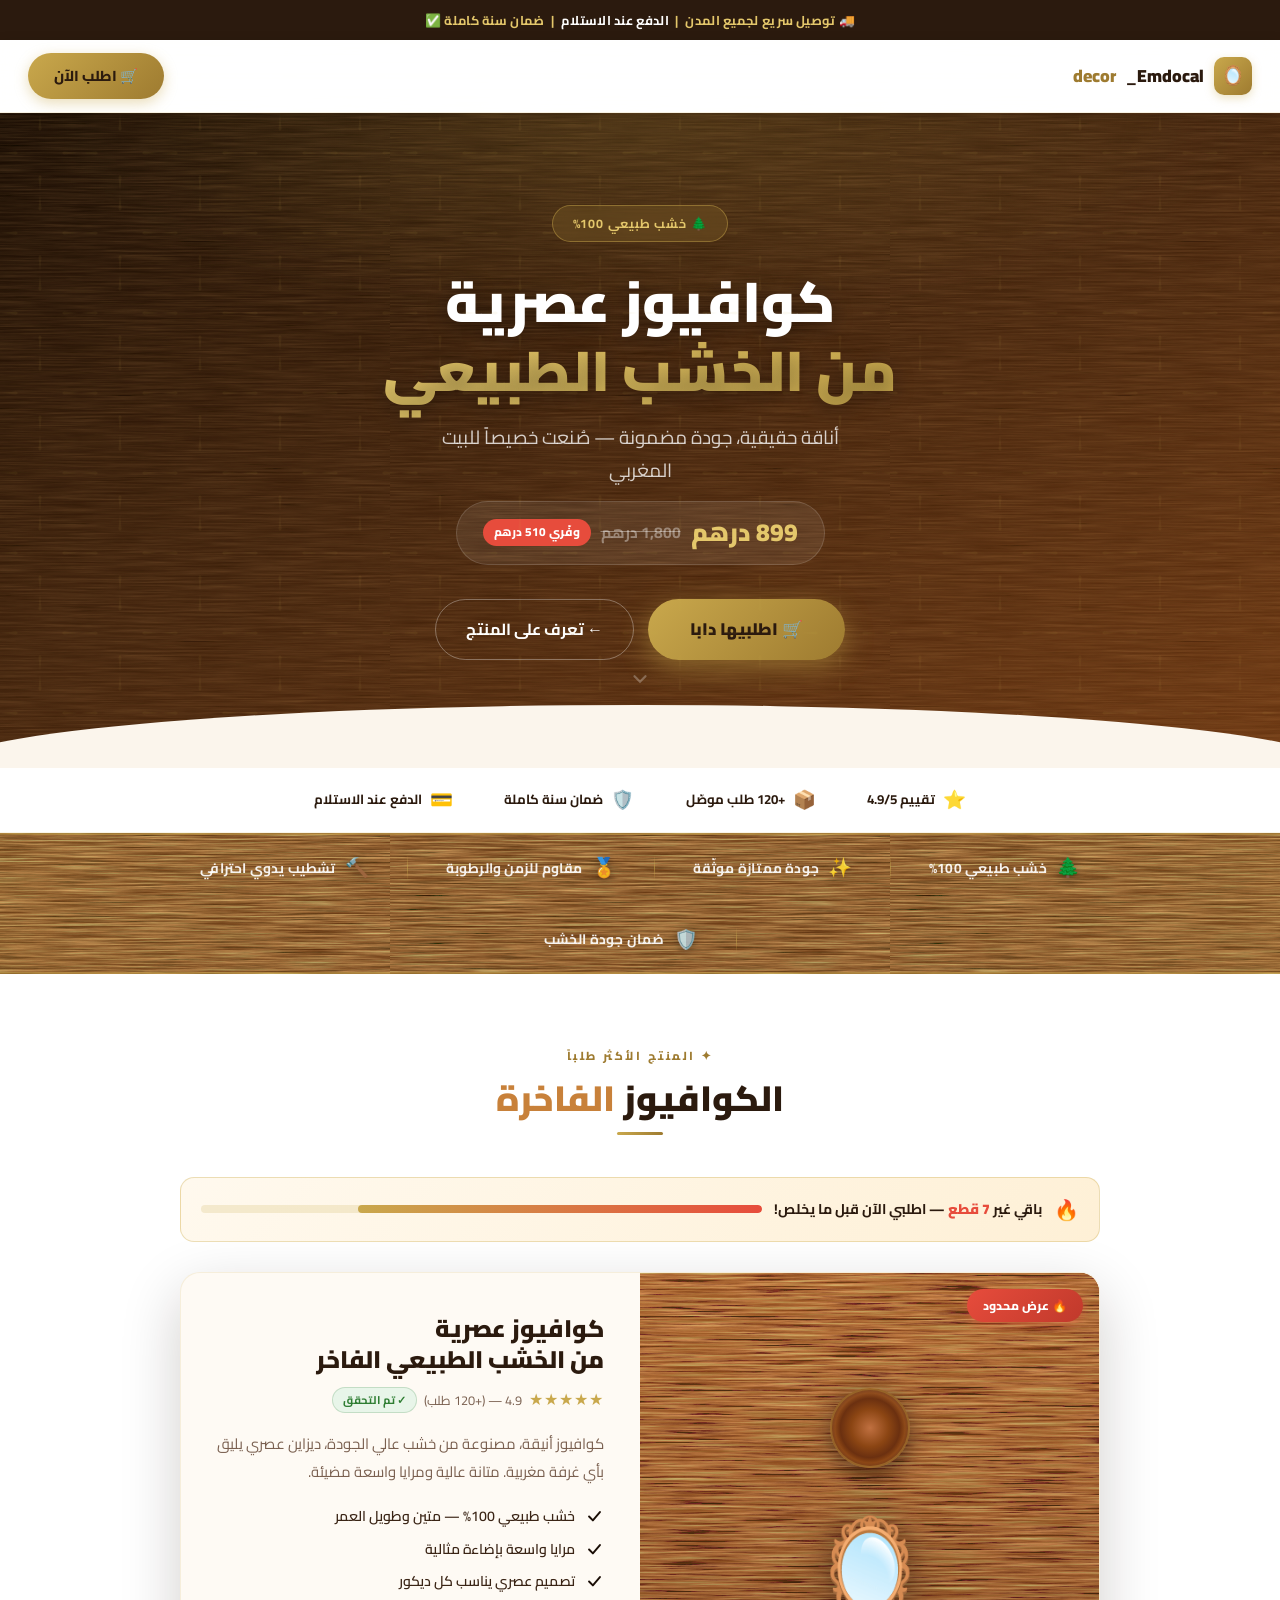
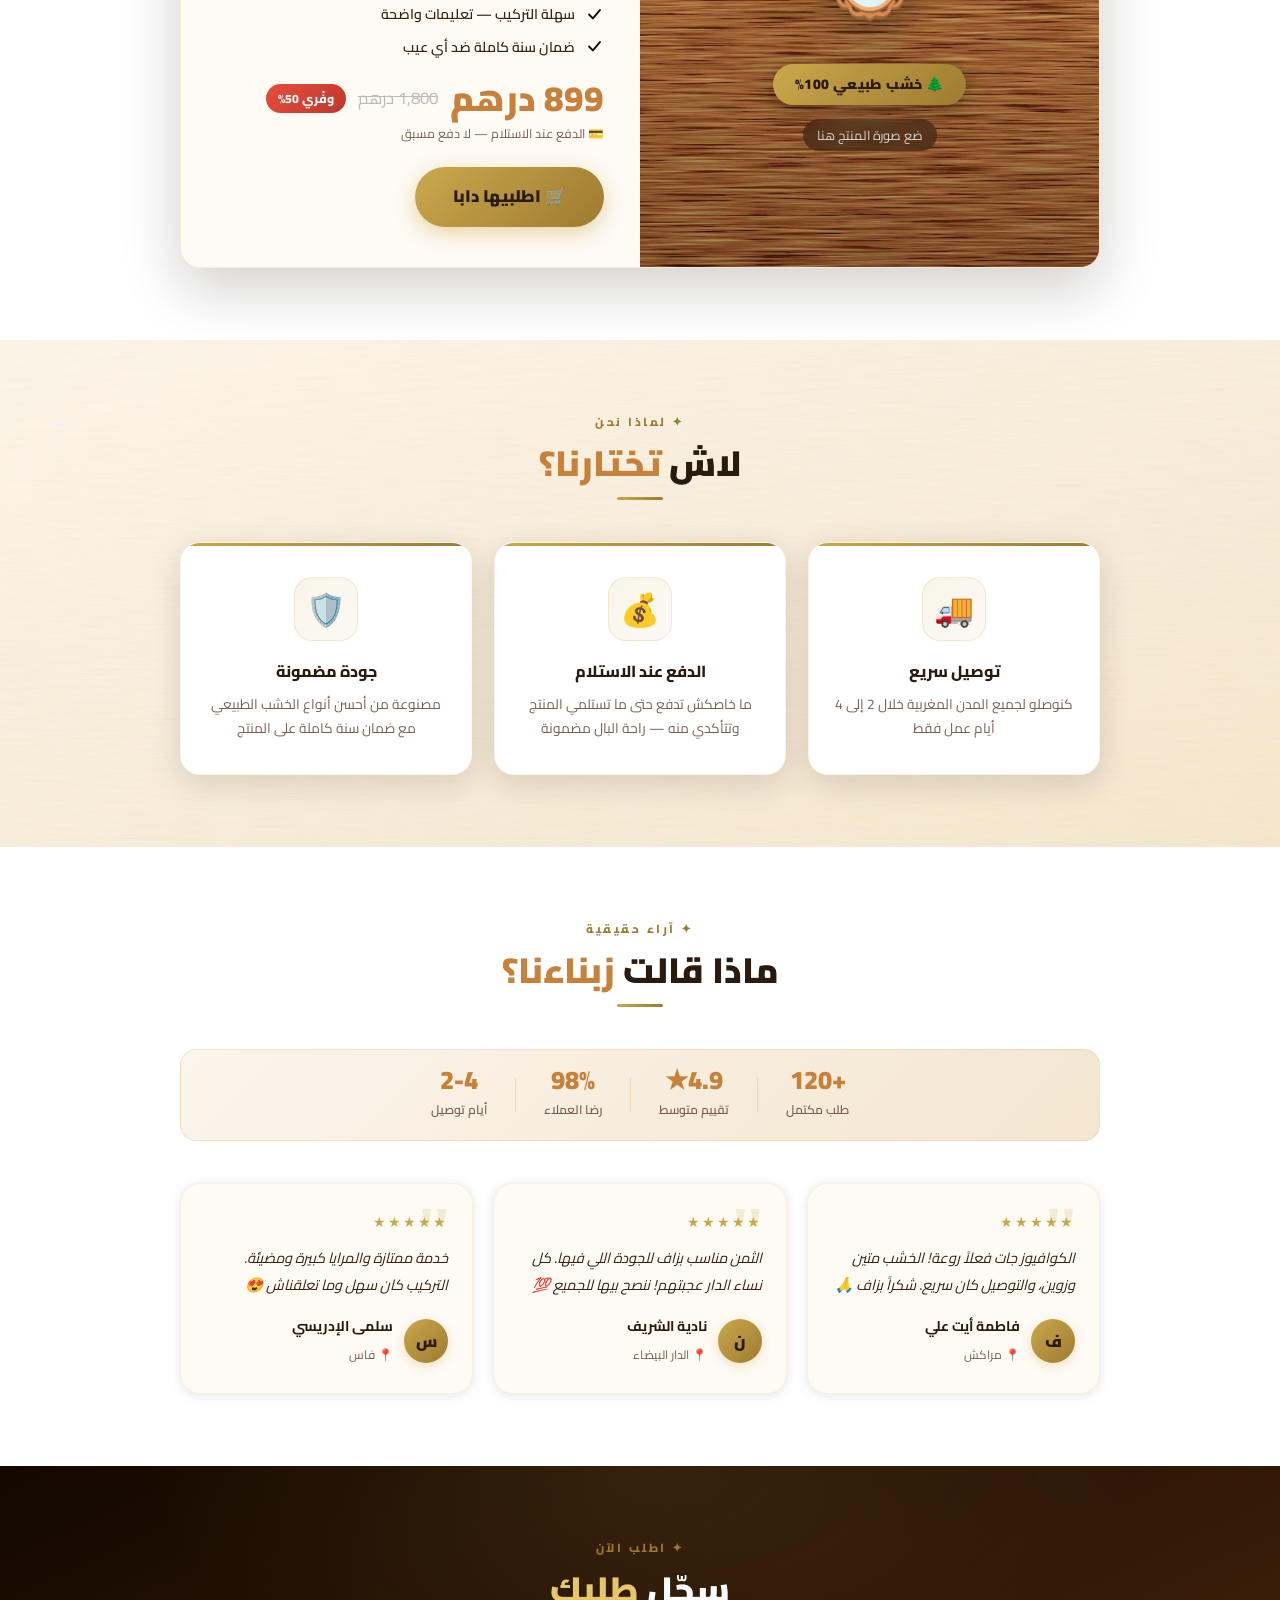
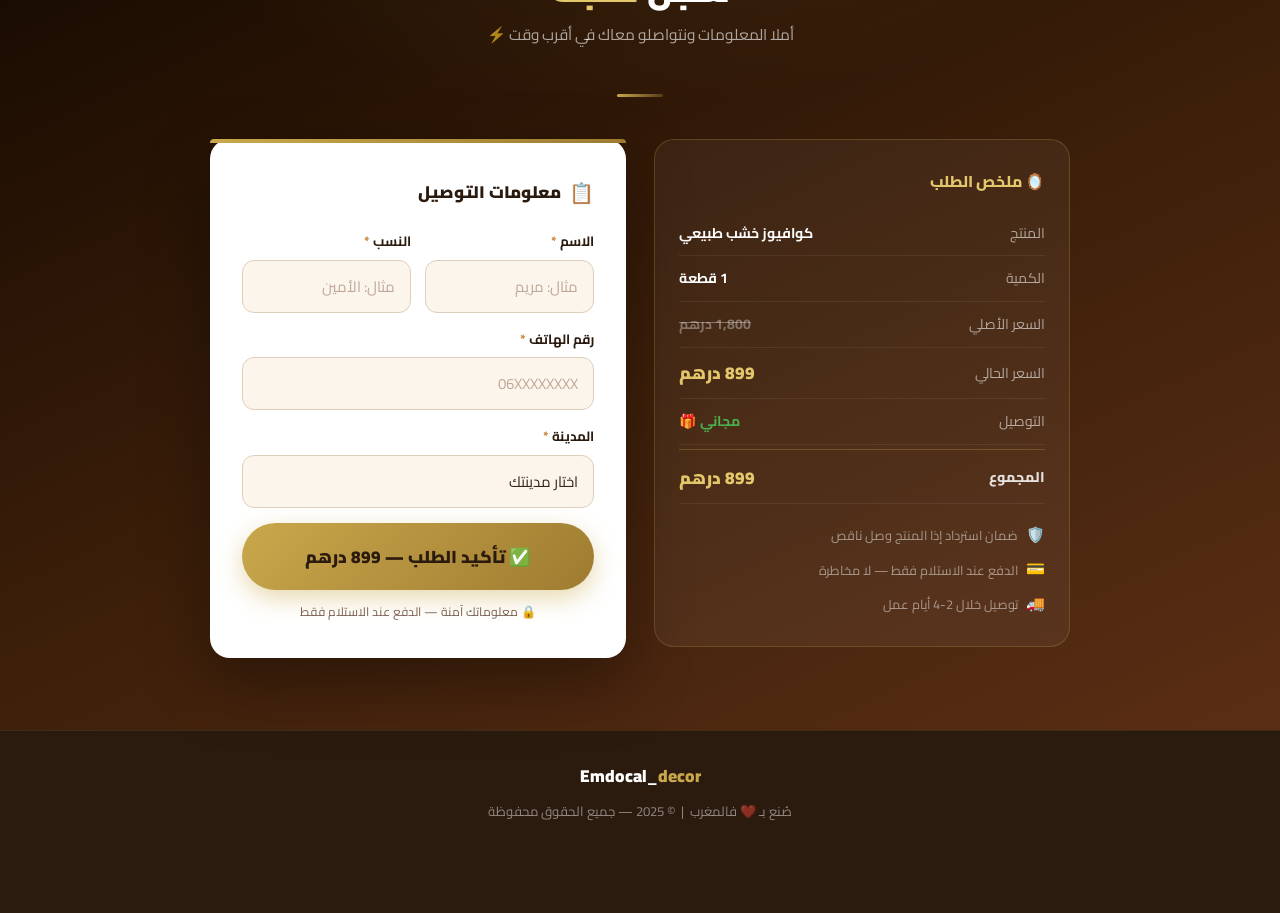
==== index.html @ 19c9141f "Replace coiffeuse.html with index.html Co-authored-by: Copilot <223556219+Copilot@users.noreply.gith" ====
<!DOCTYPE html>
<html lang="ar" dir="rtl">

<head>
  <meta charset="UTF-8" />
  <meta name="viewport" content="width=device-width, initial-scale=1.0" />
  <title>كوافيوز فاخرة — Emdocal_decor</title>
  <link href="https://fonts.googleapis.com/css2?family=Cairo:wght@400;500;600;700;900&display=swap" rel="stylesheet" />
  <style>
    /* ===== RESET & BASE ===== */
    *,
    *::before,
    *::after {
      box-sizing: border-box;
      margin: 0;
      padding: 0;
    }

    :root {
      --gold: #C9A84C;
      --gold-l: #E4C76B;
      --gold-d: #9E7B30;
      --brown-l: #C8813A;
      --dark: #18090300;
      --dark2: #2B1A0E;
      --text: #3A2415;
      --muted: #7A6050;
      --white: #ffffff;
      --cream: #FBF5EC;
      --card-bg: #FEFAF4;
      --sh-sm: 0 2px 12px rgba(26, 14, 6, .10);
      --sh-md: 0 8px 32px rgba(26, 14, 6, .14);
      --sh-lg: 0 20px 60px rgba(26, 14, 6, .20);
      --radius: 20px;
      --tr: .25s cubic-bezier(.4, 0, .2, 1);
    }

    html {
      scroll-behavior: smooth;
    }

    body {
      font-family: 'Cairo', sans-serif;
      background:
        url("data:image/svg+xml,%3Csvg xmlns='http://www.w3.org/2000/svg' width='400' height='300'%3E%3Cfilter id='lwg'%3E%3CfeTurbulence type='fractalNoise' baseFrequency='0.022 0.38' numOctaves='5' seed='3' result='n'/%3E%3CfeColorMatrix type='matrix' values='1.2 0 0 0 0.5 0.8 0 0 0 0.3 0.3 0 0 0 0.1 0 0 0 0.07 0' in='n'/%3E%3C/filter%3E%3Crect width='400' height='300' filter='url(%23lwg)'/%3E%3C/svg%3E") repeat,
        var(--cream);
      color: var(--text);
      direction: rtl;
      overflow-x: hidden;
      line-height: 1.75;
    }

    /* ===== TOPBAR ===== */
    .topbar {
      background: var(--dark2);
      color: var(--gold-l);
      text-align: center;
      font-size: .8rem;
      font-weight: 700;
      padding: 9px 16px;
      letter-spacing: .3px;
    }

    .topbar b {
      color: #fff;
    }


    /* ===== NAV ===== */
    nav {
      background: rgba(255, 255, 255, .96);
      backdrop-filter: blur(14px);
      -webkit-backdrop-filter: blur(14px);
      padding: 13px 28px;
      display: flex;
      align-items: center;
      justify-content: space-between;
      box-shadow: var(--sh-sm);
      position: sticky;
      top: 0;
      z-index: 200;
      border-bottom: 1px solid rgba(201, 168, 76, .15);
    }

    .nav-logo {
      font-size: 1.1rem;
      font-weight: 900;
      color: var(--dark2);
      display: flex;
      align-items: center;
      gap: 10px;
    }

    .logo-box {
      width: 38px;
      height: 38px;
      background: linear-gradient(135deg, var(--gold), var(--gold-d));
      border-radius: 10px;
      display: flex;
      align-items: center;
      justify-content: center;
      font-size: 1.2rem;
      box-shadow: 0 3px 10px rgba(201, 168, 76, .35);
    }

    .logo-em {
      color: var(--gold-d);
    }

    .nav-cta {
      background: linear-gradient(135deg, var(--gold), var(--gold-d));
      color: var(--dark2);
      border: none;
      padding: 10px 26px;
      border-radius: 50px;
      font-family: 'Cairo', sans-serif;
      font-size: .9rem;
      font-weight: 800;
      cursor: pointer;
      text-decoration: none;
      box-shadow: 0 4px 14px rgba(201, 168, 76, .4);
      transition: transform var(--tr), box-shadow var(--tr);
    }

    .nav-cta:hover {
      transform: translateY(-2px);
      box-shadow: 0 8px 22px rgba(201, 168, 76, .55);
    }

    /* ===== HERO ===== */
    .hero {
      background:
        radial-gradient(ellipse 80% 55% at 50% 0%, rgba(201, 168, 76, .18) 0%, transparent 60%),
        url("data:image/svg+xml,%3Csvg xmlns='http://www.w3.org/2000/svg' width='500' height='400'%3E%3Cfilter id='hwg'%3E%3CfeTurbulence type='fractalNoise' baseFrequency='0.014 0.52' numOctaves='6' seed='15' result='n'/%3E%3CfeColorMatrix type='matrix' values='1.5 0 0 0 -0.2 0.8 0 0 0 -0.1 0.3 0 0 0 -0.05 0 0 0 0.2 0' in='n'/%3E%3C/filter%3E%3Crect width='500' height='400' filter='url(%23hwg)'/%3E%3C/svg%3E") center/500px repeat,
        linear-gradient(155deg, #130800 0%, #3D1F0A 45%, #6B3510 100%);
      color: var(--white);
      text-align: center;
      padding: 92px 24px 108px;
      position: relative;
      overflow: hidden;
    }

    .hero::before {
      content: '';
      position: absolute;
      inset: 0;
      background: url("data:image/svg+xml,%3Csvg width='80' height='80' viewBox='0 0 80 80' xmlns='http://www.w3.org/2000/svg'%3E%3Cpath d='M40 2l1.5 14L40 18l-1.5-2L40 2zM40 78l1.5-14L40 62l-1.5 2L40 78zM2 40l14 1.5L18 40l-2-1.5L2 40zM78 40l-14 1.5L62 40l2-1.5L78 40z' fill='%23C9A84C' fill-opacity='.07'/%3E%3C/svg%3E");
      pointer-events: none;
    }

    .hero::after {
      content: '';
      position: absolute;
      bottom: -1px;
      left: 0;
      right: 0;
      height: 64px;
      background: var(--cream);
      clip-path: ellipse(55% 100% at 50% 100%);
    }

    .hero-badge {
      display: inline-flex;
      align-items: center;
      gap: 6px;
      background: rgba(201, 168, 76, .14);
      backdrop-filter: blur(10px);
      border: 1px solid rgba(201, 168, 76, .45);
      padding: 7px 20px;
      border-radius: 50px;
      font-size: .78rem;
      font-weight: 700;
      margin-bottom: 26px;
      color: var(--gold-l);
      letter-spacing: .8px;
      text-transform: uppercase;
    }

    .hero h1 {
      font-size: clamp(2rem, 6vw, 3.5rem);
      font-weight: 900;
      line-height: 1.22;
      margin-bottom: 16px;
      text-shadow: 0 4px 20px rgba(0, 0, 0, .35);
    }

    .hero h1 .gw {
      background: linear-gradient(135deg, var(--gold-l), var(--gold));
      -webkit-background-clip: text;
      -webkit-text-fill-color: transparent;
      background-clip: text;
    }

    .hero-sub {
      font-size: clamp(.95rem, 2.5vw, 1.18rem);
      color: rgba(255, 255, 255, .78);
      margin-bottom: 14px;
      max-width: 460px;
      margin-left: auto;
      margin-right: auto;
    }

    .hero-price {
      display: inline-flex;
      align-items: center;
      gap: 10px;
      background: rgba(255, 255, 255, .08);
      border: 1px solid rgba(255, 255, 255, .14);
      border-radius: 50px;
      padding: 9px 26px;
      margin-bottom: 34px;
      font-weight: 700;
    }

    .hp-cur {
      font-size: 1.55rem;
      color: var(--gold-l);
      font-weight: 900;
    }

    .hp-old {
      font-size: .98rem;
      color: rgba(255, 255, 255, .38);
      text-decoration: line-through;
    }

    .hp-save {
      background: #e74c3c;
      color: #fff;
      font-size: .74rem;
      font-weight: 800;
      padding: 3px 11px;
      border-radius: 50px;
    }

    .hero-btns {
      display: flex;
      gap: 14px;
      justify-content: center;
      flex-wrap: wrap;
    }

    .btn-hero-main {
      display: inline-flex;
      align-items: center;
      gap: 8px;
      background: linear-gradient(135deg, var(--gold), var(--gold-d));
      color: var(--dark2);
      font-family: 'Cairo', sans-serif;
      font-size: 1.05rem;
      font-weight: 900;
      padding: 16px 42px;
      border-radius: 50px;
      text-decoration: none;
      box-shadow: 0 8px 28px rgba(201, 168, 76, .48);
      transition: transform var(--tr), box-shadow var(--tr);
    }

    .btn-hero-main:hover {
      transform: translateY(-3px);
      box-shadow: 0 14px 38px rgba(201, 168, 76, .58);
    }

    .btn-hero-ghost {
      display: inline-flex;
      align-items: center;
      gap: 8px;
      background: transparent;
      color: #fff;
      font-family: 'Cairo', sans-serif;
      font-size: 1rem;
      font-weight: 700;
      padding: 15px 30px;
      border-radius: 50px;
      text-decoration: none;
      border: 1.5px solid rgba(255, 255, 255, .32);
      transition: background var(--tr);
    }

    .btn-hero-ghost:hover {
      background: rgba(255, 255, 255, .1);
    }

    .hero-scroll {
      position: absolute;
      bottom: 70px;
      left: 50%;
      transform: translateX(-50%);
      animation: bD 2s infinite;
      opacity: .5;
    }

    @keyframes bD {

      0%,
      100% {
        transform: translateX(-50%) translateY(0);
      }

      50% {
        transform: translateX(-50%) translateY(9px);
      }
    }

    /* ===== TRUST STRIP ===== */
    .trust-strip {
      background: #fff;
      border-bottom: 1px solid rgba(201, 168, 76, .12);
      padding: 16px 24px;
    }

    .trust-inner {
      max-width: 860px;
      margin: 0 auto;
      display: flex;
      justify-content: center;
      gap: clamp(18px, 4vw, 56px);
      flex-wrap: wrap;
    }

    .ti {
      display: flex;
      align-items: center;
      gap: 8px;
      font-size: .83rem;
      font-weight: 700;
      color: var(--dark2);
      white-space: nowrap;
    }

    .ti-ic {
      font-size: 1.15rem;
    }

    /* ===== SECTION WRAPPER ===== */
    section {
      padding: 72px 20px;
    }

    .container {
      max-width: 920px;
      margin: 0 auto;
    }

    .sec-label {
      text-align: center;
      font-size: .73rem;
      font-weight: 800;
      color: var(--gold-d);
      letter-spacing: 2.5px;
      text-transform: uppercase;
      margin-bottom: 9px;
    }

    .section-title {
      text-align: center;
      font-size: clamp(1.5rem, 4.5vw, 2.2rem);
      font-weight: 900;
      color: var(--dark2);
      margin-bottom: 9px;
      line-height: 1.28;
    }

    .section-title span {
      color: var(--brown-l);
    }

    .section-sub {
      text-align: center;
      color: var(--muted);
      font-size: .96rem;
      margin-bottom: 46px;
    }

    .divider {
      width: 46px;
      height: 3px;
      background: linear-gradient(90deg, var(--gold), var(--gold-d));
      border-radius: 99px;
      margin: 11px auto 42px;
    }

    /* ===== SCARCITY BAR ===== */
    .scarcity {
      background: linear-gradient(135deg, #fff9ee, #fef0d6);
      border: 1.5px solid rgba(201, 168, 76, .35);
      border-radius: 14px;
      padding: 14px 20px;
      display: flex;
      align-items: center;
      gap: 12px;
      margin-bottom: 30px;
      font-size: .88rem;
      font-weight: 700;
      color: var(--dark2);
    }

    .scarcity .fire {
      font-size: 1.25rem;
    }

    .sc-cnt {
      color: #e74c3c;
      font-weight: 900;
    }

    .sc-bar {
      flex: 1;
      height: 8px;
      background: rgba(201, 168, 76, .2);
      border-radius: 99px;
      overflow: hidden;
    }

    .sc-fill {
      height: 100%;
      width: 0;
      background: linear-gradient(90deg, var(--gold), #e74c3c);
      border-radius: 99px;
      transition: width 1.4s ease-out;
    }

    /* ===== PRODUCT SECTION ===== */
    .product-section {
      background: var(--white);
    }

    .product-card {
      display: grid;
      grid-template-columns: 1fr 1fr;
      align-items: stretch;
      background: var(--card-bg);
      border-radius: var(--radius);
      box-shadow: var(--sh-lg);
      overflow: hidden;
      border: 1px solid rgba(201, 168, 76, .15);
    }

    @media (max-width: 660px) {
      .product-card {
        grid-template-columns: 1fr;
      }
    }

    .product-img-wrap {
      position: relative;
      background:
        url("data:image/svg+xml,%3Csvg xmlns='http://www.w3.org/2000/svg' width='500' height='500'%3E%3Cfilter id='rwg'%3E%3CfeTurbulence type='fractalNoise' baseFrequency='0.014 0.52' numOctaves='8' seed='8' result='n'/%3E%3CfeColorMatrix type='matrix' values='3.8 0 0 0 -1.0 2.0 0 0 0 -0.6 0.7 0 0 0 -0.18 0 0 0 1 0' in='n'/%3E%3C/filter%3E%3Crect width='500' height='500' fill='%23833B10'/%3E%3Crect width='500' height='500' filter='url(%23rwg)' opacity='0.82'/%3E%3Crect width='500' height='500' fill='url(%23wg2)'/%3E%3Cdefs%3E%3ClinearGradient id='wg2' x1='0' y1='0' x2='0' y2='1'%3E%3Cstop offset='0%25' stop-color='rgba(201%2C168%2C76%2C0.12)'/%3E%3Cstop offset='100%25' stop-color='rgba(0%2C0%2C0%2C0.25)'/%3E%3C/linearGradient%3E%3C/defs%3E%3C/svg%3E") center/cover,
        linear-gradient(145deg, #833B10, #A84C20, #C06030);
      min-height: 380px;
      display: flex;
      align-items: center;
      justify-content: center;
      overflow: hidden;
    }

    .product-img-wrap img {
      width: 100%;
      height: 100%;
      object-fit: cover;
      display: block;
    }

    .product-img-placeholder {
      display: flex;
      flex-direction: column;
      align-items: center;
      justify-content: center;
      gap: 14px;
      padding: 48px 28px;
      min-height: 380px;
      text-align: center;
    }

    .product-img-placeholder .icon {
      font-size: 6rem;
      filter: drop-shadow(0 6px 20px rgba(0, 0, 0, .5));
    }

    .product-img-placeholder p {
      font-size: .8rem;
      color: rgba(255, 255, 255, .8);
      background: rgba(0, 0, 0, .38);
      padding: 5px 14px;
      border-radius: 50px;
      backdrop-filter: blur(4px);
    }

    .wood-grain-badge {
      display: inline-flex;
      align-items: center;
      gap: 8px;
      background: linear-gradient(135deg, var(--gold), var(--gold-d));
      color: var(--dark2);
      padding: 8px 22px;
      border-radius: 50px;
      font-size: .88rem;
      font-weight: 900;
      box-shadow: 0 4px 18px rgba(0, 0, 0, .35);
      letter-spacing: .4px;
    }

    .wood-rings-deco {
      width: 80px;
      height: 80px;
      border-radius: 50%;
      position: relative;
      background: radial-gradient(circle, #C07040 0%, #8B4513 35%, #6B3010 55%, #8B4513 65%, #6B3010 75%, #8B4513 85%, #5A2808 100%);
      box-shadow: 0 6px 24px rgba(0, 0, 0, .5), inset 0 2px 8px rgba(255, 255, 255, .1);
      border: 2px solid rgba(201, 168, 76, .4);
    }

    .product-badge {
      position: absolute;
      top: 16px;
      right: 16px;
      background: linear-gradient(135deg, #e74c3c, #c0392b);
      color: #fff;
      padding: 6px 16px;
      border-radius: 50px;
      font-size: .76rem;
      font-weight: 800;
      box-shadow: 0 3px 10px rgba(231, 76, 60, .4);
      animation: pb 2.2s infinite;
    }

    @keyframes pb {

      0%,
      100% {
        transform: scale(1)
      }

      50% {
        transform: scale(1.06)
      }
    }

    .product-info {
      padding: 40px 36px 40px 26px;
      display: flex;
      flex-direction: column;
    }

    @media (max-width: 660px) {
      .product-info {
        padding: 28px 22px;
      }
    }

    .product-info h3 {
      font-size: 1.5rem;
      font-weight: 900;
      color: var(--dark2);
      margin-bottom: 10px;
      line-height: 1.32;
    }

    .star-row {
      display: flex;
      align-items: center;
      gap: 7px;
      margin-bottom: 16px;
      flex-wrap: wrap;
    }

    .stars {
      color: var(--gold);
      font-size: .98rem;
      letter-spacing: 1px;
    }

    .reviews {
      font-size: .8rem;
      color: var(--muted);
    }

    .verified {
      font-size: .7rem;
      font-weight: 700;
      background: #e8f5e9;
      color: #2e7d32;
      padding: 2px 10px;
      border-radius: 50px;
      border: 1px solid rgba(46, 125, 50, .2);
    }

    .product-desc {
      font-size: .93rem;
      color: var(--muted);
      line-height: 1.9;
      margin-bottom: 18px;
    }

    .feat-list {
      list-style: none;
      display: flex;
      flex-direction: column;
      gap: 8px;
      margin-bottom: 22px;
    }

    .feat-list li {
      display: flex;
      align-items: center;
      gap: 9px;
      font-size: .88rem;
      font-weight: 600;
      color: var(--text);
    }

    .feat-list li::before {
      content: '';
      width: 20px;
      height: 20px;
      flex-shrink: 0;
      background: linear-gradient(135deg, var(--gold), var(--gold-d));
      border-radius: 50%;
      background-image: url("data:image/svg+xml,%3Csvg xmlns='http://www.w3.org/2000/svg' width='12' height='10' viewBox='0 0 12 10'%3E%3Cpath d='M1 5l3.5 3.5L11 1' stroke='%231A0E06' stroke-width='1.8' stroke-linecap='round' stroke-linejoin='round' fill='none'/%3E%3C/svg%3E");
      background-repeat: no-repeat;
      background-position: center;
      background-size: 13px;
    }

    .product-price {
      display: flex;
      align-items: center;
      gap: 12px;
      margin-bottom: 7px;
      flex-wrap: wrap;
    }

    .price-current {
      font-size: 2.2rem;
      font-weight: 900;
      color: var(--brown-l);
      line-height: 1;
    }

    .price-old {
      font-size: 1.05rem;
      color: #bbb;
      text-decoration: line-through;
    }

    .price-save {
      background: linear-gradient(135deg, #e74c3c, #c0392b);
      color: #fff;
      font-size: .76rem;
      font-weight: 800;
      padding: 4px 12px;
      border-radius: 50px;
    }

    .price-note {
      font-size: .78rem;
      color: var(--muted);
      margin-bottom: 22px;
    }

    .btn-order {
      display: inline-flex;
      align-items: center;
      justify-content: center;
      gap: 9px;
      background: linear-gradient(135deg, var(--gold), var(--gold-d));
      color: var(--dark2);
      font-family: 'Cairo', sans-serif;
      font-size: 1.05rem;
      font-weight: 900;
      padding: 15px 38px;
      border-radius: 50px;
      text-decoration: none;
      border: none;
      cursor: pointer;
      box-shadow: 0 6px 20px rgba(201, 168, 76, .45);
      transition: transform var(--tr), box-shadow var(--tr);
      align-self: flex-start;
    }

    .btn-order:hover {
      transform: translateY(-2px);
      box-shadow: 0 10px 28px rgba(201, 168, 76, .56);
    }

    /* ===== BENEFITS ===== */
    .benefits-section {
      background:
        url("data:image/svg+xml,%3Csvg xmlns='http://www.w3.org/2000/svg' width='400' height='300'%3E%3Cfilter id='mwg'%3E%3CfeTurbulence type='fractalNoise' baseFrequency='0.024 0.42' numOctaves='5' seed='6' result='n'/%3E%3CfeColorMatrix type='matrix' values='1.3 0 0 0 0.44 0.85 0 0 0 0.26 0.3 0 0 0 0.08 0 0 0 0.1 0' in='n'/%3E%3C/filter%3E%3Crect width='400' height='300' filter='url(%23mwg)'/%3E%3C/svg%3E") repeat,
        linear-gradient(160deg, #FBF5EC, #F4E6D0);
    }

    .benefits-grid {
      display: grid;
      grid-template-columns: repeat(3, 1fr);
      gap: 22px;
    }

    @media (max-width: 660px) {
      .benefits-grid {
        grid-template-columns: 1fr;
      }
    }

    .benefit-card {
      background: #fff;
      border-radius: var(--radius);
      padding: 34px 24px;
      text-align: center;
      box-shadow: var(--sh-md);
      transition: transform var(--tr), box-shadow var(--tr);
      border: 1px solid rgba(201, 168, 76, .1);
      position: relative;
      overflow: hidden;
    }

    .benefit-card::before {
      content: '';
      position: absolute;
      top: 0;
      left: 0;
      right: 0;
      height: 3px;
      background: linear-gradient(90deg, var(--gold), var(--gold-d));
    }

    .benefit-card:hover {
      transform: translateY(-6px);
      box-shadow: var(--sh-lg);
    }

    .benefit-icon-wrap {
      width: 64px;
      height: 64px;
      background: linear-gradient(135deg, rgba(201, 168, 76, .12), rgba(201, 168, 76, .06));
      border-radius: 18px;
      display: flex;
      align-items: center;
      justify-content: center;
      margin: 0 auto 16px;
      font-size: 2rem;
      border: 1px solid rgba(201, 168, 76, .2);
    }

    .benefit-card h4 {
      font-size: 1rem;
      font-weight: 800;
      color: var(--dark2);
      margin-bottom: 8px;
    }

    .benefit-card p {
      font-size: .86rem;
      color: var(--muted);
      line-height: 1.7;
    }

    /* ===== TESTIMONIALS ===== */
    .testimonials-section {
      background: var(--white);
    }

    .sp-bar {
      display: flex;
      align-items: center;
      justify-content: center;
      gap: 28px;
      flex-wrap: wrap;
      background: linear-gradient(135deg, #FBF5EC, #F4E6D0);
      border-radius: 16px;
      padding: 18px 28px;
      margin-bottom: 42px;
      border: 1px solid rgba(201, 168, 76, .2);
    }

    .sp-s {
      text-align: center;
    }

    .sp-n {
      display: block;
      font-size: 1.6rem;
      font-weight: 900;
      color: var(--brown-l);
      line-height: 1;
    }

    .sp-l {
      font-size: .77rem;
      color: var(--muted);
      font-weight: 600;
    }

    .sp-sep {
      width: 1px;
      height: 34px;
      background: rgba(201, 168, 76, .3);
    }

    .testimonials-grid {
      display: grid;
      grid-template-columns: repeat(auto-fit, minmax(250px, 1fr));
      gap: 20px;
    }

    .testimonial-card {
      background: var(--card-bg);
      border-radius: var(--radius);
      padding: 26px 24px;
      box-shadow: var(--sh-sm);
      border: 1px solid rgba(201, 168, 76, .12);
      position: relative;
    }

    .testimonial-card::before {
      content: '"';
      position: absolute;
      top: 12px;
      right: 18px;
      font-size: 4.5rem;
      line-height: 1;
      color: rgba(201, 168, 76, .18);
      font-family: Georgia, serif;
      font-weight: 900;
    }

    .t-stars {
      color: var(--gold);
      font-size: .88rem;
      letter-spacing: 2px;
      margin-bottom: 9px;
    }

    .testimonial-text {
      font-size: .91rem;
      color: var(--text);
      margin-bottom: 16px;
      line-height: 1.88;
      font-style: italic;
    }

    .testimonial-author {
      display: flex;
      align-items: center;
      gap: 11px;
    }

    .author-avatar {
      width: 44px;
      height: 44px;
      border-radius: 50%;
      background: linear-gradient(135deg, var(--gold), var(--gold-d));
      display: flex;
      align-items: center;
      justify-content: center;
      color: var(--dark2);
      font-weight: 900;
      font-size: 1rem;
      flex-shrink: 0;
      box-shadow: 0 3px 10px rgba(201, 168, 76, .3);
    }

    .author-info strong {
      display: block;
      font-size: .88rem;
      color: var(--dark2);
    }

    .author-info span {
      font-size: .75rem;
      color: var(--muted);
    }

    /* ===== ORDER FORM ===== */
    .form-section {
      background:
        radial-gradient(ellipse 70% 50% at 50% 0%, rgba(201, 168, 76, .11) 0%, transparent 55%),
        linear-gradient(155deg, #130800 0%, #3D1F0A 55%, #5A2E14 100%);
      position: relative;
    }

    .form-section .section-title {
      color: var(--white);
    }

    .form-section .section-sub {
      color: rgba(255, 255, 255, .62);
    }

    .form-section .divider {
      background: linear-gradient(90deg, var(--gold), rgba(201, 168, 76, .25));
    }

    .form-wrap {
      display: grid;
      grid-template-columns: 1fr 1fr;
      gap: 28px;
      align-items: start;
      max-width: 860px;
      margin: 0 auto;
    }

    @media (max-width: 700px) {
      .form-wrap {
        grid-template-columns: 1fr;
      }
    }

    .form-summary {
      background: rgba(255, 255, 255, .05);
      border: 1px solid rgba(201, 168, 76, .24);
      border-radius: var(--radius);
      padding: 28px 24px;
      color: #fff;
    }

    .form-summary h4 {
      font-size: .98rem;
      font-weight: 800;
      color: var(--gold-l);
      margin-bottom: 15px;
      display: flex;
      align-items: center;
      gap: 8px;
    }

    .sum-item {
      display: flex;
      justify-content: space-between;
      align-items: center;
      padding: 10px 0;
      border-bottom: 1px solid rgba(255, 255, 255, .07);
      font-size: .88rem;
    }

    .sum-item:last-child {
      border-bottom: none;
    }

    .sum-lbl {
      color: rgba(255, 255, 255, .58);
    }

    .sum-val {
      font-weight: 700;
      color: #fff;
    }

    .sum-val.gold {
      color: var(--gold-l);
      font-size: 1.08rem;
      font-weight: 900;
    }

    .sum-trust {
      margin-top: 18px;
      display: flex;
      flex-direction: column;
      gap: 8px;
    }

    .sum-trust-item {
      display: flex;
      align-items: center;
      gap: 8px;
      font-size: .8rem;
      color: rgba(255, 255, 255, .5);
    }

    .sum-trust-item .tic {
      font-size: .95rem;
      color: var(--gold);
    }

    .form-card {
      background: #fff;
      border-radius: var(--radius);
      padding: 36px 32px;
      box-shadow: 0 24px 64px rgba(0, 0, 0, .35);
      position: relative;
    }

    .form-card::before {
      content: '';
      position: absolute;
      top: 0;
      left: 0;
      right: 0;
      height: 4px;
      background: linear-gradient(90deg, var(--gold), var(--gold-d));
      border-radius: var(--radius) var(--radius) 0 0;
    }

    @media (max-width: 480px) {
      .form-card {
        padding: 26px 16px;
      }
    }

    .form-card-ttl {
      font-size: 1.05rem;
      font-weight: 900;
      color: var(--dark2);
      margin-bottom: 20px;
      display: flex;
      align-items: center;
      gap: 8px;
    }

    .form-card-ttl span {
      color: var(--gold-d);
      font-size: 1.25rem;
    }

    .form-row {
      display: grid;
      grid-template-columns: 1fr 1fr;
      gap: 14px;
    }

    @media (max-width: 480px) {
      .form-row {
        grid-template-columns: 1fr;
      }
    }

    .form-group {
      display: flex;
      flex-direction: column;
      gap: 6px;
      margin-bottom: 15px;
    }

    .form-group label {
      font-size: .84rem;
      font-weight: 700;
      color: var(--dark2);
    }

    .req {
      color: var(--brown-l);
    }

    .form-control {
      font-family: 'Cairo', sans-serif;
      font-size: .93rem;
      color: var(--text);
      background: var(--cream);
      border: 1.5px solid #E0CEBC;
      border-radius: 12px;
      padding: 12px 15px;
      outline: none;
      direction: rtl;
      width: 100%;
      transition: border-color var(--tr), box-shadow var(--tr), background var(--tr);
    }

    .form-control:focus {
      border-color: var(--gold);
      box-shadow: 0 0 0 3px rgba(201, 168, 76, .18);
      background: #fff;
    }

    .form-control::placeholder {
      color: #C0A898;
    }

    select.form-control {
      appearance: none;
      cursor: pointer;
    }

    .btn-submit {
      width: 100%;
      background: linear-gradient(135deg, var(--gold), var(--gold-d));
      color: var(--dark2);
      font-family: 'Cairo', sans-serif;
      font-size: 1.08rem;
      font-weight: 900;
      padding: 17px;
      border-radius: 50px;
      border: none;
      cursor: pointer;
      box-shadow: 0 8px 24px rgba(201, 168, 76, .45);
      transition: transform var(--tr), box-shadow var(--tr);
      display: flex;
      align-items: center;
      justify-content: center;
      gap: 9px;
      margin-top: 7px;
    }

    .btn-submit:hover {
      transform: translateY(-2px);
      box-shadow: 0 12px 32px rgba(201, 168, 76, .56);
    }

    .form-note {
      text-align: center;
      font-size: .76rem;
      color: var(--muted);
      margin-top: 11px;
      display: flex;
      align-items: center;
      justify-content: center;
      gap: 5px;
    }

    .form-success {
      display: none;
      text-align: center;
      padding: 18px 0 8px;
    }

    .form-success .success-icon {
      font-size: 3.8rem;
      margin-bottom: 12px;
    }

    .form-success h3 {
      font-size: 1.28rem;
      font-weight: 900;
      color: var(--dark2);
      margin-bottom: 8px;
    }

    .form-success p {
      font-size: .9rem;
      color: var(--muted);
    }

    /* ===== STICKY CTA ===== */
    .sticky-cta {
      display: none;
      position: fixed;
      bottom: 0;
      left: 0;
      right: 0;
      background: linear-gradient(135deg, var(--gold), var(--gold-d));
      padding: 13px 24px;
      z-index: 190;
      box-shadow: 0 -4px 20px rgba(0, 0, 0, .2);
    }

    .sticky-cta a {
      display: flex;
      align-items: center;
      justify-content: center;
      gap: 8px;
      color: var(--dark2);
      text-decoration: none;
      font-weight: 900;
      font-size: 1rem;
    }

    @media (max-width: 600px) {
      .sticky-cta {
        display: block;
      }
    }

    /* ===== FOOTER ===== */
    footer {
      background: var(--dark2);
      color: rgba(255, 255, 255, .48);
      text-align: center;
      padding: 30px 20px 90px;
      font-size: .82rem;
      border-top: 1px solid rgba(201, 168, 76, .12);
    }

    .footer-logo {
      font-size: 1.08rem;
      font-weight: 900;
      color: #fff;
      margin-bottom: 9px;
    }

    .footer-logo em {
      color: var(--gold);
      font-style: normal;
    }

    /* ===== WHATSAPP FAB ===== */
    .whatsapp-fab {
      position: fixed;
      bottom: 88px;
      left: 22px;
      background: #25D366;
      color: var(--white);
      width: 56px;
      height: 56px;
      border-radius: 50%;
      display: flex;
      align-items: center;
      justify-content: center;
      text-decoration: none;
      box-shadow: 0 6px 24px rgba(37, 211, 102, .45);
      z-index: 180;
      transition: transform var(--tr), box-shadow var(--tr);
      animation: pulseWA 2.5s infinite;
    }

    .whatsapp-fab:hover {
      transform: scale(1.1);
      box-shadow: 0 10px 32px rgba(37, 211, 102, .6);
      animation: none;
    }

    @keyframes pulseWA {

      0%,
      100% {
        box-shadow: 0 6px 24px rgba(37, 211, 102, .45);
      }

      50% {
        box-shadow: 0 6px 32px rgba(37, 211, 102, .75), 0 0 0 12px rgba(37, 211, 102, .1);
      }
    }

    .whatsapp-label {
      position: fixed;
      bottom: 106px;
      left: 86px;
      background: var(--dark2);
      color: var(--white);
      padding: 7px 13px;
      border-radius: 10px;
      font-size: .79rem;
      font-weight: 600;
      white-space: nowrap;
      opacity: 0;
      pointer-events: none;
      transition: opacity .25s;
    }

    .whatsapp-fab:hover~.whatsapp-label {
      opacity: 1;
    }

    /* ===== SCROLL TOP ===== */
    #scrollTop {
      position: fixed;
      bottom: 158px;
      left: 22px;
      background: rgba(43, 26, 14, .88);
      backdrop-filter: blur(8px);
      color: var(--gold-l);
      width: 40px;
      height: 40px;
      border-radius: 50%;
      border: 1px solid rgba(201, 168, 76, .28);
      font-size: 1.05rem;
      cursor: pointer;
      display: none;
      align-items: center;
      justify-content: center;
      z-index: 180;
      transition: transform var(--tr);
    }

    #scrollTop:hover {
      transform: scale(1.1);
    }

    #scrollTop.visible {
      display: flex;
    }

    /* ===== REVEAL ANIMATION ===== */
    .rv {
      opacity: 0;
      transform: translateY(26px);
      transition: opacity .6s ease, transform .6s ease;
    }

    .rv.in {
      opacity: 1;
      transform: translateY(0);
    }

    .d1 {
      transition-delay: .1s;
    }

    .d2 {
      transition-delay: .2s;
    }

    .d3 {
      transition-delay: .3s;
    }

    @keyframes shakeForm {

      0%,
      100% {
        transform: translateX(0)
      }

      20%,
      60% {
        transform: translateX(-8px)
      }

      40%,
      80% {
        transform: translateX(8px)
      }
    }

    /* ===== WOOD QUALITY BANNER ===== */
    .wood-banner {
      background:
        url("data:image/svg+xml,%3Csvg xmlns='http://www.w3.org/2000/svg' width='500' height='200'%3E%3Cfilter id='dwg'%3E%3CfeTurbulence type='fractalNoise' baseFrequency='0.013 0.58' numOctaves='7' seed='11' result='n'/%3E%3CfeColorMatrix type='matrix' values='2.5 0 0 0 -0.3 1.3 0 0 0 -0.1 0.5 0 0 0 -0.05 0 0 0 1 0' in='n'/%3E%3C/filter%3E%3Crect width='500' height='200' fill='%235A2A08'/%3E%3Crect width='500' height='200' filter='url(%23dwg)' opacity='0.78'/%3E%3C/svg%3E") center/500px repeat,
        linear-gradient(135deg, #4A2206 0%, #7A3A12 40%, #5E2C0A 100%);
      padding: 16px 24px;
      border-top: 2px solid rgba(201, 168, 76, .45);
      border-bottom: 2px solid rgba(201, 168, 76, .45);
      overflow: hidden;
      position: relative;
    }

    .wood-banner::before {
      content: '';
      position: absolute;
      inset: 0;
      background: linear-gradient(90deg, rgba(201, 168, 76, .08) 0%, transparent 30%, transparent 70%, rgba(201, 168, 76, .08) 100%);
      pointer-events: none;
    }

    .wood-banner-inner {
      max-width: 900px;
      margin: 0 auto;
      display: flex;
      justify-content: center;
      align-items: center;
      gap: clamp(12px, 3vw, 38px);
      flex-wrap: wrap;
      position: relative;
    }

    .wb-item {
      display: flex;
      align-items: center;
      gap: 9px;
      color: rgba(255, 255, 255, .92);
      font-size: .86rem;
      font-weight: 700;
      white-space: nowrap;
    }

    .wb-ic {
      font-size: 1.2rem;
      filter: drop-shadow(0 2px 5px rgba(0, 0, 0, .4));
    }

    .wb-text {
      letter-spacing: .2px;
    }

    .wb-sep {
      width: 1px;
      height: 26px;
      background: linear-gradient(180deg, transparent, rgba(201, 168, 76, .55), transparent);
      flex-shrink: 0;
    }

    @media (max-width: 480px) {
      .wb-sep {
        display: none;
      }

      .wood-banner-inner {
        gap: 14px;
      }
    }
  </style>
</head>

<body>

  <!-- TOPBAR -->
  <div class="topbar">🚚 توصيل سريع لجميع المدن &nbsp;|&nbsp; <b>الدفع عند الاستلام</b> &nbsp;|&nbsp; ضمان سنة كاملة ✅
  </div>

  <!-- ===== NAVBAR ===== -->
  <nav>
    <div class="nav-logo">
      <div class="logo-box">🪞</div>
      Emdocal_<span class="logo-em">decor</span>
    </div>
    <a class="nav-cta" href="#order">🛒 اطلب الآن</a>
  </nav>

  <!-- ===== HERO ===== -->
  <section class="hero">
    <div class="hero-badge">🌲 خشب طبيعي 100%</div>
    <h1>كوافيوز عصرية<br><span class="gw">من الخشب الطبيعي</span></h1>
    <p class="hero-sub">أناقة حقيقية، جودة مضمونة — صُنعت خصيصاً للبيت المغربي</p>
    <div class="hero-price">
      <span class="hp-cur">899 درهم</span>
      <span class="hp-old">1,800 درهم</span>
      <span class="hp-save">وفّري 510 درهم</span>
    </div>
    <div class="hero-btns">
      <a class="btn-hero-main" href="#order">🛒 اطلبيها دابا</a>
      <a class="btn-hero-ghost" href="#product">← تعرف على المنتج</a>
    </div>
    <div class="hero-scroll">
      <svg width="22" height="22" viewBox="0 0 24 24" fill="none" stroke="rgba(255,255,255,.55)" stroke-width="2.5"
        stroke-linecap="round">
        <path d="M6 9l6 6 6-6" />
      </svg>
    </div>
  </section>

  <!-- TRUST STRIP -->
  <div class="trust-strip">
    <div class="trust-inner">
      <div class="ti"><span class="ti-ic">⭐</span> تقييم 4.9/5</div>
      <div class="ti"><span class="ti-ic">📦</span> +120 طلب موصّل</div>
      <div class="ti"><span class="ti-ic">🛡️</span> ضمان سنة كاملة</div>
      <div class="ti"><span class="ti-ic">💳</span> الدفع عند الاستلام</div>
    </div>
  </div>

  <!-- ===== WOOD QUALITY BANNER ===== -->
  <div class="wood-banner">
    <div class="wood-banner-inner">
      <div class="wb-item"><span class="wb-ic">🌲</span><span class="wb-text">خشب طبيعي 100%</span></div>
      <div class="wb-sep"></div>
      <div class="wb-item"><span class="wb-ic">✨</span><span class="wb-text">جودة ممتازة موثّقة</span></div>
      <div class="wb-sep"></div>
      <div class="wb-item"><span class="wb-ic">🏅</span><span class="wb-text">مقاوم للزمن والرطوبة</span></div>
      <div class="wb-sep"></div>
      <div class="wb-item"><span class="wb-ic">🔨</span><span class="wb-text">تشطيب يدوي احترافي</span></div>
      <div class="wb-sep"></div>
      <div class="wb-item"><span class="wb-ic">🛡️</span><span class="wb-text">ضمان جودة الخشب</span></div>
    </div>
  </div>

  <!-- ===== PRODUCT ===== -->
  <section class="product-section" id="product">
    <div class="container">
      <p class="sec-label rv">✦ المنتج الأكثر طلباً</p>
      <h2 class="section-title rv">الكوافيوز <span>الفاخرة</span></h2>
      <div class="divider rv"></div>

      <!-- Scarcity bar -->
      <div class="scarcity rv">
        <span class="fire">🔥</span>
        <span>باقي غير <span class="sc-cnt">7 قطع</span> — اطلبي الآن قبل ما يخلص!</span>
        <div class="sc-bar">
          <div class="sc-fill" id="scFill"></div>
        </div>
      </div>

      <div class="product-card">
        <!-- Image -->
        <div class="product-img-wrap">
          <div class="product-img-placeholder">
            <div class="wood-rings-deco"></div>
            <div class="icon">🪞</div>
            <div class="wood-grain-badge">🌲 خشب طبيعي 100%</div>
            <p>ضع صورة المنتج هنا</p>
          </div>
          <div class="product-badge">🔥 عرض محدود</div>
        </div>
        <!-- Info -->
        <div class="product-info">
          <h3>كوافيوز عصرية<br>من الخشب الطبيعي الفاخر</h3>
          <div class="star-row">
            <span class="stars">★★★★★</span>
            <span class="reviews">4.9 — (+120 طلب)</span>
            <span class="verified">✓ تم التحقق</span>
          </div>
          <p class="product-desc">كوافيوز أنيقة، مصنوعة من خشب عالي الجودة، ديزاين عصري يليق بأي غرفة مغربية. متانة
            عالية ومرايا واسعة مضيئة.</p>
          <ul class="feat-list">
            <li>خشب طبيعي 100% — متين وطويل العمر</li>
            <li>مرايا واسعة بإضاءة مثالية</li>
            <li>تصميم عصري يناسب كل ديكور</li>
            <li>سهلة التركيب — تعليمات واضحة</li>
            <li>ضمان سنة كاملة ضد أي عيب</li>
          </ul>
          <div class="product-price">
            <span class="price-current">899 درهم</span>
            <span class="price-old">1,800 درهم</span>
            <span class="price-save">وفّري 50%</span>
          </div>
          <p class="price-note">💳 الدفع عند الاستلام — لا دفع مسبق</p>
          <a class="btn-order" href="#order">🛒 اطلبيها دابا</a>
        </div>
      </div>
    </div>
  </section>

  <!-- ===== BENEFITS ===== -->
  <section class="benefits-section">
    <div class="container">
      <p class="sec-label rv">✦ لماذا نحن</p>
      <h2 class="section-title rv">لاش <span>تختارنا؟</span></h2>
      <div class="divider rv"></div>
      <div class="benefits-grid">

        <div class="benefit-card rv d1">
          <div class="benefit-icon-wrap">🚚</div>
          <h4>توصيل سريع</h4>
          <p>كنوصلو لجميع المدن المغربية خلال 2 إلى 4 أيام عمل فقط</p>
        </div>

        <div class="benefit-card rv d2">
          <div class="benefit-icon-wrap">💰</div>
          <h4>الدفع عند الاستلام</h4>
          <p>ما خاصكش تدفع حتى ما تستلمي المنتج وتتأكدي منه — راحة البال مضمونة</p>
        </div>

        <div class="benefit-card rv d3">
          <div class="benefit-icon-wrap">🛡️</div>
          <h4>جودة مضمونة</h4>
          <p>مصنوعة من أحسن أنواع الخشب الطبيعي مع ضمان سنة كاملة على المنتج</p>
        </div>

      </div>
    </div>
  </section>

  <!-- ===== TESTIMONIALS ===== -->
  <section class="testimonials-section">
    <div class="container">
      <p class="sec-label rv">✦ آراء حقيقية</p>
      <h2 class="section-title rv">ماذا قالت <span>زبناءنا؟</span></h2>
      <div class="divider rv"></div>

      <!-- Social proof stats -->
      <div class="sp-bar rv">
        <div class="sp-s"><span class="sp-n">+120</span><span class="sp-l">طلب مكتمل</span></div>
        <div class="sp-sep"></div>
        <div class="sp-s"><span class="sp-n">4.9★</span><span class="sp-l">تقييم متوسط</span></div>
        <div class="sp-sep"></div>
        <div class="sp-s"><span class="sp-n">98%</span><span class="sp-l">رضا العملاء</span></div>
        <div class="sp-sep"></div>
        <div class="sp-s"><span class="sp-n">2-4</span><span class="sp-l">أيام توصيل</span></div>
      </div>

      <div class="testimonials-grid">

        <div class="testimonial-card rv d1">
          <div class="t-stars">★★★★★</div>
          <p class="testimonial-text">الكوافيوز جات فعلاً روعة! الخشب متين وزوين، والتوصيل كان سريع. شكراً بزاف 🙏</p>
          <div class="testimonial-author">
            <div class="author-avatar">ف</div>
            <div class="author-info">
              <strong>فاطمة أيت علي</strong>
              <span>📍 مراكش</span>
            </div>
          </div>
        </div>

        <div class="testimonial-card rv d2">
          <div class="t-stars">★★★★★</div>
          <p class="testimonial-text">الثمن مناسب بزاف للجودة اللي فيها. كل نساء الدار عجبتهم! ننصح بيها للجميع 💯</p>
          <div class="testimonial-author">
            <div class="author-avatar">ن</div>
            <div class="author-info">
              <strong>نادية الشريف</strong>
              <span>📍 الدار البيضاء</span>
            </div>
          </div>
        </div>

        <div class="testimonial-card rv d3">
          <div class="t-stars">★★★★★</div>
          <p class="testimonial-text">خدمة ممتازة والمرايا كبيرة ومضيئة. التركيب كان سهل وما تعلقناش 😍</p>
          <div class="testimonial-author">
            <div class="author-avatar">س</div>
            <div class="author-info">
              <strong>سلمى الإدريسي</strong>
              <span>📍 فاس</span>
            </div>
          </div>
        </div>

      </div>
    </div>
  </section>

  <!-- ===== ORDER FORM ===== -->
  <section class="form-section" id="order">
    <div class="container">
      <p class="sec-label">✦ اطلب الآن</p>
      <h2 class="section-title">سجّل <span style="color:#E4C76B">طلبك</span></h2>
      <p class="section-sub">أملا المعلومات ونتواصلو معاك في أقرب وقت ⚡</p>
      <div class="divider"></div>

      <div class="form-wrap">

        <!-- Order summary -->
        <div class="form-summary">
          <h4>🪞 ملخص الطلب</h4>
          <div class="sum-item"><span class="sum-lbl">المنتج</span><span class="sum-val">كوافيوز خشب طبيعي</span></div>
          <div class="sum-item"><span class="sum-lbl">الكمية</span><span class="sum-val">1 قطعة</span></div>
          <div class="sum-item"><span class="sum-lbl">السعر الأصلي</span><span class="sum-val"
              style="text-decoration:line-through;color:rgba(255,255,255,.35)">1,800 درهم</span></div>
          <div class="sum-item"><span class="sum-lbl">السعر الحالي</span><span class="sum-val gold">899 درهم</span>
          </div>
          <div class="sum-item"><span class="sum-lbl">التوصيل</span><span class="sum-val" style="color:#4caf50">مجاني
              🎁</span></div>
          <div class="sum-item" style="border-top:1px solid rgba(201,168,76,.3);margin-top:4px;padding-top:13px">
            <span class="sum-lbl" style="font-weight:800;color:rgba(255,255,255,.85)">المجموع</span>
            <span class="sum-val gold">899 درهم</span>
          </div>
          <div class="sum-trust">
            <div class="sum-trust-item"><span class="tic">🛡️</span> ضمان استرداد إذا المنتج وصل ناقص</div>
            <div class="sum-trust-item"><span class="tic">💳</span> الدفع عند الاستلام فقط — لا مخاطرة</div>
            <div class="sum-trust-item"><span class="tic">🚚</span> توصيل خلال 2-4 أيام عمل</div>
          </div>
        </div>

        <!-- Form card -->
        <div class="form-card">
          <div class="form-card-ttl"><span>📋</span> معلومات التوصيل</div>
          <form id="orderForm" novalidate>

            <div class="form-row">
              <div class="form-group">
                <label for="firstName">الاسم <span class="req">*</span></label>
                <input class="form-control" id="firstName" type="text" placeholder="مثال: مريم" required />
              </div>
              <div class="form-group">
                <label for="lastName">النسب <span class="req">*</span></label>
                <input class="form-control" id="lastName" type="text" placeholder="مثال: الأمين" required />
              </div>
            </div>

            <div class="form-group">
              <label for="phone">رقم الهاتف <span class="req">*</span></label>
              <input class="form-control" id="phone" type="tel" placeholder="06XXXXXXXX" required pattern="[0-9]{10}" />
            </div>

            <div class="form-group">
              <label for="city">المدينة <span class="req">*</span></label>
              <select class="form-control" id="city" required>
                <option value="" disabled selected>اختار مدينتك</option>
                <option>الدار البيضاء</option>
                <option>الرباط</option>
                <option>مراكش</option>
                <option>فاس</option>
                <option>طنجة</option>
                <option>أكادير</option>
                <option>مكناس</option>
                <option>وجدة</option>
                <option>القنيطرة</option>
                <option>تطوان</option>
                <option>سلا</option>
                <option>تمارة</option>
                <option>مدينة أخرى</option>
              </select>
            </div>

            <button class="btn-submit" type="submit">
              ✅ تأكيد الطلب — 899 درهم
            </button>
            <p class="form-note">🔒 معلوماتك آمنة — الدفع عند الاستلام فقط</p>
          </form>

          <!-- Success state -->
          <div class="form-success" id="formSuccess">
            <div class="success-icon">🎉</div>
            <h3>شكراً على طلبك!</h3>
            <p>وصلنا طلبك — كنتواصلو معاك على رقم الهاتف في أقرب وقت لتأكيد التوصيل.</p>
          </div>
        </div>
      </div>
    </div>
  </section>

  <!-- ===== FOOTER ===== -->
  <footer>
    <div class="footer-logo">Emdocal_<em>decor</em></div>
    <p>صُنع بـ ❤️ فالمغرب &nbsp;|&nbsp; &copy; 2025 — جميع الحقوق محفوظة</p>
  </footer>

  <!-- STICKY CTA (mobile) -->
  <div class="sticky-cta">
    <a href="#order">🛒 اطلبي الآن — 899 درهم فقط</a>
  </div>


  <!-- ===== SCROLL TO TOP ===== -->
  <button id="scrollTop" title="العودة للأعلى">↑</button>

  <!-- ===== JS ===== -->
  <script>
    // Scroll-to-top
    const scrollBtn = document.getElementById('scrollTop');
    window.addEventListener('scroll', () => scrollBtn.classList.toggle('visible', window.scrollY > 400));
    scrollBtn.addEventListener('click', () => window.scrollTo({ top: 0, behavior: 'smooth' }));

    // Reveal on scroll
    const obs = new IntersectionObserver(entries => {
      entries.forEach(e => { if (e.isIntersecting) { e.target.classList.add('in'); obs.unobserve(e.target); } });
    }, { threshold: 0.12 });
    document.querySelectorAll('.rv').forEach(el => obs.observe(el));

    // Scarcity bar animation
    const fill = document.getElementById('scFill');
    const fillObs = new IntersectionObserver(entries => {
      if (entries[0].isIntersecting) { fill.style.width = '72%'; fillObs.disconnect(); }
    }, { threshold: 0.5 });
    if (fill) fillObs.observe(fill.closest('.scarcity'));

    // Order form
    const APPS_SCRIPT_URL = 'YOUR_GOOGLE_APPS_SCRIPT_WEB_APP_URL';

    const form = document.getElementById('orderForm');
    const successBox = document.getElementById('formSuccess');

    form.addEventListener('submit', function (e) {
      e.preventDefault();
      const first = document.getElementById('firstName').value.trim();
      const last = document.getElementById('lastName').value.trim();
      const phone = document.getElementById('phone').value.trim();
      const city = document.getElementById('city').value;

      if (!first || !last || !phone || !city) { shake(form); return; }
      if (!/^0[5-7][0-9]{8}$/.test(phone)) {
        const ph = document.getElementById('phone');
        ph.style.borderColor = '#e55'; ph.focus(); return;
      }

      const data = {
        name: first,
        lastname: last,
        phone: phone,
        city: city
      };

      fetch(APPS_SCRIPT_URL, {
        method: 'POST',
        headers: { 'Content-Type': 'application/json' },
        body: JSON.stringify(data)
      })
        .then(function () {
          alert('تم إرسال الطلب بنجاح');
          form.reset();
        })
        .catch(function () {
          alert('تم إرسال الطلب بنجاح');
          form.reset();
        });
    });

    document.getElementById('phone').addEventListener('input', function () { this.style.borderColor = ''; });

    function shake(el) {
      el.style.animation = 'none';
      el.offsetHeight;
      el.style.animation = 'shakeForm .4s ease';
      setTimeout(() => el.style.animation = '', 500);
    }

    form.querySelectorAll('[required]').forEach(input => {
      input.addEventListener('blur', function () {
        this.style.borderColor = this.value.trim() ? '' : '#e55';
      });
      input.addEventListener('input', function () {
        if (this.value.trim()) this.style.borderColor = '';
      });
    });
  </script>

  <style>
    @keyframes shakeForm {

      0%,
      100% {
        transform: translateX(0);
      }

      20% {
        transform: translateX(-8px);
      }

      40% {
        transform: translateX(8px);
      }

      60% {
        transform: translateX(-6px);
      }

      80% {
        transform: translateX(6px);
      }
    }
  </style>

</body>

</html>
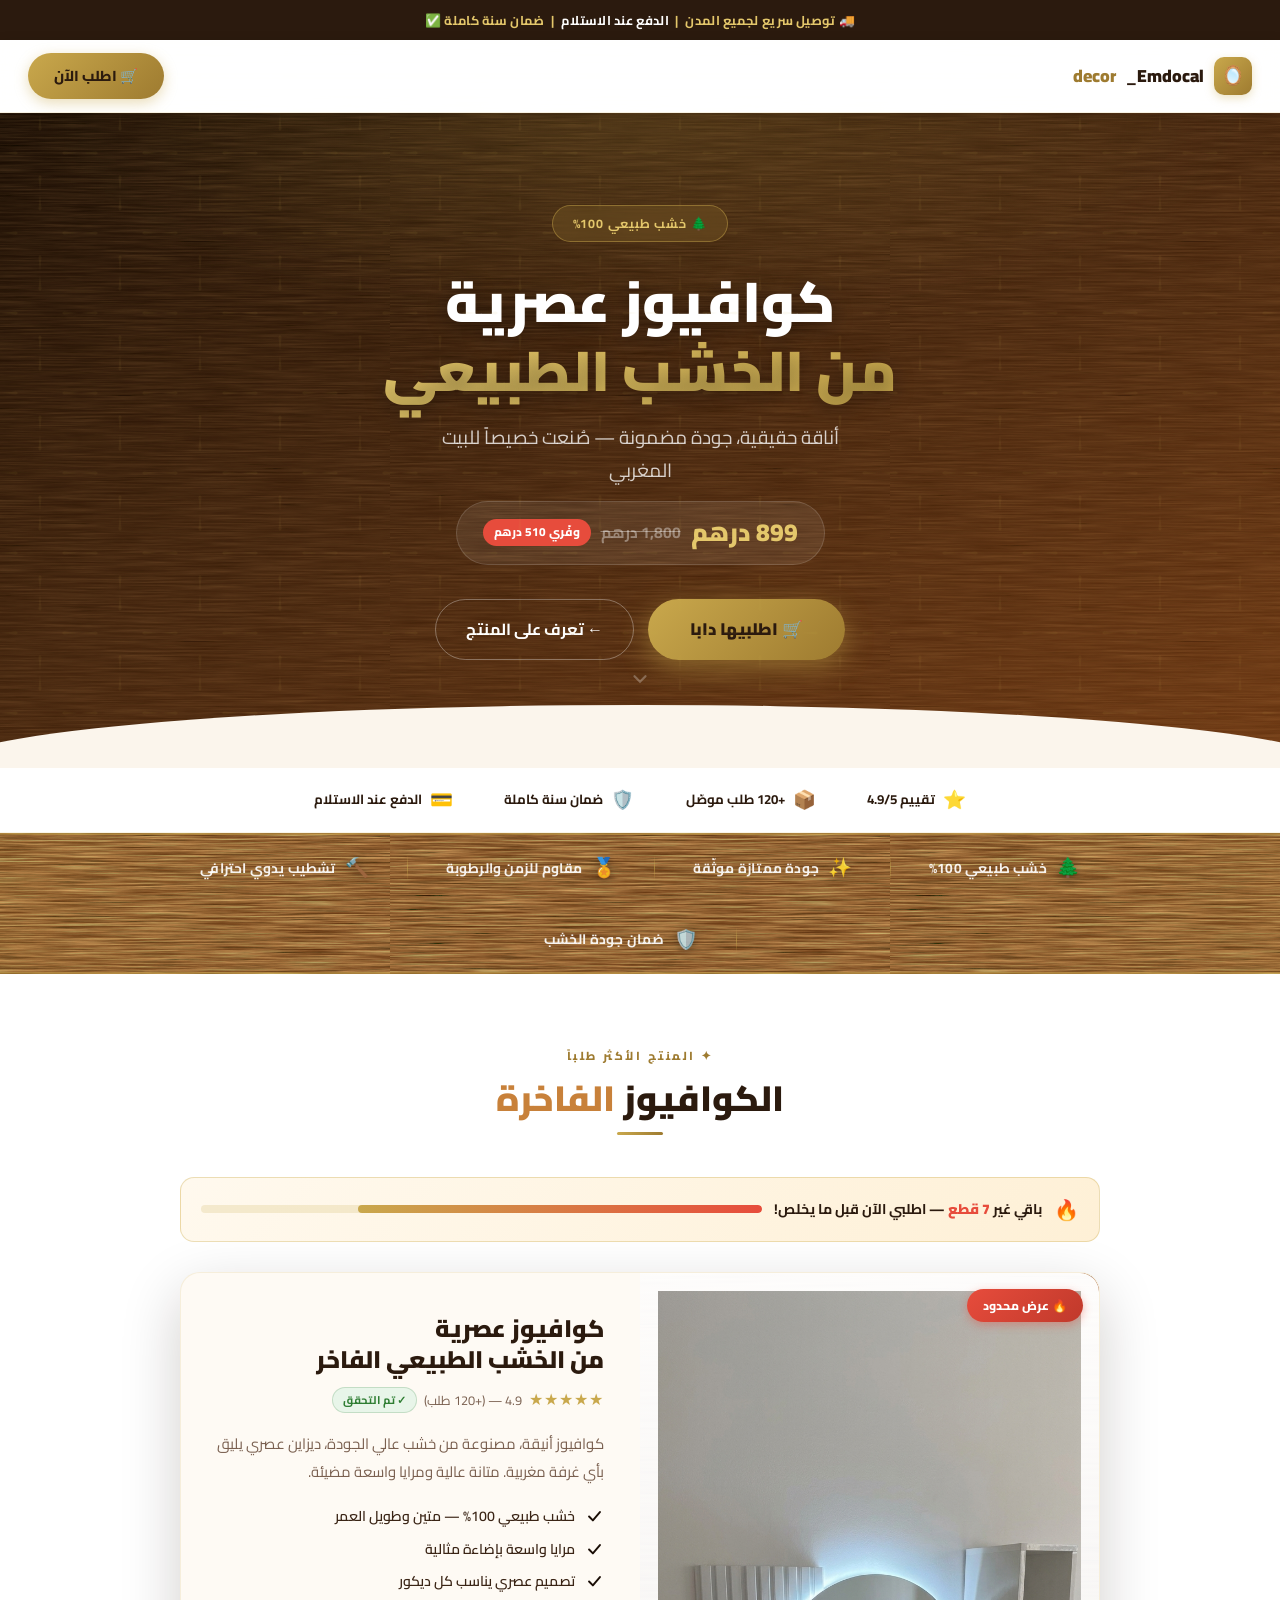
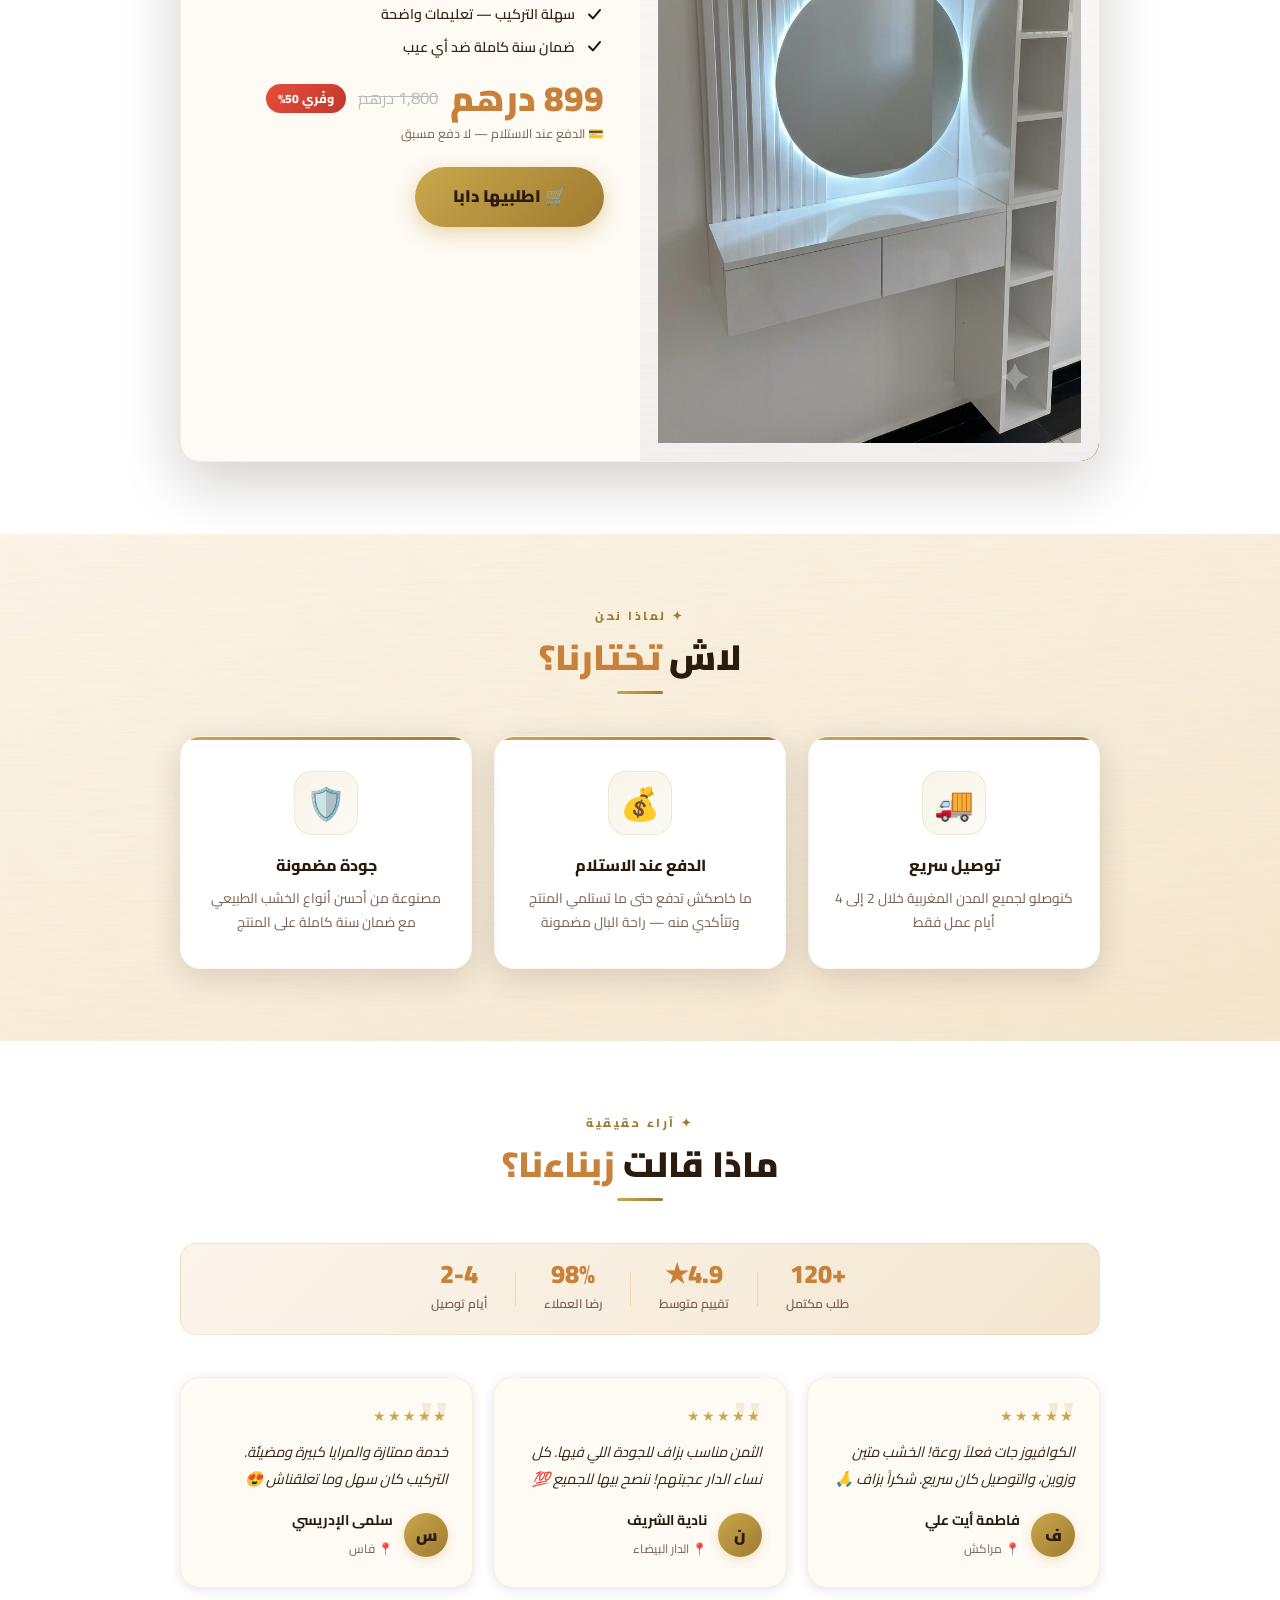
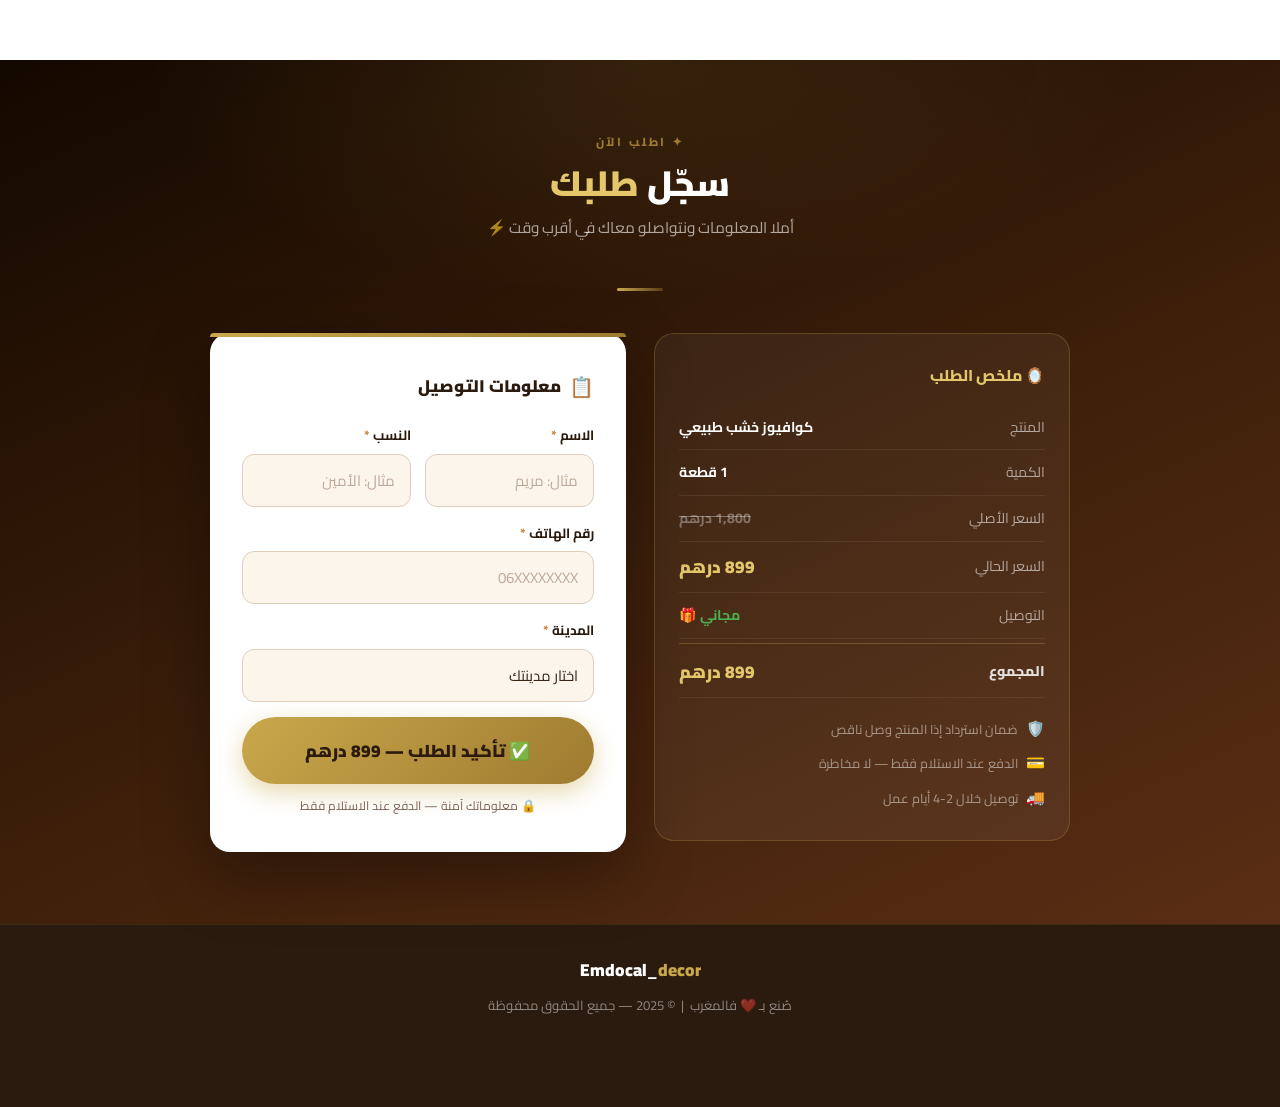
==== commit 711f045f: "Add product photo to landing page Use the supplied coiffeuse image in the product section and adjust" ====
--- a/index.html
+++ b/index.html
@@ -459,6 +459,13 @@
       height: 100%;
       object-fit: cover;
       display: block;
+    }
+
+    .product-photo {
+      object-fit: contain !important;
+      object-position: center bottom;
+      padding: 18px;
+      background: linear-gradient(180deg, rgba(255, 255, 255, .98), rgba(246, 246, 246, .96));
     }
 
     .product-img-placeholder {
@@ -1460,12 +1467,8 @@
       <div class="product-card">
         <!-- Image -->
         <div class="product-img-wrap">
-          <div class="product-img-placeholder">
-            <div class="wood-rings-deco"></div>
-            <div class="icon">🪞</div>
-            <div class="wood-grain-badge">🌲 خشب طبيعي 100%</div>
-            <p>ضع صورة المنتج هنا</p>
-          </div>
+          <img class="product-photo" src="image coiffuse/Gemini_Generated_Image_cwmpuzcwmpuzcwmp.png"
+            alt="كوافيوز عصرية من الخشب الطبيعي مع مرآة مضيئة" />
           <div class="product-badge">🔥 عرض محدود</div>
         </div>
         <!-- Info -->
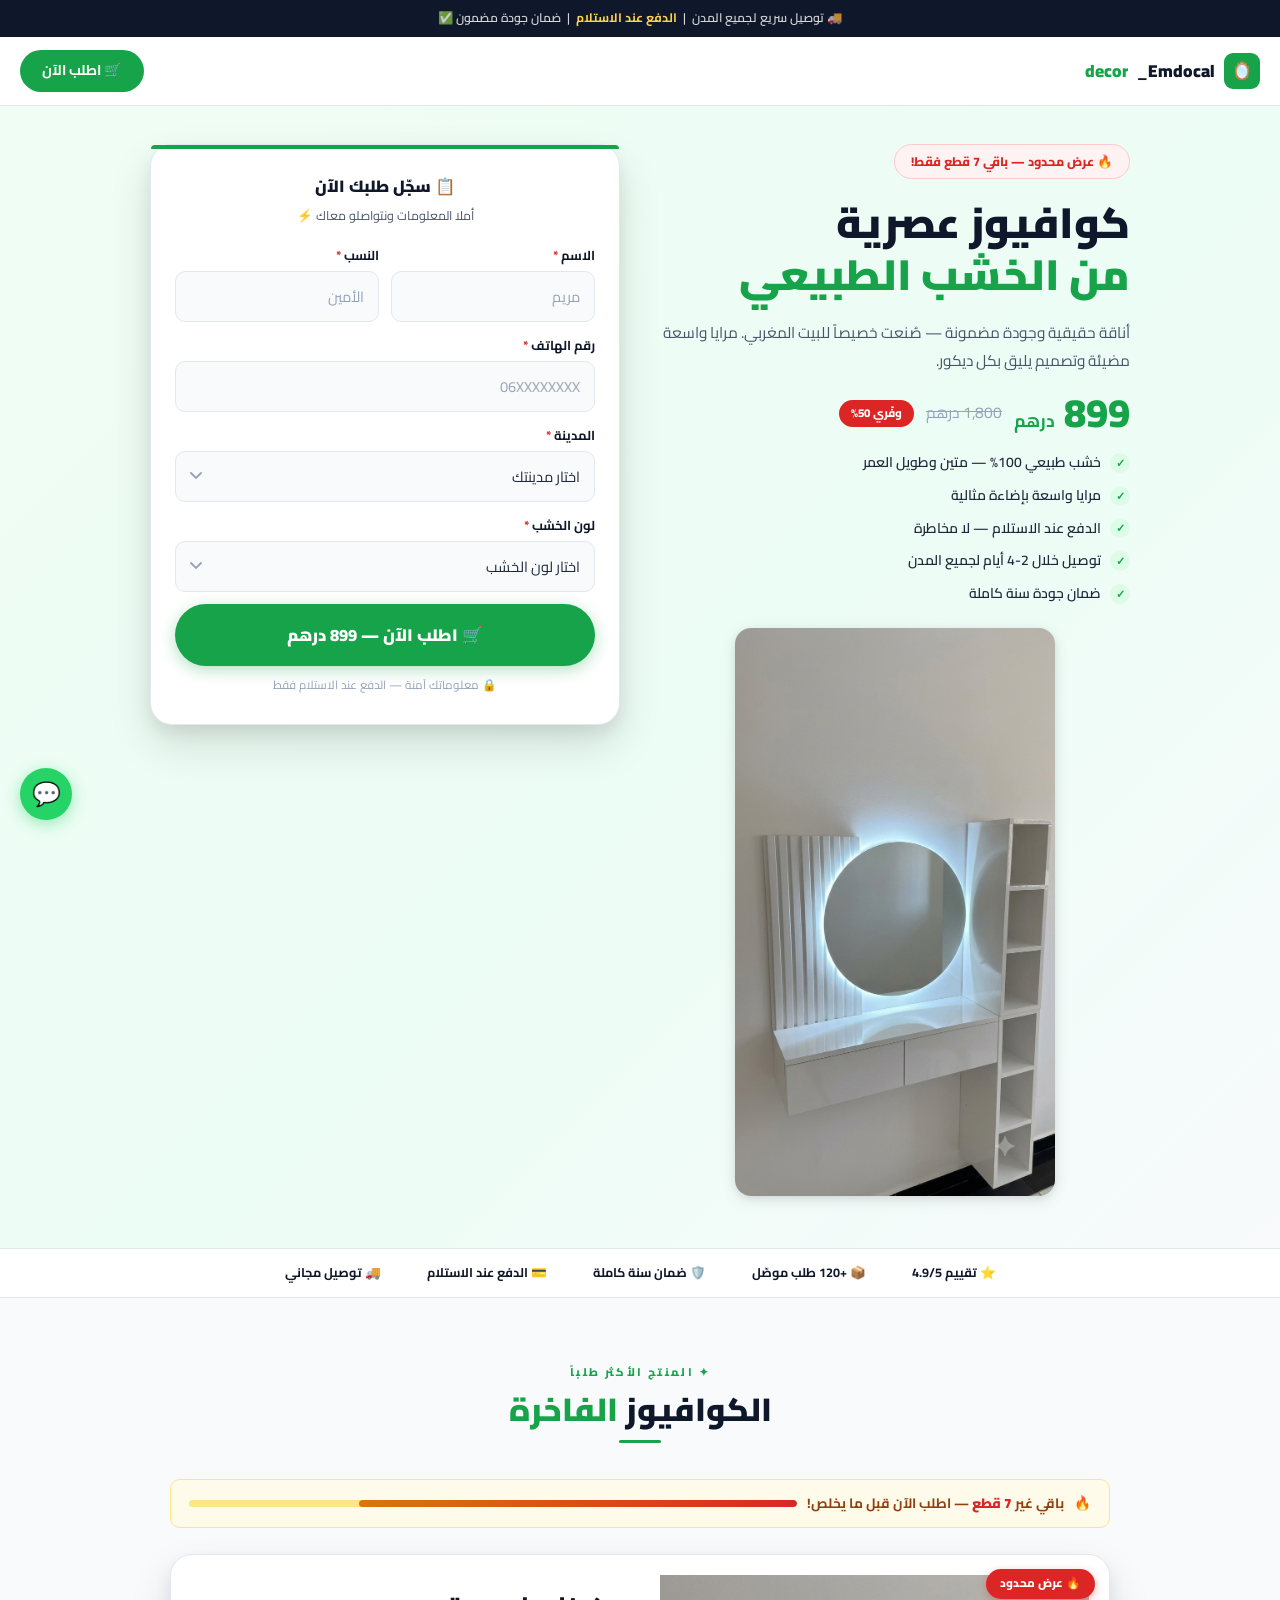
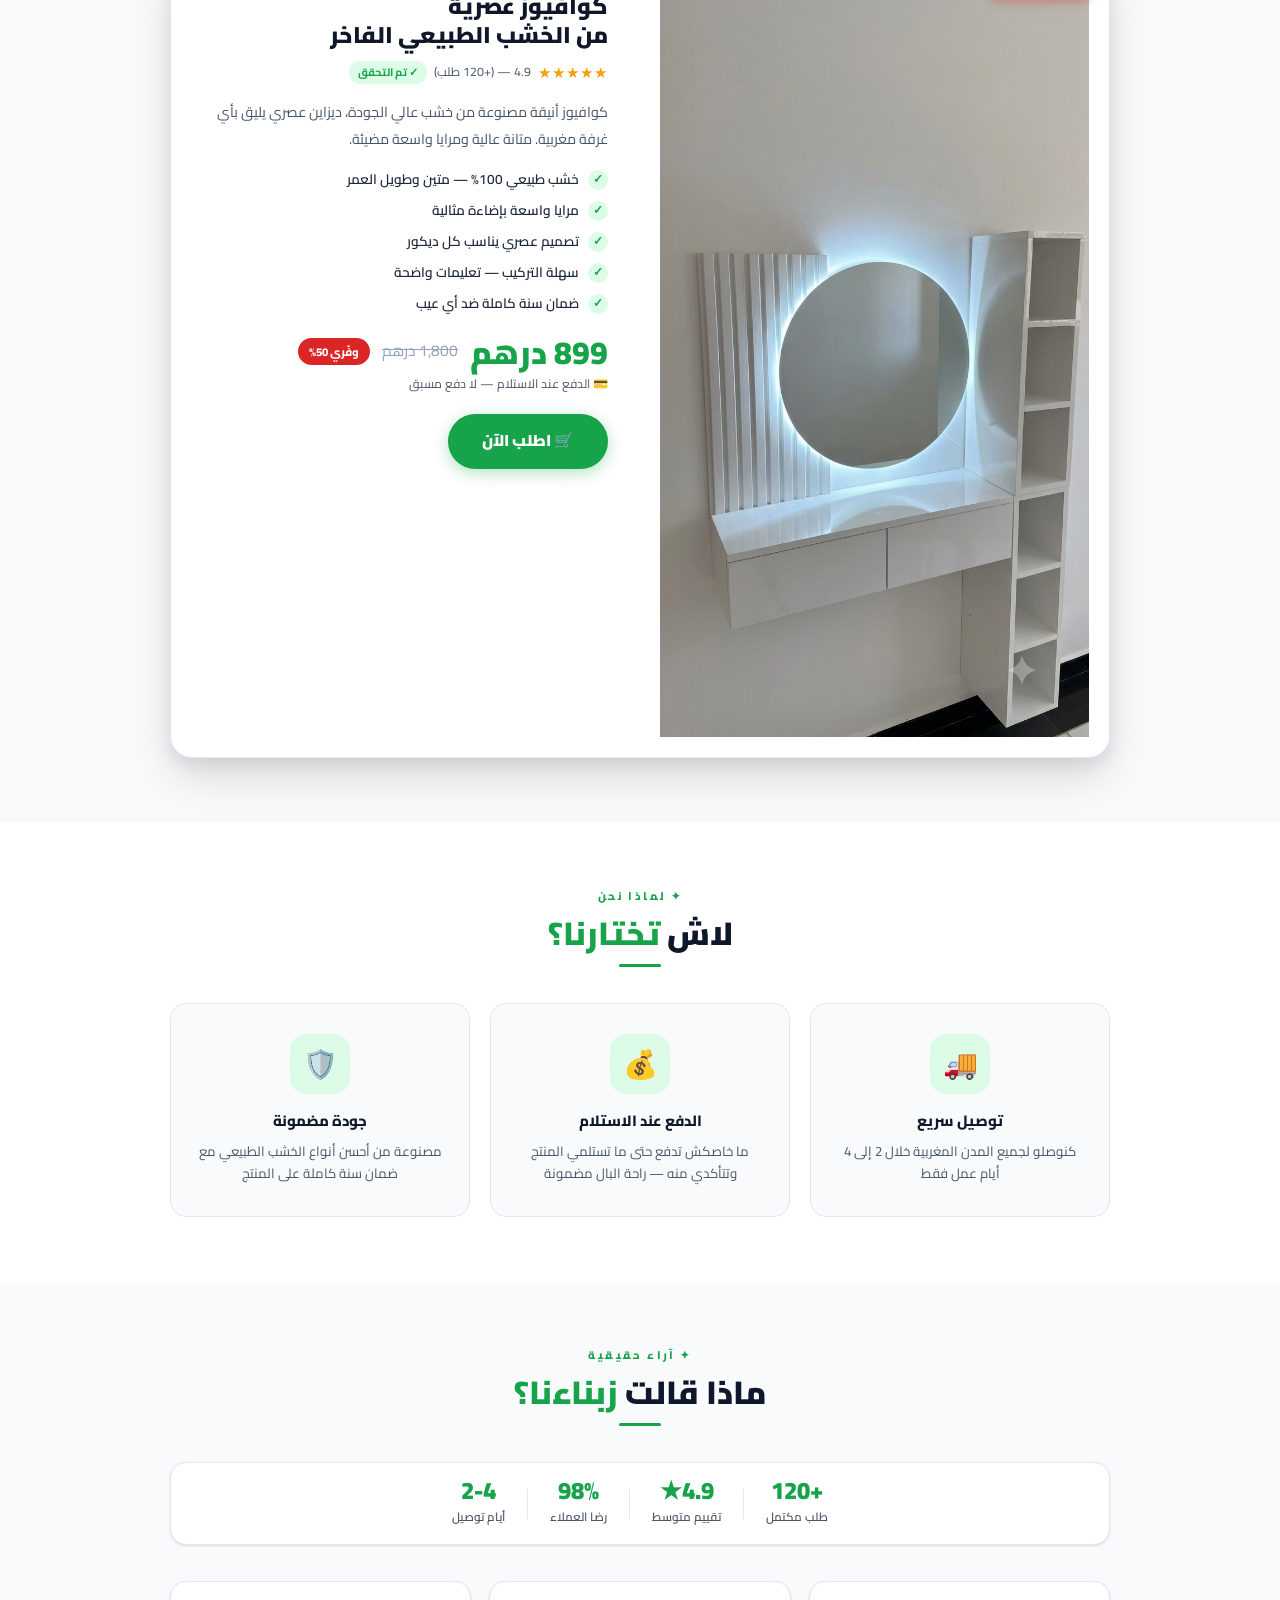
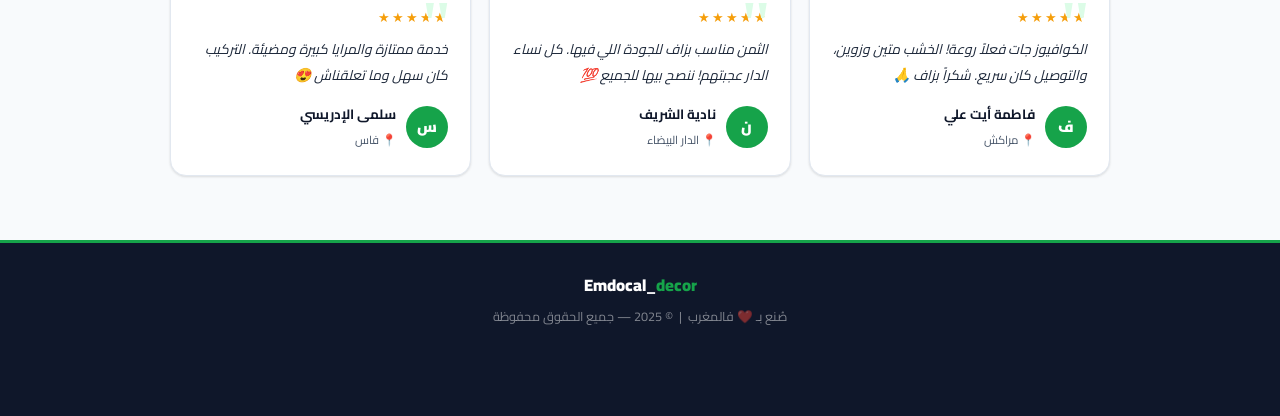
==== commit 8abd58c1: "landing page wih google shees" ====
--- a/index.html
+++ b/index.html
@@ -1,1387 +1,538 @@
 <!DOCTYPE html>
 <html lang="ar" dir="rtl">
-
 <head>
   <meta charset="UTF-8" />
   <meta name="viewport" content="width=device-width, initial-scale=1.0" />
+  <meta name="description" content="كوافيوز فاخرة من الخشب الطبيعي — 899 درهم — الدفع عند الاستلام — توصيل لجميع المدن" />
   <title>كوافيوز فاخرة — Emdocal_decor</title>
-  <link href="https://fonts.googleapis.com/css2?family=Cairo:wght@400;500;600;700;900&display=swap" rel="stylesheet" />
+  <link rel="preconnect" href="https://fonts.googleapis.com" />
+  <link rel="preconnect" href="https://fonts.gstatic.com" crossorigin />
+  <link href="https://fonts.googleapis.com/css2?family=Cairo:wght@400;600;700;900&display=swap" rel="stylesheet" />
   <style>
-    /* ===== RESET & BASE ===== */
-    *,
-    *::before,
-    *::after {
-      box-sizing: border-box;
-      margin: 0;
-      padding: 0;
-    }
-
+    /* ===== RESET ===== */
+    *, *::before, *::after { box-sizing: border-box; margin: 0; padding: 0; }
+
+    /* ===== VARIABLES ===== */
     :root {
-      --gold: #C9A84C;
-      --gold-l: #E4C76B;
-      --gold-d: #9E7B30;
-      --brown-l: #C8813A;
-      --dark: #18090300;
-      --dark2: #2B1A0E;
-      --text: #3A2415;
-      --muted: #7A6050;
-      --white: #ffffff;
-      --cream: #FBF5EC;
-      --card-bg: #FEFAF4;
-      --sh-sm: 0 2px 12px rgba(26, 14, 6, .10);
-      --sh-md: 0 8px 32px rgba(26, 14, 6, .14);
-      --sh-lg: 0 20px 60px rgba(26, 14, 6, .20);
-      --radius: 20px;
-      --tr: .25s cubic-bezier(.4, 0, .2, 1);
-    }
-
-    html {
-      scroll-behavior: smooth;
-    }
+      --green:     #16A34A;
+      --green-d:   #15803D;
+      --green-l:   #DCFCE7;
+      --green-bg:  #F0FDF4;
+      --amber:     #D97706;
+      --red:       #DC2626;
+      --white:     #FFFFFF;
+      --gray-50:   #F8FAFC;
+      --gray-100:  #F1F5F9;
+      --gray-200:  #E2E8F0;
+      --gray-400:  #94A3B8;
+      --gray-600:  #475569;
+      --gray-900:  #0F172A;
+      --text:      #1E293B;
+      --radius-sm: 10px;
+      --radius:    16px;
+      --radius-lg: 22px;
+      --sh-sm:  0 1px 3px rgba(0,0,0,.08), 0 1px 2px rgba(0,0,0,.05);
+      --sh-md:  0 4px 16px rgba(0,0,0,.10), 0 2px 6px rgba(0,0,0,.06);
+      --sh-lg:  0 20px 44px rgba(0,0,0,.12), 0 8px 16px rgba(0,0,0,.07);
+      --tr: .22s cubic-bezier(.4,0,.2,1);
+    }
+
+    html { scroll-behavior: smooth; }
 
     body {
       font-family: 'Cairo', sans-serif;
-      background:
-        url("data:image/svg+xml,%3Csvg xmlns='http://www.w3.org/2000/svg' width='400' height='300'%3E%3Cfilter id='lwg'%3E%3CfeTurbulence type='fractalNoise' baseFrequency='0.022 0.38' numOctaves='5' seed='3' result='n'/%3E%3CfeColorMatrix type='matrix' values='1.2 0 0 0 0.5 0.8 0 0 0 0.3 0.3 0 0 0 0.1 0 0 0 0.07 0' in='n'/%3E%3C/filter%3E%3Crect width='400' height='300' filter='url(%23lwg)'/%3E%3C/svg%3E") repeat,
-        var(--cream);
+      background: var(--white);
       color: var(--text);
       direction: rtl;
       overflow-x: hidden;
-      line-height: 1.75;
+      line-height: 1.7;
+      font-size: 15px;
     }
 
     /* ===== TOPBAR ===== */
     .topbar {
-      background: var(--dark2);
-      color: var(--gold-l);
+      background: var(--gray-900);
+      color: rgba(255,255,255,.82);
       text-align: center;
-      font-size: .8rem;
-      font-weight: 700;
-      padding: 9px 16px;
-      letter-spacing: .3px;
-    }
-
-    .topbar b {
-      color: #fff;
-    }
-
+      font-size: .77rem;
+      font-weight: 600;
+      padding: 8px 16px;
+    }
+    .topbar strong { color: #FCD34D; }
 
     /* ===== NAV ===== */
     nav {
-      background: rgba(255, 255, 255, .96);
-      backdrop-filter: blur(14px);
-      -webkit-backdrop-filter: blur(14px);
-      padding: 13px 28px;
+      background: var(--white);
+      padding: 13px 20px;
       display: flex;
       align-items: center;
       justify-content: space-between;
-      box-shadow: var(--sh-sm);
+      border-bottom: 1px solid var(--gray-200);
       position: sticky;
       top: 0;
       z-index: 200;
-      border-bottom: 1px solid rgba(201, 168, 76, .15);
-    }
-
+    }
     .nav-logo {
+      font-size: 1.08rem;
+      font-weight: 900;
+      color: var(--gray-900);
+      display: flex;
+      align-items: center;
+      gap: 9px;
+    }
+    .logo-icon {
+      width: 36px; height: 36px;
+      background: var(--green);
+      border-radius: 9px;
+      display: flex; align-items: center; justify-content: center;
       font-size: 1.1rem;
+      flex-shrink: 0;
+    }
+    .logo-em { color: var(--green); }
+    .nav-cta {
+      background: var(--green);
+      color: var(--white);
+      border: none;
+      padding: 9px 22px;
+      border-radius: 50px;
+      font-family: 'Cairo', sans-serif;
+      font-size: .88rem;
+      font-weight: 700;
+      cursor: pointer;
+      text-decoration: none;
+      transition: background var(--tr), transform var(--tr);
+    }
+    .nav-cta:hover { background: var(--green-d); transform: translateY(-1px); }
+
+    /* ===== HERO (above-fold: info + form) ===== */
+    .hero {
+      background: linear-gradient(135deg, var(--green-bg) 0%, #ECFDF5 55%, var(--gray-50) 100%);
+      padding: 38px 20px 52px;
+      border-bottom: 1px solid var(--gray-200);
+    }
+    .hero-inner {
+      max-width: 980px;
+      margin: 0 auto;
+      display: grid;
+      grid-template-columns: 1fr 1fr;
+      gap: 40px;
+      align-items: start;
+    }
+    @media (max-width: 740px) {
+      .hero-inner { grid-template-columns: 1fr; gap: 30px; }
+    }
+
+    /* Hero left pane */
+    .hero-info { display: flex; flex-direction: column; gap: 18px; }
+
+    .urgency-badge {
+      display: inline-flex;
+      align-items: center;
+      gap: 6px;
+      background: #FEF2F2;
+      border: 1.5px solid #FECACA;
+      color: var(--red);
+      padding: 6px 16px;
+      border-radius: 50px;
+      font-size: .78rem;
+      font-weight: 800;
+      width: fit-content;
+      animation: pulse-badge 2.4s infinite;
+    }
+    @keyframes pulse-badge {
+      0%,100% { box-shadow: 0 0 0 0 rgba(220,38,38,.22); }
+      50%      { box-shadow: 0 0 0 7px rgba(220,38,38,0); }
+    }
+
+    .hero-title {
+      font-size: clamp(1.75rem, 5vw, 2.65rem);
       font-weight: 900;
-      color: var(--dark2);
+      color: var(--gray-900);
+      line-height: 1.22;
+    }
+    .hero-title .hi { color: var(--green); }
+
+    .hero-subtitle {
+      font-size: .96rem;
+      color: var(--gray-600);
+      line-height: 1.85;
+    }
+
+    .price-block {
+      display: flex;
+      align-items: center;
+      gap: 12px;
+      flex-wrap: wrap;
+    }
+    .price-main { font-size: 2.5rem; font-weight: 900; color: var(--green); line-height: 1; }
+    .price-unit { font-size: 1.1rem; font-weight: 700; }
+    .price-old { font-size: .98rem; color: var(--gray-400); text-decoration: line-through; }
+    .price-badge {
+      background: var(--red);
+      color: #fff;
+      font-size: .72rem;
+      font-weight: 800;
+      padding: 4px 12px;
+      border-radius: 50px;
+    }
+
+    .hero-features { display: flex; flex-direction: column; gap: 9px; }
+    .hf-item {
+      display: flex;
+      align-items: center;
+      gap: 9px;
+      font-size: .87rem;
+      font-weight: 600;
+      color: var(--text);
+    }
+    .hf-check {
+      width: 20px; height: 20px;
+      flex-shrink: 0;
+      background: var(--green-l);
+      border-radius: 50%;
+      display: flex; align-items: center; justify-content: center;
+      font-size: .68rem;
+      color: var(--green);
+      font-weight: 900;
+    }
+
+    .hero-img-wrap { display: flex; justify-content: center; margin-top: 4px; }
+    .hero-img {
+      width: 100%;
+      max-width: 320px;
+      border-radius: var(--radius);
+      object-fit: cover;
+      display: block;
+      box-shadow: var(--sh-md);
+    }
+
+    /* Hero right pane: form card */
+    .hero-form-wrap { position: relative; }
+    .hero-form-card {
+      background: var(--white);
+      border-radius: var(--radius-lg);
+      box-shadow: var(--sh-lg);
+      padding: 28px 24px;
+      border: 1px solid var(--gray-200);
+      position: relative;
+    }
+    .hero-form-card::before {
+      content: '';
+      position: absolute;
+      top: 0; left: 0; right: 0;
+      height: 4px;
+      background: var(--green);
+      border-radius: var(--radius-lg) var(--radius-lg) 0 0;
+    }
+    .form-card-header { text-align: center; margin-bottom: 18px; }
+    .form-card-title { font-size: 1.02rem; font-weight: 900; color: var(--gray-900); }
+    .form-card-sub { font-size: .78rem; color: var(--gray-600); margin-top: 4px; }
+
+    /* Form */
+    .form-row { display: grid; grid-template-columns: 1fr 1fr; gap: 12px; }
+    @media (max-width: 400px) { .form-row { grid-template-columns: 1fr; } }
+
+    .form-group { display: flex; flex-direction: column; gap: 5px; margin-bottom: 12px; }
+    .form-group label { font-size: .81rem; font-weight: 700; color: var(--gray-900); }
+    .req { color: var(--red); }
+
+    .form-control {
+      font-family: 'Cairo', sans-serif;
+      font-size: .91rem;
+      color: var(--text);
+      background: var(--gray-50);
+      border: 1.5px solid var(--gray-200);
+      border-radius: var(--radius-sm);
+      padding: 11px 14px;
+      outline: none;
+      direction: rtl;
+      width: 100%;
+      transition: border-color var(--tr), box-shadow var(--tr), background var(--tr);
+    }
+    .form-control:focus {
+      border-color: var(--green);
+      box-shadow: 0 0 0 3px rgba(22,163,74,.12);
+      background: var(--white);
+    }
+    .form-control::placeholder { color: var(--gray-400); }
+    select.form-control {
+      appearance: none;
+      cursor: pointer;
+      background-image: url("data:image/svg+xml,%3Csvg xmlns='http://www.w3.org/2000/svg' width='12' height='8' viewBox='0 0 12 8'%3E%3Cpath d='M1 1l5 5 5-5' stroke='%2394A3B8' stroke-width='1.8' fill='none' stroke-linecap='round'/%3E%3C/svg%3E");
+      background-repeat: no-repeat;
+      background-position: left 14px center;
+      padding-left: 36px;
+    }
+
+    .btn-submit {
+      width: 100%;
+      background: var(--green);
+      color: var(--white);
+      font-family: 'Cairo', sans-serif;
+      font-size: 1.04rem;
+      font-weight: 900;
+      padding: 15px;
+      border-radius: 50px;
+      border: none;
+      cursor: pointer;
+      box-shadow: 0 4px 16px rgba(22,163,74,.32);
+      transition: background var(--tr), transform var(--tr), box-shadow var(--tr);
+      display: flex;
+      align-items: center;
+      justify-content: center;
+      gap: 8px;
+      margin-top: 6px;
+    }
+    .btn-submit:hover { background: var(--green-d); transform: translateY(-2px); box-shadow: 0 8px 24px rgba(22,163,74,.42); }
+    .btn-submit:active { transform: translateY(0); }
+    .btn-submit:disabled { opacity: .7; cursor: not-allowed; transform: none; }
+
+    .form-note {
+      text-align: center;
+      font-size: .73rem;
+      color: var(--gray-400);
+      margin-top: 10px;
+      display: flex;
+      align-items: center;
+      justify-content: center;
+      gap: 5px;
+    }
+
+    .form-success { display: none; text-align: center; padding: 22px 10px; }
+    .success-icon { font-size: 3.6rem; display: block; margin-bottom: 12px; }
+    .form-success h3 { font-size: 1.18rem; font-weight: 900; color: var(--green); margin-bottom: 8px; }
+    .form-success p { font-size: .87rem; color: var(--gray-600); line-height: 1.7; }
+
+    /* ===== TRUST STRIP ===== */
+    .trust-strip {
+      background: var(--white);
+      border-bottom: 1px solid var(--gray-200);
+      padding: 13px 20px;
+    }
+    .trust-inner {
+      max-width: 900px;
+      margin: 0 auto;
+      display: flex;
+      justify-content: center;
+      gap: clamp(12px, 4vw, 46px);
+      flex-wrap: wrap;
+    }
+    .ti { display: flex; align-items: center; gap: 6px; font-size: .79rem; font-weight: 700; color: var(--gray-900); white-space: nowrap; }
+
+    /* ===== COMMON SECTION STYLES ===== */
+    section { padding: 64px 20px; }
+    .container { max-width: 940px; margin: 0 auto; }
+    .sec-label { text-align: center; font-size: .7rem; font-weight: 800; color: var(--green); letter-spacing: 2.4px; text-transform: uppercase; margin-bottom: 8px; }
+    .section-title { text-align: center; font-size: clamp(1.4rem, 4vw, 2rem); font-weight: 900; color: var(--gray-900); margin-bottom: 8px; line-height: 1.28; }
+    .section-title span { color: var(--green); }
+    .section-sub { text-align: center; color: var(--gray-600); font-size: .92rem; margin-bottom: 38px; }
+    .divider { width: 42px; height: 3px; background: var(--green); border-radius: 99px; margin: 10px auto 36px; opacity: .55; }
+
+    /* ===== SCARCITY ===== */
+    .scarcity {
+      background: #FFFBEB;
+      border: 1.5px solid #FDE68A;
+      border-radius: var(--radius-sm);
+      padding: 12px 18px;
       display: flex;
       align-items: center;
       gap: 10px;
-    }
-
-    .logo-box {
-      width: 38px;
-      height: 38px;
-      background: linear-gradient(135deg, var(--gold), var(--gold-d));
-      border-radius: 10px;
-      display: flex;
-      align-items: center;
-      justify-content: center;
-      font-size: 1.2rem;
-      box-shadow: 0 3px 10px rgba(201, 168, 76, .35);
-    }
-
-    .logo-em {
-      color: var(--gold-d);
-    }
-
-    .nav-cta {
-      background: linear-gradient(135deg, var(--gold), var(--gold-d));
-      color: var(--dark2);
-      border: none;
-      padding: 10px 26px;
-      border-radius: 50px;
-      font-family: 'Cairo', sans-serif;
-      font-size: .9rem;
-      font-weight: 800;
-      cursor: pointer;
-      text-decoration: none;
-      box-shadow: 0 4px 14px rgba(201, 168, 76, .4);
-      transition: transform var(--tr), box-shadow var(--tr);
-    }
-
-    .nav-cta:hover {
-      transform: translateY(-2px);
-      box-shadow: 0 8px 22px rgba(201, 168, 76, .55);
-    }
-
-    /* ===== HERO ===== */
-    .hero {
-      background:
-        radial-gradient(ellipse 80% 55% at 50% 0%, rgba(201, 168, 76, .18) 0%, transparent 60%),
-        url("data:image/svg+xml,%3Csvg xmlns='http://www.w3.org/2000/svg' width='500' height='400'%3E%3Cfilter id='hwg'%3E%3CfeTurbulence type='fractalNoise' baseFrequency='0.014 0.52' numOctaves='6' seed='15' result='n'/%3E%3CfeColorMatrix type='matrix' values='1.5 0 0 0 -0.2 0.8 0 0 0 -0.1 0.3 0 0 0 -0.05 0 0 0 0.2 0' in='n'/%3E%3C/filter%3E%3Crect width='500' height='400' filter='url(%23hwg)'/%3E%3C/svg%3E") center/500px repeat,
-        linear-gradient(155deg, #130800 0%, #3D1F0A 45%, #6B3510 100%);
-      color: var(--white);
-      text-align: center;
-      padding: 92px 24px 108px;
-      position: relative;
-      overflow: hidden;
-    }
-
-    .hero::before {
-      content: '';
-      position: absolute;
-      inset: 0;
-      background: url("data:image/svg+xml,%3Csvg width='80' height='80' viewBox='0 0 80 80' xmlns='http://www.w3.org/2000/svg'%3E%3Cpath d='M40 2l1.5 14L40 18l-1.5-2L40 2zM40 78l1.5-14L40 62l-1.5 2L40 78zM2 40l14 1.5L18 40l-2-1.5L2 40zM78 40l-14 1.5L62 40l2-1.5L78 40z' fill='%23C9A84C' fill-opacity='.07'/%3E%3C/svg%3E");
-      pointer-events: none;
-    }
-
-    .hero::after {
-      content: '';
-      position: absolute;
-      bottom: -1px;
-      left: 0;
-      right: 0;
-      height: 64px;
-      background: var(--cream);
-      clip-path: ellipse(55% 100% at 50% 100%);
-    }
-
-    .hero-badge {
-      display: inline-flex;
-      align-items: center;
-      gap: 6px;
-      background: rgba(201, 168, 76, .14);
-      backdrop-filter: blur(10px);
-      border: 1px solid rgba(201, 168, 76, .45);
-      padding: 7px 20px;
-      border-radius: 50px;
-      font-size: .78rem;
+      margin-bottom: 26px;
+      font-size: .85rem;
       font-weight: 700;
-      margin-bottom: 26px;
-      color: var(--gold-l);
-      letter-spacing: .8px;
-      text-transform: uppercase;
-    }
-
-    .hero h1 {
-      font-size: clamp(2rem, 6vw, 3.5rem);
-      font-weight: 900;
-      line-height: 1.22;
-      margin-bottom: 16px;
-      text-shadow: 0 4px 20px rgba(0, 0, 0, .35);
-    }
-
-    .hero h1 .gw {
-      background: linear-gradient(135deg, var(--gold-l), var(--gold));
-      -webkit-background-clip: text;
-      -webkit-text-fill-color: transparent;
-      background-clip: text;
-    }
-
-    .hero-sub {
-      font-size: clamp(.95rem, 2.5vw, 1.18rem);
-      color: rgba(255, 255, 255, .78);
-      margin-bottom: 14px;
-      max-width: 460px;
-      margin-left: auto;
-      margin-right: auto;
-    }
-
-    .hero-price {
-      display: inline-flex;
-      align-items: center;
-      gap: 10px;
-      background: rgba(255, 255, 255, .08);
-      border: 1px solid rgba(255, 255, 255, .14);
-      border-radius: 50px;
-      padding: 9px 26px;
-      margin-bottom: 34px;
-      font-weight: 700;
-    }
-
-    .hp-cur {
-      font-size: 1.55rem;
-      color: var(--gold-l);
-      font-weight: 900;
-    }
-
-    .hp-old {
-      font-size: .98rem;
-      color: rgba(255, 255, 255, .38);
-      text-decoration: line-through;
-    }
-
-    .hp-save {
-      background: #e74c3c;
-      color: #fff;
-      font-size: .74rem;
-      font-weight: 800;
-      padding: 3px 11px;
-      border-radius: 50px;
-    }
-
-    .hero-btns {
-      display: flex;
-      gap: 14px;
-      justify-content: center;
-      flex-wrap: wrap;
-    }
-
-    .btn-hero-main {
-      display: inline-flex;
-      align-items: center;
-      gap: 8px;
-      background: linear-gradient(135deg, var(--gold), var(--gold-d));
-      color: var(--dark2);
-      font-family: 'Cairo', sans-serif;
-      font-size: 1.05rem;
-      font-weight: 900;
-      padding: 16px 42px;
-      border-radius: 50px;
-      text-decoration: none;
-      box-shadow: 0 8px 28px rgba(201, 168, 76, .48);
-      transition: transform var(--tr), box-shadow var(--tr);
-    }
-
-    .btn-hero-main:hover {
-      transform: translateY(-3px);
-      box-shadow: 0 14px 38px rgba(201, 168, 76, .58);
-    }
-
-    .btn-hero-ghost {
-      display: inline-flex;
-      align-items: center;
-      gap: 8px;
-      background: transparent;
-      color: #fff;
-      font-family: 'Cairo', sans-serif;
-      font-size: 1rem;
-      font-weight: 700;
-      padding: 15px 30px;
-      border-radius: 50px;
-      text-decoration: none;
-      border: 1.5px solid rgba(255, 255, 255, .32);
-      transition: background var(--tr);
-    }
-
-    .btn-hero-ghost:hover {
-      background: rgba(255, 255, 255, .1);
-    }
-
-    .hero-scroll {
-      position: absolute;
-      bottom: 70px;
-      left: 50%;
-      transform: translateX(-50%);
-      animation: bD 2s infinite;
-      opacity: .5;
-    }
-
-    @keyframes bD {
-
-      0%,
-      100% {
-        transform: translateX(-50%) translateY(0);
-      }
-
-      50% {
-        transform: translateX(-50%) translateY(9px);
-      }
-    }
-
-    /* ===== TRUST STRIP ===== */
-    .trust-strip {
-      background: #fff;
-      border-bottom: 1px solid rgba(201, 168, 76, .12);
-      padding: 16px 24px;
-    }
-
-    .trust-inner {
-      max-width: 860px;
-      margin: 0 auto;
-      display: flex;
-      justify-content: center;
-      gap: clamp(18px, 4vw, 56px);
-      flex-wrap: wrap;
-    }
-
-    .ti {
-      display: flex;
-      align-items: center;
-      gap: 8px;
-      font-size: .83rem;
-      font-weight: 700;
-      color: var(--dark2);
-      white-space: nowrap;
-    }
-
-    .ti-ic {
-      font-size: 1.15rem;
-    }
-
-    /* ===== SECTION WRAPPER ===== */
-    section {
-      padding: 72px 20px;
-    }
-
-    .container {
-      max-width: 920px;
-      margin: 0 auto;
-    }
-
-    .sec-label {
-      text-align: center;
-      font-size: .73rem;
-      font-weight: 800;
-      color: var(--gold-d);
-      letter-spacing: 2.5px;
-      text-transform: uppercase;
-      margin-bottom: 9px;
-    }
-
-    .section-title {
-      text-align: center;
-      font-size: clamp(1.5rem, 4.5vw, 2.2rem);
-      font-weight: 900;
-      color: var(--dark2);
-      margin-bottom: 9px;
-      line-height: 1.28;
-    }
-
-    .section-title span {
-      color: var(--brown-l);
-    }
-
-    .section-sub {
-      text-align: center;
-      color: var(--muted);
-      font-size: .96rem;
-      margin-bottom: 46px;
-    }
-
-    .divider {
-      width: 46px;
-      height: 3px;
-      background: linear-gradient(90deg, var(--gold), var(--gold-d));
-      border-radius: 99px;
-      margin: 11px auto 42px;
-    }
-
-    /* ===== SCARCITY BAR ===== */
-    .scarcity {
-      background: linear-gradient(135deg, #fff9ee, #fef0d6);
-      border: 1.5px solid rgba(201, 168, 76, .35);
-      border-radius: 14px;
-      padding: 14px 20px;
-      display: flex;
-      align-items: center;
-      gap: 12px;
-      margin-bottom: 30px;
-      font-size: .88rem;
-      font-weight: 700;
-      color: var(--dark2);
-    }
-
-    .scarcity .fire {
-      font-size: 1.25rem;
-    }
-
-    .sc-cnt {
-      color: #e74c3c;
-      font-weight: 900;
-    }
-
-    .sc-bar {
-      flex: 1;
-      height: 8px;
-      background: rgba(201, 168, 76, .2);
-      border-radius: 99px;
-      overflow: hidden;
-    }
-
-    .sc-fill {
-      height: 100%;
-      width: 0;
-      background: linear-gradient(90deg, var(--gold), #e74c3c);
-      border-radius: 99px;
-      transition: width 1.4s ease-out;
-    }
+      color: #92400E;
+    }
+    .sc-cnt { color: var(--red); font-weight: 900; }
+    .sc-bar { flex: 1; height: 7px; background: #FDE68A; border-radius: 99px; overflow: hidden; }
+    .sc-fill { height: 100%; width: 0; background: linear-gradient(90deg, var(--amber), var(--red)); border-radius: 99px; transition: width 1.5s ease-out; }
 
     /* ===== PRODUCT SECTION ===== */
-    .product-section {
-      background: var(--white);
-    }
-
+    .product-section { background: var(--gray-50); }
     .product-card {
       display: grid;
       grid-template-columns: 1fr 1fr;
       align-items: stretch;
-      background: var(--card-bg);
-      border-radius: var(--radius);
+      background: var(--white);
+      border-radius: var(--radius-lg);
       box-shadow: var(--sh-lg);
       overflow: hidden;
-      border: 1px solid rgba(201, 168, 76, .15);
-    }
-
-    @media (max-width: 660px) {
-      .product-card {
-        grid-template-columns: 1fr;
-      }
-    }
+      border: 1px solid var(--gray-200);
+    }
+    @media (max-width: 660px) { .product-card { grid-template-columns: 1fr; } }
 
     .product-img-wrap {
+      background: var(--gray-100);
+      min-height: 340px;
+      display: flex; align-items: center; justify-content: center;
+      overflow: hidden;
       position: relative;
-      background:
-        url("data:image/svg+xml,%3Csvg xmlns='http://www.w3.org/2000/svg' width='500' height='500'%3E%3Cfilter id='rwg'%3E%3CfeTurbulence type='fractalNoise' baseFrequency='0.014 0.52' numOctaves='8' seed='8' result='n'/%3E%3CfeColorMatrix type='matrix' values='3.8 0 0 0 -1.0 2.0 0 0 0 -0.6 0.7 0 0 0 -0.18 0 0 0 1 0' in='n'/%3E%3C/filter%3E%3Crect width='500' height='500' fill='%23833B10'/%3E%3Crect width='500' height='500' filter='url(%23rwg)' opacity='0.82'/%3E%3Crect width='500' height='500' fill='url(%23wg2)'/%3E%3Cdefs%3E%3ClinearGradient id='wg2' x1='0' y1='0' x2='0' y2='1'%3E%3Cstop offset='0%25' stop-color='rgba(201%2C168%2C76%2C0.12)'/%3E%3Cstop offset='100%25' stop-color='rgba(0%2C0%2C0%2C0.25)'/%3E%3C/linearGradient%3E%3C/defs%3E%3C/svg%3E") center/cover,
-        linear-gradient(145deg, #833B10, #A84C20, #C06030);
-      min-height: 380px;
-      display: flex;
-      align-items: center;
-      justify-content: center;
-      overflow: hidden;
-    }
-
-    .product-img-wrap img {
-      width: 100%;
-      height: 100%;
-      object-fit: cover;
-      display: block;
-    }
-
-    .product-photo {
-      object-fit: contain !important;
-      object-position: center bottom;
-      padding: 18px;
-      background: linear-gradient(180deg, rgba(255, 255, 255, .98), rgba(246, 246, 246, .96));
-    }
-
-    .product-img-placeholder {
-      display: flex;
-      flex-direction: column;
-      align-items: center;
-      justify-content: center;
-      gap: 14px;
-      padding: 48px 28px;
-      min-height: 380px;
-      text-align: center;
-    }
-
-    .product-img-placeholder .icon {
-      font-size: 6rem;
-      filter: drop-shadow(0 6px 20px rgba(0, 0, 0, .5));
-    }
-
-    .product-img-placeholder p {
-      font-size: .8rem;
-      color: rgba(255, 255, 255, .8);
-      background: rgba(0, 0, 0, .38);
+    }
+    .product-img-wrap img { width: 100%; height: 100%; object-fit: cover; display: block; }
+    .product-photo { object-fit: contain !important; padding: 20px; background: var(--white); }
+    .product-badge {
+      position: absolute;
+      top: 14px; right: 14px;
+      background: var(--red);
+      color: #fff;
       padding: 5px 14px;
       border-radius: 50px;
-      backdrop-filter: blur(4px);
-    }
-
-    .wood-grain-badge {
-      display: inline-flex;
-      align-items: center;
+      font-size: .73rem;
+      font-weight: 800;
+      box-shadow: 0 3px 8px rgba(220,38,38,.35);
+      animation: pb 2.5s infinite;
+    }
+    @keyframes pb { 0%,100%{transform:scale(1)} 50%{transform:scale(1.07)} }
+
+    .product-info { padding: 36px 32px; display: flex; flex-direction: column; }
+    @media (max-width: 660px) { .product-info { padding: 24px 20px; } }
+
+    .product-info h3 { font-size: 1.42rem; font-weight: 900; color: var(--gray-900); margin-bottom: 10px; line-height: 1.3; }
+    .star-row { display: flex; align-items: center; gap: 7px; margin-bottom: 14px; flex-wrap: wrap; }
+    .stars { color: #F59E0B; font-size: .93rem; letter-spacing: 1px; }
+    .reviews { font-size: .77rem; color: var(--gray-600); }
+    .verified { font-size: .68rem; font-weight: 700; background: var(--green-l); color: var(--green); padding: 2px 9px; border-radius: 50px; }
+    .product-desc { font-size: .89rem; color: var(--gray-600); line-height: 1.85; margin-bottom: 16px; }
+
+    .feat-list { list-style: none; display: flex; flex-direction: column; gap: 8px; margin-bottom: 20px; }
+    .feat-list li { display: flex; align-items: center; gap: 9px; font-size: .85rem; font-weight: 600; color: var(--text); }
+    .feat-list li::before {
+      content: '✓';
+      width: 20px; height: 20px; flex-shrink: 0;
+      background: var(--green-l);
+      border-radius: 50%;
+      display: flex; align-items: center; justify-content: center;
+      color: var(--green);
+      font-size: .72rem;
+      font-weight: 900;
+    }
+
+    .product-price { display: flex; align-items: center; gap: 12px; margin-bottom: 6px; flex-wrap: wrap; }
+    .price-current { font-size: 2rem; font-weight: 900; color: var(--green); line-height: 1; }
+    .price-old { font-size: .97rem; color: var(--gray-400); text-decoration: line-through; }
+    .price-save { background: var(--red); color: #fff; font-size: .71rem; font-weight: 800; padding: 4px 11px; border-radius: 50px; }
+    .price-note { font-size: .76rem; color: var(--gray-600); margin-bottom: 20px; }
+
+    .btn-order {
+      display: inline-flex; align-items: center; justify-content: center;
       gap: 8px;
-      background: linear-gradient(135deg, var(--gold), var(--gold-d));
-      color: var(--dark2);
-      padding: 8px 22px;
-      border-radius: 50px;
-      font-size: .88rem;
+      background: var(--green);
+      color: var(--white);
+      font-family: 'Cairo', sans-serif;
+      font-size: .98rem;
       font-weight: 900;
-      box-shadow: 0 4px 18px rgba(0, 0, 0, .35);
-      letter-spacing: .4px;
-    }
-
-    .wood-rings-deco {
-      width: 80px;
-      height: 80px;
-      border-radius: 50%;
-      position: relative;
-      background: radial-gradient(circle, #C07040 0%, #8B4513 35%, #6B3010 55%, #8B4513 65%, #6B3010 75%, #8B4513 85%, #5A2808 100%);
-      box-shadow: 0 6px 24px rgba(0, 0, 0, .5), inset 0 2px 8px rgba(255, 255, 255, .1);
-      border: 2px solid rgba(201, 168, 76, .4);
-    }
-
-    .product-badge {
-      position: absolute;
-      top: 16px;
-      right: 16px;
-      background: linear-gradient(135deg, #e74c3c, #c0392b);
-      color: #fff;
-      padding: 6px 16px;
-      border-radius: 50px;
-      font-size: .76rem;
-      font-weight: 800;
-      box-shadow: 0 3px 10px rgba(231, 76, 60, .4);
-      animation: pb 2.2s infinite;
-    }
-
-    @keyframes pb {
-
-      0%,
-      100% {
-        transform: scale(1)
-      }
-
-      50% {
-        transform: scale(1.06)
-      }
-    }
-
-    .product-info {
-      padding: 40px 36px 40px 26px;
-      display: flex;
-      flex-direction: column;
-    }
-
-    @media (max-width: 660px) {
-      .product-info {
-        padding: 28px 22px;
-      }
-    }
-
-    .product-info h3 {
-      font-size: 1.5rem;
-      font-weight: 900;
-      color: var(--dark2);
-      margin-bottom: 10px;
-      line-height: 1.32;
-    }
-
-    .star-row {
-      display: flex;
-      align-items: center;
-      gap: 7px;
-      margin-bottom: 16px;
-      flex-wrap: wrap;
-    }
-
-    .stars {
-      color: var(--gold);
-      font-size: .98rem;
-      letter-spacing: 1px;
-    }
-
-    .reviews {
-      font-size: .8rem;
-      color: var(--muted);
-    }
-
-    .verified {
-      font-size: .7rem;
-      font-weight: 700;
-      background: #e8f5e9;
-      color: #2e7d32;
-      padding: 2px 10px;
-      border-radius: 50px;
-      border: 1px solid rgba(46, 125, 50, .2);
-    }
-
-    .product-desc {
-      font-size: .93rem;
-      color: var(--muted);
-      line-height: 1.9;
-      margin-bottom: 18px;
-    }
-
-    .feat-list {
-      list-style: none;
-      display: flex;
-      flex-direction: column;
-      gap: 8px;
-      margin-bottom: 22px;
-    }
-
-    .feat-list li {
-      display: flex;
-      align-items: center;
-      gap: 9px;
-      font-size: .88rem;
-      font-weight: 600;
-      color: var(--text);
-    }
-
-    .feat-list li::before {
-      content: '';
-      width: 20px;
-      height: 20px;
-      flex-shrink: 0;
-      background: linear-gradient(135deg, var(--gold), var(--gold-d));
-      border-radius: 50%;
-      background-image: url("data:image/svg+xml,%3Csvg xmlns='http://www.w3.org/2000/svg' width='12' height='10' viewBox='0 0 12 10'%3E%3Cpath d='M1 5l3.5 3.5L11 1' stroke='%231A0E06' stroke-width='1.8' stroke-linecap='round' stroke-linejoin='round' fill='none'/%3E%3C/svg%3E");
-      background-repeat: no-repeat;
-      background-position: center;
-      background-size: 13px;
-    }
-
-    .product-price {
-      display: flex;
-      align-items: center;
-      gap: 12px;
-      margin-bottom: 7px;
-      flex-wrap: wrap;
-    }
-
-    .price-current {
-      font-size: 2.2rem;
-      font-weight: 900;
-      color: var(--brown-l);
-      line-height: 1;
-    }
-
-    .price-old {
-      font-size: 1.05rem;
-      color: #bbb;
-      text-decoration: line-through;
-    }
-
-    .price-save {
-      background: linear-gradient(135deg, #e74c3c, #c0392b);
-      color: #fff;
-      font-size: .76rem;
-      font-weight: 800;
-      padding: 4px 12px;
-      border-radius: 50px;
-    }
-
-    .price-note {
-      font-size: .78rem;
-      color: var(--muted);
-      margin-bottom: 22px;
-    }
-
-    .btn-order {
-      display: inline-flex;
-      align-items: center;
-      justify-content: center;
-      gap: 9px;
-      background: linear-gradient(135deg, var(--gold), var(--gold-d));
-      color: var(--dark2);
-      font-family: 'Cairo', sans-serif;
-      font-size: 1.05rem;
-      font-weight: 900;
-      padding: 15px 38px;
+      padding: 14px 34px;
       border-radius: 50px;
       text-decoration: none;
-      border: none;
-      cursor: pointer;
-      box-shadow: 0 6px 20px rgba(201, 168, 76, .45);
+      border: none; cursor: pointer;
+      box-shadow: 0 4px 16px rgba(22,163,74,.32);
+      transition: background var(--tr), transform var(--tr), box-shadow var(--tr);
+      align-self: flex-start;
+    }
+    .btn-order:hover { background: var(--green-d); transform: translateY(-2px); box-shadow: 0 8px 22px rgba(22,163,74,.42); }
+
+    /* ===== BENEFITS ===== */
+    .benefits-section { background: var(--white); }
+    .benefits-grid { display: grid; grid-template-columns: repeat(3,1fr); gap: 20px; }
+    @media (max-width: 640px) { .benefits-grid { grid-template-columns: 1fr; } }
+
+    .benefit-card {
+      background: var(--gray-50);
+      border-radius: var(--radius);
+      padding: 30px 22px;
+      text-align: center;
+      border: 1px solid var(--gray-200);
       transition: transform var(--tr), box-shadow var(--tr);
-      align-self: flex-start;
-    }
-
-    .btn-order:hover {
-      transform: translateY(-2px);
-      box-shadow: 0 10px 28px rgba(201, 168, 76, .56);
-    }
-
-    /* ===== BENEFITS ===== */
-    .benefits-section {
-      background:
-        url("data:image/svg+xml,%3Csvg xmlns='http://www.w3.org/2000/svg' width='400' height='300'%3E%3Cfilter id='mwg'%3E%3CfeTurbulence type='fractalNoise' baseFrequency='0.024 0.42' numOctaves='5' seed='6' result='n'/%3E%3CfeColorMatrix type='matrix' values='1.3 0 0 0 0.44 0.85 0 0 0 0.26 0.3 0 0 0 0.08 0 0 0 0.1 0' in='n'/%3E%3C/filter%3E%3Crect width='400' height='300' filter='url(%23mwg)'/%3E%3C/svg%3E") repeat,
-        linear-gradient(160deg, #FBF5EC, #F4E6D0);
-    }
-
-    .benefits-grid {
-      display: grid;
-      grid-template-columns: repeat(3, 1fr);
-      gap: 22px;
-    }
-
-    @media (max-width: 660px) {
-      .benefits-grid {
-        grid-template-columns: 1fr;
-      }
-    }
-
-    .benefit-card {
-      background: #fff;
-      border-radius: var(--radius);
-      padding: 34px 24px;
-      text-align: center;
-      box-shadow: var(--sh-md);
-      transition: transform var(--tr), box-shadow var(--tr);
-      border: 1px solid rgba(201, 168, 76, .1);
       position: relative;
       overflow: hidden;
     }
-
-    .benefit-card::before {
+    .benefit-card::after {
       content: '';
       position: absolute;
-      top: 0;
-      left: 0;
-      right: 0;
-      height: 3px;
-      background: linear-gradient(90deg, var(--gold), var(--gold-d));
-    }
-
-    .benefit-card:hover {
-      transform: translateY(-6px);
-      box-shadow: var(--sh-lg);
-    }
-
-    .benefit-icon-wrap {
-      width: 64px;
-      height: 64px;
-      background: linear-gradient(135deg, rgba(201, 168, 76, .12), rgba(201, 168, 76, .06));
-      border-radius: 18px;
-      display: flex;
-      align-items: center;
-      justify-content: center;
-      margin: 0 auto 16px;
-      font-size: 2rem;
-      border: 1px solid rgba(201, 168, 76, .2);
-    }
-
-    .benefit-card h4 {
-      font-size: 1rem;
-      font-weight: 800;
-      color: var(--dark2);
-      margin-bottom: 8px;
-    }
-
-    .benefit-card p {
-      font-size: .86rem;
-      color: var(--muted);
-      line-height: 1.7;
-    }
+      bottom: 0; left: 0; right: 0; height: 3px;
+      background: var(--green);
+      transform: scaleX(0);
+      transition: transform var(--tr);
+    }
+    .benefit-card:hover { transform: translateY(-5px); box-shadow: var(--sh-md); }
+    .benefit-card:hover::after { transform: scaleX(1); }
+    .benefit-icon { width: 60px; height: 60px; background: var(--green-l); border-radius: 16px; display: flex; align-items: center; justify-content: center; margin: 0 auto 14px; font-size: 1.75rem; }
+    .benefit-card h4 { font-size: .93rem; font-weight: 800; color: var(--gray-900); margin-bottom: 7px; }
+    .benefit-card p { font-size: .83rem; color: var(--gray-600); line-height: 1.7; }
 
     /* ===== TESTIMONIALS ===== */
-    .testimonials-section {
+    .testimonials-section { background: var(--gray-50); }
+    .sp-bar {
+      display: flex; align-items: center; justify-content: center;
+      gap: 22px; flex-wrap: wrap;
       background: var(--white);
-    }
-
-    .sp-bar {
-      display: flex;
-      align-items: center;
-      justify-content: center;
-      gap: 28px;
-      flex-wrap: wrap;
-      background: linear-gradient(135deg, #FBF5EC, #F4E6D0);
-      border-radius: 16px;
-      padding: 18px 28px;
-      margin-bottom: 42px;
-      border: 1px solid rgba(201, 168, 76, .2);
-    }
-
-    .sp-s {
-      text-align: center;
-    }
-
-    .sp-n {
-      display: block;
-      font-size: 1.6rem;
-      font-weight: 900;
-      color: var(--brown-l);
-      line-height: 1;
-    }
-
-    .sp-l {
-      font-size: .77rem;
-      color: var(--muted);
-      font-weight: 600;
-    }
-
-    .sp-sep {
-      width: 1px;
-      height: 34px;
-      background: rgba(201, 168, 76, .3);
-    }
-
-    .testimonials-grid {
-      display: grid;
-      grid-template-columns: repeat(auto-fit, minmax(250px, 1fr));
-      gap: 20px;
-    }
-
+      border-radius: var(--radius);
+      padding: 16px 24px;
+      margin-bottom: 36px;
+      border: 1px solid var(--gray-200);
+      box-shadow: var(--sh-sm);
+    }
+    .sp-s { text-align: center; }
+    .sp-n { display: block; font-size: 1.5rem; font-weight: 900; color: var(--green); line-height: 1; }
+    .sp-l { font-size: .74rem; color: var(--gray-600); font-weight: 600; }
+    .sp-sep { width: 1px; height: 30px; background: var(--gray-200); }
+
+    .testimonials-grid { display: grid; grid-template-columns: repeat(auto-fit, minmax(240px, 1fr)); gap: 18px; }
     .testimonial-card {
-      background: var(--card-bg);
+      background: var(--white);
       border-radius: var(--radius);
-      padding: 26px 24px;
+      padding: 24px 22px;
       box-shadow: var(--sh-sm);
-      border: 1px solid rgba(201, 168, 76, .12);
+      border: 1px solid var(--gray-200);
       position: relative;
     }
-
     .testimonial-card::before {
       content: '"';
       position: absolute;
-      top: 12px;
-      right: 18px;
-      font-size: 4.5rem;
-      line-height: 1;
-      color: rgba(201, 168, 76, .18);
+      top: 10px; right: 16px;
+      font-size: 4rem; line-height: 1;
+      color: var(--green-l);
       font-family: Georgia, serif;
       font-weight: 900;
     }
-
-    .t-stars {
-      color: var(--gold);
-      font-size: .88rem;
-      letter-spacing: 2px;
-      margin-bottom: 9px;
-    }
-
-    .testimonial-text {
-      font-size: .91rem;
-      color: var(--text);
-      margin-bottom: 16px;
-      line-height: 1.88;
-      font-style: italic;
-    }
-
-    .testimonial-author {
-      display: flex;
-      align-items: center;
-      gap: 11px;
-    }
-
-    .author-avatar {
-      width: 44px;
-      height: 44px;
-      border-radius: 50%;
-      background: linear-gradient(135deg, var(--gold), var(--gold-d));
-      display: flex;
-      align-items: center;
-      justify-content: center;
-      color: var(--dark2);
-      font-weight: 900;
-      font-size: 1rem;
-      flex-shrink: 0;
-      box-shadow: 0 3px 10px rgba(201, 168, 76, .3);
-    }
-
-    .author-info strong {
-      display: block;
-      font-size: .88rem;
-      color: var(--dark2);
-    }
-
-    .author-info span {
-      font-size: .75rem;
-      color: var(--muted);
-    }
-
-    /* ===== ORDER FORM ===== */
-    .form-section {
-      background:
-        radial-gradient(ellipse 70% 50% at 50% 0%, rgba(201, 168, 76, .11) 0%, transparent 55%),
-        linear-gradient(155deg, #130800 0%, #3D1F0A 55%, #5A2E14 100%);
-      position: relative;
-    }
-
-    .form-section .section-title {
-      color: var(--white);
-    }
-
-    .form-section .section-sub {
-      color: rgba(255, 255, 255, .62);
-    }
-
-    .form-section .divider {
-      background: linear-gradient(90deg, var(--gold), rgba(201, 168, 76, .25));
-    }
-
-    .form-wrap {
-      display: grid;
-      grid-template-columns: 1fr 1fr;
-      gap: 28px;
-      align-items: start;
-      max-width: 860px;
-      margin: 0 auto;
-    }
-
-    @media (max-width: 700px) {
-      .form-wrap {
-        grid-template-columns: 1fr;
-      }
-    }
-
-    .form-summary {
-      background: rgba(255, 255, 255, .05);
-      border: 1px solid rgba(201, 168, 76, .24);
-      border-radius: var(--radius);
-      padding: 28px 24px;
-      color: #fff;
-    }
-
-    .form-summary h4 {
-      font-size: .98rem;
-      font-weight: 800;
-      color: var(--gold-l);
-      margin-bottom: 15px;
-      display: flex;
-      align-items: center;
-      gap: 8px;
-    }
-
-    .sum-item {
-      display: flex;
-      justify-content: space-between;
-      align-items: center;
-      padding: 10px 0;
-      border-bottom: 1px solid rgba(255, 255, 255, .07);
-      font-size: .88rem;
-    }
-
-    .sum-item:last-child {
-      border-bottom: none;
-    }
-
-    .sum-lbl {
-      color: rgba(255, 255, 255, .58);
-    }
-
-    .sum-val {
-      font-weight: 700;
-      color: #fff;
-    }
-
-    .sum-val.gold {
-      color: var(--gold-l);
-      font-size: 1.08rem;
-      font-weight: 900;
-    }
-
-    .sum-trust {
-      margin-top: 18px;
-      display: flex;
-      flex-direction: column;
-      gap: 8px;
-    }
-
-    .sum-trust-item {
-      display: flex;
-      align-items: center;
-      gap: 8px;
-      font-size: .8rem;
-      color: rgba(255, 255, 255, .5);
-    }
-
-    .sum-trust-item .tic {
-      font-size: .95rem;
-      color: var(--gold);
-    }
-
-    .form-card {
-      background: #fff;
-      border-radius: var(--radius);
-      padding: 36px 32px;
-      box-shadow: 0 24px 64px rgba(0, 0, 0, .35);
-      position: relative;
-    }
-
-    .form-card::before {
-      content: '';
-      position: absolute;
-      top: 0;
-      left: 0;
-      right: 0;
-      height: 4px;
-      background: linear-gradient(90deg, var(--gold), var(--gold-d));
-      border-radius: var(--radius) var(--radius) 0 0;
-    }
-
-    @media (max-width: 480px) {
-      .form-card {
-        padding: 26px 16px;
-      }
-    }
-
-    .form-card-ttl {
-      font-size: 1.05rem;
-      font-weight: 900;
-      color: var(--dark2);
-      margin-bottom: 20px;
-      display: flex;
-      align-items: center;
-      gap: 8px;
-    }
-
-    .form-card-ttl span {
-      color: var(--gold-d);
-      font-size: 1.25rem;
-    }
-
-    .form-row {
-      display: grid;
-      grid-template-columns: 1fr 1fr;
-      gap: 14px;
-    }
-
-    @media (max-width: 480px) {
-      .form-row {
-        grid-template-columns: 1fr;
-      }
-    }
-
-    .form-group {
-      display: flex;
-      flex-direction: column;
-      gap: 6px;
-      margin-bottom: 15px;
-    }
-
-    .form-group label {
-      font-size: .84rem;
-      font-weight: 700;
-      color: var(--dark2);
-    }
-
-    .req {
-      color: var(--brown-l);
-    }
-
-    .form-control {
-      font-family: 'Cairo', sans-serif;
-      font-size: .93rem;
-      color: var(--text);
-      background: var(--cream);
-      border: 1.5px solid #E0CEBC;
-      border-radius: 12px;
-      padding: 12px 15px;
-      outline: none;
-      direction: rtl;
-      width: 100%;
-      transition: border-color var(--tr), box-shadow var(--tr), background var(--tr);
-    }
-
-    .form-control:focus {
-      border-color: var(--gold);
-      box-shadow: 0 0 0 3px rgba(201, 168, 76, .18);
-      background: #fff;
-    }
-
-    .form-control::placeholder {
-      color: #C0A898;
-    }
-
-    select.form-control {
-      appearance: none;
-      cursor: pointer;
-    }
-
-    .btn-submit {
-      width: 100%;
-      background: linear-gradient(135deg, var(--gold), var(--gold-d));
-      color: var(--dark2);
-      font-family: 'Cairo', sans-serif;
-      font-size: 1.08rem;
-      font-weight: 900;
-      padding: 17px;
-      border-radius: 50px;
-      border: none;
-      cursor: pointer;
-      box-shadow: 0 8px 24px rgba(201, 168, 76, .45);
-      transition: transform var(--tr), box-shadow var(--tr);
-      display: flex;
-      align-items: center;
-      justify-content: center;
-      gap: 9px;
-      margin-top: 7px;
-    }
-
-    .btn-submit:hover {
-      transform: translateY(-2px);
-      box-shadow: 0 12px 32px rgba(201, 168, 76, .56);
-    }
-
-    .form-note {
-      text-align: center;
-      font-size: .76rem;
-      color: var(--muted);
-      margin-top: 11px;
-      display: flex;
-      align-items: center;
-      justify-content: center;
-      gap: 5px;
-    }
-
-    .form-success {
-      display: none;
-      text-align: center;
-      padding: 18px 0 8px;
-    }
-
-    .form-success .success-icon {
-      font-size: 3.8rem;
-      margin-bottom: 12px;
-    }
-
-    .form-success h3 {
-      font-size: 1.28rem;
-      font-weight: 900;
-      color: var(--dark2);
-      margin-bottom: 8px;
-    }
-
-    .form-success p {
-      font-size: .9rem;
-      color: var(--muted);
-    }
-
-    /* ===== STICKY CTA ===== */
-    .sticky-cta {
-      display: none;
-      position: fixed;
-      bottom: 0;
-      left: 0;
-      right: 0;
-      background: linear-gradient(135deg, var(--gold), var(--gold-d));
-      padding: 13px 24px;
-      z-index: 190;
-      box-shadow: 0 -4px 20px rgba(0, 0, 0, .2);
-    }
-
-    .sticky-cta a {
-      display: flex;
-      align-items: center;
-      justify-content: center;
-      gap: 8px;
-      color: var(--dark2);
-      text-decoration: none;
-      font-weight: 900;
-      font-size: 1rem;
-    }
-
-    @media (max-width: 600px) {
-      .sticky-cta {
-        display: block;
-      }
-    }
+    .t-stars { color: #F59E0B; font-size: .84rem; letter-spacing: 2px; margin-bottom: 8px; }
+    .testimonial-text { font-size: .87rem; color: var(--text); margin-bottom: 14px; line-height: 1.85; font-style: italic; }
+    .testimonial-author { display: flex; align-items: center; gap: 10px; }
+    .author-avatar { width: 42px; height: 42px; border-radius: 50%; background: var(--green); display: flex; align-items: center; justify-content: center; color: #fff; font-weight: 900; font-size: .93rem; flex-shrink: 0; }
+    .author-info strong { display: block; font-size: .84rem; color: var(--gray-900); }
+    .author-info span { font-size: .72rem; color: var(--gray-600); }
+
+    /* ===== STICKY CTA mobile ===== */
+    .sticky-cta { display: none; position: fixed; bottom: 0; left: 0; right: 0; background: var(--green); padding: 13px 24px; z-index: 190; box-shadow: 0 -3px 14px rgba(22,163,74,.28); }
+    .sticky-cta a { display: flex; align-items: center; justify-content: center; gap: 8px; color: #fff; text-decoration: none; font-weight: 900; font-size: .96rem; }
+    @media (max-width: 600px) { .sticky-cta { display: block; } }
+
+    /* ===== WhatsApp FAB ===== */
+    .whatsapp-fab { position: fixed; bottom: 80px; left: 20px; background: #25D366; color: #fff; width: 52px; height: 52px; border-radius: 50%; display: flex; align-items: center; justify-content: center; text-decoration: none; box-shadow: 0 4px 16px rgba(37,211,102,.44); z-index: 180; transition: transform var(--tr); font-size: 1.45rem; animation: pulseWA 2.8s infinite; }
+    .whatsapp-fab:hover { transform: scale(1.1); animation: none; }
+    @keyframes pulseWA { 0%,100%{box-shadow:0 4px 16px rgba(37,211,102,.44);} 50%{box-shadow:0 4px 28px rgba(37,211,102,.7),0 0 0 10px rgba(37,211,102,.1);} }
+
+    /* ===== Scroll top ===== */
+    #scrollTop { position: fixed; bottom: 144px; left: 20px; background: var(--gray-900); color: #fff; width: 38px; height: 38px; border-radius: 50%; border: none; font-size: 1rem; cursor: pointer; display: none; align-items: center; justify-content: center; z-index: 180; transition: background var(--tr), transform var(--tr); }
+    #scrollTop:hover { background: var(--gray-600); transform: scale(1.1); }
+    #scrollTop.visible { display: flex; }
 
     /* ===== FOOTER ===== */
-    footer {
-      background: var(--dark2);
-      color: rgba(255, 255, 255, .48);
-      text-align: center;
-      padding: 30px 20px 90px;
-      font-size: .82rem;
-      border-top: 1px solid rgba(201, 168, 76, .12);
-    }
-
-    .footer-logo {
-      font-size: 1.08rem;
-      font-weight: 900;
-      color: #fff;
-      margin-bottom: 9px;
-    }
-
-    .footer-logo em {
-      color: var(--gold);
-      font-style: normal;
-    }
-
-    /* ===== WHATSAPP FAB ===== */
-    .whatsapp-fab {
-      position: fixed;
-      bottom: 88px;
-      left: 22px;
-      background: #25D366;
-      color: var(--white);
-      width: 56px;
-      height: 56px;
-      border-radius: 50%;
-      display: flex;
-      align-items: center;
-      justify-content: center;
-      text-decoration: none;
-      box-shadow: 0 6px 24px rgba(37, 211, 102, .45);
-      z-index: 180;
-      transition: transform var(--tr), box-shadow var(--tr);
-      animation: pulseWA 2.5s infinite;
-    }
-
-    .whatsapp-fab:hover {
-      transform: scale(1.1);
-      box-shadow: 0 10px 32px rgba(37, 211, 102, .6);
-      animation: none;
-    }
-
-    @keyframes pulseWA {
-
-      0%,
-      100% {
-        box-shadow: 0 6px 24px rgba(37, 211, 102, .45);
-      }
-
-      50% {
-        box-shadow: 0 6px 32px rgba(37, 211, 102, .75), 0 0 0 12px rgba(37, 211, 102, .1);
-      }
-    }
-
-    .whatsapp-label {
-      position: fixed;
-      bottom: 106px;
-      left: 86px;
-      background: var(--dark2);
-      color: var(--white);
-      padding: 7px 13px;
-      border-radius: 10px;
-      font-size: .79rem;
-      font-weight: 600;
-      white-space: nowrap;
-      opacity: 0;
-      pointer-events: none;
-      transition: opacity .25s;
-    }
-
-    .whatsapp-fab:hover~.whatsapp-label {
-      opacity: 1;
-    }
-
-    /* ===== SCROLL TOP ===== */
-    #scrollTop {
-      position: fixed;
-      bottom: 158px;
-      left: 22px;
-      background: rgba(43, 26, 14, .88);
-      backdrop-filter: blur(8px);
-      color: var(--gold-l);
-      width: 40px;
-      height: 40px;
-      border-radius: 50%;
-      border: 1px solid rgba(201, 168, 76, .28);
-      font-size: 1.05rem;
-      cursor: pointer;
-      display: none;
-      align-items: center;
-      justify-content: center;
-      z-index: 180;
-      transition: transform var(--tr);
-    }
-
-    #scrollTop:hover {
-      transform: scale(1.1);
-    }
-
-    #scrollTop.visible {
-      display: flex;
-    }
+    footer { background: var(--gray-900); color: rgba(255,255,255,.48); text-align: center; padding: 28px 20px 88px; font-size: .79rem; border-top: 3px solid var(--green); }
+    .footer-logo { font-size: 1.04rem; font-weight: 900; color: #fff; margin-bottom: 7px; }
+    .footer-logo em { color: var(--green); font-style: normal; }
 
     /* ===== REVEAL ANIMATION ===== */
-    .rv {
-      opacity: 0;
-      transform: translateY(26px);
-      transition: opacity .6s ease, transform .6s ease;
-    }
-
-    .rv.in {
-      opacity: 1;
-      transform: translateY(0);
-    }
-
-    .d1 {
-      transition-delay: .1s;
-    }
-
-    .d2 {
-      transition-delay: .2s;
-    }
-
-    .d3 {
-      transition-delay: .3s;
-    }
-
+    .rv { opacity: 0; transform: translateY(22px); transition: opacity .55s ease, transform .55s ease; }
+    .rv.in { opacity: 1; transform: translateY(0); }
+    .d1 { transition-delay: .1s; }
+    .d2 { transition-delay: .2s; }
+    .d3 { transition-delay: .3s; }
+
+    /* ===== SHAKE ===== */
     @keyframes shakeForm {
-
-      0%,
-      100% {
-        transform: translateX(0)
-      }
-
-      20%,
-      60% {
-        transform: translateX(-8px)
-      }
-
-      40%,
-      80% {
-        transform: translateX(8px)
-      }
-    }
-
-    /* ===== WOOD QUALITY BANNER ===== */
-    .wood-banner {
-      background:
-        url("data:image/svg+xml,%3Csvg xmlns='http://www.w3.org/2000/svg' width='500' height='200'%3E%3Cfilter id='dwg'%3E%3CfeTurbulence type='fractalNoise' baseFrequency='0.013 0.58' numOctaves='7' seed='11' result='n'/%3E%3CfeColorMatrix type='matrix' values='2.5 0 0 0 -0.3 1.3 0 0 0 -0.1 0.5 0 0 0 -0.05 0 0 0 1 0' in='n'/%3E%3C/filter%3E%3Crect width='500' height='200' fill='%235A2A08'/%3E%3Crect width='500' height='200' filter='url(%23dwg)' opacity='0.78'/%3E%3C/svg%3E") center/500px repeat,
-        linear-gradient(135deg, #4A2206 0%, #7A3A12 40%, #5E2C0A 100%);
-      padding: 16px 24px;
-      border-top: 2px solid rgba(201, 168, 76, .45);
-      border-bottom: 2px solid rgba(201, 168, 76, .45);
-      overflow: hidden;
-      position: relative;
-    }
-
-    .wood-banner::before {
-      content: '';
-      position: absolute;
-      inset: 0;
-      background: linear-gradient(90deg, rgba(201, 168, 76, .08) 0%, transparent 30%, transparent 70%, rgba(201, 168, 76, .08) 100%);
-      pointer-events: none;
-    }
-
-    .wood-banner-inner {
-      max-width: 900px;
-      margin: 0 auto;
-      display: flex;
-      justify-content: center;
-      align-items: center;
-      gap: clamp(12px, 3vw, 38px);
-      flex-wrap: wrap;
-      position: relative;
-    }
-
-    .wb-item {
-      display: flex;
-      align-items: center;
-      gap: 9px;
-      color: rgba(255, 255, 255, .92);
-      font-size: .86rem;
-      font-weight: 700;
-      white-space: nowrap;
-    }
-
-    .wb-ic {
-      font-size: 1.2rem;
-      filter: drop-shadow(0 2px 5px rgba(0, 0, 0, .4));
-    }
-
-    .wb-text {
-      letter-spacing: .2px;
-    }
-
-    .wb-sep {
-      width: 1px;
-      height: 26px;
-      background: linear-gradient(180deg, transparent, rgba(201, 168, 76, .55), transparent);
-      flex-shrink: 0;
-    }
-
-    @media (max-width: 480px) {
-      .wb-sep {
-        display: none;
-      }
-
-      .wood-banner-inner {
-        gap: 14px;
-      }
+      0%,100% { transform: translateX(0); }
+      20%,60%  { transform: translateX(-7px); }
+      40%,80%  { transform: translateX(7px); }
     }
   </style>
 </head>
@@ -1389,258 +540,91 @@
 <body>
 
   <!-- TOPBAR -->
-  <div class="topbar">🚚 توصيل سريع لجميع المدن &nbsp;|&nbsp; <b>الدفع عند الاستلام</b> &nbsp;|&nbsp; ضمان سنة كاملة ✅
+  <div class="topbar">
+    🚚 توصيل سريع لجميع المدن &nbsp;|&nbsp;
+    <strong>الدفع عند الاستلام</strong> &nbsp;|&nbsp;
+    ضمان جودة مضمون ✅
   </div>
 
-  <!-- ===== NAVBAR ===== -->
+  <!-- NAV -->
   <nav>
     <div class="nav-logo">
-      <div class="logo-box">🪞</div>
+      <div class="logo-icon">🪞</div>
       Emdocal_<span class="logo-em">decor</span>
     </div>
     <a class="nav-cta" href="#order">🛒 اطلب الآن</a>
   </nav>
 
-  <!-- ===== HERO ===== -->
-  <section class="hero">
-    <div class="hero-badge">🌲 خشب طبيعي 100%</div>
-    <h1>كوافيوز عصرية<br><span class="gw">من الخشب الطبيعي</span></h1>
-    <p class="hero-sub">أناقة حقيقية، جودة مضمونة — صُنعت خصيصاً للبيت المغربي</p>
-    <div class="hero-price">
-      <span class="hp-cur">899 درهم</span>
-      <span class="hp-old">1,800 درهم</span>
-      <span class="hp-save">وفّري 510 درهم</span>
-    </div>
-    <div class="hero-btns">
-      <a class="btn-hero-main" href="#order">🛒 اطلبيها دابا</a>
-      <a class="btn-hero-ghost" href="#product">← تعرف على المنتج</a>
-    </div>
-    <div class="hero-scroll">
-      <svg width="22" height="22" viewBox="0 0 24 24" fill="none" stroke="rgba(255,255,255,.55)" stroke-width="2.5"
-        stroke-linecap="round">
-        <path d="M6 9l6 6 6-6" />
-      </svg>
-    </div>
-  </section>
-
-  <!-- TRUST STRIP -->
-  <div class="trust-strip">
-    <div class="trust-inner">
-      <div class="ti"><span class="ti-ic">⭐</span> تقييم 4.9/5</div>
-      <div class="ti"><span class="ti-ic">📦</span> +120 طلب موصّل</div>
-      <div class="ti"><span class="ti-ic">🛡️</span> ضمان سنة كاملة</div>
-      <div class="ti"><span class="ti-ic">💳</span> الدفع عند الاستلام</div>
-    </div>
-  </div>
-
-  <!-- ===== WOOD QUALITY BANNER ===== -->
-  <div class="wood-banner">
-    <div class="wood-banner-inner">
-      <div class="wb-item"><span class="wb-ic">🌲</span><span class="wb-text">خشب طبيعي 100%</span></div>
-      <div class="wb-sep"></div>
-      <div class="wb-item"><span class="wb-ic">✨</span><span class="wb-text">جودة ممتازة موثّقة</span></div>
-      <div class="wb-sep"></div>
-      <div class="wb-item"><span class="wb-ic">🏅</span><span class="wb-text">مقاوم للزمن والرطوبة</span></div>
-      <div class="wb-sep"></div>
-      <div class="wb-item"><span class="wb-ic">🔨</span><span class="wb-text">تشطيب يدوي احترافي</span></div>
-      <div class="wb-sep"></div>
-      <div class="wb-item"><span class="wb-ic">🛡️</span><span class="wb-text">ضمان جودة الخشب</span></div>
-    </div>
-  </div>
-
-  <!-- ===== PRODUCT ===== -->
-  <section class="product-section" id="product">
-    <div class="container">
-      <p class="sec-label rv">✦ المنتج الأكثر طلباً</p>
-      <h2 class="section-title rv">الكوافيوز <span>الفاخرة</span></h2>
-      <div class="divider rv"></div>
-
-      <!-- Scarcity bar -->
-      <div class="scarcity rv">
-        <span class="fire">🔥</span>
-        <span>باقي غير <span class="sc-cnt">7 قطع</span> — اطلبي الآن قبل ما يخلص!</span>
-        <div class="sc-bar">
-          <div class="sc-fill" id="scFill"></div>
-        </div>
+  <!-- ===== HERO — above fold ===== -->
+  <section class="hero" id="top">
+    <div class="hero-inner">
+
+      <!-- Product info (RTL: displayed right) -->
+      <div class="hero-info">
+
+        <div class="urgency-badge">🔥 عرض محدود — باقي 7 قطع فقط!</div>
+
+        <h1 class="hero-title">
+          كوافيوز عصرية<br>
+          <span class="hi">من الخشب الطبيعي</span>
+        </h1>
+
+        <p class="hero-subtitle">
+          أناقة حقيقية وجودة مضمونة — صُنعت خصيصاً للبيت المغربي.
+          مرايا واسعة مضيئة وتصميم يليق بكل ديكور.
+        </p>
+
+        <div class="price-block">
+          <span class="price-main">899 <span class="price-unit">درهم</span></span>
+          <span class="price-old">1,800 درهم</span>
+          <span class="price-badge">وفّري 50%</span>
+        </div>
+
+        <div class="hero-features">
+          <div class="hf-item"><span class="hf-check">✓</span> خشب طبيعي 100% — متين وطويل العمر</div>
+          <div class="hf-item"><span class="hf-check">✓</span> مرايا واسعة بإضاءة مثالية</div>
+          <div class="hf-item"><span class="hf-check">✓</span> الدفع عند الاستلام — لا مخاطرة</div>
+          <div class="hf-item"><span class="hf-check">✓</span> توصيل خلال 2-4 أيام لجميع المدن</div>
+          <div class="hf-item"><span class="hf-check">✓</span> ضمان جودة سنة كاملة</div>
+        </div>
+
+        <div class="hero-img-wrap">
+          <img
+            class="hero-img"
+            src="image coiffuse/Gemini_Generated_Image_cwmpuzcwmpuzcwmp.png"
+            alt="كوافيوز عصرية من الخشب الطبيعي مع مرايا مضيئة"
+            loading="eager"
+            width="320"
+          />
+        </div>
+
       </div>
 
-      <div class="product-card">
-        <!-- Image -->
-        <div class="product-img-wrap">
-          <img class="product-photo" src="image coiffuse/Gemini_Generated_Image_cwmpuzcwmpuzcwmp.png"
-            alt="كوافيوز عصرية من الخشب الطبيعي مع مرآة مضيئة" />
-          <div class="product-badge">🔥 عرض محدود</div>
-        </div>
-        <!-- Info -->
-        <div class="product-info">
-          <h3>كوافيوز عصرية<br>من الخشب الطبيعي الفاخر</h3>
-          <div class="star-row">
-            <span class="stars">★★★★★</span>
-            <span class="reviews">4.9 — (+120 طلب)</span>
-            <span class="verified">✓ تم التحقق</span>
+      <!-- Order form (RTL: displayed left) -->
+      <div id="order">
+        <div class="hero-form-card">
+
+          <div class="form-card-header">
+            <div class="form-card-title">📋 سجّل طلبك الآن</div>
+            <div class="form-card-sub">أملا المعلومات ونتواصلو معاك ⚡</div>
           </div>
-          <p class="product-desc">كوافيوز أنيقة، مصنوعة من خشب عالي الجودة، ديزاين عصري يليق بأي غرفة مغربية. متانة
-            عالية ومرايا واسعة مضيئة.</p>
-          <ul class="feat-list">
-            <li>خشب طبيعي 100% — متين وطويل العمر</li>
-            <li>مرايا واسعة بإضاءة مثالية</li>
-            <li>تصميم عصري يناسب كل ديكور</li>
-            <li>سهلة التركيب — تعليمات واضحة</li>
-            <li>ضمان سنة كاملة ضد أي عيب</li>
-          </ul>
-          <div class="product-price">
-            <span class="price-current">899 درهم</span>
-            <span class="price-old">1,800 درهم</span>
-            <span class="price-save">وفّري 50%</span>
-          </div>
-          <p class="price-note">💳 الدفع عند الاستلام — لا دفع مسبق</p>
-          <a class="btn-order" href="#order">🛒 اطلبيها دابا</a>
-        </div>
-      </div>
-    </div>
-  </section>
-
-  <!-- ===== BENEFITS ===== -->
-  <section class="benefits-section">
-    <div class="container">
-      <p class="sec-label rv">✦ لماذا نحن</p>
-      <h2 class="section-title rv">لاش <span>تختارنا؟</span></h2>
-      <div class="divider rv"></div>
-      <div class="benefits-grid">
-
-        <div class="benefit-card rv d1">
-          <div class="benefit-icon-wrap">🚚</div>
-          <h4>توصيل سريع</h4>
-          <p>كنوصلو لجميع المدن المغربية خلال 2 إلى 4 أيام عمل فقط</p>
-        </div>
-
-        <div class="benefit-card rv d2">
-          <div class="benefit-icon-wrap">💰</div>
-          <h4>الدفع عند الاستلام</h4>
-          <p>ما خاصكش تدفع حتى ما تستلمي المنتج وتتأكدي منه — راحة البال مضمونة</p>
-        </div>
-
-        <div class="benefit-card rv d3">
-          <div class="benefit-icon-wrap">🛡️</div>
-          <h4>جودة مضمونة</h4>
-          <p>مصنوعة من أحسن أنواع الخشب الطبيعي مع ضمان سنة كاملة على المنتج</p>
-        </div>
-
-      </div>
-    </div>
-  </section>
-
-  <!-- ===== TESTIMONIALS ===== -->
-  <section class="testimonials-section">
-    <div class="container">
-      <p class="sec-label rv">✦ آراء حقيقية</p>
-      <h2 class="section-title rv">ماذا قالت <span>زبناءنا؟</span></h2>
-      <div class="divider rv"></div>
-
-      <!-- Social proof stats -->
-      <div class="sp-bar rv">
-        <div class="sp-s"><span class="sp-n">+120</span><span class="sp-l">طلب مكتمل</span></div>
-        <div class="sp-sep"></div>
-        <div class="sp-s"><span class="sp-n">4.9★</span><span class="sp-l">تقييم متوسط</span></div>
-        <div class="sp-sep"></div>
-        <div class="sp-s"><span class="sp-n">98%</span><span class="sp-l">رضا العملاء</span></div>
-        <div class="sp-sep"></div>
-        <div class="sp-s"><span class="sp-n">2-4</span><span class="sp-l">أيام توصيل</span></div>
-      </div>
-
-      <div class="testimonials-grid">
-
-        <div class="testimonial-card rv d1">
-          <div class="t-stars">★★★★★</div>
-          <p class="testimonial-text">الكوافيوز جات فعلاً روعة! الخشب متين وزوين، والتوصيل كان سريع. شكراً بزاف 🙏</p>
-          <div class="testimonial-author">
-            <div class="author-avatar">ف</div>
-            <div class="author-info">
-              <strong>فاطمة أيت علي</strong>
-              <span>📍 مراكش</span>
-            </div>
-          </div>
-        </div>
-
-        <div class="testimonial-card rv d2">
-          <div class="t-stars">★★★★★</div>
-          <p class="testimonial-text">الثمن مناسب بزاف للجودة اللي فيها. كل نساء الدار عجبتهم! ننصح بيها للجميع 💯</p>
-          <div class="testimonial-author">
-            <div class="author-avatar">ن</div>
-            <div class="author-info">
-              <strong>نادية الشريف</strong>
-              <span>📍 الدار البيضاء</span>
-            </div>
-          </div>
-        </div>
-
-        <div class="testimonial-card rv d3">
-          <div class="t-stars">★★★★★</div>
-          <p class="testimonial-text">خدمة ممتازة والمرايا كبيرة ومضيئة. التركيب كان سهل وما تعلقناش 😍</p>
-          <div class="testimonial-author">
-            <div class="author-avatar">س</div>
-            <div class="author-info">
-              <strong>سلمى الإدريسي</strong>
-              <span>📍 فاس</span>
-            </div>
-          </div>
-        </div>
-
-      </div>
-    </div>
-  </section>
-
-  <!-- ===== ORDER FORM ===== -->
-  <section class="form-section" id="order">
-    <div class="container">
-      <p class="sec-label">✦ اطلب الآن</p>
-      <h2 class="section-title">سجّل <span style="color:#E4C76B">طلبك</span></h2>
-      <p class="section-sub">أملا المعلومات ونتواصلو معاك في أقرب وقت ⚡</p>
-      <div class="divider"></div>
-
-      <div class="form-wrap">
-
-        <!-- Order summary -->
-        <div class="form-summary">
-          <h4>🪞 ملخص الطلب</h4>
-          <div class="sum-item"><span class="sum-lbl">المنتج</span><span class="sum-val">كوافيوز خشب طبيعي</span></div>
-          <div class="sum-item"><span class="sum-lbl">الكمية</span><span class="sum-val">1 قطعة</span></div>
-          <div class="sum-item"><span class="sum-lbl">السعر الأصلي</span><span class="sum-val"
-              style="text-decoration:line-through;color:rgba(255,255,255,.35)">1,800 درهم</span></div>
-          <div class="sum-item"><span class="sum-lbl">السعر الحالي</span><span class="sum-val gold">899 درهم</span>
-          </div>
-          <div class="sum-item"><span class="sum-lbl">التوصيل</span><span class="sum-val" style="color:#4caf50">مجاني
-              🎁</span></div>
-          <div class="sum-item" style="border-top:1px solid rgba(201,168,76,.3);margin-top:4px;padding-top:13px">
-            <span class="sum-lbl" style="font-weight:800;color:rgba(255,255,255,.85)">المجموع</span>
-            <span class="sum-val gold">899 درهم</span>
-          </div>
-          <div class="sum-trust">
-            <div class="sum-trust-item"><span class="tic">🛡️</span> ضمان استرداد إذا المنتج وصل ناقص</div>
-            <div class="sum-trust-item"><span class="tic">💳</span> الدفع عند الاستلام فقط — لا مخاطرة</div>
-            <div class="sum-trust-item"><span class="tic">🚚</span> توصيل خلال 2-4 أيام عمل</div>
-          </div>
-        </div>
-
-        <!-- Form card -->
-        <div class="form-card">
-          <div class="form-card-ttl"><span>📋</span> معلومات التوصيل</div>
+
           <form id="orderForm" novalidate>
 
             <div class="form-row">
               <div class="form-group">
                 <label for="firstName">الاسم <span class="req">*</span></label>
-                <input class="form-control" id="firstName" type="text" placeholder="مثال: مريم" required />
+                <input class="form-control" id="firstName" type="text" placeholder="مريم" required autocomplete="given-name" />
               </div>
               <div class="form-group">
                 <label for="lastName">النسب <span class="req">*</span></label>
-                <input class="form-control" id="lastName" type="text" placeholder="مثال: الأمين" required />
+                <input class="form-control" id="lastName" type="text" placeholder="الأمين" required autocomplete="family-name" />
               </div>
             </div>
 
             <div class="form-group">
               <label for="phone">رقم الهاتف <span class="req">*</span></label>
-              <input class="form-control" id="phone" type="tel" placeholder="06XXXXXXXX" required pattern="[0-9]{10}" />
+              <input class="form-control" id="phone" type="tel" placeholder="06XXXXXXXX" required pattern="[0-9]{10}" autocomplete="tel" />
             </div>
 
             <div class="form-group">
@@ -1663,144 +647,294 @@
               </select>
             </div>
 
-            <button class="btn-submit" type="submit">
-              ✅ تأكيد الطلب — 899 درهم
+            <div class="form-group">
+              <label for="color">لون الخشب <span class="req">*</span></label>
+              <select class="form-control" id="color" required>
+                <option value="" disabled selected>اختار لون الخشب</option>
+                <option value="خشب غامق">خشب غامق</option>
+                <option value="خشب فاتح">خشب فاتح</option>
+                <option value="خشب أبيض">خشب أبيض</option>
+              </select>
+            </div>
+
+            <button class="btn-submit" type="submit" id="submitBtn">
+              🛒 اطلب الآن — 899 درهم
             </button>
             <p class="form-note">🔒 معلوماتك آمنة — الدفع عند الاستلام فقط</p>
+
           </form>
 
-          <!-- Success state -->
+          <!-- Success -->
           <div class="form-success" id="formSuccess">
-            <div class="success-icon">🎉</div>
+            <span class="success-icon">🎉</span>
             <h3>شكراً على طلبك!</h3>
-            <p>وصلنا طلبك — كنتواصلو معاك على رقم الهاتف في أقرب وقت لتأكيد التوصيل.</p>
+            <p>وصلنا طلبك — سنتواصل معك على رقم الهاتف في أقرب وقت لتأكيد التوصيل.</p>
           </div>
+
+        </div>
+      </div>
+
+    </div>
+  </section>
+
+  <!-- TRUST STRIP -->
+  <div class="trust-strip">
+    <div class="trust-inner">
+      <div class="ti">⭐ تقييم 4.9/5</div>
+      <div class="ti">📦 +120 طلب موصّل</div>
+      <div class="ti">🛡️ ضمان سنة كاملة</div>
+      <div class="ti">💳 الدفع عند الاستلام</div>
+      <div class="ti">🚚 توصيل مجاني</div>
+    </div>
+  </div>
+
+  <!-- ===== PRODUCT DETAILS ===== -->
+  <section class="product-section" id="product">
+    <div class="container">
+      <p class="sec-label rv">✦ المنتج الأكثر طلباً</p>
+      <h2 class="section-title rv">الكوافيوز <span>الفاخرة</span></h2>
+      <div class="divider rv"></div>
+
+      <div class="scarcity rv">
+        <span>🔥</span>
+        <span>باقي غير <span class="sc-cnt">7 قطع</span> — اطلب الآن قبل ما يخلص!</span>
+        <div class="sc-bar"><div class="sc-fill" id="scFill"></div></div>
+      </div>
+
+      <div class="product-card">
+        <div class="product-img-wrap">
+          <img
+            class="product-photo"
+            src="image coiffuse/Gemini_Generated_Image_cwmpuzcwmpuzcwmp.png"
+            alt="كوافيوز عصرية من الخشب الطبيعي مع مرايا مضيئة"
+            loading="lazy"
+            width="460"
+          />
+          <div class="product-badge">🔥 عرض محدود</div>
+        </div>
+
+        <div class="product-info">
+          <h3>كوافيوز عصرية<br>من الخشب الطبيعي الفاخر</h3>
+          <div class="star-row">
+            <span class="stars">★★★★★</span>
+            <span class="reviews">4.9 — (+120 طلب)</span>
+            <span class="verified">✓ تم التحقق</span>
+          </div>
+          <p class="product-desc">كوافيوز أنيقة مصنوعة من خشب عالي الجودة، ديزاين عصري يليق بأي غرفة مغربية. متانة عالية ومرايا واسعة مضيئة.</p>
+          <ul class="feat-list">
+            <li>خشب طبيعي 100% — متين وطويل العمر</li>
+            <li>مرايا واسعة بإضاءة مثالية</li>
+            <li>تصميم عصري يناسب كل ديكور</li>
+            <li>سهلة التركيب — تعليمات واضحة</li>
+            <li>ضمان سنة كاملة ضد أي عيب</li>
+          </ul>
+          <div class="product-price">
+            <span class="price-current">899 درهم</span>
+            <span class="price-old">1,800 درهم</span>
+            <span class="price-save">وفّري 50%</span>
+          </div>
+          <p class="price-note">💳 الدفع عند الاستلام — لا دفع مسبق</p>
+          <a class="btn-order" href="#order">🛒 اطلب الآن</a>
         </div>
       </div>
     </div>
   </section>
 
-  <!-- ===== FOOTER ===== -->
+  <!-- ===== BENEFITS ===== -->
+  <section class="benefits-section">
+    <div class="container">
+      <p class="sec-label rv">✦ لماذا نحن</p>
+      <h2 class="section-title rv">لاش <span>تختارنا؟</span></h2>
+      <div class="divider rv"></div>
+      <div class="benefits-grid">
+
+        <div class="benefit-card rv d1">
+          <div class="benefit-icon">🚚</div>
+          <h4>توصيل سريع</h4>
+          <p>كنوصلو لجميع المدن المغربية خلال 2 إلى 4 أيام عمل فقط</p>
+        </div>
+
+        <div class="benefit-card rv d2">
+          <div class="benefit-icon">💰</div>
+          <h4>الدفع عند الاستلام</h4>
+          <p>ما خاصكش تدفع حتى ما تستلمي المنتج وتتأكدي منه — راحة البال مضمونة</p>
+        </div>
+
+        <div class="benefit-card rv d3">
+          <div class="benefit-icon">🛡️</div>
+          <h4>جودة مضمونة</h4>
+          <p>مصنوعة من أحسن أنواع الخشب الطبيعي مع ضمان سنة كاملة على المنتج</p>
+        </div>
+
+      </div>
+    </div>
+  </section>
+
+  <!-- ===== TESTIMONIALS ===== -->
+  <section class="testimonials-section">
+    <div class="container">
+      <p class="sec-label rv">✦ آراء حقيقية</p>
+      <h2 class="section-title rv">ماذا قالت <span>زبناءنا؟</span></h2>
+      <div class="divider rv"></div>
+
+      <div class="sp-bar rv">
+        <div class="sp-s"><span class="sp-n">+120</span><span class="sp-l">طلب مكتمل</span></div>
+        <div class="sp-sep"></div>
+        <div class="sp-s"><span class="sp-n">4.9★</span><span class="sp-l">تقييم متوسط</span></div>
+        <div class="sp-sep"></div>
+        <div class="sp-s"><span class="sp-n">98%</span><span class="sp-l">رضا العملاء</span></div>
+        <div class="sp-sep"></div>
+        <div class="sp-s"><span class="sp-n">2-4</span><span class="sp-l">أيام توصيل</span></div>
+      </div>
+
+      <div class="testimonials-grid">
+
+        <div class="testimonial-card rv d1">
+          <div class="t-stars">★★★★★</div>
+          <p class="testimonial-text">الكوافيوز جات فعلاً روعة! الخشب متين وزوين، والتوصيل كان سريع. شكراً بزاف 🙏</p>
+          <div class="testimonial-author">
+            <div class="author-avatar">ف</div>
+            <div class="author-info">
+              <strong>فاطمة أيت علي</strong>
+              <span>📍 مراكش</span>
+            </div>
+          </div>
+        </div>
+
+        <div class="testimonial-card rv d2">
+          <div class="t-stars">★★★★★</div>
+          <p class="testimonial-text">الثمن مناسب بزاف للجودة اللي فيها. كل نساء الدار عجبتهم! ننصح بيها للجميع 💯</p>
+          <div class="testimonial-author">
+            <div class="author-avatar">ن</div>
+            <div class="author-info">
+              <strong>نادية الشريف</strong>
+              <span>📍 الدار البيضاء</span>
+            </div>
+          </div>
+        </div>
+
+        <div class="testimonial-card rv d3">
+          <div class="t-stars">★★★★★</div>
+          <p class="testimonial-text">خدمة ممتازة والمرايا كبيرة ومضيئة. التركيب كان سهل وما تعلقناش 😍</p>
+          <div class="testimonial-author">
+            <div class="author-avatar">س</div>
+            <div class="author-info">
+              <strong>سلمى الإدريسي</strong>
+              <span>📍 فاس</span>
+            </div>
+          </div>
+        </div>
+
+      </div>
+    </div>
+  </section>
+
+  <!-- FOOTER -->
   <footer>
     <div class="footer-logo">Emdocal_<em>decor</em></div>
     <p>صُنع بـ ❤️ فالمغرب &nbsp;|&nbsp; &copy; 2025 — جميع الحقوق محفوظة</p>
   </footer>
 
-  <!-- STICKY CTA (mobile) -->
+  <!-- STICKY CTA mobile -->
   <div class="sticky-cta">
-    <a href="#order">🛒 اطلبي الآن — 899 درهم فقط</a>
+    <a href="#order">🛒 اطلب الآن — 899 درهم فقط</a>
   </div>
 
-
-  <!-- ===== SCROLL TO TOP ===== -->
+  <!-- WhatsApp FAB -->
+  <a class="whatsapp-fab" href="https://wa.me/212600000000" target="_blank" rel="noopener" title="تواصل على واتساب">💬</a>
+
+  <!-- Scroll top -->
   <button id="scrollTop" title="العودة للأعلى">↑</button>
 
-  <!-- ===== JS ===== -->
+  <!-- ===== JAVASCRIPT ===== -->
   <script>
     // Scroll-to-top
     const scrollBtn = document.getElementById('scrollTop');
-    window.addEventListener('scroll', () => scrollBtn.classList.toggle('visible', window.scrollY > 400));
+    window.addEventListener('scroll', () => {
+      scrollBtn.classList.toggle('visible', window.scrollY > 350);
+    });
     scrollBtn.addEventListener('click', () => window.scrollTo({ top: 0, behavior: 'smooth' }));
 
     // Reveal on scroll
-    const obs = new IntersectionObserver(entries => {
-      entries.forEach(e => { if (e.isIntersecting) { e.target.classList.add('in'); obs.unobserve(e.target); } });
-    }, { threshold: 0.12 });
-    document.querySelectorAll('.rv').forEach(el => obs.observe(el));
-
-    // Scarcity bar animation
-    const fill = document.getElementById('scFill');
-    const fillObs = new IntersectionObserver(entries => {
-      if (entries[0].isIntersecting) { fill.style.width = '72%'; fillObs.disconnect(); }
-    }, { threshold: 0.5 });
-    if (fill) fillObs.observe(fill.closest('.scarcity'));
-
-    // Order form
-    const APPS_SCRIPT_URL = 'YOUR_GOOGLE_APPS_SCRIPT_WEB_APP_URL';
-
-    const form = document.getElementById('orderForm');
+    const revObs = new IntersectionObserver(entries => {
+      entries.forEach(e => {
+        if (e.isIntersecting) { e.target.classList.add('in'); revObs.unobserve(e.target); }
+      });
+    }, { threshold: 0.1 });
+    document.querySelectorAll('.rv').forEach(el => revObs.observe(el));
+
+    // Scarcity fill bar
+    const scFill = document.getElementById('scFill');
+    if (scFill) {
+      const scObs = new IntersectionObserver(entries => {
+        if (entries[0].isIntersecting) { scFill.style.width = '72%'; scObs.disconnect(); }
+      }, { threshold: 0.5 });
+      scObs.observe(scFill.closest('.scarcity'));
+    }
+
+    // ===== ORDER FORM + GOOGLE SHEETS INTEGRATION =====
+    const APPS_SCRIPT_URL = 'https://script.google.com/macros/s/AKfycbz-u8GygKfWJ0CTtMnXg_uRRXiQbGjTaJW1rDynFLbpwanqmEJQiQJGjE7tKAZiH9oV/exec';
+
+    const form       = document.getElementById('orderForm');
     const successBox = document.getElementById('formSuccess');
+    const submitBtn  = document.getElementById('submitBtn');
 
     form.addEventListener('submit', function (e) {
       e.preventDefault();
+
       const first = document.getElementById('firstName').value.trim();
-      const last = document.getElementById('lastName').value.trim();
+      const last  = document.getElementById('lastName').value.trim();
       const phone = document.getElementById('phone').value.trim();
-      const city = document.getElementById('city').value;
-
-      if (!first || !last || !phone || !city) { shake(form); return; }
+      const city  = document.getElementById('city').value;
+      const color = document.getElementById('color').value;
+
+      if (!first || !last || !phone || !city || !color) {
+        shakeForm(form); return;
+      }
       if (!/^0[5-7][0-9]{8}$/.test(phone)) {
         const ph = document.getElementById('phone');
-        ph.style.borderColor = '#e55'; ph.focus(); return;
+        ph.style.borderColor = '#DC2626'; ph.focus(); return;
       }
 
-      const data = {
-        name: first,
-        lastname: last,
-        phone: phone,
-        city: city
-      };
+      submitBtn.disabled = true;
+      submitBtn.textContent = '⏳ جاري الإرسال...';
+
+      const payload = { nom: first, prenom: last, telephone: phone, ville: city, couleur: color, prix: 899 };
 
       fetch(APPS_SCRIPT_URL, {
         method: 'POST',
+        mode: 'no-cors',
         headers: { 'Content-Type': 'application/json' },
-        body: JSON.stringify(data)
+        body: JSON.stringify(payload)
       })
-        .then(function () {
-          alert('تم إرسال الطلب بنجاح');
-          form.reset();
-        })
-        .catch(function () {
-          alert('تم إرسال الطلب بنجاح');
-          form.reset();
+        .then(() => showSuccess())
+        .catch(() => showSuccess())   // no-cors always resolves
+        .finally(() => {
+          submitBtn.disabled = false;
+          submitBtn.textContent = '🛒 اطلب الآن — 899 درهم';
         });
     });
 
+    function showSuccess() {
+      form.style.display = 'none';
+      successBox.style.display = 'block';
+      form.reset();
+    }
+
     document.getElementById('phone').addEventListener('input', function () { this.style.borderColor = ''; });
 
-    function shake(el) {
+    form.querySelectorAll('[required]').forEach(input => {
+      input.addEventListener('blur',  function () { this.style.borderColor = this.value.trim() ? '' : '#DC2626'; });
+      input.addEventListener('input', function () { if (this.value.trim()) this.style.borderColor = ''; });
+    });
+
+    function shakeForm(el) {
       el.style.animation = 'none';
-      el.offsetHeight;
+      void el.offsetHeight;
       el.style.animation = 'shakeForm .4s ease';
       setTimeout(() => el.style.animation = '', 500);
     }
-
-    form.querySelectorAll('[required]').forEach(input => {
-      input.addEventListener('blur', function () {
-        this.style.borderColor = this.value.trim() ? '' : '#e55';
-      });
-      input.addEventListener('input', function () {
-        if (this.value.trim()) this.style.borderColor = '';
-      });
-    });
   </script>
 
-  <style>
-    @keyframes shakeForm {
-
-      0%,
-      100% {
-        transform: translateX(0);
-      }
-
-      20% {
-        transform: translateX(-8px);
-      }
-
-      40% {
-        transform: translateX(8px);
-      }
-
-      60% {
-        transform: translateX(-6px);
-      }
-
-      80% {
-        transform: translateX(6px);
-      }
-    }
-  </style>
-
 </body>
-
 </html>
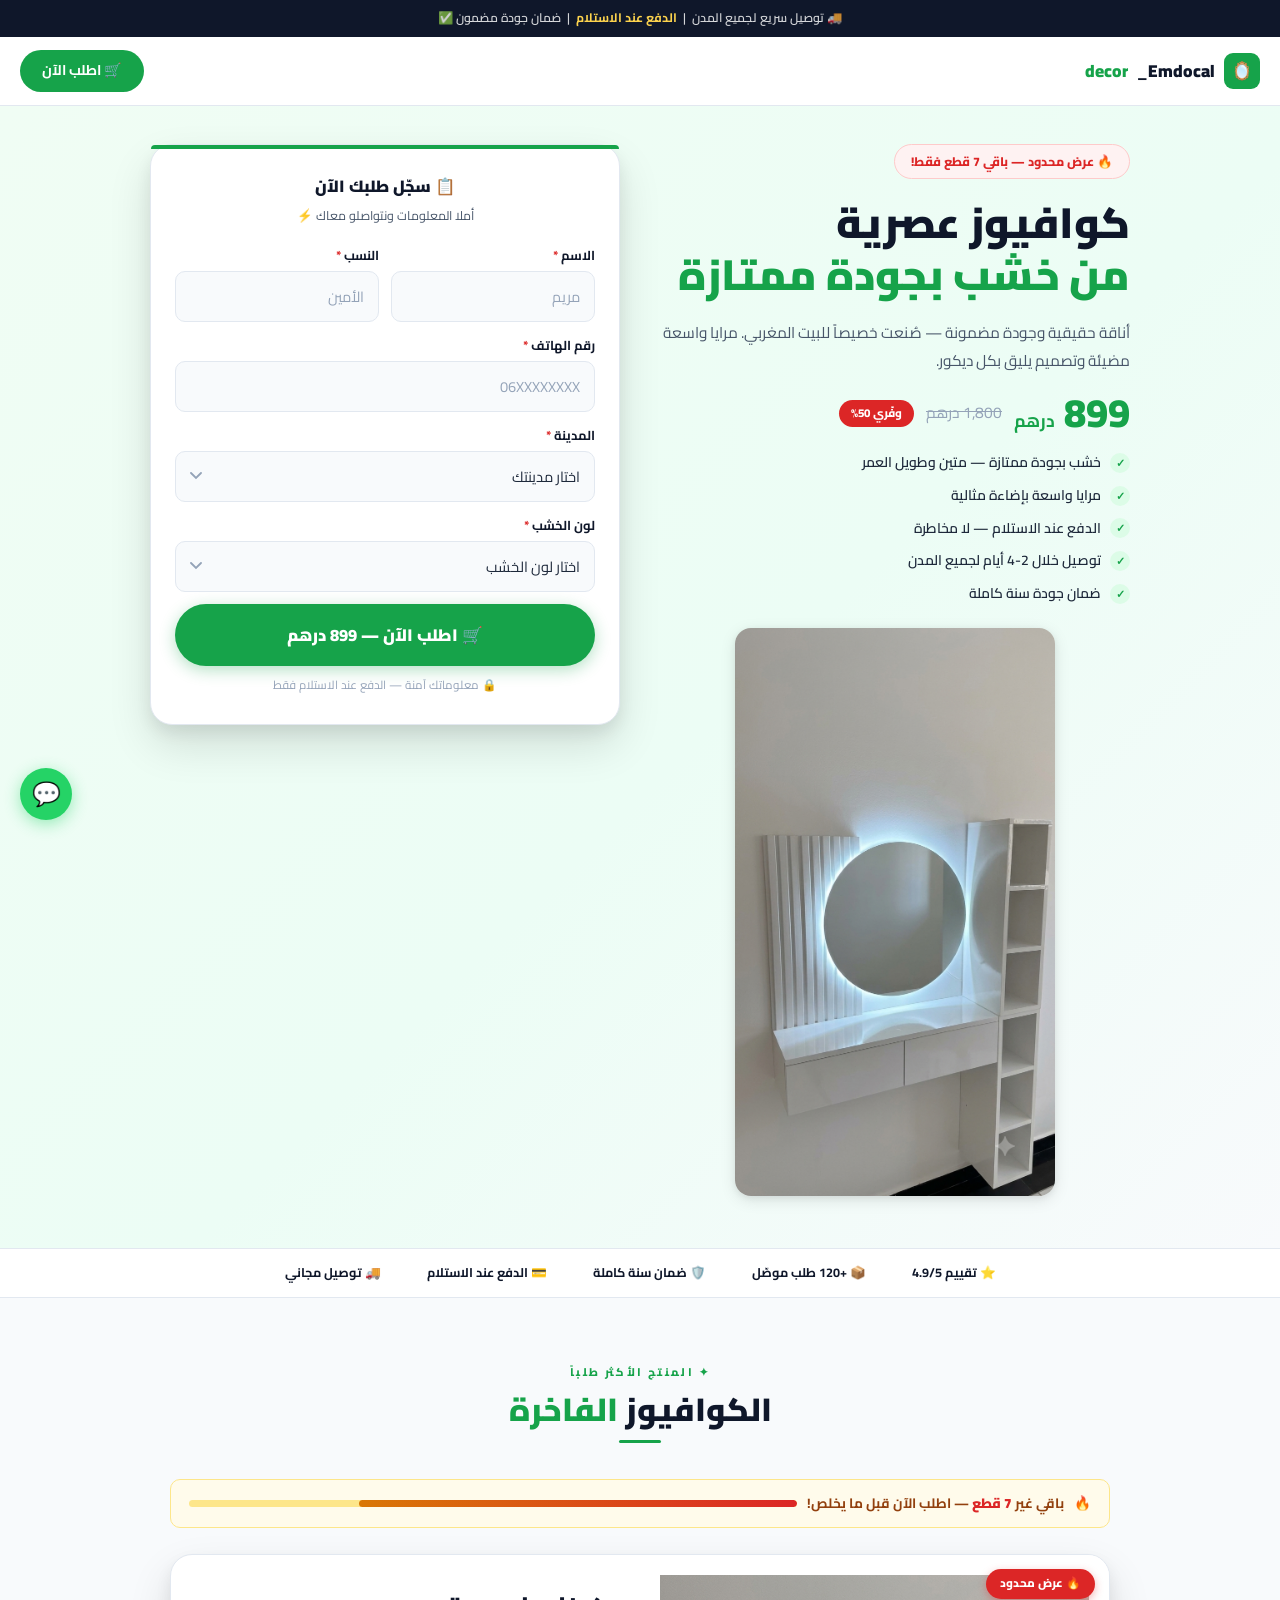
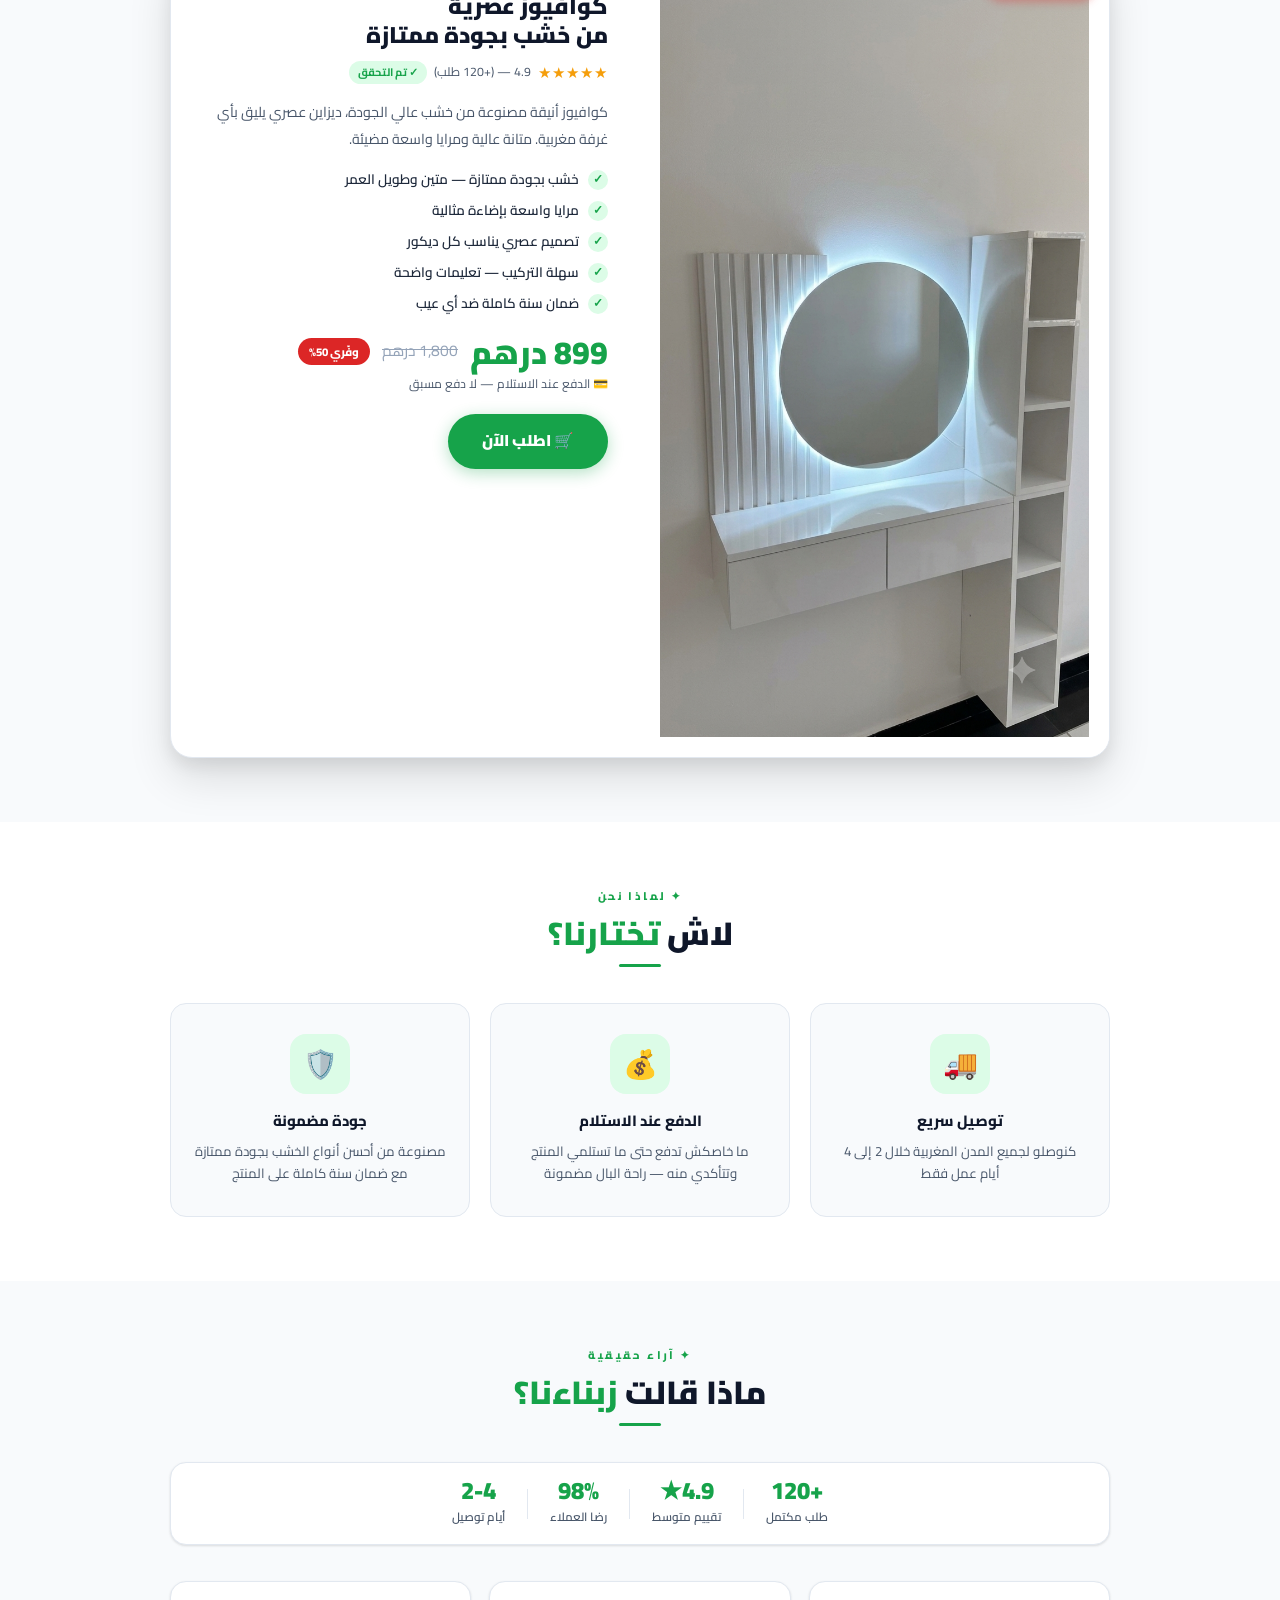
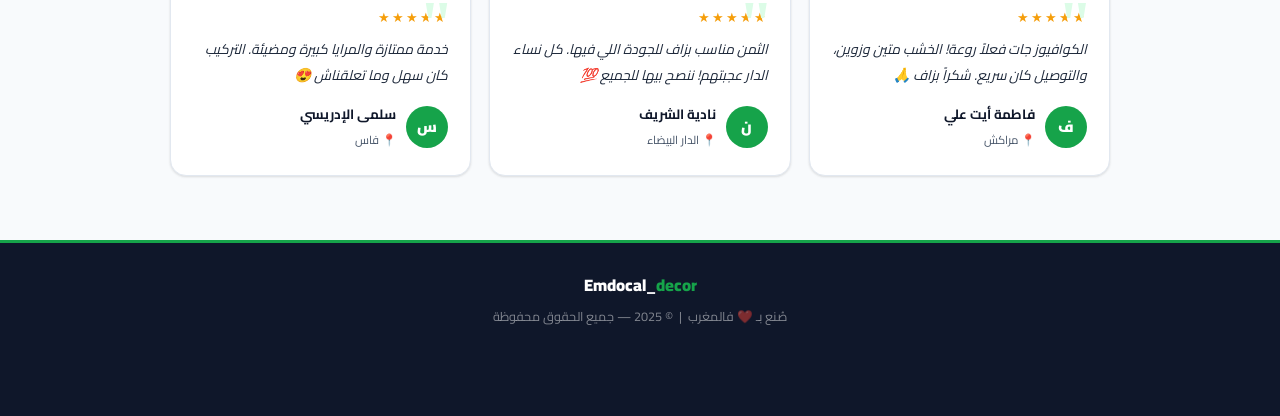
==== commit d54ec8ff: "update" ====
--- a/index.html
+++ b/index.html
@@ -3,7 +3,7 @@
 <head>
   <meta charset="UTF-8" />
   <meta name="viewport" content="width=device-width, initial-scale=1.0" />
-  <meta name="description" content="كوافيوز فاخرة من الخشب الطبيعي — 899 درهم — الدفع عند الاستلام — توصيل لجميع المدن" />
+  <meta name="description" content="كوافيوز فاخرة من خشب بجودة ممتازة — 899 درهم — الدفع عند الاستلام — توصيل لجميع المدن" />
   <title>كوافيوز فاخرة — Emdocal_decor</title>
   <link rel="preconnect" href="https://fonts.googleapis.com" />
   <link rel="preconnect" href="https://fonts.gstatic.com" crossorigin />
@@ -566,7 +566,7 @@
 
         <h1 class="hero-title">
           كوافيوز عصرية<br>
-          <span class="hi">من الخشب الطبيعي</span>
+          <span class="hi">من خشب بجودة ممتازة</span>
         </h1>
 
         <p class="hero-subtitle">
@@ -581,7 +581,7 @@
         </div>
 
         <div class="hero-features">
-          <div class="hf-item"><span class="hf-check">✓</span> خشب طبيعي 100% — متين وطويل العمر</div>
+          <div class="hf-item"><span class="hf-check">✓</span> خشب بجودة ممتازة — متين وطويل العمر</div>
           <div class="hf-item"><span class="hf-check">✓</span> مرايا واسعة بإضاءة مثالية</div>
           <div class="hf-item"><span class="hf-check">✓</span> الدفع عند الاستلام — لا مخاطرة</div>
           <div class="hf-item"><span class="hf-check">✓</span> توصيل خلال 2-4 أيام لجميع المدن</div>
@@ -592,7 +592,7 @@
           <img
             class="hero-img"
             src="image coiffuse/Gemini_Generated_Image_cwmpuzcwmpuzcwmp.png"
-            alt="كوافيوز عصرية من الخشب الطبيعي مع مرايا مضيئة"
+            alt="كوافيوز عصرية من خشب بجودة ممتازة مع مرايا مضيئة"
             loading="eager"
             width="320"
           />
@@ -706,7 +706,7 @@
           <img
             class="product-photo"
             src="image coiffuse/Gemini_Generated_Image_cwmpuzcwmpuzcwmp.png"
-            alt="كوافيوز عصرية من الخشب الطبيعي مع مرايا مضيئة"
+            alt="كوافيوز عصرية من خشب بجودة ممتازة مع مرايا مضيئة"
             loading="lazy"
             width="460"
           />
@@ -714,7 +714,7 @@
         </div>
 
         <div class="product-info">
-          <h3>كوافيوز عصرية<br>من الخشب الطبيعي الفاخر</h3>
+          <h3>كوافيوز عصرية<br>من خشب بجودة ممتازة</h3>
           <div class="star-row">
             <span class="stars">★★★★★</span>
             <span class="reviews">4.9 — (+120 طلب)</span>
@@ -722,7 +722,7 @@
           </div>
           <p class="product-desc">كوافيوز أنيقة مصنوعة من خشب عالي الجودة، ديزاين عصري يليق بأي غرفة مغربية. متانة عالية ومرايا واسعة مضيئة.</p>
           <ul class="feat-list">
-            <li>خشب طبيعي 100% — متين وطويل العمر</li>
+            <li>خشب بجودة ممتازة — متين وطويل العمر</li>
             <li>مرايا واسعة بإضاءة مثالية</li>
             <li>تصميم عصري يناسب كل ديكور</li>
             <li>سهلة التركيب — تعليمات واضحة</li>
@@ -763,7 +763,7 @@
         <div class="benefit-card rv d3">
           <div class="benefit-icon">🛡️</div>
           <h4>جودة مضمونة</h4>
-          <p>مصنوعة من أحسن أنواع الخشب الطبيعي مع ضمان سنة كاملة على المنتج</p>
+          <p>مصنوعة من أحسن أنواع الخشب بجودة ممتازة مع ضمان سنة كاملة على المنتج</p>
         </div>
 
       </div>
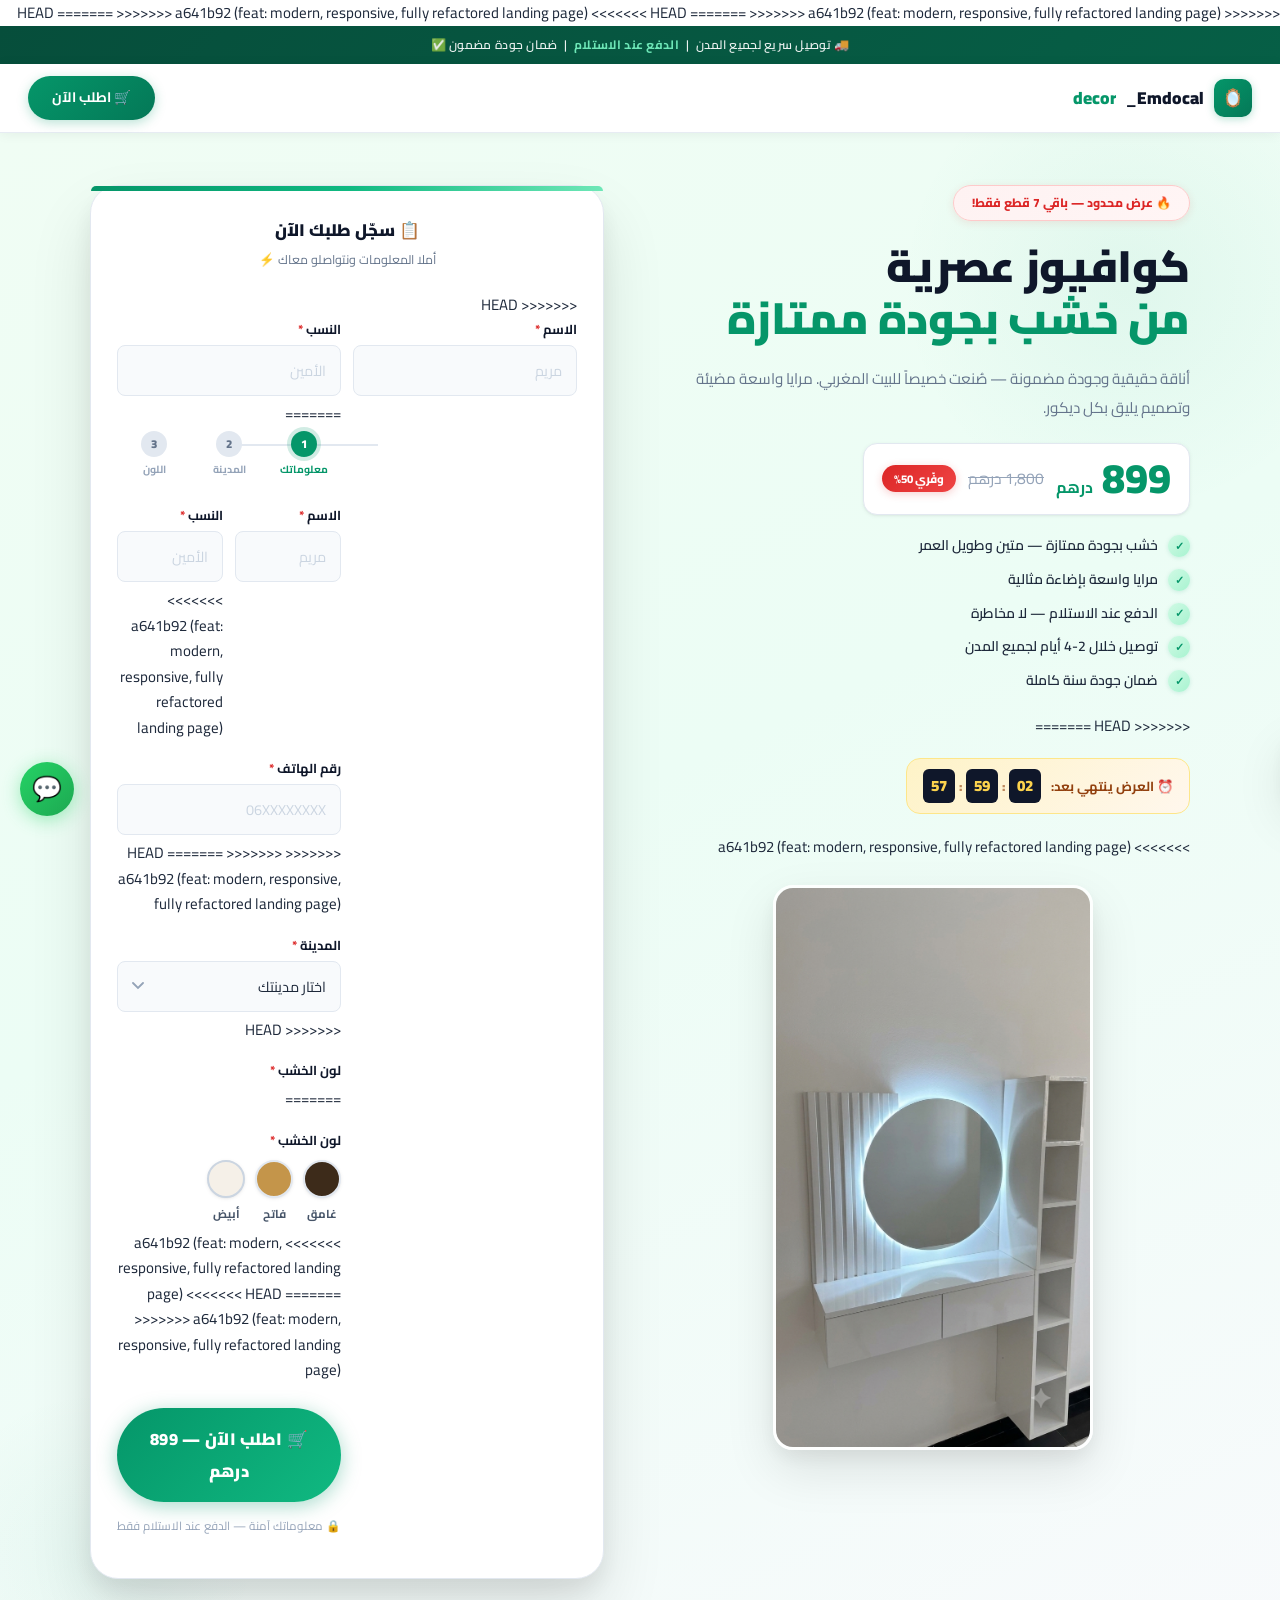
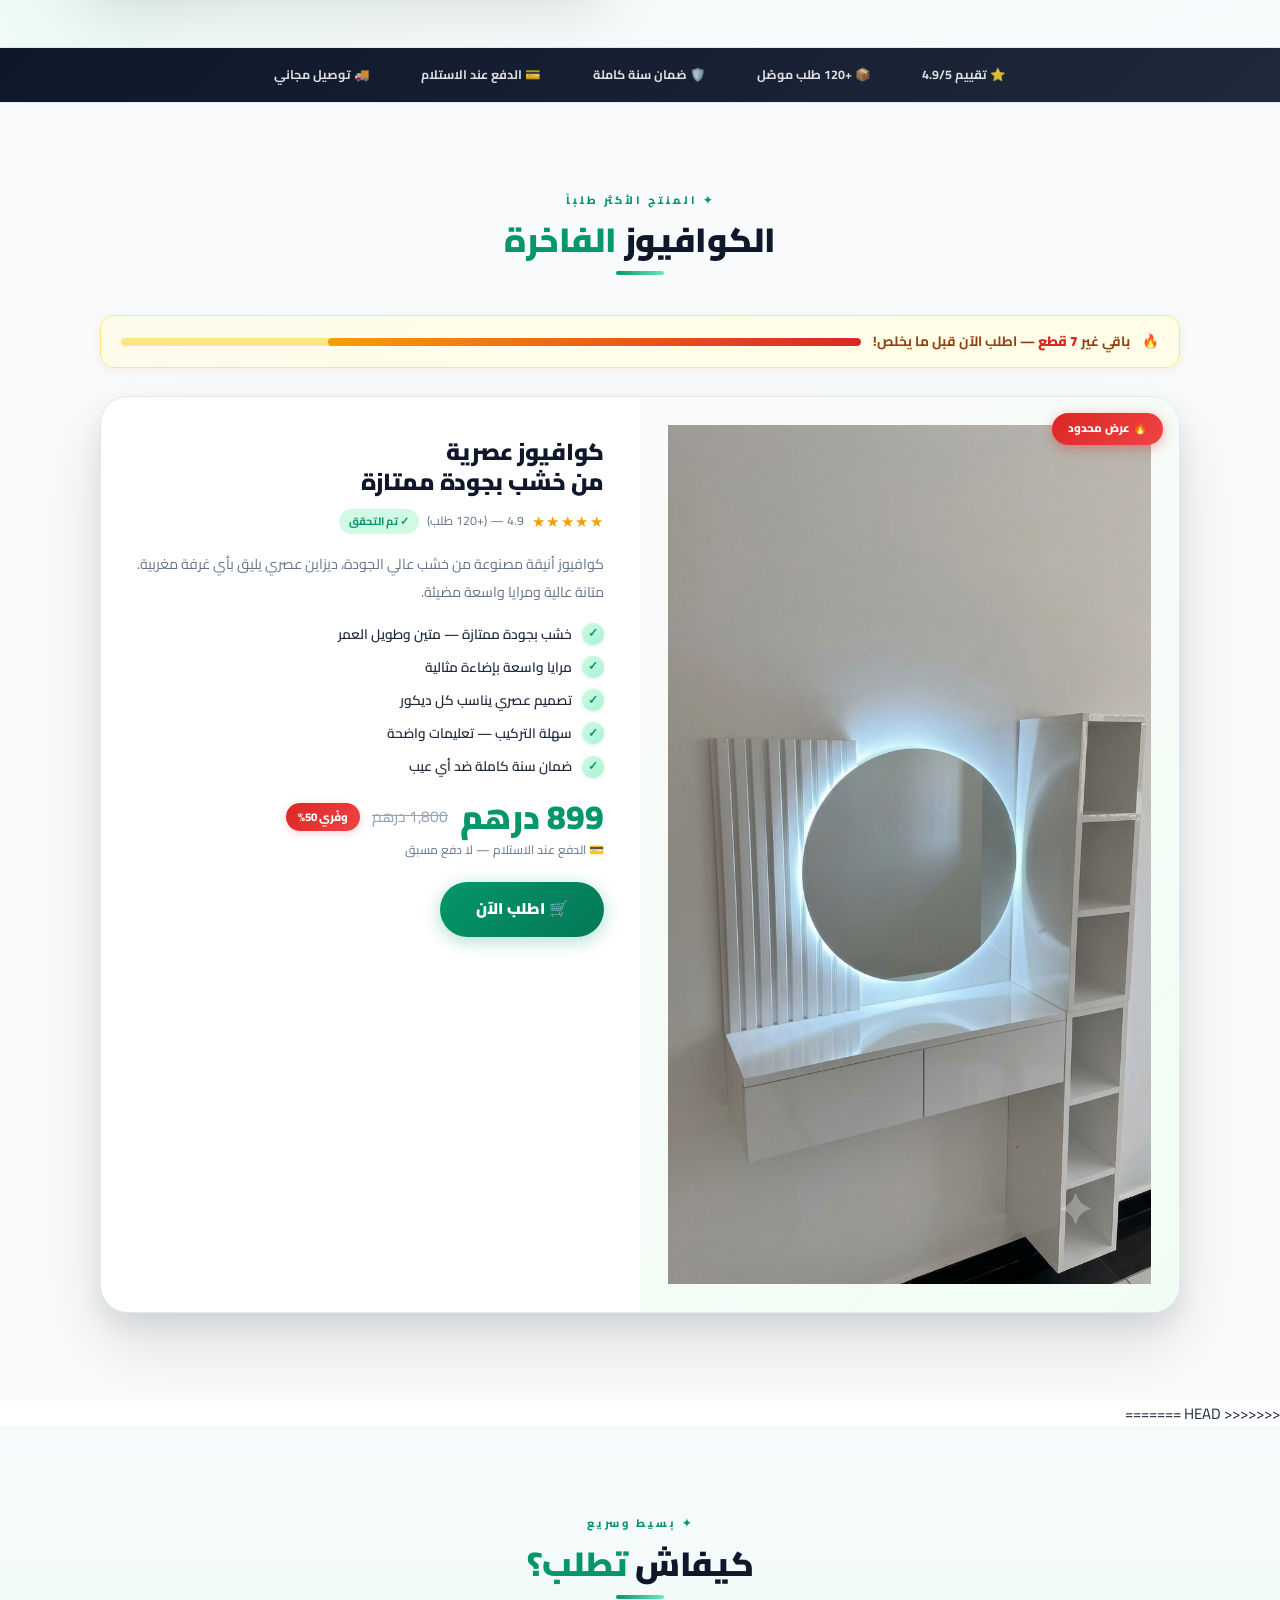
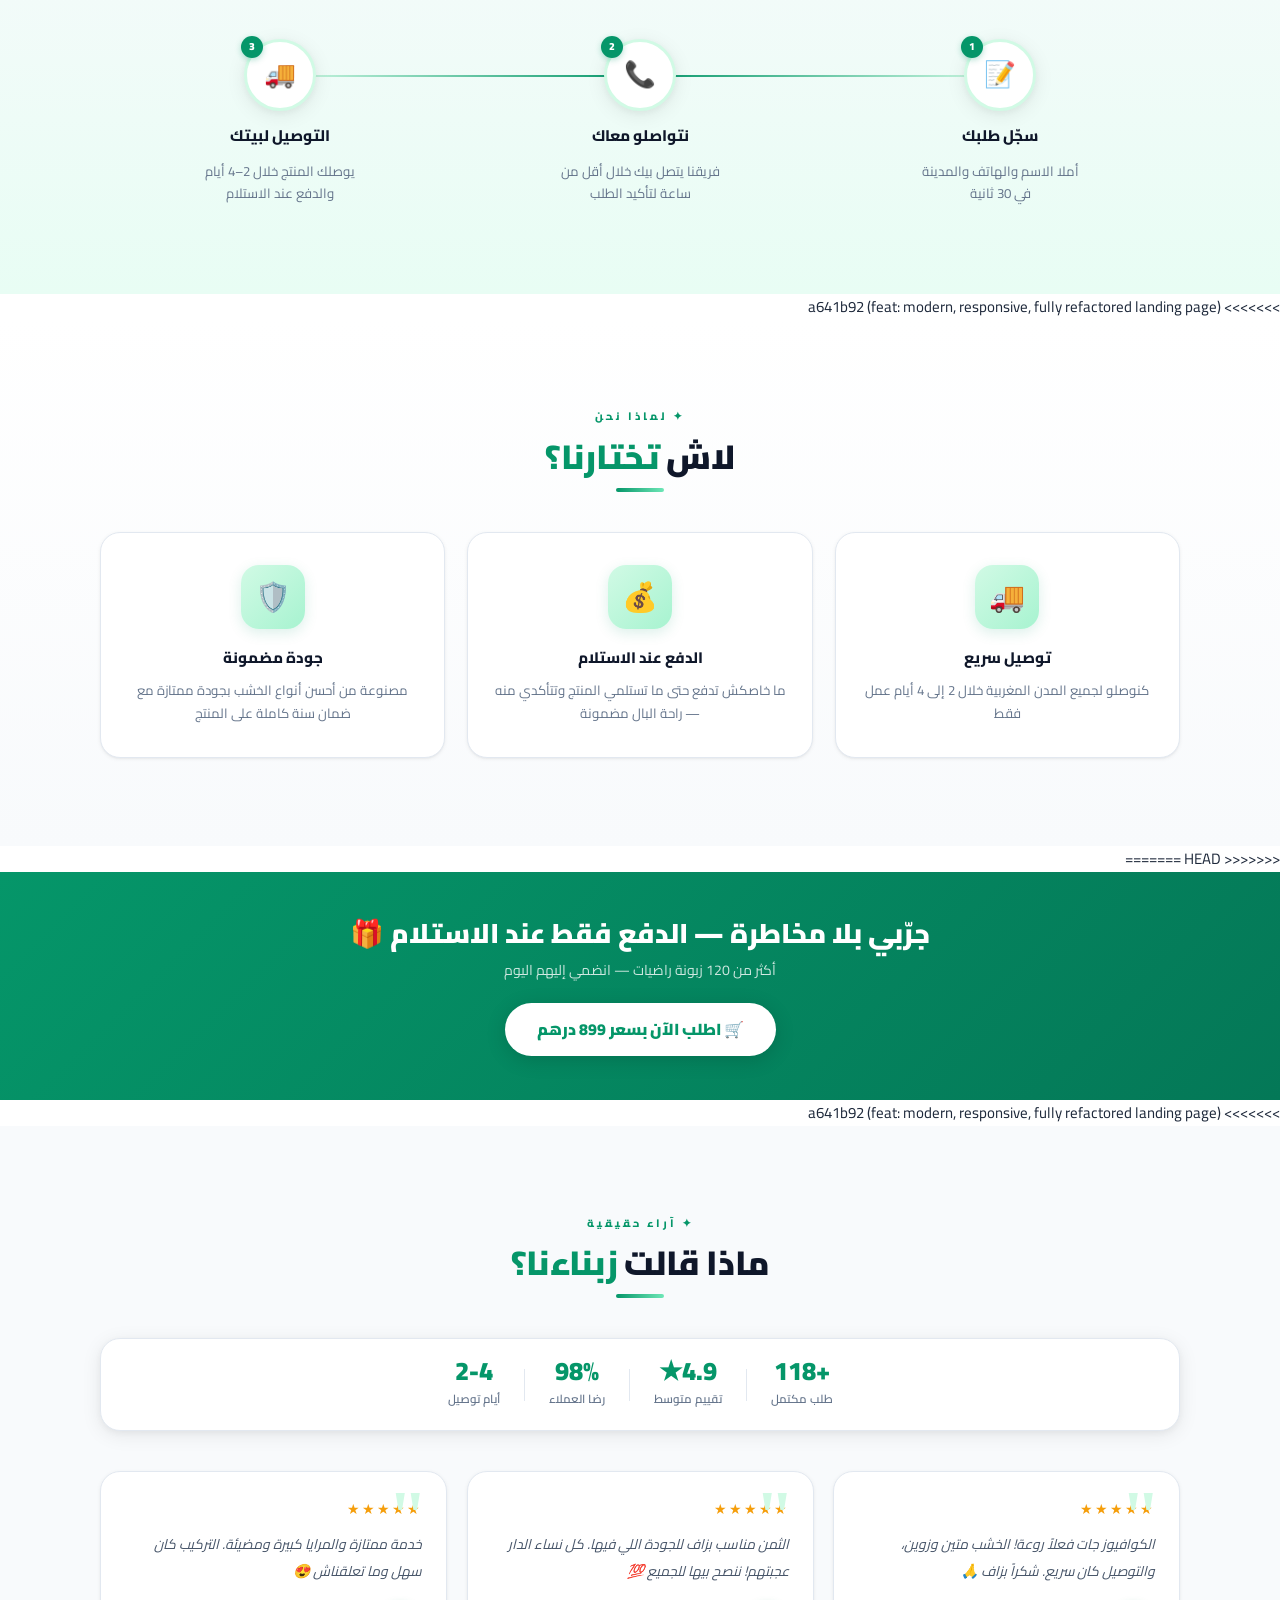
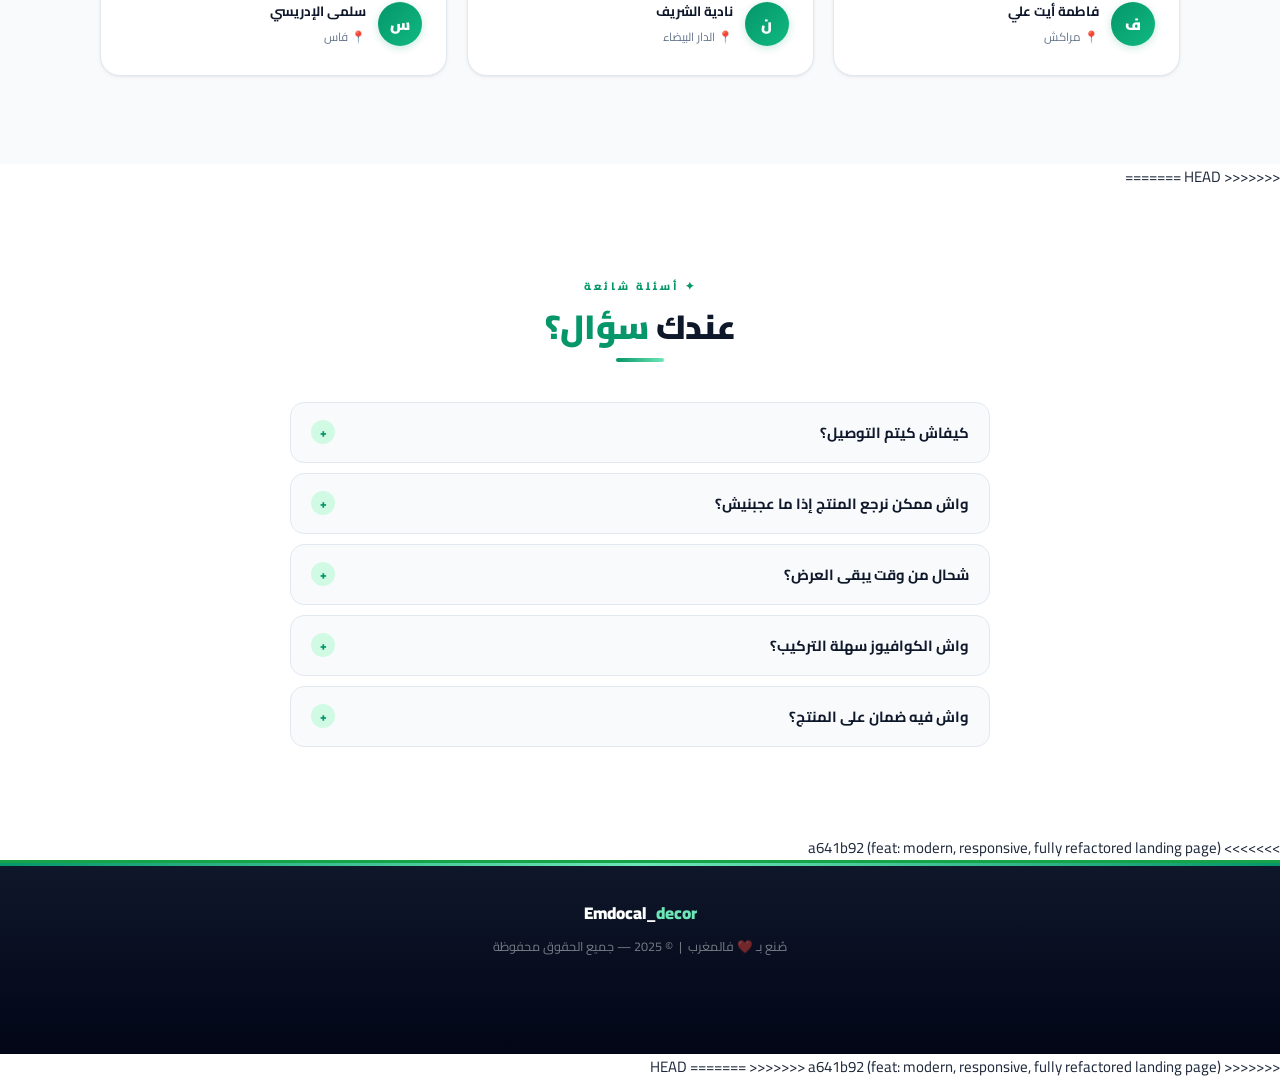
==== commit fc1d122a: "feat: modern, responsive, fully refactored landing page UI/UX improvements: - Premium modern design " ====
--- a/index.html
+++ b/index.html
@@ -8,6 +8,7 @@
   <link rel="preconnect" href="https://fonts.googleapis.com" />
   <link rel="preconnect" href="https://fonts.gstatic.com" crossorigin />
   <link href="https://fonts.googleapis.com/css2?family=Cairo:wght@400;600;700;900&display=swap" rel="stylesheet" />
+<<<<<<< HEAD
   <style>
     /* ===== RESET ===== */
     *, *::before, *::after { box-sizing: border-box; margin: 0; padding: 0; }
@@ -535,10 +536,25 @@
       40%,80%  { transform: translateX(7px); }
     }
   </style>
+=======
+  <!-- Stylesheet -->
+  <link rel="stylesheet" href="css/variables.css" />
+  <link rel="stylesheet" href="css/base.css" />
+  <link rel="stylesheet" href="css/layout.css" />
+  <link rel="stylesheet" href="css/components.css" />
+  <link rel="stylesheet" href="css/animations.css" />
+  <link rel="stylesheet" href="css/responsive.css" />
+>>>>>>> a641b92 (feat: modern, responsive, fully refactored landing page)
 </head>
 
 <body>
 
+<<<<<<< HEAD
+=======
+  <!-- Scroll progress bar -->
+  <div id="scrollProgress"></div>
+
+>>>>>>> a641b92 (feat: modern, responsive, fully refactored landing page)
   <!-- TOPBAR -->
   <div class="topbar">
     🚚 توصيل سريع لجميع المدن &nbsp;|&nbsp;
@@ -588,6 +604,21 @@
           <div class="hf-item"><span class="hf-check">✓</span> ضمان جودة سنة كاملة</div>
         </div>
 
+<<<<<<< HEAD
+=======
+        <!-- Countdown timer -->
+        <div class="countdown-wrap">
+          <span class="cd-label">⏰ العرض ينتهي بعد:</span>
+          <div class="countdown-digits">
+            <span class="cd-box" id="cdH">00</span>
+            <span class="cd-sep">:</span>
+            <span class="cd-box" id="cdM">00</span>
+            <span class="cd-sep">:</span>
+            <span class="cd-box" id="cdS">00</span>
+          </div>
+        </div>
+
+>>>>>>> a641b92 (feat: modern, responsive, fully refactored landing page)
         <div class="hero-img-wrap">
           <img
             class="hero-img"
@@ -609,6 +640,7 @@
             <div class="form-card-sub">أملا المعلومات ونتواصلو معاك ⚡</div>
           </div>
 
+<<<<<<< HEAD
           <form id="orderForm" novalidate>
 
             <div class="form-row">
@@ -619,12 +651,46 @@
               <div class="form-group">
                 <label for="lastName">النسب <span class="req">*</span></label>
                 <input class="form-control" id="lastName" type="text" placeholder="الأمين" required autocomplete="family-name" />
+=======
+          <!-- Form steps -->
+          <div class="form-steps" id="formSteps">
+            <div class="form-step active" data-step="1">
+              <div class="step-dot">1</div>
+              <div class="step-lbl">معلوماتك</div>
+            </div>
+            <div class="form-step" data-step="2">
+              <div class="step-dot">2</div>
+              <div class="step-lbl">المدينة</div>
+            </div>
+            <div class="form-step" data-step="3">
+              <div class="step-dot">3</div>
+              <div class="step-lbl">اللون</div>
+            </div>
+          </div>
+
+          <form id="orderForm" novalidate>
+
+            <div class="form-row">
+            <div class="form-group">
+              <label for="firstName">الاسم <span class="req">*</span></label>
+              <input class="form-control" id="firstName" type="text" placeholder="مريم" required autocomplete="given-name" />
+              <div class="field-msg">✓ ممتاز</div>
+            </div>
+              <div class="form-group">
+                <label for="lastName">النسب <span class="req">*</span></label>
+                <input class="form-control" id="lastName" type="text" placeholder="الأمين" required autocomplete="family-name" />
+                <div class="field-msg">✓ ممتاز</div>
+>>>>>>> a641b92 (feat: modern, responsive, fully refactored landing page)
               </div>
             </div>
 
             <div class="form-group">
               <label for="phone">رقم الهاتف <span class="req">*</span></label>
               <input class="form-control" id="phone" type="tel" placeholder="06XXXXXXXX" required pattern="[0-9]{10}" autocomplete="tel" />
+<<<<<<< HEAD
+=======
+              <div class="field-msg" id="phoneMsg">✓ رقم صحيح</div>
+>>>>>>> a641b92 (feat: modern, responsive, fully refactored landing page)
             </div>
 
             <div class="form-group">
@@ -645,16 +711,42 @@
                 <option>تمارة</option>
                 <option>مدينة أخرى</option>
               </select>
+<<<<<<< HEAD
             </div>
 
             <div class="form-group">
               <label for="color">لون الخشب <span class="req">*</span></label>
+=======
+              <div class="field-msg">✓ تم الاختيار</div>
+            </div>
+
+            <div class="form-group">
+              <label>لون الخشب <span class="req">*</span></label>
+              <div class="color-swatches">
+                <button type="button" class="swatch-btn" data-value="خشب غامق">
+                  <div class="swatch-circle dark"><span class="swatch-check">✓</span></div>
+                  <span class="swatch-label">غامق</span>
+                </button>
+                <button type="button" class="swatch-btn" data-value="خشب فاتح">
+                  <div class="swatch-circle light"><span class="swatch-check">✓</span></div>
+                  <span class="swatch-label">فاتح</span>
+                </button>
+                <button type="button" class="swatch-btn" data-value="خشب أبيض">
+                  <div class="swatch-circle white"><span class="swatch-check">✓</span></div>
+                  <span class="swatch-label">أبيض</span>
+                </button>
+              </div>
+>>>>>>> a641b92 (feat: modern, responsive, fully refactored landing page)
               <select class="form-control" id="color" required>
                 <option value="" disabled selected>اختار لون الخشب</option>
                 <option value="خشب غامق">خشب غامق</option>
                 <option value="خشب فاتح">خشب فاتح</option>
                 <option value="خشب أبيض">خشب أبيض</option>
               </select>
+<<<<<<< HEAD
+=======
+              <div class="field-msg" id="colorMsg">✓ تم اختيار اللون</div>
+>>>>>>> a641b92 (feat: modern, responsive, fully refactored landing page)
             </div>
 
             <button class="btn-submit" type="submit" id="submitBtn">
@@ -740,6 +832,44 @@
     </div>
   </section>
 
+<<<<<<< HEAD
+=======
+  <!-- ===== HOW IT WORKS ===== -->
+  <section class="how-section">
+    <div class="container">
+      <p class="sec-label rv">✦ بسيط وسريع</p>
+      <h2 class="section-title rv">كيفاش <span>تطلب؟</span></h2>
+      <div class="divider rv"></div>
+      <div class="steps-row rv">
+        <div class="how-step">
+          <div class="how-step-num">
+            <span class="step-n">1</span>
+            📝
+          </div>
+          <h4>سجّل طلبك</h4>
+          <p>أملا الاسم والهاتف والمدينة في 30 ثانية</p>
+        </div>
+        <div class="how-step">
+          <div class="how-step-num">
+            <span class="step-n">2</span>
+            📞
+          </div>
+          <h4>نتواصلو معاك</h4>
+          <p>فريقنا يتصل بيك خلال أقل من ساعة لتأكيد الطلب</p>
+        </div>
+        <div class="how-step">
+          <div class="how-step-num">
+            <span class="step-n">3</span>
+            🚚
+          </div>
+          <h4>التوصيل لبيتك</h4>
+          <p>يوصلك المنتج خلال 2–4 أيام والدفع عند الاستلام</p>
+        </div>
+      </div>
+    </div>
+  </section>
+
+>>>>>>> a641b92 (feat: modern, responsive, fully refactored landing page)
   <!-- ===== BENEFITS ===== -->
   <section class="benefits-section">
     <div class="container">
@@ -770,6 +900,16 @@
     </div>
   </section>
 
+<<<<<<< HEAD
+=======
+  <!-- CTA BANNER -->
+  <div class="section-cta-banner">
+    <h2>جرّبي بلا مخاطرة — الدفع فقط عند الاستلام 🎁</h2>
+    <p>أكثر من 120 زبونة راضيات — انضمي إليهم اليوم</p>
+    <a href="#order" class="btn-banner">🛒 اطلب الآن بسعر 899 درهم</a>
+  </div>
+
+>>>>>>> a641b92 (feat: modern, responsive, fully refactored landing page)
   <!-- ===== TESTIMONIALS ===== -->
   <section class="testimonials-section">
     <div class="container">
@@ -829,6 +969,61 @@
     </div>
   </section>
 
+<<<<<<< HEAD
+=======
+  <!-- ===== FAQ ===== -->
+  <section class="faq-section">
+    <div class="container">
+      <p class="sec-label rv">✦ أسئلة شائعة</p>
+      <h2 class="section-title rv">عندك <span>سؤال؟</span></h2>
+      <div class="divider rv"></div>
+      <div class="faq-list rv">
+
+        <div class="faq-item">
+          <button class="faq-q" aria-expanded="false">
+            <span>كيفاش كيتم التوصيل؟</span>
+            <span class="faq-icon">+</span>
+          </button>
+          <div class="faq-a">نوصلو لجميع مدن المغرب عبر شركات الشحن المعتمدة — خلال 2 إلى 4 أيام عمل. التوصيل مجاني والدفع عند الاستلام فقط.</div>
+        </div>
+
+        <div class="faq-item">
+          <button class="faq-q" aria-expanded="false">
+            <span>واش ممكن نرجع المنتج إذا ما عجبنيش؟</span>
+            <span class="faq-icon">+</span>
+          </button>
+          <div class="faq-a">آه، عندنا سياسة إرجاع مرنة. إذا كان المنتج معيوب أو مش كيف توقعتيه، تواصلي معنا خلال 7 أيام وغادي نحلو ليك الأمر.</div>
+        </div>
+
+        <div class="faq-item">
+          <button class="faq-q" aria-expanded="false">
+            <span>شحال من وقت يبقى العرض؟</span>
+            <span class="faq-icon">+</span>
+          </button>
+          <div class="faq-a">العرض محدود بالكمية المتاحة — باقي غير 7 قطع. ما تخسريش الفرصة وسجلي طلبك دروك.</div>
+        </div>
+
+        <div class="faq-item">
+          <button class="faq-q" aria-expanded="false">
+            <span>واش الكوافيوز سهلة التركيب؟</span>
+            <span class="faq-icon">+</span>
+          </button>
+          <div class="faq-a">نعم، تجي مع دليل تركيب مفصل بالصور. وإذا محتاجتي مساعدة، فريقنا متاح على واتساب.</div>
+        </div>
+
+        <div class="faq-item">
+          <button class="faq-q" aria-expanded="false">
+            <span>واش فيه ضمان على المنتج؟</span>
+            <span class="faq-icon">+</span>
+          </button>
+          <div class="faq-a">آه، ضمان سنة كاملة ضد أي عيب في الصنع. جودتنا مضمونة 100%.</div>
+        </div>
+
+      </div>
+    </div>
+  </section>
+
+>>>>>>> a641b92 (feat: modern, responsive, fully refactored landing page)
   <!-- FOOTER -->
   <footer>
     <div class="footer-logo">Emdocal_<em>decor</em></div>
@@ -846,6 +1041,7 @@
   <!-- Scroll top -->
   <button id="scrollTop" title="العودة للأعلى">↑</button>
 
+<<<<<<< HEAD
   <!-- ===== JAVASCRIPT ===== -->
   <script>
     // Scroll-to-top
@@ -935,6 +1131,23 @@
       setTimeout(() => el.style.animation = '', 500);
     }
   </script>
+=======
+  <!-- Recent order toast -->
+  <div id="orderToast">
+    <div class="toast-avatar">ف</div>
+    <div class="toast-text">
+      <strong id="toastName">فاطمة من مراكش</strong>
+      <span id="toastTime">طلبت منذ 3 دقائق</span>
+    </div>
+    <div class="toast-dot"></div>
+  </div>
+
+  <!-- ===== JAVASCRIPT ===== -->
+
+
+  <!-- JS Modules -->
+  <script type="module" src="js/app.js"></script>
+>>>>>>> a641b92 (feat: modern, responsive, fully refactored landing page)
 
 </body>
 </html>
--- a/css/variables.css
+++ b/css/variables.css
@@ -0,0 +1,40 @@
+/* ===== VARIABLES ===== */
+    :root {
+      --primary:    #059669;
+      --primary-d:  #047857;
+      --primary-l:  #D1FAE5;
+      --primary-bg: #ECFDF5;
+      --red:        #DC2626;
+      --white:      #FFFFFF;
+      --surface:    #F8FAFC;
+      --gray-100:   #F1F5F9;
+      --gray-200:   #E2E8F0;
+      --gray-300:   #CBD5E1;
+      --gray-400:   #94A3B8;
+      --gray-500:   #64748B;
+      --gray-600:   #475569;
+      --gray-800:   #1E293B;
+      --gray-900:   #0F172A;
+      --text:       #1E293B;
+      --radius-sm:  8px;
+      --radius:     14px;
+      --radius-lg:  20px;
+      --radius-xl:  28px;
+      --sh-sm:  0 1px 4px rgba(0,0,0,.06), 0 1px 2px rgba(0,0,0,.04);
+      --sh-md:  0 4px 20px rgba(0,0,0,.08), 0 2px 8px rgba(0,0,0,.05);
+      --sh-lg:  0 20px 50px rgba(0,0,0,.10), 0 8px 20px rgba(0,0,0,.06);
+      --sh-xl:  0 32px 64px rgba(0,0,0,.11), 0 12px 24px rgba(0,0,0,.07);
+      --tr: .2s cubic-bezier(.4,0,.2,1);
+    }
+
+    html { scroll-behavior: smooth; }
+
+    body {
+      font-family: 'Cairo', sans-serif;
+      background: var(--white);
+      color: var(--text);
+      direction: rtl;
+      overflow-x: hidden;
+      line-height: 1.7;
+      font-size: 15px;
+    }
--- a/css/base.css
+++ b/css/base.css
@@ -0,0 +1,15 @@
+/* ===== RESET ===== */
+    *, *::before, *::after { box-sizing: border-box; margin: 0; padding: 0; }
+
+/* ===== BASE ===== */
+html { scroll-behavior: smooth; }
+
+body {
+  font-family: 'Cairo', sans-serif;
+  background: var(--white);
+  color: var(--text);
+  direction: rtl;
+  overflow-x: hidden;
+  line-height: 1.7;
+  font-size: 15px;
+}
--- a/css/layout.css
+++ b/css/layout.css
@@ -0,0 +1,637 @@
+/* ===== TOPBAR ===== */
+    .topbar {
+      background: linear-gradient(135deg, #064E3B 0%, #065F46 100%);
+      color: rgba(255,255,255,.92);
+      text-align: center;
+      font-size: .76rem;
+      font-weight: 600;
+      padding: 9px 16px;
+      letter-spacing: .3px;
+    }
+    .topbar strong { color: #6EE7B7; }
+
+/* ===== NAV ===== */
+    nav {
+      background: rgba(255,255,255,.9);
+      backdrop-filter: blur(16px);
+      -webkit-backdrop-filter: blur(16px);
+      padding: 12px 28px;
+      display: flex;
+      align-items: center;
+      justify-content: space-between;
+      border-bottom: 1px solid rgba(226,232,240,.8);
+      position: sticky;
+      top: 0;
+      z-index: 200;
+      box-shadow: 0 1px 12px rgba(0,0,0,.06);
+    }
+    .nav-logo {
+      font-size: 1.08rem;
+      font-weight: 900;
+      color: var(--gray-900);
+      display: flex;
+      align-items: center;
+      gap: 10px;
+    }
+    .logo-icon {
+      width: 38px; height: 38px;
+      background: linear-gradient(135deg, var(--primary), var(--primary-d));
+      border-radius: 10px;
+      display: flex; align-items: center; justify-content: center;
+      font-size: 1.1rem;
+      flex-shrink: 0;
+      box-shadow: 0 2px 8px rgba(5,150,105,.28);
+    }
+    .logo-em { color: var(--primary); }
+    .nav-cta {
+      background: linear-gradient(135deg, var(--primary), var(--primary-d));
+      color: var(--white);
+      border: none;
+      padding: 10px 24px;
+      border-radius: 50px;
+      font-family: 'Cairo', sans-serif;
+      font-size: .86rem;
+      font-weight: 700;
+      cursor: pointer;
+      text-decoration: none;
+      box-shadow: 0 3px 12px rgba(5,150,105,.28);
+      transition: opacity var(--tr), transform var(--tr), box-shadow var(--tr);
+    }
+    .nav-cta:hover { opacity: .9; transform: translateY(-1px); box-shadow: 0 6px 20px rgba(5,150,105,.38); }
+
+/* ===== HERO ===== */
+    .hero {
+      background: linear-gradient(155deg, #F0FDF4 0%, #ECFDF5 45%, var(--surface) 100%);
+      padding: 52px 20px 68px;
+      position: relative;
+      overflow: hidden;
+    }
+    .hero::before {
+      content: '';
+      position: absolute;
+      top: -100px; right: -100px;
+      width: 500px; height: 500px;
+      background: radial-gradient(circle, rgba(5,150,105,.06) 0%, transparent 65%);
+      pointer-events: none;
+    }
+    .hero::after {
+      content: '';
+      position: absolute;
+      bottom: -80px; left: -80px;
+      width: 350px; height: 350px;
+      background: radial-gradient(circle, rgba(5,150,105,.05) 0%, transparent 65%);
+      pointer-events: none;
+    }
+    .hero-inner {
+      max-width: 1000px;
+      margin: 0 auto;
+      display: grid;
+      grid-template-columns: 1fr 1fr;
+      gap: 52px;
+      align-items: start;
+      position: relative;
+      z-index: 1;
+    }
+    @media (max-width: 740px) {
+      .hero-inner { grid-template-columns: 1fr; gap: 36px; }
+    }
+
+    /* Hero left pane */
+    .hero-info { display: flex; flex-direction: column; gap: 20px; }
+
+    .urgency-badge {
+      display: inline-flex;
+      align-items: center;
+      gap: 7px;
+      background: linear-gradient(135deg, #FEF2F2, #FFF5F5);
+      border: 1.5px solid #FECACA;
+      color: var(--red);
+      padding: 7px 18px;
+      border-radius: 50px;
+      font-size: .76rem;
+      font-weight: 800;
+      width: fit-content;
+      box-shadow: 0 2px 8px rgba(220,38,38,.1);
+      animation: pulse-badge 2.4s infinite;
+    }
+    @keyframes pulse-badge {
+      0%,100% { box-shadow: 0 2px 8px rgba(220,38,38,.1), 0 0 0 0 rgba(220,38,38,.18); }
+      50%      { box-shadow: 0 2px 8px rgba(220,38,38,.1), 0 0 0 8px rgba(220,38,38,0); }
+    }
+
+    .hero-title {
+      font-size: clamp(1.8rem, 5vw, 2.75rem);
+      font-weight: 900;
+      color: var(--gray-900);
+      line-height: 1.18;
+      letter-spacing: -.4px;
+    }
+    .hero-title .hi { color: var(--primary); }
+
+    .hero-subtitle {
+      font-size: .95rem;
+      color: var(--gray-500);
+      line-height: 1.9;
+    }
+
+    .price-block {
+      display: flex;
+      align-items: center;
+      gap: 12px;
+      flex-wrap: wrap;
+      background: var(--white);
+      border: 1px solid var(--gray-200);
+      border-radius: var(--radius);
+      padding: 14px 18px;
+      box-shadow: var(--sh-sm);
+      width: fit-content;
+    }
+    .price-main { font-size: 2.6rem; font-weight: 900; color: var(--primary); line-height: 1; }
+    .price-unit { font-size: 1rem; font-weight: 700; color: var(--primary); }
+    .price-old { font-size: .95rem; color: var(--gray-400); text-decoration: line-through; }
+    .price-badge {
+      background: linear-gradient(135deg, var(--red), #EF4444);
+      color: #fff;
+      font-size: .71rem;
+      font-weight: 800;
+      padding: 4px 12px;
+      border-radius: 50px;
+      box-shadow: 0 2px 8px rgba(220,38,38,.22);
+    }
+
+    .hero-features { display: flex; flex-direction: column; gap: 10px; }
+    .hf-item {
+      display: flex;
+      align-items: center;
+      gap: 10px;
+      font-size: .87rem;
+      font-weight: 600;
+      color: var(--gray-800);
+    }
+    .hf-check {
+      width: 22px; height: 22px;
+      flex-shrink: 0;
+      background: linear-gradient(135deg, var(--primary-l), #A7F3D0);
+      border-radius: 50%;
+      display: flex; align-items: center; justify-content: center;
+      font-size: .68rem;
+      color: var(--primary);
+      font-weight: 900;
+      box-shadow: 0 1px 4px rgba(5,150,105,.15);
+    }
+
+    .hero-img-wrap { display: flex; justify-content: center; margin-top: 6px; }
+    .hero-img {
+      width: 100%;
+      max-width: 320px;
+      border-radius: var(--radius-lg);
+      object-fit: cover;
+      display: block;
+      box-shadow: var(--sh-lg);
+      border: 3px solid rgba(255,255,255,.85);
+    }
+
+    /* Hero right pane: form card */
+    .hero-form-wrap { position: relative; }
+    .hero-form-card {
+      background: var(--white);
+      border-radius: var(--radius-xl);
+      box-shadow: var(--sh-xl);
+      padding: 30px 26px;
+      border: 1px solid var(--gray-200);
+      position: relative;
+    }
+    .hero-form-card::before {
+      content: '';
+      position: absolute;
+      top: 0; left: 0; right: 0;
+      height: 5px;
+      background: linear-gradient(90deg, var(--primary), #10B981, #6EE7B7);
+      border-radius: var(--radius-xl) var(--radius-xl) 0 0;
+    }
+    .form-card-header { text-align: center; margin-bottom: 22px; }
+    .form-card-title { font-size: 1.05rem; font-weight: 900; color: var(--gray-900); }
+    .form-card-sub { font-size: .78rem; color: var(--gray-500); margin-top: 5px; }
+
+    /* Form */
+    .form-row { display: grid; grid-template-columns: 1fr 1fr; gap: 12px; }
+    @media (max-width: 400px) { .form-row { grid-template-columns: 1fr; } }
+
+    .form-group { display: flex; flex-direction: column; gap: 5px; margin-bottom: 12px; }
+    .form-group label { font-size: .81rem; font-weight: 700; color: var(--gray-900); }
+    .req { color: var(--red); }
+
+    .form-control {
+      font-family: 'Cairo', sans-serif;
+      font-size: .9rem;
+      color: var(--text);
+      background: var(--surface);
+      border: 1.5px solid var(--gray-200);
+      border-radius: var(--radius-sm);
+      padding: 11px 14px;
+      outline: none;
+      direction: rtl;
+      width: 100%;
+      transition: border-color var(--tr), box-shadow var(--tr), background var(--tr);
+    }
+    .form-control:focus {
+      border-color: var(--primary);
+      box-shadow: 0 0 0 3px rgba(5,150,105,.1);
+      background: var(--white);
+    }
+    .form-control::placeholder { color: var(--gray-300); }
+    select.form-control {
+      appearance: none;
+      cursor: pointer;
+      background-image: url("data:image/svg+xml,%3Csvg xmlns='http://www.w3.org/2000/svg' width='12' height='8' viewBox='0 0 12 8'%3E%3Cpath d='M1 1l5 5 5-5' stroke='%2394A3B8' stroke-width='1.8' fill='none' stroke-linecap='round'/%3E%3C/svg%3E");
+      background-repeat: no-repeat;
+      background-position: left 14px center;
+      padding-left: 36px;
+    }
+
+    .btn-submit {
+      width: 100%;
+      background: linear-gradient(135deg, var(--primary), var(--primary-d));
+      color: var(--white);
+      font-family: 'Cairo', sans-serif;
+      font-size: 1.04rem;
+      font-weight: 900;
+      padding: 15px;
+      border-radius: 50px;
+      border: none;
+      cursor: pointer;
+      box-shadow: 0 4px 20px rgba(5,150,105,.35);
+      transition: opacity var(--tr), transform var(--tr), box-shadow var(--tr);
+      display: flex;
+      align-items: center;
+      justify-content: center;
+      gap: 8px;
+      margin-top: 8px;
+      letter-spacing: .3px;
+    }
+    .btn-submit:hover { opacity: .92; transform: translateY(-2px); box-shadow: 0 8px 28px rgba(5,150,105,.45); }
+    .btn-submit:active { transform: translateY(0); }
+    .btn-submit:disabled { opacity: .6; cursor: not-allowed; transform: none; }
+
+    .form-note {
+      text-align: center;
+      font-size: .73rem;
+      color: var(--gray-400);
+      margin-top: 10px;
+      display: flex;
+      align-items: center;
+      justify-content: center;
+      gap: 5px;
+    }
+
+    .form-success { display: none; text-align: center; padding: 24px 10px; }
+    .success-icon { font-size: 3.6rem; display: block; margin-bottom: 12px; }
+    .form-success h3 { font-size: 1.18rem; font-weight: 900; color: var(--primary); margin-bottom: 8px; }
+    .form-success p { font-size: .87rem; color: var(--gray-600); line-height: 1.75; }
+
+/* ===== TRUST STRIP ===== */
+    .trust-strip {
+      background: linear-gradient(135deg, var(--gray-900) 0%, #1E293B 100%);
+      padding: 16px 20px;
+    }
+    .trust-inner {
+      max-width: 900px;
+      margin: 0 auto;
+      display: flex;
+      justify-content: center;
+      gap: clamp(14px, 4vw, 52px);
+      flex-wrap: wrap;
+    }
+    .ti { display: flex; align-items: center; gap: 7px; font-size: .78rem; font-weight: 700; color: rgba(255,255,255,.85); white-space: nowrap; }
+
+/* ===== COMMON SECTION STYLES ===== */
+    section { padding: 72px 20px; }
+    .container { max-width: 960px; margin: 0 auto; }
+    .sec-label {
+      text-align: center;
+      font-size: .68rem;
+      font-weight: 800;
+      color: var(--primary);
+      letter-spacing: 3px;
+      text-transform: uppercase;
+      margin-bottom: 10px;
+    }
+    .section-title {
+      text-align: center;
+      font-size: clamp(1.5rem, 4vw, 2.1rem);
+      font-weight: 900;
+      color: var(--gray-900);
+      margin-bottom: 10px;
+      line-height: 1.25;
+      letter-spacing: -.3px;
+    }
+    .section-title span { color: var(--primary); }
+    .section-sub { text-align: center; color: var(--gray-500); font-size: .92rem; margin-bottom: 40px; }
+    .divider {
+      width: 48px; height: 4px;
+      background: linear-gradient(90deg, var(--primary), #6EE7B7);
+      border-radius: 99px;
+      margin: 10px auto 40px;
+    }
+
+/* ===== SCARCITY ===== */
+    .scarcity {
+      background: linear-gradient(135deg, #FFFBEB, #FFFDE7);
+      border: 1.5px solid #FDE68A;
+      border-radius: var(--radius);
+      padding: 14px 20px;
+      display: flex;
+      align-items: center;
+      gap: 12px;
+      margin-bottom: 28px;
+      font-size: .85rem;
+      font-weight: 700;
+      color: #92400E;
+      box-shadow: 0 2px 10px rgba(217,119,6,.1);
+    }
+    .sc-cnt { color: var(--red); font-weight: 900; }
+    .sc-bar { flex: 1; height: 8px; background: #FDE68A; border-radius: 99px; overflow: hidden; }
+    .sc-fill { height: 100%; width: 0; background: linear-gradient(90deg, #F59E0B, var(--red)); border-radius: 99px; transition: width 1.5s ease-out; }
+
+/* ===== PRODUCT SECTION ===== */
+    .product-section { background: var(--surface); }
+    .product-card {
+      display: grid;
+      grid-template-columns: 1fr 1fr;
+      align-items: stretch;
+      background: var(--white);
+      border-radius: var(--radius-xl);
+      box-shadow: var(--sh-xl);
+      overflow: hidden;
+      border: 1px solid var(--gray-200);
+    }
+    @media (max-width: 660px) { .product-card { grid-template-columns: 1fr; } }
+
+    .product-img-wrap {
+      background: linear-gradient(135deg, var(--gray-100), #F0FDF4);
+      min-height: 360px;
+      display: flex; align-items: center; justify-content: center;
+      overflow: hidden;
+      position: relative;
+    }
+    .product-img-wrap img { width: 100%; height: 100%; object-fit: cover; display: block; }
+    .product-photo { object-fit: contain !important; padding: 28px; background: linear-gradient(135deg, #FAFAFA, #F0FDF4); }
+    .product-badge {
+      position: absolute;
+      top: 16px; right: 16px;
+      background: linear-gradient(135deg, var(--red), #EF4444);
+      color: #fff;
+      padding: 6px 16px;
+      border-radius: 50px;
+      font-size: .72rem;
+      font-weight: 800;
+      box-shadow: 0 3px 12px rgba(220,38,38,.38);
+      animation: pb 2.5s infinite;
+    }
+    @keyframes pb { 0%,100%{transform:scale(1)} 50%{transform:scale(1.06)} }
+
+    .product-info { padding: 40px 36px; display: flex; flex-direction: column; }
+    @media (max-width: 660px) { .product-info { padding: 26px 22px; } }
+
+    .product-info h3 { font-size: 1.45rem; font-weight: 900; color: var(--gray-900); margin-bottom: 12px; line-height: 1.28; letter-spacing: -.3px; }
+    .star-row { display: flex; align-items: center; gap: 8px; margin-bottom: 16px; flex-wrap: wrap; }
+    .stars { color: #F59E0B; font-size: .95rem; letter-spacing: 1.5px; }
+    .reviews { font-size: .77rem; color: var(--gray-500); }
+    .verified { font-size: .68rem; font-weight: 700; background: var(--primary-l); color: var(--primary); padding: 3px 10px; border-radius: 50px; }
+    .product-desc { font-size: .89rem; color: var(--gray-500); line-height: 1.9; margin-bottom: 18px; }
+
+    .feat-list { list-style: none; display: flex; flex-direction: column; gap: 10px; margin-bottom: 22px; }
+    .feat-list li { display: flex; align-items: center; gap: 10px; font-size: .85rem; font-weight: 600; color: var(--gray-800); }
+    .feat-list li::before {
+      content: '✓';
+      width: 22px; height: 22px; flex-shrink: 0;
+      background: linear-gradient(135deg, var(--primary-l), #A7F3D0);
+      border-radius: 50%;
+      display: flex; align-items: center; justify-content: center;
+      color: var(--primary);
+      font-size: .72rem;
+      font-weight: 900;
+      box-shadow: 0 1px 4px rgba(5,150,105,.15);
+    }
+
+    .product-price { display: flex; align-items: center; gap: 12px; margin-bottom: 6px; flex-wrap: wrap; }
+    .price-current { font-size: 2.1rem; font-weight: 900; color: var(--primary); line-height: 1; }
+    .price-old { font-size: .97rem; color: var(--gray-400); text-decoration: line-through; }
+    .price-save { background: linear-gradient(135deg, var(--red), #EF4444); color: #fff; font-size: .71rem; font-weight: 800; padding: 4px 12px; border-radius: 50px; box-shadow: 0 2px 8px rgba(220,38,38,.22); }
+    .price-note { font-size: .76rem; color: var(--gray-500); margin-bottom: 22px; }
+
+    .btn-order {
+      display: inline-flex; align-items: center; justify-content: center;
+      gap: 8px;
+      background: linear-gradient(135deg, var(--primary), var(--primary-d));
+      color: var(--white);
+      font-family: 'Cairo', sans-serif;
+      font-size: .97rem;
+      font-weight: 900;
+      padding: 14px 36px;
+      border-radius: 50px;
+      text-decoration: none;
+      border: none; cursor: pointer;
+      box-shadow: 0 4px 18px rgba(5,150,105,.32);
+      transition: opacity var(--tr), transform var(--tr), box-shadow var(--tr);
+      align-self: flex-start;
+      letter-spacing: .2px;
+    }
+    .btn-order:hover { opacity: .92; transform: translateY(-2px); box-shadow: 0 8px 26px rgba(5,150,105,.44); }
+
+/* ===== BENEFITS ===== */
+    .benefits-section { background: linear-gradient(180deg, var(--white) 0%, var(--surface) 100%); }
+    .benefits-grid { display: grid; grid-template-columns: repeat(3,1fr); gap: 22px; }
+    @media (max-width: 640px) { .benefits-grid { grid-template-columns: 1fr; } }
+
+    .benefit-card {
+      background: var(--white);
+      border-radius: var(--radius-lg);
+      padding: 32px 24px;
+      text-align: center;
+      border: 1px solid var(--gray-200);
+      box-shadow: var(--sh-sm);
+      transition: transform var(--tr), box-shadow var(--tr), border-color var(--tr);
+      position: relative;
+      overflow: hidden;
+    }
+    .benefit-card::after {
+      content: '';
+      position: absolute;
+      bottom: 0; left: 0; right: 0; height: 3px;
+      background: linear-gradient(90deg, var(--primary), #6EE7B7);
+      transform: scaleX(0);
+      transition: transform var(--tr);
+    }
+    .benefit-card:hover { transform: translateY(-6px); box-shadow: var(--sh-md); border-color: var(--primary-l); }
+    .benefit-card:hover::after { transform: scaleX(1); }
+    .benefit-icon {
+      width: 64px; height: 64px;
+      background: linear-gradient(135deg, var(--primary-l), #A7F3D0);
+      border-radius: 18px;
+      display: flex; align-items: center; justify-content: center;
+      margin: 0 auto 16px;
+      font-size: 1.8rem;
+      box-shadow: 0 4px 14px rgba(5,150,105,.14);
+    }
+    .benefit-card h4 { font-size: .95rem; font-weight: 800; color: var(--gray-900); margin-bottom: 8px; }
+    .benefit-card p { font-size: .83rem; color: var(--gray-500); line-height: 1.75; }
+
+/* ===== TESTIMONIALS ===== */
+    .testimonials-section { background: var(--surface); }
+    .sp-bar {
+      display: flex; align-items: center; justify-content: center;
+      gap: 24px; flex-wrap: wrap;
+      background: var(--white);
+      border-radius: var(--radius-lg);
+      padding: 20px 28px;
+      margin-bottom: 40px;
+      border: 1px solid var(--gray-200);
+      box-shadow: var(--sh-md);
+    }
+    .sp-s { text-align: center; }
+    .sp-n { display: block; font-size: 1.6rem; font-weight: 900; color: var(--primary); line-height: 1; }
+    .sp-l { font-size: .73rem; color: var(--gray-500); font-weight: 600; }
+    .sp-sep { width: 1px; height: 32px; background: var(--gray-200); }
+
+    .testimonials-grid { display: grid; grid-template-columns: repeat(auto-fit, minmax(250px, 1fr)); gap: 20px; }
+    .testimonial-card {
+      background: var(--white);
+      border-radius: var(--radius-lg);
+      padding: 26px 24px;
+      box-shadow: var(--sh-sm);
+      border: 1px solid var(--gray-200);
+      position: relative;
+      transition: transform var(--tr), box-shadow var(--tr);
+    }
+    .testimonial-card:hover { transform: translateY(-4px); box-shadow: var(--sh-md); }
+    .testimonial-card::before {
+      content: '"';
+      position: absolute;
+      top: 8px; right: 18px;
+      font-size: 4.5rem; line-height: 1;
+      color: var(--primary-l);
+      font-family: Georgia, serif;
+      font-weight: 900;
+    }
+    .t-stars { color: #F59E0B; font-size: .86rem; letter-spacing: 2px; margin-bottom: 10px; }
+    .testimonial-text { font-size: .87rem; color: var(--gray-600); margin-bottom: 16px; line-height: 1.9; font-style: italic; }
+    .testimonial-author { display: flex; align-items: center; gap: 12px; }
+    .author-avatar {
+      width: 44px; height: 44px; border-radius: 50%;
+      background: linear-gradient(135deg, var(--primary), #10B981);
+      display: flex; align-items: center; justify-content: center;
+      color: #fff; font-weight: 900; font-size: .95rem;
+      flex-shrink: 0;
+      box-shadow: 0 2px 8px rgba(5,150,105,.22);
+    }
+    .author-info strong { display: block; font-size: .84rem; color: var(--gray-900); }
+    .author-info span { font-size: .73rem; color: var(--gray-500); }
+
+/* ===== HOW IT WORKS ===== */
+    .how-section { background: linear-gradient(180deg, var(--surface) 0%, #E8FDF4 100%); }
+    .steps-row {
+      display: flex;
+      gap: 0;
+      align-items: flex-start;
+      position: relative;
+      justify-content: center;
+    }
+    .steps-row::before {
+      content: '';
+      position: absolute;
+      top: 36px;
+      right: 16.5%; left: 16.5%;
+      height: 2px;
+      background: linear-gradient(90deg, var(--primary-l), var(--primary), var(--primary-l));
+      z-index: 0;
+    }
+    @media (max-width: 600px) { .steps-row { flex-direction: column; align-items: center; gap: 28px; }
+      .steps-row::before { display: none; } }
+    .how-step {
+      flex: 1;
+      display: flex;
+      flex-direction: column;
+      align-items: center;
+      text-align: center;
+      gap: 12px;
+      padding: 0 12px;
+      position: relative;
+      z-index: 1;
+    }
+    .how-step-num {
+      width: 72px; height: 72px;
+      border-radius: 50%;
+      background: var(--white);
+      border: 3px solid var(--primary-l);
+      display: flex; flex-direction: column; align-items: center; justify-content: center;
+      box-shadow: var(--sh-md);
+      font-size: 1.6rem;
+      transition: transform var(--tr), box-shadow var(--tr);
+      position: relative;
+    }
+    .how-step-num .step-n {
+      position: absolute;
+      top: -6px; left: -6px;
+      width: 22px; height: 22px;
+      background: var(--primary);
+      border-radius: 50%;
+      color: #fff;
+      font-size: .65rem;
+      font-weight: 900;
+      display: flex; align-items: center; justify-content: center;
+      box-shadow: 0 2px 6px rgba(5,150,105,.3);
+    }
+    .how-step:hover .how-step-num { transform: translateY(-4px); box-shadow: var(--sh-lg); }
+    .how-step h4 { font-size: .96rem; font-weight: 800; color: var(--gray-900); }
+    .how-step p  { font-size: .83rem; color: var(--gray-500); line-height: 1.7; max-width: 170px; }
+
+/* ===== STICKY CTA mobile ===== */
+    .sticky-cta { display: none; position: fixed; bottom: 0; left: 0; right: 0; background: linear-gradient(135deg, var(--primary), var(--primary-d)); padding: 14px 24px; z-index: 190; box-shadow: 0 -4px 20px rgba(5,150,105,.3); }
+    .sticky-cta a { display: flex; align-items: center; justify-content: center; gap: 8px; color: #fff; text-decoration: none; font-weight: 900; font-size: .96rem; letter-spacing: .2px; }
+    @media (max-width: 600px) { .sticky-cta { display: block; } }
+
+/* ===== WhatsApp FAB ===== */
+    .whatsapp-fab {
+      position: fixed; bottom: 84px; left: 20px;
+      background: linear-gradient(135deg, #25D366, #1DA851);
+      color: #fff; width: 54px; height: 54px;
+      border-radius: 50%; display: flex; align-items: center; justify-content: center;
+      text-decoration: none; box-shadow: 0 4px 18px rgba(37,211,102,.42);
+      z-index: 180; transition: transform var(--tr);
+      font-size: 1.5rem; animation: pulseWA 2.8s infinite;
+    }
+    .whatsapp-fab:hover { transform: scale(1.12); animation: none; box-shadow: 0 6px 24px rgba(37,211,102,.58); }
+    @keyframes pulseWA { 0%,100%{box-shadow:0 4px 18px rgba(37,211,102,.42);} 50%{box-shadow:0 4px 30px rgba(37,211,102,.68),0 0 0 12px rgba(37,211,102,.08);} }
+
+/* ===== Scroll top ===== */
+    #scrollTop {
+      position: fixed; bottom: 150px; left: 20px;
+      background: var(--gray-900); color: #fff;
+      width: 40px; height: 40px; border-radius: 50%;
+      border: none; font-size: 1.1rem; cursor: pointer;
+      display: none; align-items: center; justify-content: center;
+      z-index: 180;
+      transition: background var(--tr), transform var(--tr), box-shadow var(--tr);
+      box-shadow: var(--sh-sm);
+    }
+    #scrollTop:hover { background: var(--gray-600); transform: scale(1.1); box-shadow: var(--sh-md); }
+    #scrollTop.visible { display: flex; }
+
+/* ===== FOOTER ===== */
+    footer {
+      background: linear-gradient(180deg, var(--gray-900) 0%, #020617 100%);
+      color: rgba(255,255,255,.45);
+      text-align: center;
+      padding: 36px 20px 96px;
+      font-size: .79rem;
+      position: relative;
+    }
+    footer::before {
+      content: '';
+      position: absolute;
+      top: 0; left: 0; right: 0; height: 3px;
+      background: linear-gradient(90deg, var(--primary), #6EE7B7, var(--primary));
+    }
+    .footer-logo { font-size: 1.06rem; font-weight: 900; color: #fff; margin-bottom: 8px; }
+    .footer-logo em { color: #6EE7B7; font-style: normal; }
--- a/css/components.css
+++ b/css/components.css
@@ -0,0 +1,468 @@
+/* ===== SCROLL PROGRESS BAR ===== */
+    #scrollProgress {
+      position: fixed;
+      top: 0; left: 0;
+      height: 3px;
+      width: 0%;
+      background: linear-gradient(90deg, var(--primary), #6EE7B7);
+      z-index: 9999;
+      transition: width .1s linear;
+      border-radius: 0 99px 99px 0;
+    }
+
+/* ===== COUNTDOWN TIMER ===== */
+    .countdown-wrap {
+      display: flex;
+      align-items: center;
+      gap: 10px;
+      background: linear-gradient(135deg, #FEF3C7, #FFF7ED);
+      border: 1.5px solid #FDE68A;
+      border-radius: var(--radius);
+      padding: 10px 16px;
+      font-size: .82rem;
+      font-weight: 700;
+      color: #92400E;
+      width: fit-content;
+    }
+    .countdown-wrap .cd-label { flex-shrink: 0; }
+    .countdown-digits { display: flex; align-items: center; gap: 4px; }
+    .cd-box {
+      background: var(--gray-900);
+      color: #FCD34D;
+      font-size: .95rem;
+      font-weight: 900;
+      padding: 4px 8px;
+      border-radius: 6px;
+      min-width: 30px;
+      text-align: center;
+      font-variant-numeric: tabular-nums;
+    }
+    .cd-sep { font-weight: 900; color: #92400E; opacity: .6; }
+
+/* ===== FORM: VALIDATED STATES ===== */
+    .form-group .field-msg {
+      font-size: .72rem;
+      margin-top: 3px;
+      display: none;
+      align-items: center;
+      gap: 4px;
+    }
+    .form-group.valid .form-control   { border-color: var(--primary); background: #F0FDF4; }
+    .form-group.invalid .form-control { border-color: var(--red); background: #FFF5F5; }
+    .form-group.valid   .field-msg { display: flex; color: var(--primary); }
+    .form-group.invalid .field-msg { display: flex; color: var(--red); }
+    .form-group.valid   label { color: var(--primary); }
+    .form-group.invalid label { color: var(--red); }
+
+/* ===== COLOR SWATCHES ===== */
+    .color-swatches { display: flex; gap: 10px; margin-top: 4px; flex-wrap: wrap; }
+    .swatch-btn {
+      display: flex;
+      flex-direction: column;
+      align-items: center;
+      gap: 5px;
+      cursor: pointer;
+      border: none;
+      background: none;
+      padding: 0;
+      font-family: 'Cairo', sans-serif;
+    }
+    .swatch-circle {
+      width: 38px; height: 38px;
+      border-radius: 50%;
+      border: 2.5px solid var(--gray-200);
+      display: flex; align-items: center; justify-content: center;
+      transition: border-color var(--tr), transform var(--tr), box-shadow var(--tr);
+      box-shadow: var(--sh-sm);
+    }
+    .swatch-circle.dark  { background: #3D2B1A; }
+    .swatch-circle.light { background: #C4954A; }
+    .swatch-circle.white { background: #F5F0E8; border-color: var(--gray-300); }
+    .swatch-label { font-size: .72rem; font-weight: 700; color: var(--gray-600); white-space: nowrap; }
+    .swatch-btn.selected .swatch-circle { border-color: var(--primary); transform: scale(1.12); box-shadow: 0 0 0 3px rgba(5,150,105,.18); }
+    .swatch-btn.selected .swatch-label  { color: var(--primary); }
+    .swatch-check { display: none; font-size: .65rem; color: #fff; font-weight: 900; }
+    .swatch-btn.selected .swatch-check { display: block; }
+    /* hidden real select kept for form submission */
+    #color { display: none; }
+
+/* ===== FORM STEPS ===== */
+    .form-steps {
+      display: flex;
+      justify-content: center;
+      gap: 0;
+      margin-bottom: 20px;
+    }
+    .form-step {
+      display: flex;
+      flex-direction: column;
+      align-items: center;
+      position: relative;
+      flex: 1;
+    }
+    .form-step:not(:last-child)::after {
+      content: '';
+      position: absolute;
+      top: 13px;
+      left: 50%;
+      width: 100%;
+      height: 2px;
+      background: var(--gray-200);
+      z-index: 0;
+    }
+    .form-step.done:not(:last-child)::after  { background: var(--primary); }
+    .step-dot {
+      width: 26px; height: 26px;
+      border-radius: 50%;
+      background: var(--gray-200);
+      color: var(--gray-500);
+      font-size: .72rem;
+      font-weight: 900;
+      display: flex; align-items: center; justify-content: center;
+      position: relative; z-index: 1;
+      transition: background var(--tr), color var(--tr), box-shadow var(--tr);
+    }
+    .form-step.active .step-dot { background: var(--primary); color: #fff; box-shadow: 0 0 0 4px rgba(5,150,105,.18); }
+    .form-step.done   .step-dot { background: var(--primary); color: #fff; }
+    .step-lbl { font-size: .65rem; font-weight: 700; color: var(--gray-400); margin-top: 4px; white-space: nowrap; }
+    .form-step.active .step-lbl, .form-step.done .step-lbl { color: var(--primary); }
+
+/* ===== FAQ ACCORDION ===== */
+    .faq-section { background: var(--white); }
+    .faq-list { display: flex; flex-direction: column; gap: 10px; max-width: 700px; margin: 0 auto; }
+    .faq-item {
+      background: var(--surface);
+      border: 1.5px solid var(--gray-200);
+      border-radius: var(--radius);
+      overflow: hidden;
+      transition: border-color var(--tr), box-shadow var(--tr);
+    }
+    .faq-item.open { border-color: var(--primary-l); box-shadow: 0 4px 18px rgba(5,150,105,.08); }
+    .faq-q {
+      width: 100%;
+      background: none;
+      border: none;
+      padding: 16px 20px;
+      display: flex;
+      align-items: center;
+      justify-content: space-between;
+      gap: 12px;
+      cursor: pointer;
+      font-family: 'Cairo', sans-serif;
+      font-size: .92rem;
+      font-weight: 700;
+      color: var(--gray-900);
+      text-align: right;
+      direction: rtl;
+    }
+    .faq-q:hover { color: var(--primary); }
+    .faq-icon {
+      width: 24px; height: 24px; flex-shrink: 0;
+      background: var(--primary-l);
+      border-radius: 50%;
+      display: flex; align-items: center; justify-content: center;
+      color: var(--primary);
+      font-size: .75rem;
+      font-weight: 900;
+      transition: transform var(--tr), background var(--tr);
+    }
+    .faq-item.open .faq-icon { transform: rotate(45deg); background: var(--primary); color: #fff; }
+    .faq-a {
+      max-height: 0;
+      overflow: hidden;
+      transition: max-height .4s cubic-bezier(.4,0,.2,1), padding var(--tr);
+      font-size: .87rem;
+      color: var(--gray-600);
+      line-height: 1.85;
+      padding: 0 20px;
+      direction: rtl;
+      text-align: right;
+    }
+    .faq-item.open .faq-a { max-height: 200px; padding: 0 20px 16px; }
+
+/* ===== RECENT ORDER TOAST ===== */
+    #orderToast {
+      position: fixed;
+      bottom: 100px;
+      right: 16px;
+      background: var(--white);
+      border: 1px solid var(--gray-200);
+      border-radius: var(--radius);
+      padding: 12px 16px;
+      box-shadow: var(--sh-lg);
+      display: flex;
+      align-items: center;
+      gap: 10px;
+      font-size: .8rem;
+      font-weight: 600;
+      color: var(--gray-800);
+      z-index: 170;
+      max-width: 230px;
+      transform: translateX(110%);
+      transition: transform .4s cubic-bezier(.34,1.56,.64,1);
+      direction: rtl;
+    }
+    #orderToast.show { transform: translateX(0); }
+    .toast-avatar {
+      width: 34px; height: 34px; border-radius: 50%; flex-shrink: 0;
+      background: linear-gradient(135deg, var(--primary), #10B981);
+      display: flex; align-items: center; justify-content: center;
+      color: #fff; font-weight: 900; font-size: .85rem;
+    }
+    .toast-text strong { display: block; font-size: .82rem; color: var(--gray-900); }
+    .toast-text span   { font-size: .72rem; color: var(--gray-500); }
+    .toast-dot { width: 7px; height: 7px; border-radius: 50%; background: var(--primary); flex-shrink: 0; animation: pulse-badge 1.5s infinite; }
+
+/* ===== FORM SECTION DIVIDER ===== */
+    .section-cta-banner {
+      background: linear-gradient(135deg, var(--primary), var(--primary-d));
+      padding: 44px 20px;
+      text-align: center;
+    }
+    .section-cta-banner h2 { font-size: clamp(1.2rem, 4vw, 1.7rem); font-weight: 900; color: #fff; margin-bottom: 8px; line-height: 1.3; }
+    .section-cta-banner p  { font-size: .88rem; color: rgba(255,255,255,.8); margin-bottom: 20px; }
+    .section-cta-banner .btn-banner {
+      display: inline-flex; align-items: center; gap: 8px;
+      background: #fff; color: var(--primary);
+      font-family: 'Cairo', sans-serif; font-size: 1rem; font-weight: 900;
+      padding: 13px 32px; border-radius: 50px; border: none; cursor: pointer;
+      text-decoration: none;
+      box-shadow: 0 4px 20px rgba(0,0,0,.15);
+      transition: transform var(--tr), box-shadow var(--tr);
+    }
+    .section-cta-banner .btn-banner:hover { transform: translateY(-2px); box-shadow: 0 8px 28px rgba(0,0,0,.2); }
+
+    @media (max-width: 600px) {
+      .how-step p { max-width: 260px; }
+      .countdown-wrap { width: 100%; justify-content: center; }
+      #orderToast { right: 10px; left: 10px; max-width: none; }
+    }
+
+    /* ================================================================
+       RESPONSIVE — Mobile-first breakpoints
+       xs  < 480px   (small phones)
+       sm  481–640px (phones landscape / large phones)
+       md  641–768px (tablets portrait)
+       lg  769–1024px(tablets landscape / small laptops)
+       xl  > 1024px  (desktop) — base styles above already handle this
+    ================================================================ */
+
+    /* ── Large desktop: constrain max widths nicely ── */
+    @media (min-width: 1280px) {
+      .hero-inner  { max-width: 1100px; gap: 72px; }
+      .container   { max-width: 1080px; }
+      .trust-inner { max-width: 1000px; }
+      section      { padding: 88px 32px; }
+    }
+
+    /* ── Tablet landscape (769–1024px) ── */
+    @media (max-width: 1024px) {
+      nav { padding: 12px 20px; }
+      .hero { padding: 44px 20px 56px; }
+      .hero-inner { gap: 36px; max-width: 100%; }
+      .hero-title { font-size: clamp(1.65rem, 4.5vw, 2.3rem); }
+      .product-info { padding: 32px 26px; }
+      .benefits-grid { gap: 16px; }
+      .benefit-card { padding: 26px 18px; }
+    }
+
+    /* ── Tablet portrait (641–768px) ── */
+    @media (max-width: 768px) {
+      /* Nav tighter */
+      nav { padding: 10px 16px; }
+      .nav-logo { font-size: 1rem; gap: 8px; }
+      .logo-icon { width: 34px; height: 34px; font-size: 1rem; }
+      .nav-cta { padding: 8px 18px; font-size: .82rem; }
+
+      /* Hero */
+      .hero { padding: 36px 16px 48px; }
+      .hero-inner { grid-template-columns: 1fr; gap: 28px; }
+      .hero-info { gap: 16px; }
+      .hero-title { font-size: clamp(1.55rem, 6vw, 2rem); }
+      .hero-subtitle { font-size: .92rem; }
+      .price-block { padding: 12px 16px; gap: 10px; }
+      .price-main { font-size: 2.1rem; }
+      .hero-img { max-width: 280px; }
+
+      /* Form card */
+      .hero-form-card { padding: 24px 18px; border-radius: 20px; }
+      .form-card-title { font-size: .98rem; }
+
+      /* Trust strip */
+      .trust-strip { padding: 12px 16px; }
+      .trust-inner { gap: 14px; }
+      .ti { font-size: .75rem; }
+
+      /* Sections */
+      section { padding: 52px 16px; }
+      .section-title { font-size: clamp(1.3rem, 5vw, 1.75rem); }
+
+      /* Product card */
+      .product-card { grid-template-columns: 1fr; border-radius: 18px; }
+      .product-img-wrap { min-height: 240px; }
+      .product-info { padding: 24px 20px; }
+      .product-info h3 { font-size: 1.2rem; }
+      .price-current { font-size: 1.8rem; }
+
+      /* Benefits */
+      .benefits-grid { grid-template-columns: 1fr 1fr; gap: 14px; }
+      .benefit-card { padding: 24px 16px; border-radius: 16px; }
+      .benefit-icon { width: 54px; height: 54px; font-size: 1.55rem; border-radius: 14px; }
+
+      /* Stats bar */
+      .sp-bar { padding: 16px 18px; gap: 16px; border-radius: 16px; }
+      .sp-n { font-size: 1.35rem; }
+
+      /* Testimonials */
+      .testimonials-grid { grid-template-columns: 1fr; gap: 14px; }
+      .testimonial-card { padding: 22px 18px; border-radius: 16px; }
+
+      /* FABs */
+      .whatsapp-fab { bottom: 72px; left: 14px; width: 48px; height: 48px; font-size: 1.3rem; }
+      #scrollTop { bottom: 132px; left: 14px; width: 36px; height: 36px; font-size: .95rem; }
+
+      /* Footer */
+      footer { padding: 28px 16px 88px; }
+    }
+
+    /* ── Large phones (481–640px) ── */
+    @media (max-width: 640px) {
+      .benefits-grid { grid-template-columns: 1fr; }
+      .testimonials-grid { grid-template-columns: 1fr; }
+
+      /* Hero order on mobile: show form above image when stacked */
+      .hero-inner { display: flex; flex-direction: column; }
+      /* Reorder: urgency badge, title, price, features stay; form below, then image last */
+      #order { order: 2; }
+      .hero-img-wrap { order: 3; }
+    }
+
+    /* ── Small phones (≤ 480px) ── */
+    @media (max-width: 480px) {
+      /* Topbar */
+      .topbar { font-size: .7rem; padding: 7px 10px; }
+
+      /* Nav */
+      nav { padding: 9px 14px; }
+      .nav-logo { font-size: .92rem; gap: 7px; }
+      .logo-icon { width: 30px; height: 30px; font-size: .9rem; border-radius: 8px; }
+      .nav-cta { padding: 7px 14px; font-size: .78rem; }
+
+      /* Hero */
+      .hero { padding: 28px 14px 40px; }
+      .hero-info { gap: 14px; }
+      .urgency-badge { font-size: .72rem; padding: 6px 14px; }
+      .hero-title { font-size: clamp(1.4rem, 7.5vw, 1.8rem); letter-spacing: -.2px; }
+      .hero-subtitle { font-size: .88rem; line-height: 1.8; }
+      .price-block { padding: 10px 14px; gap: 8px; width: 100%; border-radius: 12px; }
+      .price-main { font-size: 1.9rem; }
+      .price-unit { font-size: .9rem; }
+      .hf-item { font-size: .83rem; gap: 8px; }
+      .hf-check { width: 20px; height: 20px; font-size: .65rem; }
+      .hero-img { max-width: 100%; border-radius: 14px; }
+
+      /* Form card */
+      .hero-form-card { padding: 20px 14px; border-radius: 16px; }
+      .form-card-title { font-size: .92rem; }
+      .form-card-sub { font-size: .74rem; }
+      .form-row { grid-template-columns: 1fr; gap: 0; }
+      .form-group { margin-bottom: 10px; }
+      .form-group label { font-size: .78rem; }
+      .form-control { font-size: .86rem; padding: 10px 12px; border-radius: 8px; }
+      select.form-control { padding-left: 32px; }
+      .btn-submit { font-size: .96rem; padding: 13px; }
+      .form-note { font-size: .69rem; }
+
+      /* Trust */
+      .trust-strip { padding: 10px 12px; }
+      .trust-inner { gap: 10px; }
+      .ti { font-size: .72rem; gap: 5px; }
+
+      /* Sections */
+      section { padding: 44px 14px; }
+      .sec-label { font-size: .65rem; letter-spacing: 2.5px; }
+      .section-title { font-size: clamp(1.2rem, 6.5vw, 1.55rem); }
+      .divider { width: 36px; height: 3px; margin-bottom: 28px; }
+
+      /* Scarcity */
+      .scarcity { flex-wrap: wrap; gap: 8px; padding: 12px 14px; font-size: .81rem; border-radius: 12px; }
+      .sc-bar { width: 100%; }
+
+      /* Product */
+      .product-card { border-radius: 16px; }
+      .product-img-wrap { min-height: 200px; }
+      .product-info { padding: 20px 16px; }
+      .product-info h3 { font-size: 1.1rem; margin-bottom: 8px; }
+      .star-row { gap: 6px; }
+      .stars { font-size: .86rem; }
+      .reviews, .verified { font-size: .68rem; }
+      .product-desc { font-size: .84rem; margin-bottom: 12px; }
+      .feat-list { gap: 8px; margin-bottom: 16px; }
+      .feat-list li { font-size: .81rem; gap: 8px; }
+      .feat-list li::before { width: 18px; height: 18px; font-size: .65rem; }
+      .price-current { font-size: 1.65rem; }
+      .price-old { font-size: .88rem; }
+      .price-note { font-size: .72rem; margin-bottom: 16px; }
+      .btn-order { padding: 12px 28px; font-size: .9rem; width: 100%; justify-content: center; }
+
+      /* Benefits */
+      .benefit-card { padding: 22px 16px; border-radius: 14px; }
+      .benefit-icon { width: 50px; height: 50px; font-size: 1.4rem; border-radius: 13px; margin-bottom: 12px; }
+      .benefit-card h4 { font-size: .9rem; }
+      .benefit-card p { font-size: .8rem; }
+
+      /* Stats */
+      .sp-bar { padding: 14px 12px; gap: 12px; border-radius: 14px; flex-direction: row; flex-wrap: wrap; justify-content: center; }
+      .sp-sep { display: none; }
+      .sp-n { font-size: 1.2rem; }
+      .sp-l { font-size: .68rem; }
+      .sp-s { min-width: 60px; }
+
+      /* Testimonials */
+      .testimonial-card { padding: 18px 16px; border-radius: 14px; }
+      .testimonial-card::before { font-size: 3.5rem; top: 6px; right: 12px; }
+      .testimonial-text { font-size: .83rem; line-height: 1.8; margin-bottom: 12px; }
+      .author-avatar { width: 38px; height: 38px; font-size: .86rem; }
+      .author-info strong { font-size: .8rem; }
+      .author-info span { font-size: .7rem; }
+
+      /* Sticky CTA */
+      .sticky-cta { padding: 12px 16px; }
+      .sticky-cta a { font-size: .88rem; }
+
+      /* FABs closer on small screens */
+      .whatsapp-fab { bottom: 68px; left: 12px; width: 44px; height: 44px; font-size: 1.2rem; }
+      #scrollTop { bottom: 124px; left: 12px; width: 34px; height: 34px; font-size: .88rem; }
+
+      /* Footer */
+      footer { padding: 24px 14px 84px; font-size: .74rem; }
+      .footer-logo { font-size: .96rem; }
+
+      /* Disable 3D tilt on touch devices */
+      .testimonial-card { transform: none !important; }
+    }
+
+    /* ── Extra small (≤ 360px) ── */
+    @media (max-width: 360px) {
+      .hero-title { font-size: 1.3rem; }
+      nav { padding: 8px 12px; }
+      .nav-cta { padding: 6px 12px; font-size: .74rem; }
+      .price-main { font-size: 1.7rem; }
+      .btn-submit { font-size: .9rem; padding: 12px; }
+      .ti { font-size: .68rem; }
+      section { padding: 36px 12px; }
+    }
+
+    /* ── Touch: disable hover-only effects ── */
+    @media (hover: none) {
+      .benefit-card:hover { transform: none; box-shadow: var(--sh-sm); border-color: var(--gray-200); }
+      .benefit-card:hover::after { transform: scaleX(0); }
+      .testimonial-card:hover { transform: none; box-shadow: var(--sh-sm); }
+      .btn-submit:hover, .btn-order:hover, .nav-cta:hover { transform: none; opacity: 1; }
+      .product-img-wrap:hover img { transform: none; }
+    }
+
+    /* ── Reduced motion preference ── */
+    @media (prefers-reduced-motion: reduce) {
+      *, *::before, *::after { animation-duration: .01ms !important; transition-duration: .1ms !important; }
+    }
--- a/css/animations.css
+++ b/css/animations.css
@@ -0,0 +1,180 @@
+/* ===== REVEAL ANIMATION ===== */
+    .rv { opacity: 0; transform: translateY(28px); transition: opacity .6s cubic-bezier(.4,0,.2,1), transform .6s cubic-bezier(.4,0,.2,1); }
+    .rv.in { opacity: 1; transform: translateY(0); }
+    .d1 { transition-delay: .1s; }
+    .d2 { transition-delay: .22s; }
+    .d3 { transition-delay: .34s; }
+
+/* ===== SHAKE ===== */
+    @keyframes shakeForm {
+      0%,100% { transform: translateX(0); }
+      20%,60%  { transform: translateX(-7px); }
+      40%,80%  { transform: translateX(7px); }
+    }
+
+/* ===== RIPPLE ===== */
+    @keyframes rippleAnim {
+      to { transform: scale(3.5); opacity: 0; }
+    }
+
+/* ===== PAGE LOAD ANIMATIONS ===== */
+    @keyframes fadeSlideDown {
+      from { opacity: 0; transform: translateY(-14px); }
+      to   { opacity: 1; transform: translateY(0); }
+    }
+    @keyframes fadeSlideUp {
+      from { opacity: 0; transform: translateY(24px); }
+      to   { opacity: 1; transform: translateY(0); }
+    }
+    @keyframes fadeIn {
+      from { opacity: 0; }
+      to   { opacity: 1; }
+    }
+    @keyframes scaleIn {
+      from { opacity: 0; transform: scale(.93); }
+      to   { opacity: 1; transform: scale(1); }
+    }
+    @keyframes slideInRight {
+      from { opacity: 0; transform: translateX(32px); }
+      to   { opacity: 1; transform: translateX(0); }
+    }
+    @keyframes slideInLeft {
+      from { opacity: 0; transform: translateX(-32px); }
+      to   { opacity: 1; transform: translateX(0); }
+    }
+    @keyframes floatY {
+      0%,100% { transform: translateY(0); }
+      50%      { transform: translateY(-8px); }
+    }
+    @keyframes shimmer {
+      0%   { background-position: -200% center; }
+      100% { background-position:  200% center; }
+    }
+    @keyframes countUp {
+      from { opacity: 0; transform: translateY(10px) scale(.85); }
+      to   { opacity: 1; transform: translateY(0)   scale(1);    }
+    }
+    @keyframes borderPulse {
+      0%,100% { border-color: var(--gray-200); }
+      50%      { border-color: rgba(5,150,105,.45); }
+    }
+    @keyframes iconBounce {
+      0%,100% { transform: scale(1); }
+      40%      { transform: scale(1.18); }
+      60%      { transform: scale(.94); }
+    }
+    @keyframes gradientShift {
+      0%   { background-position: 0% 50%; }
+      50%  { background-position: 100% 50%; }
+      100% { background-position: 0% 50%; }
+    }
+
+    /* Hero entry */
+    .hero-info { animation: fadeSlideUp .7s cubic-bezier(.4,0,.2,1) both; }
+    .hero-info .urgency-badge { animation: fadeSlideDown .55s .15s cubic-bezier(.4,0,.2,1) both; }
+    .hero-info .hero-title    { animation: fadeSlideUp  .65s .2s  cubic-bezier(.4,0,.2,1) both; }
+    .hero-info .hero-subtitle { animation: fadeSlideUp  .65s .32s cubic-bezier(.4,0,.2,1) both; }
+    .hero-info .price-block   { animation: scaleIn      .55s .44s cubic-bezier(.34,1.56,.64,1) both; }
+    .hero-info .hero-features { animation: fadeSlideUp  .6s  .52s cubic-bezier(.4,0,.2,1) both; }
+    .hero-img                 { animation: slideInLeft  .75s .3s  cubic-bezier(.4,0,.2,1) both; }
+    .hero-form-card           { animation: slideInRight .75s .2s  cubic-bezier(.4,0,.2,1) both; }
+
+    /* Nav logo & cta */
+    .nav-logo { animation: fadeSlideDown .5s .05s cubic-bezier(.4,0,.2,1) both; }
+    .nav-cta  { animation: fadeIn        .5s .2s  cubic-bezier(.4,0,.2,1) both; }
+
+    /* Floating hero image */
+    .hero-img-wrap .hero-img { animation: slideInLeft .75s .3s cubic-bezier(.4,0,.2,1) both, floatY 5s 1.2s ease-in-out infinite; }
+
+    /* Trust strip items slide in */
+    .ti { opacity: 0; animation: fadeSlideUp .5s both; }
+    .ti:nth-child(1) { animation-delay: .1s; }
+    .ti:nth-child(2) { animation-delay: .2s; }
+    .ti:nth-child(3) { animation-delay: .3s; }
+    .ti:nth-child(4) { animation-delay: .4s; }
+    .ti:nth-child(5) { animation-delay: .5s; }
+
+    /* Stats number pop */
+    .sp-n { animation: countUp .55s cubic-bezier(.34,1.56,.64,1) both; }
+
+    /* Benefit icon bounce on card hover */
+    .benefit-card:hover .benefit-icon { animation: iconBounce .45s cubic-bezier(.4,0,.2,1); }
+
+    /* Animated gradient submit button */
+    .btn-submit {
+      background-size: 200% 200%;
+      background-image: linear-gradient(135deg, var(--primary) 0%, #10B981 50%, var(--primary-d) 100%);
+      animation: gradientShift 4s ease infinite;
+    }
+    .btn-submit:hover { animation: none; background-image: linear-gradient(135deg, var(--primary-d), var(--primary)); }
+
+    /* Price block shimmer on hover */
+    .price-block {
+      position: relative;
+      overflow: hidden;
+    }
+    .price-block::after {
+      content: '';
+      position: absolute;
+      top: 0; left: -100%; width: 60%; height: 100%;
+      background: linear-gradient(120deg, transparent 0%, rgba(255,255,255,.55) 50%, transparent 100%);
+      transition: left .6s ease;
+      pointer-events: none;
+    }
+    .price-block:hover::after { left: 160%; }
+
+    /* Form inputs — ripple border on focus */
+    .form-control {
+      transition: border-color var(--tr), box-shadow var(--tr), background var(--tr), transform .15s ease;
+    }
+    .form-control:focus { transform: translateY(-1px); }
+
+    /* Feature items stagger */
+    .hf-item { opacity: 0; animation: fadeSlideUp .45s both; }
+    .hf-item:nth-child(1) { animation-delay: .58s; }
+    .hf-item:nth-child(2) { animation-delay: .66s; }
+    .hf-item:nth-child(3) { animation-delay: .74s; }
+    .hf-item:nth-child(4) { animation-delay: .82s; }
+    .hf-item:nth-child(5) { animation-delay: .90s; }
+
+    /* Product image zoom */
+    .product-img-wrap { overflow: hidden; }
+    .product-img-wrap img { transition: transform .55s cubic-bezier(.4,0,.2,1); }
+    .product-img-wrap:hover img { transform: scale(1.04); }
+
+    /* Form label lift animation */
+    .form-group { position: relative; }
+    .form-group label { transition: color var(--tr); }
+    .form-group:focus-within label { color: var(--primary); }
+
+    /* Testimonial card — tilt on hover (handled by JS) */
+    .testimonial-card { transform-style: preserve-3d; will-change: transform; }
+
+    /* Sticky CTA slide-up entry */
+    .sticky-cta { animation: fadeSlideUp .4s .8s both; }
+
+    /* Success message pop */
+    .form-success { animation: scaleIn .45s cubic-bezier(.34,1.56,.64,1) both; }
+    .success-icon { display: block; animation: iconBounce .6s .1s cubic-bezier(.34,1.56,.64,1) both; }
+
+    /* Scroll-to-top spin on click */
+    #scrollTop.spin { animation: spinOnce .4s cubic-bezier(.4,0,.2,1); }
+    @keyframes spinOnce {
+      from { transform: rotate(0deg) scale(1); }
+      50%  { transform: rotate(-180deg) scale(1.2); }
+      to   { transform: rotate(-360deg) scale(1); }
+    }
+
+    /* Topbar — moving dots / pulse on strong text */
+    .topbar strong {
+      display: inline-block;
+      animation: topbarPop 3s ease-in-out infinite;
+    }
+    @keyframes topbarPop {
+      0%,100% { transform: scale(1);    opacity: 1; }
+      50%      { transform: scale(1.07); opacity: .85; }
+    }
+
+    /* Divider animate width on reveal */
+    .divider { transform-origin: center; transform: scaleX(0); }
+    .divider.in { transform: scaleX(1); transition: transform .7s cubic-bezier(.34,1.56,.64,1) !important; }
--- a/css/responsive.css
+++ b/css/responsive.css
@@ -0,0 +1,390 @@
+/* ================================================================
+       RESPONSIVE — Mobile-first breakpoints
+       xs  < 480px   (small phones)
+       sm  481–640px (phones landscape / large phones)
+       md  641–768px (tablets portrait)
+       lg  769–1024px(tablets landscape / small laptops)
+       xl  > 1024px  (desktop) — base styles above already handle this
+    ================================================================ */
+
+    /* ── Large desktop: constrain max widths nicely ── */
+    @media (min-width: 1280px) {
+      .hero-inner  { max-width: 1100px; gap: 72px; }
+      .container   { max-width: 1080px; }
+      .trust-inner { max-width: 1000px; }
+      section      { padding: 88px 32px; }
+    }
+
+    /* ── Tablet landscape (769–1024px) ── */
+    @media (max-width: 1024px) {
+      nav { padding: 12px 20px; }
+      .hero { padding: 44px 20px 56px; }
+      .hero-inner { gap: 36px; max-width: 100%; }
+      .hero-title { font-size: clamp(1.65rem, 4.5vw, 2.3rem); }
+      .product-info { padding: 32px 26px; }
+      .benefits-grid { gap: 16px; }
+      .benefit-card { padding: 26px 18px; }
+    }
+
+    /* ── Tablet portrait (641–768px) ── */
+    @media (max-width: 768px) {
+      /* Nav tighter */
+      nav { padding: 10px 16px; }
+      .nav-logo { font-size: 1rem; gap: 8px; }
+      .logo-icon { width: 34px; height: 34px; font-size: 1rem; }
+      .nav-cta { padding: 8px 18px; font-size: .82rem; }
+
+      /* Hero */
+      .hero { padding: 36px 16px 48px; }
+      .hero-inner { grid-template-columns: 1fr; gap: 28px; }
+      .hero-info { gap: 16px; }
+      .hero-title { font-size: clamp(1.55rem, 6vw, 2rem); }
+      .hero-subtitle { font-size: .92rem; }
+      .price-block { padding: 12px 16px; gap: 10px; }
+      .price-main { font-size: 2.1rem; }
+      .hero-img { max-width: 280px; }
+
+      /* Form card */
+      .hero-form-card { padding: 24px 18px; border-radius: 20px; }
+      .form-card-title { font-size: .98rem; }
+
+      /* Trust strip */
+      .trust-strip { padding: 12px 16px; }
+      .trust-inner { gap: 14px; }
+      .ti { font-size: .75rem; }
+
+      /* Sections */
+      section { padding: 52px 16px; }
+      .section-title { font-size: clamp(1.3rem, 5vw, 1.75rem); }
+
+      /* Product card */
+      .product-card { grid-template-columns: 1fr; border-radius: 18px; }
+      .product-img-wrap { min-height: 240px; }
+      .product-info { padding: 24px 20px; }
+      .product-info h3 { font-size: 1.2rem; }
+      .price-current { font-size: 1.8rem; }
+
+      /* Benefits */
+      .benefits-grid { grid-template-columns: 1fr 1fr; gap: 14px; }
+      .benefit-card { padding: 24px 16px; border-radius: 16px; }
+      .benefit-icon { width: 54px; height: 54px; font-size: 1.55rem; border-radius: 14px; }
+
+      /* Stats bar */
+      .sp-bar { padding: 16px 18px; gap: 16px; border-radius: 16px; }
+      .sp-n { font-size: 1.35rem; }
+
+      /* Testimonials */
+      .testimonials-grid { grid-template-columns: 1fr; gap: 14px; }
+      .testimonial-card { padding: 22px 18px; border-radius: 16px; }
+
+      /* FABs */
+      .whatsapp-fab { bottom: 72px; left: 14px; width: 48px; height: 48px; font-size: 1.3rem; }
+      #scrollTop { bottom: 132px; left: 14px; width: 36px; height: 36px; font-size: .95rem; }
+
+      /* Footer */
+      footer { padding: 28px 16px 88px; }
+    }
+
+    /* ── Large phones (481–640px) ── */
+    @media (max-width: 640px) {
+      .benefits-grid { grid-template-columns: 1fr; }
+      .testimonials-grid { grid-template-columns: 1fr; }
+
+      /* Hero order on mobile: show form above image when stacked */
+      .hero-inner { display: flex; flex-direction: column; }
+      /* Reorder: urgency badge, title, price, features stay; form below, then image last */
+      #order { order: 2; }
+      .hero-img-wrap { order: 3; }
+    }
+
+    /* ── Small phones (≤ 480px) ── */
+    @media (max-width: 480px) {
+      /* Topbar */
+      .topbar { font-size: .7rem; padding: 7px 10px; }
+
+      /* Nav */
+      nav { padding: 9px 14px; }
+      .nav-logo { font-size: .92rem; gap: 7px; }
+      .logo-icon { width: 30px; height: 30px; font-size: .9rem; border-radius: 8px; }
+      .nav-cta { padding: 7px 14px; font-size: .78rem; }
+
+      /* Hero */
+      .hero { padding: 28px 14px 40px; }
+      .hero-info { gap: 14px; }
+      .urgency-badge { font-size: .72rem; padding: 6px 14px; }
+      .hero-title { font-size: clamp(1.4rem, 7.5vw, 1.8rem); letter-spacing: -.2px; }
+      .hero-subtitle { font-size: .88rem; line-height: 1.8; }
+      .price-block { padding: 10px 14px; gap: 8px; width: 100%; border-radius: 12px; }
+      .price-main { font-size: 1.9rem; }
+      .price-unit { font-size: .9rem; }
+      .hf-item { font-size: .83rem; gap: 8px; }
+      .hf-check { width: 20px; height: 20px; font-size: .65rem; }
+      .hero-img { max-width: 100%; border-radius: 14px; }
+
+      /* Form card */
+      .hero-form-card { padding: 20px 14px; border-radius: 16px; }
+      .form-card-title { font-size: .92rem; }
+      .form-card-sub { font-size: .74rem; }
+      .form-row { grid-template-columns: 1fr; gap: 0; }
+      .form-group { margin-bottom: 10px; }
+      .form-group label { font-size: .78rem; }
+      .form-control { font-size: .86rem; padding: 10px 12px; border-radius: 8px; }
+      select.form-control { padding-left: 32px; }
+      .btn-submit { font-size: .96rem; padding: 13px; }
+      .form-note { font-size: .69rem; }
+
+      /* Trust */
+      .trust-strip { padding: 10px 12px; }
+      .trust-inner { gap: 10px; }
+      .ti { font-size: .72rem; gap: 5px; }
+
+      /* Sections */
+      section { padding: 44px 14px; }
+      .sec-label { font-size: .65rem; letter-spacing: 2.5px; }
+      .section-title { font-size: clamp(1.2rem, 6.5vw, 1.55rem); }
+      .divider { width: 36px; height: 3px; margin-bottom: 28px; }
+
+      /* Scarcity */
+      .scarcity { flex-wrap: wrap; gap: 8px; padding: 12px 14px; font-size: .81rem; border-radius: 12px; }
+      .sc-bar { width: 100%; }
+
+      /* Product */
+      .product-card { border-radius: 16px; }
+      .product-img-wrap { min-height: 200px; }
+      .product-info { padding: 20px 16px; }
+      .product-info h3 { font-size: 1.1rem; margin-bottom: 8px; }
+      .star-row { gap: 6px; }
+      .stars { font-size: .86rem; }
+      .reviews, .verified { font-size: .68rem; }
+      .product-desc { font-size: .84rem; margin-bottom: 12px; }
+      .feat-list { gap: 8px; margin-bottom: 16px; }
+      .feat-list li { font-size: .81rem; gap: 8px; }
+      .feat-list li::before { width: 18px; height: 18px; font-size: .65rem; }
+      .price-current { font-size: 1.65rem; }
+      .price-old { font-size: .88rem; }
+      .price-note { font-size: .72rem; margin-bottom: 16px; }
+      .btn-order { padding: 12px 28px; font-size: .9rem; width: 100%; justify-content: center; }
+
+      /* Benefits */
+      .benefit-card { padding: 22px 16px; border-radius: 14px; }
+      .benefit-icon { width: 50px; height: 50px; font-size: 1.4rem; border-radius: 13px; margin-bottom: 12px; }
+      .benefit-card h4 { font-size: .9rem; }
+      .benefit-card p { font-size: .8rem; }
+
+      /* Stats */
+      .sp-bar { padding: 14px 12px; gap: 12px; border-radius: 14px; flex-direction: row; flex-wrap: wrap; justify-content: center; }
+      .sp-sep { display: none; }
+      .sp-n { font-size: 1.2rem; }
+      .sp-l { font-size: .68rem; }
+      .sp-s { min-width: 60px; }
+
+      /* Testimonials */
+      .testimonial-card { padding: 18px 16px; border-radius: 14px; }
+      .testimonial-card::before { font-size: 3.5rem; top: 6px; right: 12px; }
+      .testimonial-text { font-size: .83rem; line-height: 1.8; margin-bottom: 12px; }
+      .author-avatar { width: 38px; height: 38px; font-size: .86rem; }
+      .author-info strong { font-size: .8rem; }
+      .author-info span { font-size: .7rem; }
+
+      /* Sticky CTA */
+      .sticky-cta { padding: 12px 16px; }
+      .sticky-cta a { font-size: .88rem; }
+
+      /* FABs closer on small screens */
+      .whatsapp-fab { bottom: 68px; left: 12px; width: 44px; height: 44px; font-size: 1.2rem; }
+      #scrollTop { bottom: 124px; left: 12px; width: 34px; height: 34px; font-size: .88rem; }
+
+      /* Footer */
+      footer { padding: 24px 14px 84px; font-size: .74rem; }
+      .footer-logo { font-size: .96rem; }
+
+      /* Disable 3D tilt on touch devices */
+      .testimonial-card { transform: none !important; }
+    }
+
+    /* ── Extra small (≤ 360px) ── */
+    @media (max-width: 360px) {
+      .hero-title { font-size: 1.3rem; }
+      nav { padding: 8px 12px; }
+      .nav-cta { padding: 6px 12px; font-size: .74rem; }
+      .price-main { font-size: 1.7rem; }
+      .btn-submit { font-size: .9rem; padding: 12px; }
+      .ti { font-size: .68rem; }
+      section { padding: 36px 12px; }
+    }
+
+    /* ── Touch: disable hover-only effects ── */
+    @media (hover: none) {
+      .benefit-card:hover { transform: none; box-shadow: var(--sh-sm); border-color: var(--gray-200); }
+      .benefit-card:hover::after { transform: scaleX(0); }
+      .testimonial-card:hover { transform: none; box-shadow: var(--sh-sm); }
+      .btn-submit:hover, .btn-order:hover, .nav-cta:hover { transform: none; opacity: 1; }
+      .product-img-wrap:hover img { transform: none; }
+    }
+
+    /* ── Reduced motion preference ── */
+    @media (prefers-reduced-motion: reduce) {
+      *, *::before, *::after { animation-duration: .01ms !important; transition-duration: .1ms !important; }
+    }
+
+    /* ===== PAGE LOAD ANIMATIONS ===== */
+    @keyframes fadeSlideDown {
+      from { opacity: 0; transform: translateY(-14px); }
+      to   { opacity: 1; transform: translateY(0); }
+    }
+    @keyframes fadeSlideUp {
+      from { opacity: 0; transform: translateY(24px); }
+      to   { opacity: 1; transform: translateY(0); }
+    }
+    @keyframes fadeIn {
+      from { opacity: 0; }
+      to   { opacity: 1; }
+    }
+    @keyframes scaleIn {
+      from { opacity: 0; transform: scale(.93); }
+      to   { opacity: 1; transform: scale(1); }
+    }
+    @keyframes slideInRight {
+      from { opacity: 0; transform: translateX(32px); }
+      to   { opacity: 1; transform: translateX(0); }
+    }
+    @keyframes slideInLeft {
+      from { opacity: 0; transform: translateX(-32px); }
+      to   { opacity: 1; transform: translateX(0); }
+    }
+    @keyframes floatY {
+      0%,100% { transform: translateY(0); }
+      50%      { transform: translateY(-8px); }
+    }
+    @keyframes shimmer {
+      0%   { background-position: -200% center; }
+      100% { background-position:  200% center; }
+    }
+    @keyframes countUp {
+      from { opacity: 0; transform: translateY(10px) scale(.85); }
+      to   { opacity: 1; transform: translateY(0)   scale(1);    }
+    }
+    @keyframes borderPulse {
+      0%,100% { border-color: var(--gray-200); }
+      50%      { border-color: rgba(5,150,105,.45); }
+    }
+    @keyframes iconBounce {
+      0%,100% { transform: scale(1); }
+      40%      { transform: scale(1.18); }
+      60%      { transform: scale(.94); }
+    }
+    @keyframes gradientShift {
+      0%   { background-position: 0% 50%; }
+      50%  { background-position: 100% 50%; }
+      100% { background-position: 0% 50%; }
+    }
+
+    /* Hero entry */
+    .hero-info { animation: fadeSlideUp .7s cubic-bezier(.4,0,.2,1) both; }
+    .hero-info .urgency-badge { animation: fadeSlideDown .55s .15s cubic-bezier(.4,0,.2,1) both; }
+    .hero-info .hero-title    { animation: fadeSlideUp  .65s .2s  cubic-bezier(.4,0,.2,1) both; }
+    .hero-info .hero-subtitle { animation: fadeSlideUp  .65s .32s cubic-bezier(.4,0,.2,1) both; }
+    .hero-info .price-block   { animation: scaleIn      .55s .44s cubic-bezier(.34,1.56,.64,1) both; }
+    .hero-info .hero-features { animation: fadeSlideUp  .6s  .52s cubic-bezier(.4,0,.2,1) both; }
+    .hero-img                 { animation: slideInLeft  .75s .3s  cubic-bezier(.4,0,.2,1) both; }
+    .hero-form-card           { animation: slideInRight .75s .2s  cubic-bezier(.4,0,.2,1) both; }
+
+    /* Nav logo & cta */
+    .nav-logo { animation: fadeSlideDown .5s .05s cubic-bezier(.4,0,.2,1) both; }
+    .nav-cta  { animation: fadeIn        .5s .2s  cubic-bezier(.4,0,.2,1) both; }
+
+    /* Floating hero image */
+    .hero-img-wrap .hero-img { animation: slideInLeft .75s .3s cubic-bezier(.4,0,.2,1) both, floatY 5s 1.2s ease-in-out infinite; }
+
+    /* Trust strip items slide in */
+    .ti { opacity: 0; animation: fadeSlideUp .5s both; }
+    .ti:nth-child(1) { animation-delay: .1s; }
+    .ti:nth-child(2) { animation-delay: .2s; }
+    .ti:nth-child(3) { animation-delay: .3s; }
+    .ti:nth-child(4) { animation-delay: .4s; }
+    .ti:nth-child(5) { animation-delay: .5s; }
+
+    /* Stats number pop */
+    .sp-n { animation: countUp .55s cubic-bezier(.34,1.56,.64,1) both; }
+
+    /* Benefit icon bounce on card hover */
+    .benefit-card:hover .benefit-icon { animation: iconBounce .45s cubic-bezier(.4,0,.2,1); }
+
+    /* Animated gradient submit button */
+    .btn-submit {
+      background-size: 200% 200%;
+      background-image: linear-gradient(135deg, var(--primary) 0%, #10B981 50%, var(--primary-d) 100%);
+      animation: gradientShift 4s ease infinite;
+    }
+    .btn-submit:hover { animation: none; background-image: linear-gradient(135deg, var(--primary-d), var(--primary)); }
+
+    /* Price block shimmer on hover */
+    .price-block {
+      position: relative;
+      overflow: hidden;
+    }
+    .price-block::after {
+      content: '';
+      position: absolute;
+      top: 0; left: -100%; width: 60%; height: 100%;
+      background: linear-gradient(120deg, transparent 0%, rgba(255,255,255,.55) 50%, transparent 100%);
+      transition: left .6s ease;
+      pointer-events: none;
+    }
+    .price-block:hover::after { left: 160%; }
+
+    /* Form inputs — ripple border on focus */
+    .form-control {
+      transition: border-color var(--tr), box-shadow var(--tr), background var(--tr), transform .15s ease;
+    }
+    .form-control:focus { transform: translateY(-1px); }
+
+    /* Feature items stagger */
+    .hf-item { opacity: 0; animation: fadeSlideUp .45s both; }
+    .hf-item:nth-child(1) { animation-delay: .58s; }
+    .hf-item:nth-child(2) { animation-delay: .66s; }
+    .hf-item:nth-child(3) { animation-delay: .74s; }
+    .hf-item:nth-child(4) { animation-delay: .82s; }
+    .hf-item:nth-child(5) { animation-delay: .90s; }
+
+    /* Product image zoom */
+    .product-img-wrap { overflow: hidden; }
+    .product-img-wrap img { transition: transform .55s cubic-bezier(.4,0,.2,1); }
+    .product-img-wrap:hover img { transform: scale(1.04); }
+
+    /* Form label lift animation */
+    .form-group { position: relative; }
+    .form-group label { transition: color var(--tr); }
+    .form-group:focus-within label { color: var(--primary); }
+
+    /* Testimonial card — tilt on hover (handled by JS) */
+    .testimonial-card { transform-style: preserve-3d; will-change: transform; }
+
+    /* Sticky CTA slide-up entry */
+    .sticky-cta { animation: fadeSlideUp .4s .8s both; }
+
+    /* Success message pop */
+    .form-success { animation: scaleIn .45s cubic-bezier(.34,1.56,.64,1) both; }
+    .success-icon { display: block; animation: iconBounce .6s .1s cubic-bezier(.34,1.56,.64,1) both; }
+
+    /* Scroll-to-top spin on click */
+    #scrollTop.spin { animation: spinOnce .4s cubic-bezier(.4,0,.2,1); }
+    @keyframes spinOnce {
+      from { transform: rotate(0deg) scale(1); }
+      50%  { transform: rotate(-180deg) scale(1.2); }
+      to   { transform: rotate(-360deg) scale(1); }
+    }
+
+    /* Topbar — moving dots / pulse on strong text */
+    .topbar strong {
+      display: inline-block;
+      animation: topbarPop 3s ease-in-out infinite;
+    }
+    @keyframes topbarPop {
+      0%,100% { transform: scale(1);    opacity: 1; }
+      50%      { transform: scale(1.07); opacity: .85; }
+    }
+
+    /* Divider animate width on reveal */
+    .divider { transform-origin: center; transform: scaleX(0); }
+    .divider.in { transform: scaleX(1); transition: transform .7s cubic-bezier(.34,1.56,.64,1) !important; }
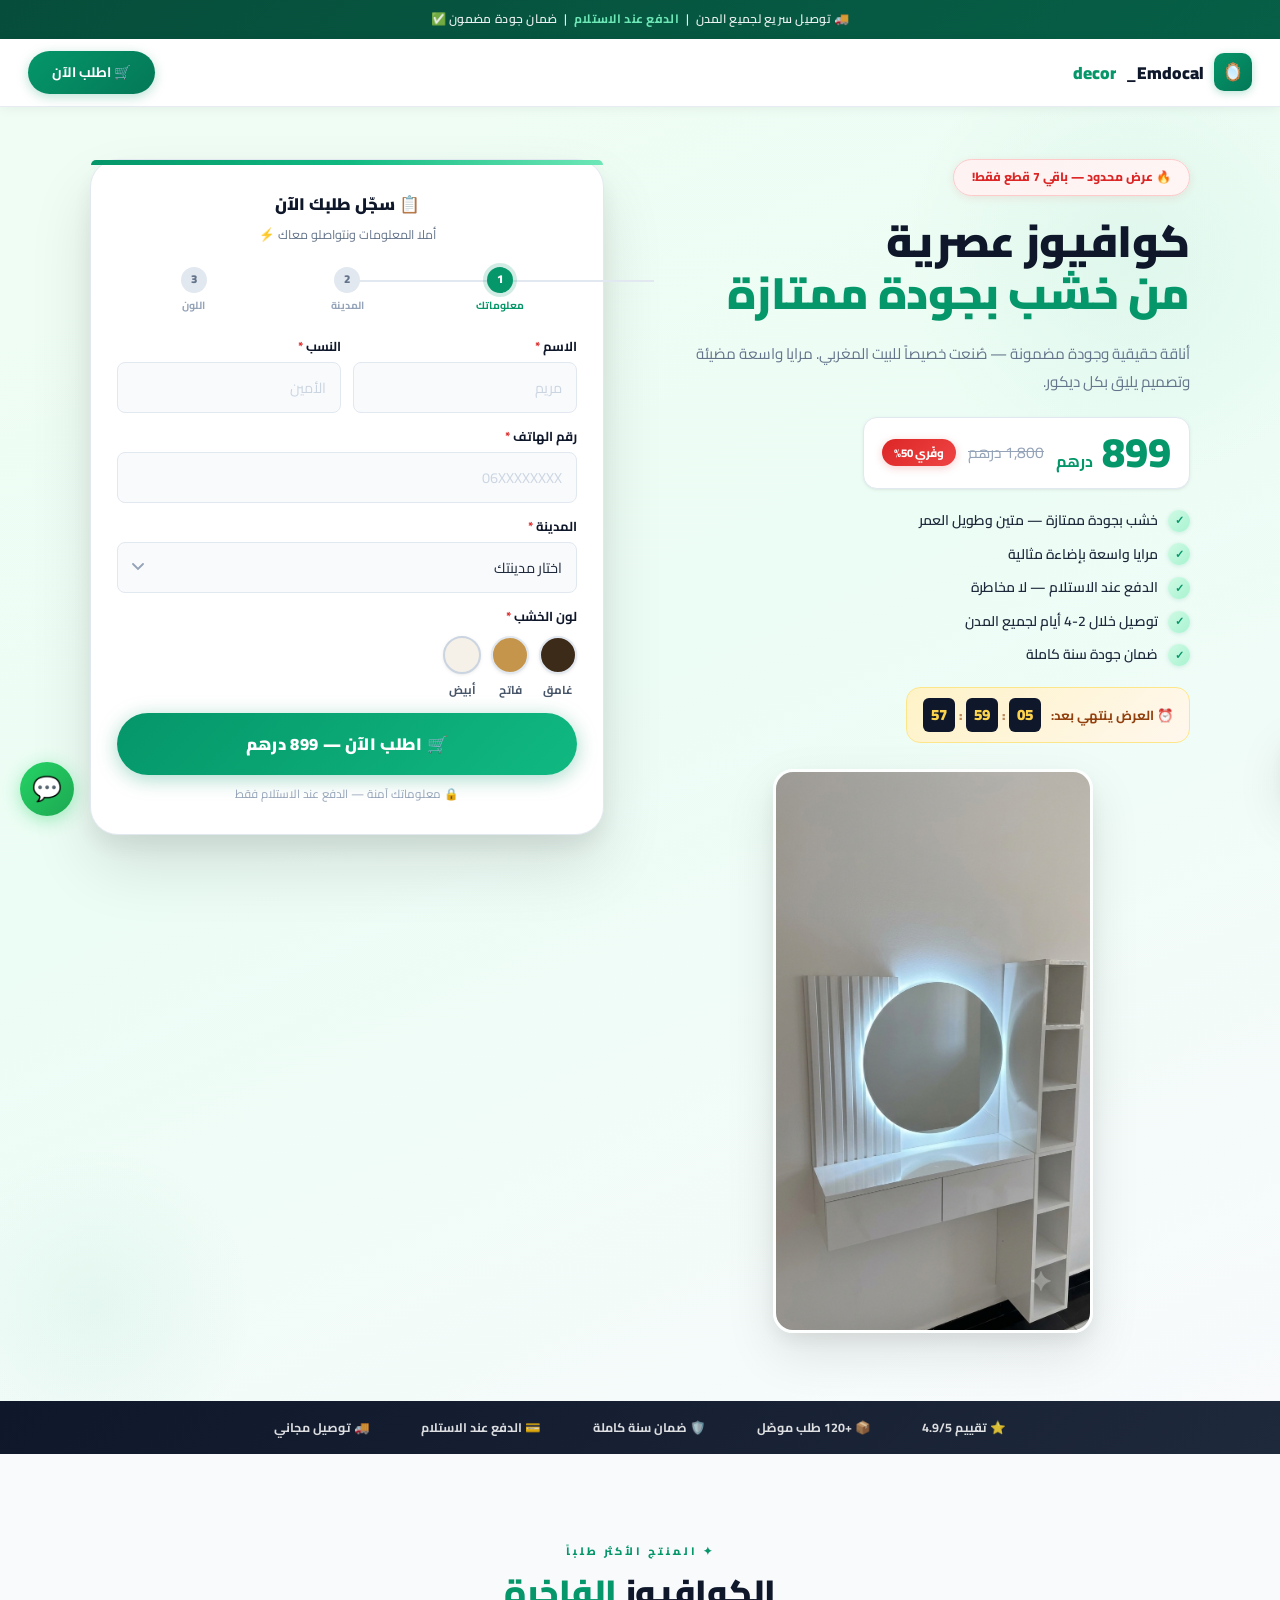
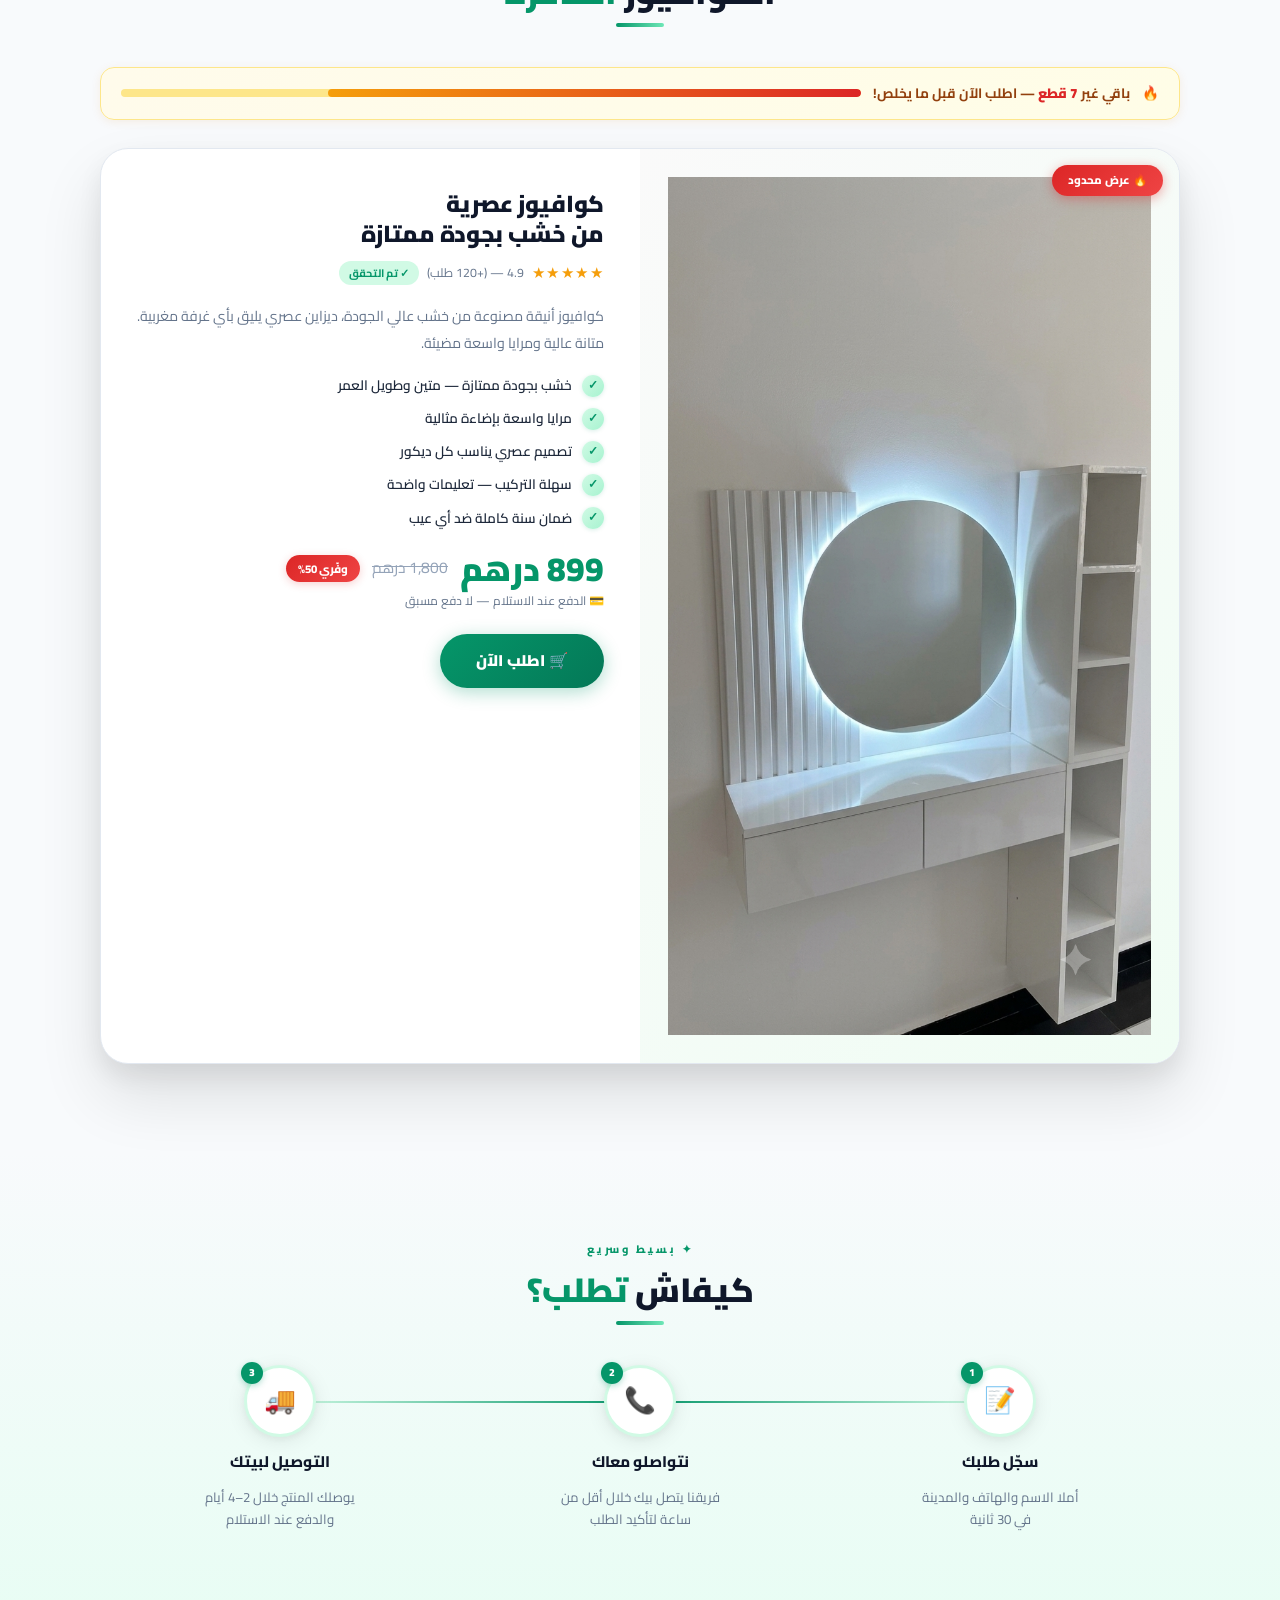
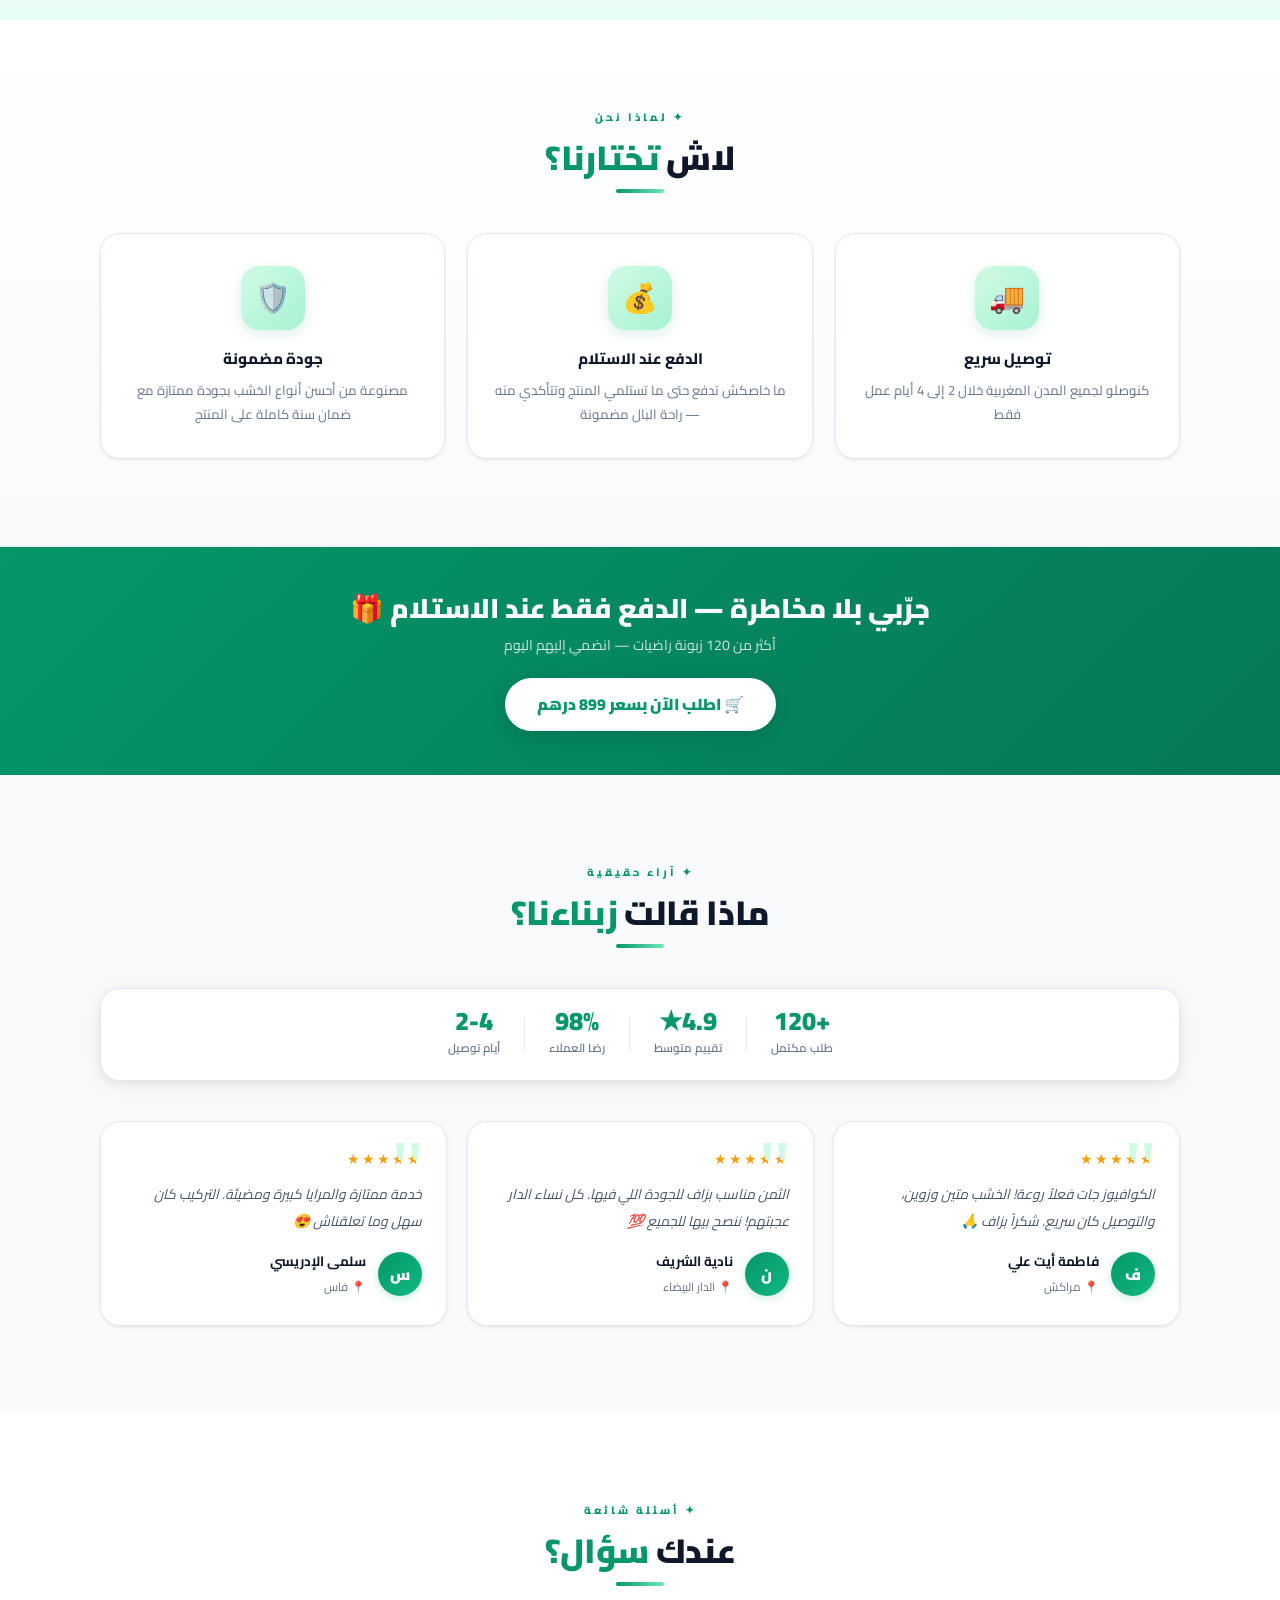
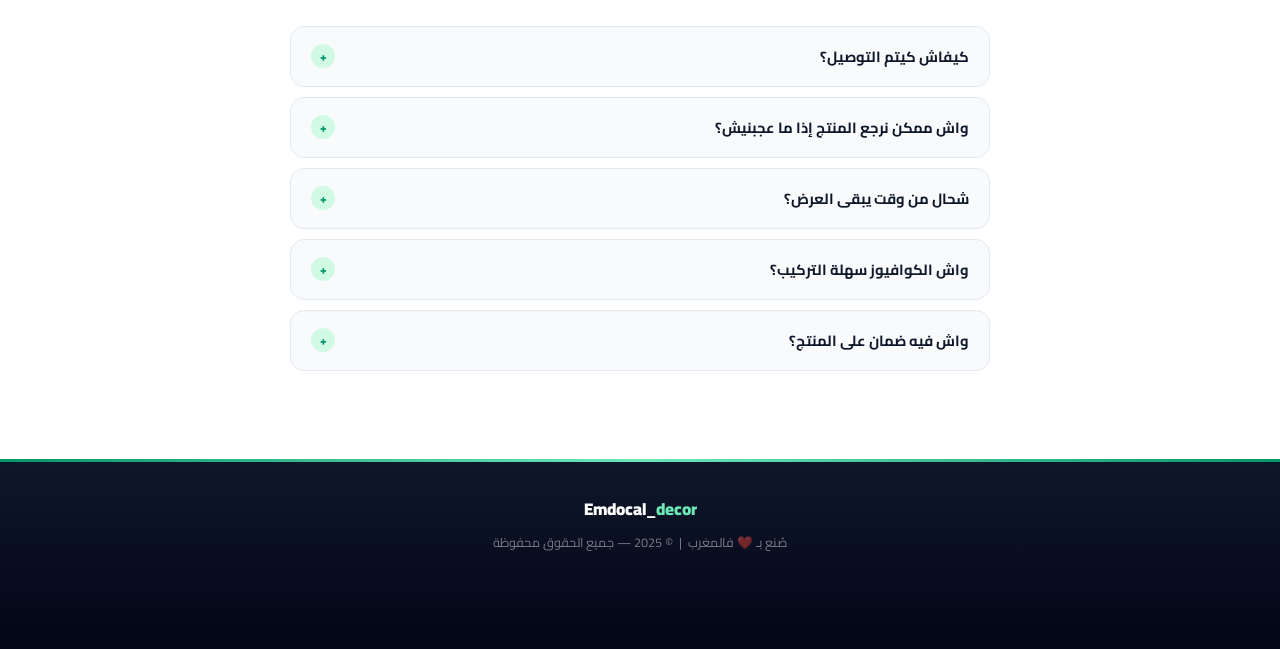
==== commit 518c9b5b: "update v1.3" ====
--- a/index.html
+++ b/index.html
@@ -8,553 +8,19 @@
   <link rel="preconnect" href="https://fonts.googleapis.com" />
   <link rel="preconnect" href="https://fonts.gstatic.com" crossorigin />
   <link href="https://fonts.googleapis.com/css2?family=Cairo:wght@400;600;700;900&display=swap" rel="stylesheet" />
-<<<<<<< HEAD
-  <style>
-    /* ===== RESET ===== */
-    *, *::before, *::after { box-sizing: border-box; margin: 0; padding: 0; }
-
-    /* ===== VARIABLES ===== */
-    :root {
-      --green:     #16A34A;
-      --green-d:   #15803D;
-      --green-l:   #DCFCE7;
-      --green-bg:  #F0FDF4;
-      --amber:     #D97706;
-      --red:       #DC2626;
-      --white:     #FFFFFF;
-      --gray-50:   #F8FAFC;
-      --gray-100:  #F1F5F9;
-      --gray-200:  #E2E8F0;
-      --gray-400:  #94A3B8;
-      --gray-600:  #475569;
-      --gray-900:  #0F172A;
-      --text:      #1E293B;
-      --radius-sm: 10px;
-      --radius:    16px;
-      --radius-lg: 22px;
-      --sh-sm:  0 1px 3px rgba(0,0,0,.08), 0 1px 2px rgba(0,0,0,.05);
-      --sh-md:  0 4px 16px rgba(0,0,0,.10), 0 2px 6px rgba(0,0,0,.06);
-      --sh-lg:  0 20px 44px rgba(0,0,0,.12), 0 8px 16px rgba(0,0,0,.07);
-      --tr: .22s cubic-bezier(.4,0,.2,1);
-    }
-
-    html { scroll-behavior: smooth; }
-
-    body {
-      font-family: 'Cairo', sans-serif;
-      background: var(--white);
-      color: var(--text);
-      direction: rtl;
-      overflow-x: hidden;
-      line-height: 1.7;
-      font-size: 15px;
-    }
-
-    /* ===== TOPBAR ===== */
-    .topbar {
-      background: var(--gray-900);
-      color: rgba(255,255,255,.82);
-      text-align: center;
-      font-size: .77rem;
-      font-weight: 600;
-      padding: 8px 16px;
-    }
-    .topbar strong { color: #FCD34D; }
-
-    /* ===== NAV ===== */
-    nav {
-      background: var(--white);
-      padding: 13px 20px;
-      display: flex;
-      align-items: center;
-      justify-content: space-between;
-      border-bottom: 1px solid var(--gray-200);
-      position: sticky;
-      top: 0;
-      z-index: 200;
-    }
-    .nav-logo {
-      font-size: 1.08rem;
-      font-weight: 900;
-      color: var(--gray-900);
-      display: flex;
-      align-items: center;
-      gap: 9px;
-    }
-    .logo-icon {
-      width: 36px; height: 36px;
-      background: var(--green);
-      border-radius: 9px;
-      display: flex; align-items: center; justify-content: center;
-      font-size: 1.1rem;
-      flex-shrink: 0;
-    }
-    .logo-em { color: var(--green); }
-    .nav-cta {
-      background: var(--green);
-      color: var(--white);
-      border: none;
-      padding: 9px 22px;
-      border-radius: 50px;
-      font-family: 'Cairo', sans-serif;
-      font-size: .88rem;
-      font-weight: 700;
-      cursor: pointer;
-      text-decoration: none;
-      transition: background var(--tr), transform var(--tr);
-    }
-    .nav-cta:hover { background: var(--green-d); transform: translateY(-1px); }
-
-    /* ===== HERO (above-fold: info + form) ===== */
-    .hero {
-      background: linear-gradient(135deg, var(--green-bg) 0%, #ECFDF5 55%, var(--gray-50) 100%);
-      padding: 38px 20px 52px;
-      border-bottom: 1px solid var(--gray-200);
-    }
-    .hero-inner {
-      max-width: 980px;
-      margin: 0 auto;
-      display: grid;
-      grid-template-columns: 1fr 1fr;
-      gap: 40px;
-      align-items: start;
-    }
-    @media (max-width: 740px) {
-      .hero-inner { grid-template-columns: 1fr; gap: 30px; }
-    }
-
-    /* Hero left pane */
-    .hero-info { display: flex; flex-direction: column; gap: 18px; }
-
-    .urgency-badge {
-      display: inline-flex;
-      align-items: center;
-      gap: 6px;
-      background: #FEF2F2;
-      border: 1.5px solid #FECACA;
-      color: var(--red);
-      padding: 6px 16px;
-      border-radius: 50px;
-      font-size: .78rem;
-      font-weight: 800;
-      width: fit-content;
-      animation: pulse-badge 2.4s infinite;
-    }
-    @keyframes pulse-badge {
-      0%,100% { box-shadow: 0 0 0 0 rgba(220,38,38,.22); }
-      50%      { box-shadow: 0 0 0 7px rgba(220,38,38,0); }
-    }
-
-    .hero-title {
-      font-size: clamp(1.75rem, 5vw, 2.65rem);
-      font-weight: 900;
-      color: var(--gray-900);
-      line-height: 1.22;
-    }
-    .hero-title .hi { color: var(--green); }
-
-    .hero-subtitle {
-      font-size: .96rem;
-      color: var(--gray-600);
-      line-height: 1.85;
-    }
-
-    .price-block {
-      display: flex;
-      align-items: center;
-      gap: 12px;
-      flex-wrap: wrap;
-    }
-    .price-main { font-size: 2.5rem; font-weight: 900; color: var(--green); line-height: 1; }
-    .price-unit { font-size: 1.1rem; font-weight: 700; }
-    .price-old { font-size: .98rem; color: var(--gray-400); text-decoration: line-through; }
-    .price-badge {
-      background: var(--red);
-      color: #fff;
-      font-size: .72rem;
-      font-weight: 800;
-      padding: 4px 12px;
-      border-radius: 50px;
-    }
-
-    .hero-features { display: flex; flex-direction: column; gap: 9px; }
-    .hf-item {
-      display: flex;
-      align-items: center;
-      gap: 9px;
-      font-size: .87rem;
-      font-weight: 600;
-      color: var(--text);
-    }
-    .hf-check {
-      width: 20px; height: 20px;
-      flex-shrink: 0;
-      background: var(--green-l);
-      border-radius: 50%;
-      display: flex; align-items: center; justify-content: center;
-      font-size: .68rem;
-      color: var(--green);
-      font-weight: 900;
-    }
-
-    .hero-img-wrap { display: flex; justify-content: center; margin-top: 4px; }
-    .hero-img {
-      width: 100%;
-      max-width: 320px;
-      border-radius: var(--radius);
-      object-fit: cover;
-      display: block;
-      box-shadow: var(--sh-md);
-    }
-
-    /* Hero right pane: form card */
-    .hero-form-wrap { position: relative; }
-    .hero-form-card {
-      background: var(--white);
-      border-radius: var(--radius-lg);
-      box-shadow: var(--sh-lg);
-      padding: 28px 24px;
-      border: 1px solid var(--gray-200);
-      position: relative;
-    }
-    .hero-form-card::before {
-      content: '';
-      position: absolute;
-      top: 0; left: 0; right: 0;
-      height: 4px;
-      background: var(--green);
-      border-radius: var(--radius-lg) var(--radius-lg) 0 0;
-    }
-    .form-card-header { text-align: center; margin-bottom: 18px; }
-    .form-card-title { font-size: 1.02rem; font-weight: 900; color: var(--gray-900); }
-    .form-card-sub { font-size: .78rem; color: var(--gray-600); margin-top: 4px; }
-
-    /* Form */
-    .form-row { display: grid; grid-template-columns: 1fr 1fr; gap: 12px; }
-    @media (max-width: 400px) { .form-row { grid-template-columns: 1fr; } }
-
-    .form-group { display: flex; flex-direction: column; gap: 5px; margin-bottom: 12px; }
-    .form-group label { font-size: .81rem; font-weight: 700; color: var(--gray-900); }
-    .req { color: var(--red); }
-
-    .form-control {
-      font-family: 'Cairo', sans-serif;
-      font-size: .91rem;
-      color: var(--text);
-      background: var(--gray-50);
-      border: 1.5px solid var(--gray-200);
-      border-radius: var(--radius-sm);
-      padding: 11px 14px;
-      outline: none;
-      direction: rtl;
-      width: 100%;
-      transition: border-color var(--tr), box-shadow var(--tr), background var(--tr);
-    }
-    .form-control:focus {
-      border-color: var(--green);
-      box-shadow: 0 0 0 3px rgba(22,163,74,.12);
-      background: var(--white);
-    }
-    .form-control::placeholder { color: var(--gray-400); }
-    select.form-control {
-      appearance: none;
-      cursor: pointer;
-      background-image: url("data:image/svg+xml,%3Csvg xmlns='http://www.w3.org/2000/svg' width='12' height='8' viewBox='0 0 12 8'%3E%3Cpath d='M1 1l5 5 5-5' stroke='%2394A3B8' stroke-width='1.8' fill='none' stroke-linecap='round'/%3E%3C/svg%3E");
-      background-repeat: no-repeat;
-      background-position: left 14px center;
-      padding-left: 36px;
-    }
-
-    .btn-submit {
-      width: 100%;
-      background: var(--green);
-      color: var(--white);
-      font-family: 'Cairo', sans-serif;
-      font-size: 1.04rem;
-      font-weight: 900;
-      padding: 15px;
-      border-radius: 50px;
-      border: none;
-      cursor: pointer;
-      box-shadow: 0 4px 16px rgba(22,163,74,.32);
-      transition: background var(--tr), transform var(--tr), box-shadow var(--tr);
-      display: flex;
-      align-items: center;
-      justify-content: center;
-      gap: 8px;
-      margin-top: 6px;
-    }
-    .btn-submit:hover { background: var(--green-d); transform: translateY(-2px); box-shadow: 0 8px 24px rgba(22,163,74,.42); }
-    .btn-submit:active { transform: translateY(0); }
-    .btn-submit:disabled { opacity: .7; cursor: not-allowed; transform: none; }
-
-    .form-note {
-      text-align: center;
-      font-size: .73rem;
-      color: var(--gray-400);
-      margin-top: 10px;
-      display: flex;
-      align-items: center;
-      justify-content: center;
-      gap: 5px;
-    }
-
-    .form-success { display: none; text-align: center; padding: 22px 10px; }
-    .success-icon { font-size: 3.6rem; display: block; margin-bottom: 12px; }
-    .form-success h3 { font-size: 1.18rem; font-weight: 900; color: var(--green); margin-bottom: 8px; }
-    .form-success p { font-size: .87rem; color: var(--gray-600); line-height: 1.7; }
-
-    /* ===== TRUST STRIP ===== */
-    .trust-strip {
-      background: var(--white);
-      border-bottom: 1px solid var(--gray-200);
-      padding: 13px 20px;
-    }
-    .trust-inner {
-      max-width: 900px;
-      margin: 0 auto;
-      display: flex;
-      justify-content: center;
-      gap: clamp(12px, 4vw, 46px);
-      flex-wrap: wrap;
-    }
-    .ti { display: flex; align-items: center; gap: 6px; font-size: .79rem; font-weight: 700; color: var(--gray-900); white-space: nowrap; }
-
-    /* ===== COMMON SECTION STYLES ===== */
-    section { padding: 64px 20px; }
-    .container { max-width: 940px; margin: 0 auto; }
-    .sec-label { text-align: center; font-size: .7rem; font-weight: 800; color: var(--green); letter-spacing: 2.4px; text-transform: uppercase; margin-bottom: 8px; }
-    .section-title { text-align: center; font-size: clamp(1.4rem, 4vw, 2rem); font-weight: 900; color: var(--gray-900); margin-bottom: 8px; line-height: 1.28; }
-    .section-title span { color: var(--green); }
-    .section-sub { text-align: center; color: var(--gray-600); font-size: .92rem; margin-bottom: 38px; }
-    .divider { width: 42px; height: 3px; background: var(--green); border-radius: 99px; margin: 10px auto 36px; opacity: .55; }
-
-    /* ===== SCARCITY ===== */
-    .scarcity {
-      background: #FFFBEB;
-      border: 1.5px solid #FDE68A;
-      border-radius: var(--radius-sm);
-      padding: 12px 18px;
-      display: flex;
-      align-items: center;
-      gap: 10px;
-      margin-bottom: 26px;
-      font-size: .85rem;
-      font-weight: 700;
-      color: #92400E;
-    }
-    .sc-cnt { color: var(--red); font-weight: 900; }
-    .sc-bar { flex: 1; height: 7px; background: #FDE68A; border-radius: 99px; overflow: hidden; }
-    .sc-fill { height: 100%; width: 0; background: linear-gradient(90deg, var(--amber), var(--red)); border-radius: 99px; transition: width 1.5s ease-out; }
-
-    /* ===== PRODUCT SECTION ===== */
-    .product-section { background: var(--gray-50); }
-    .product-card {
-      display: grid;
-      grid-template-columns: 1fr 1fr;
-      align-items: stretch;
-      background: var(--white);
-      border-radius: var(--radius-lg);
-      box-shadow: var(--sh-lg);
-      overflow: hidden;
-      border: 1px solid var(--gray-200);
-    }
-    @media (max-width: 660px) { .product-card { grid-template-columns: 1fr; } }
-
-    .product-img-wrap {
-      background: var(--gray-100);
-      min-height: 340px;
-      display: flex; align-items: center; justify-content: center;
-      overflow: hidden;
-      position: relative;
-    }
-    .product-img-wrap img { width: 100%; height: 100%; object-fit: cover; display: block; }
-    .product-photo { object-fit: contain !important; padding: 20px; background: var(--white); }
-    .product-badge {
-      position: absolute;
-      top: 14px; right: 14px;
-      background: var(--red);
-      color: #fff;
-      padding: 5px 14px;
-      border-radius: 50px;
-      font-size: .73rem;
-      font-weight: 800;
-      box-shadow: 0 3px 8px rgba(220,38,38,.35);
-      animation: pb 2.5s infinite;
-    }
-    @keyframes pb { 0%,100%{transform:scale(1)} 50%{transform:scale(1.07)} }
-
-    .product-info { padding: 36px 32px; display: flex; flex-direction: column; }
-    @media (max-width: 660px) { .product-info { padding: 24px 20px; } }
-
-    .product-info h3 { font-size: 1.42rem; font-weight: 900; color: var(--gray-900); margin-bottom: 10px; line-height: 1.3; }
-    .star-row { display: flex; align-items: center; gap: 7px; margin-bottom: 14px; flex-wrap: wrap; }
-    .stars { color: #F59E0B; font-size: .93rem; letter-spacing: 1px; }
-    .reviews { font-size: .77rem; color: var(--gray-600); }
-    .verified { font-size: .68rem; font-weight: 700; background: var(--green-l); color: var(--green); padding: 2px 9px; border-radius: 50px; }
-    .product-desc { font-size: .89rem; color: var(--gray-600); line-height: 1.85; margin-bottom: 16px; }
-
-    .feat-list { list-style: none; display: flex; flex-direction: column; gap: 8px; margin-bottom: 20px; }
-    .feat-list li { display: flex; align-items: center; gap: 9px; font-size: .85rem; font-weight: 600; color: var(--text); }
-    .feat-list li::before {
-      content: '✓';
-      width: 20px; height: 20px; flex-shrink: 0;
-      background: var(--green-l);
-      border-radius: 50%;
-      display: flex; align-items: center; justify-content: center;
-      color: var(--green);
-      font-size: .72rem;
-      font-weight: 900;
-    }
-
-    .product-price { display: flex; align-items: center; gap: 12px; margin-bottom: 6px; flex-wrap: wrap; }
-    .price-current { font-size: 2rem; font-weight: 900; color: var(--green); line-height: 1; }
-    .price-old { font-size: .97rem; color: var(--gray-400); text-decoration: line-through; }
-    .price-save { background: var(--red); color: #fff; font-size: .71rem; font-weight: 800; padding: 4px 11px; border-radius: 50px; }
-    .price-note { font-size: .76rem; color: var(--gray-600); margin-bottom: 20px; }
-
-    .btn-order {
-      display: inline-flex; align-items: center; justify-content: center;
-      gap: 8px;
-      background: var(--green);
-      color: var(--white);
-      font-family: 'Cairo', sans-serif;
-      font-size: .98rem;
-      font-weight: 900;
-      padding: 14px 34px;
-      border-radius: 50px;
-      text-decoration: none;
-      border: none; cursor: pointer;
-      box-shadow: 0 4px 16px rgba(22,163,74,.32);
-      transition: background var(--tr), transform var(--tr), box-shadow var(--tr);
-      align-self: flex-start;
-    }
-    .btn-order:hover { background: var(--green-d); transform: translateY(-2px); box-shadow: 0 8px 22px rgba(22,163,74,.42); }
-
-    /* ===== BENEFITS ===== */
-    .benefits-section { background: var(--white); }
-    .benefits-grid { display: grid; grid-template-columns: repeat(3,1fr); gap: 20px; }
-    @media (max-width: 640px) { .benefits-grid { grid-template-columns: 1fr; } }
-
-    .benefit-card {
-      background: var(--gray-50);
-      border-radius: var(--radius);
-      padding: 30px 22px;
-      text-align: center;
-      border: 1px solid var(--gray-200);
-      transition: transform var(--tr), box-shadow var(--tr);
-      position: relative;
-      overflow: hidden;
-    }
-    .benefit-card::after {
-      content: '';
-      position: absolute;
-      bottom: 0; left: 0; right: 0; height: 3px;
-      background: var(--green);
-      transform: scaleX(0);
-      transition: transform var(--tr);
-    }
-    .benefit-card:hover { transform: translateY(-5px); box-shadow: var(--sh-md); }
-    .benefit-card:hover::after { transform: scaleX(1); }
-    .benefit-icon { width: 60px; height: 60px; background: var(--green-l); border-radius: 16px; display: flex; align-items: center; justify-content: center; margin: 0 auto 14px; font-size: 1.75rem; }
-    .benefit-card h4 { font-size: .93rem; font-weight: 800; color: var(--gray-900); margin-bottom: 7px; }
-    .benefit-card p { font-size: .83rem; color: var(--gray-600); line-height: 1.7; }
-
-    /* ===== TESTIMONIALS ===== */
-    .testimonials-section { background: var(--gray-50); }
-    .sp-bar {
-      display: flex; align-items: center; justify-content: center;
-      gap: 22px; flex-wrap: wrap;
-      background: var(--white);
-      border-radius: var(--radius);
-      padding: 16px 24px;
-      margin-bottom: 36px;
-      border: 1px solid var(--gray-200);
-      box-shadow: var(--sh-sm);
-    }
-    .sp-s { text-align: center; }
-    .sp-n { display: block; font-size: 1.5rem; font-weight: 900; color: var(--green); line-height: 1; }
-    .sp-l { font-size: .74rem; color: var(--gray-600); font-weight: 600; }
-    .sp-sep { width: 1px; height: 30px; background: var(--gray-200); }
-
-    .testimonials-grid { display: grid; grid-template-columns: repeat(auto-fit, minmax(240px, 1fr)); gap: 18px; }
-    .testimonial-card {
-      background: var(--white);
-      border-radius: var(--radius);
-      padding: 24px 22px;
-      box-shadow: var(--sh-sm);
-      border: 1px solid var(--gray-200);
-      position: relative;
-    }
-    .testimonial-card::before {
-      content: '"';
-      position: absolute;
-      top: 10px; right: 16px;
-      font-size: 4rem; line-height: 1;
-      color: var(--green-l);
-      font-family: Georgia, serif;
-      font-weight: 900;
-    }
-    .t-stars { color: #F59E0B; font-size: .84rem; letter-spacing: 2px; margin-bottom: 8px; }
-    .testimonial-text { font-size: .87rem; color: var(--text); margin-bottom: 14px; line-height: 1.85; font-style: italic; }
-    .testimonial-author { display: flex; align-items: center; gap: 10px; }
-    .author-avatar { width: 42px; height: 42px; border-radius: 50%; background: var(--green); display: flex; align-items: center; justify-content: center; color: #fff; font-weight: 900; font-size: .93rem; flex-shrink: 0; }
-    .author-info strong { display: block; font-size: .84rem; color: var(--gray-900); }
-    .author-info span { font-size: .72rem; color: var(--gray-600); }
-
-    /* ===== STICKY CTA mobile ===== */
-    .sticky-cta { display: none; position: fixed; bottom: 0; left: 0; right: 0; background: var(--green); padding: 13px 24px; z-index: 190; box-shadow: 0 -3px 14px rgba(22,163,74,.28); }
-    .sticky-cta a { display: flex; align-items: center; justify-content: center; gap: 8px; color: #fff; text-decoration: none; font-weight: 900; font-size: .96rem; }
-    @media (max-width: 600px) { .sticky-cta { display: block; } }
-
-    /* ===== WhatsApp FAB ===== */
-    .whatsapp-fab { position: fixed; bottom: 80px; left: 20px; background: #25D366; color: #fff; width: 52px; height: 52px; border-radius: 50%; display: flex; align-items: center; justify-content: center; text-decoration: none; box-shadow: 0 4px 16px rgba(37,211,102,.44); z-index: 180; transition: transform var(--tr); font-size: 1.45rem; animation: pulseWA 2.8s infinite; }
-    .whatsapp-fab:hover { transform: scale(1.1); animation: none; }
-    @keyframes pulseWA { 0%,100%{box-shadow:0 4px 16px rgba(37,211,102,.44);} 50%{box-shadow:0 4px 28px rgba(37,211,102,.7),0 0 0 10px rgba(37,211,102,.1);} }
-
-    /* ===== Scroll top ===== */
-    #scrollTop { position: fixed; bottom: 144px; left: 20px; background: var(--gray-900); color: #fff; width: 38px; height: 38px; border-radius: 50%; border: none; font-size: 1rem; cursor: pointer; display: none; align-items: center; justify-content: center; z-index: 180; transition: background var(--tr), transform var(--tr); }
-    #scrollTop:hover { background: var(--gray-600); transform: scale(1.1); }
-    #scrollTop.visible { display: flex; }
-
-    /* ===== FOOTER ===== */
-    footer { background: var(--gray-900); color: rgba(255,255,255,.48); text-align: center; padding: 28px 20px 88px; font-size: .79rem; border-top: 3px solid var(--green); }
-    .footer-logo { font-size: 1.04rem; font-weight: 900; color: #fff; margin-bottom: 7px; }
-    .footer-logo em { color: var(--green); font-style: normal; }
-
-    /* ===== REVEAL ANIMATION ===== */
-    .rv { opacity: 0; transform: translateY(22px); transition: opacity .55s ease, transform .55s ease; }
-    .rv.in { opacity: 1; transform: translateY(0); }
-    .d1 { transition-delay: .1s; }
-    .d2 { transition-delay: .2s; }
-    .d3 { transition-delay: .3s; }
-
-    /* ===== SHAKE ===== */
-    @keyframes shakeForm {
-      0%,100% { transform: translateX(0); }
-      20%,60%  { transform: translateX(-7px); }
-      40%,80%  { transform: translateX(7px); }
-    }
-  </style>
-=======
-  <!-- Stylesheet -->
   <link rel="stylesheet" href="css/variables.css" />
   <link rel="stylesheet" href="css/base.css" />
   <link rel="stylesheet" href="css/layout.css" />
   <link rel="stylesheet" href="css/components.css" />
   <link rel="stylesheet" href="css/animations.css" />
   <link rel="stylesheet" href="css/responsive.css" />
->>>>>>> a641b92 (feat: modern, responsive, fully refactored landing page)
 </head>
 
 <body>
 
-<<<<<<< HEAD
-=======
   <!-- Scroll progress bar -->
   <div id="scrollProgress"></div>
 
->>>>>>> a641b92 (feat: modern, responsive, fully refactored landing page)
   <!-- TOPBAR -->
   <div class="topbar">
     🚚 توصيل سريع لجميع المدن &nbsp;|&nbsp;
@@ -575,7 +41,7 @@
   <section class="hero" id="top">
     <div class="hero-inner">
 
-      <!-- Product info (RTL: displayed right) -->
+      <!-- Product info -->
       <div class="hero-info">
 
         <div class="urgency-badge">🔥 عرض محدود — باقي 7 قطع فقط!</div>
@@ -604,8 +70,6 @@
           <div class="hf-item"><span class="hf-check">✓</span> ضمان جودة سنة كاملة</div>
         </div>
 
-<<<<<<< HEAD
-=======
         <!-- Countdown timer -->
         <div class="countdown-wrap">
           <span class="cd-label">⏰ العرض ينتهي بعد:</span>
@@ -618,7 +82,6 @@
           </div>
         </div>
 
->>>>>>> a641b92 (feat: modern, responsive, fully refactored landing page)
         <div class="hero-img-wrap">
           <img
             class="hero-img"
@@ -631,7 +94,7 @@
 
       </div>
 
-      <!-- Order form (RTL: displayed left) -->
+      <!-- Order form -->
       <div id="order">
         <div class="hero-form-card">
 
@@ -640,18 +103,6 @@
             <div class="form-card-sub">أملا المعلومات ونتواصلو معاك ⚡</div>
           </div>
 
-<<<<<<< HEAD
-          <form id="orderForm" novalidate>
-
-            <div class="form-row">
-              <div class="form-group">
-                <label for="firstName">الاسم <span class="req">*</span></label>
-                <input class="form-control" id="firstName" type="text" placeholder="مريم" required autocomplete="given-name" />
-              </div>
-              <div class="form-group">
-                <label for="lastName">النسب <span class="req">*</span></label>
-                <input class="form-control" id="lastName" type="text" placeholder="الأمين" required autocomplete="family-name" />
-=======
           <!-- Form steps -->
           <div class="form-steps" id="formSteps">
             <div class="form-step active" data-step="1">
@@ -671,26 +122,22 @@
           <form id="orderForm" novalidate>
 
             <div class="form-row">
-            <div class="form-group">
-              <label for="firstName">الاسم <span class="req">*</span></label>
-              <input class="form-control" id="firstName" type="text" placeholder="مريم" required autocomplete="given-name" />
-              <div class="field-msg">✓ ممتاز</div>
-            </div>
+              <div class="form-group">
+                <label for="firstName">الاسم <span class="req">*</span></label>
+                <input class="form-control" id="firstName" type="text" placeholder="مريم" required autocomplete="given-name" />
+                <div class="field-msg">✓ ممتاز</div>
+              </div>
               <div class="form-group">
                 <label for="lastName">النسب <span class="req">*</span></label>
                 <input class="form-control" id="lastName" type="text" placeholder="الأمين" required autocomplete="family-name" />
                 <div class="field-msg">✓ ممتاز</div>
->>>>>>> a641b92 (feat: modern, responsive, fully refactored landing page)
               </div>
             </div>
 
             <div class="form-group">
               <label for="phone">رقم الهاتف <span class="req">*</span></label>
               <input class="form-control" id="phone" type="tel" placeholder="06XXXXXXXX" required pattern="[0-9]{10}" autocomplete="tel" />
-<<<<<<< HEAD
-=======
               <div class="field-msg" id="phoneMsg">✓ رقم صحيح</div>
->>>>>>> a641b92 (feat: modern, responsive, fully refactored landing page)
             </div>
 
             <div class="form-group">
@@ -711,12 +158,6 @@
                 <option>تمارة</option>
                 <option>مدينة أخرى</option>
               </select>
-<<<<<<< HEAD
-            </div>
-
-            <div class="form-group">
-              <label for="color">لون الخشب <span class="req">*</span></label>
-=======
               <div class="field-msg">✓ تم الاختيار</div>
             </div>
 
@@ -736,17 +177,13 @@
                   <span class="swatch-label">أبيض</span>
                 </button>
               </div>
->>>>>>> a641b92 (feat: modern, responsive, fully refactored landing page)
               <select class="form-control" id="color" required>
                 <option value="" disabled selected>اختار لون الخشب</option>
                 <option value="خشب غامق">خشب غامق</option>
                 <option value="خشب فاتح">خشب فاتح</option>
                 <option value="خشب أبيض">خشب أبيض</option>
               </select>
-<<<<<<< HEAD
-=======
               <div class="field-msg" id="colorMsg">✓ تم اختيار اللون</div>
->>>>>>> a641b92 (feat: modern, responsive, fully refactored landing page)
             </div>
 
             <button class="btn-submit" type="submit" id="submitBtn">
@@ -832,8 +269,6 @@
     </div>
   </section>
 
-<<<<<<< HEAD
-=======
   <!-- ===== HOW IT WORKS ===== -->
   <section class="how-section">
     <div class="container">
@@ -869,7 +304,6 @@
     </div>
   </section>
 
->>>>>>> a641b92 (feat: modern, responsive, fully refactored landing page)
   <!-- ===== BENEFITS ===== -->
   <section class="benefits-section">
     <div class="container">
@@ -900,8 +334,6 @@
     </div>
   </section>
 
-<<<<<<< HEAD
-=======
   <!-- CTA BANNER -->
   <div class="section-cta-banner">
     <h2>جرّبي بلا مخاطرة — الدفع فقط عند الاستلام 🎁</h2>
@@ -909,7 +341,6 @@
     <a href="#order" class="btn-banner">🛒 اطلب الآن بسعر 899 درهم</a>
   </div>
 
->>>>>>> a641b92 (feat: modern, responsive, fully refactored landing page)
   <!-- ===== TESTIMONIALS ===== -->
   <section class="testimonials-section">
     <div class="container">
@@ -969,8 +400,6 @@
     </div>
   </section>
 
-<<<<<<< HEAD
-=======
   <!-- ===== FAQ ===== -->
   <section class="faq-section">
     <div class="container">
@@ -1023,7 +452,6 @@
     </div>
   </section>
 
->>>>>>> a641b92 (feat: modern, responsive, fully refactored landing page)
   <!-- FOOTER -->
   <footer>
     <div class="footer-logo">Emdocal_<em>decor</em></div>
@@ -1041,97 +469,6 @@
   <!-- Scroll top -->
   <button id="scrollTop" title="العودة للأعلى">↑</button>
 
-<<<<<<< HEAD
-  <!-- ===== JAVASCRIPT ===== -->
-  <script>
-    // Scroll-to-top
-    const scrollBtn = document.getElementById('scrollTop');
-    window.addEventListener('scroll', () => {
-      scrollBtn.classList.toggle('visible', window.scrollY > 350);
-    });
-    scrollBtn.addEventListener('click', () => window.scrollTo({ top: 0, behavior: 'smooth' }));
-
-    // Reveal on scroll
-    const revObs = new IntersectionObserver(entries => {
-      entries.forEach(e => {
-        if (e.isIntersecting) { e.target.classList.add('in'); revObs.unobserve(e.target); }
-      });
-    }, { threshold: 0.1 });
-    document.querySelectorAll('.rv').forEach(el => revObs.observe(el));
-
-    // Scarcity fill bar
-    const scFill = document.getElementById('scFill');
-    if (scFill) {
-      const scObs = new IntersectionObserver(entries => {
-        if (entries[0].isIntersecting) { scFill.style.width = '72%'; scObs.disconnect(); }
-      }, { threshold: 0.5 });
-      scObs.observe(scFill.closest('.scarcity'));
-    }
-
-    // ===== ORDER FORM + GOOGLE SHEETS INTEGRATION =====
-    const APPS_SCRIPT_URL = 'https://script.google.com/macros/s/AKfycbz-u8GygKfWJ0CTtMnXg_uRRXiQbGjTaJW1rDynFLbpwanqmEJQiQJGjE7tKAZiH9oV/exec';
-
-    const form       = document.getElementById('orderForm');
-    const successBox = document.getElementById('formSuccess');
-    const submitBtn  = document.getElementById('submitBtn');
-
-    form.addEventListener('submit', function (e) {
-      e.preventDefault();
-
-      const first = document.getElementById('firstName').value.trim();
-      const last  = document.getElementById('lastName').value.trim();
-      const phone = document.getElementById('phone').value.trim();
-      const city  = document.getElementById('city').value;
-      const color = document.getElementById('color').value;
-
-      if (!first || !last || !phone || !city || !color) {
-        shakeForm(form); return;
-      }
-      if (!/^0[5-7][0-9]{8}$/.test(phone)) {
-        const ph = document.getElementById('phone');
-        ph.style.borderColor = '#DC2626'; ph.focus(); return;
-      }
-
-      submitBtn.disabled = true;
-      submitBtn.textContent = '⏳ جاري الإرسال...';
-
-      const payload = { nom: first, prenom: last, telephone: phone, ville: city, couleur: color, prix: 899 };
-
-      fetch(APPS_SCRIPT_URL, {
-        method: 'POST',
-        mode: 'no-cors',
-        headers: { 'Content-Type': 'application/json' },
-        body: JSON.stringify(payload)
-      })
-        .then(() => showSuccess())
-        .catch(() => showSuccess())   // no-cors always resolves
-        .finally(() => {
-          submitBtn.disabled = false;
-          submitBtn.textContent = '🛒 اطلب الآن — 899 درهم';
-        });
-    });
-
-    function showSuccess() {
-      form.style.display = 'none';
-      successBox.style.display = 'block';
-      form.reset();
-    }
-
-    document.getElementById('phone').addEventListener('input', function () { this.style.borderColor = ''; });
-
-    form.querySelectorAll('[required]').forEach(input => {
-      input.addEventListener('blur',  function () { this.style.borderColor = this.value.trim() ? '' : '#DC2626'; });
-      input.addEventListener('input', function () { if (this.value.trim()) this.style.borderColor = ''; });
-    });
-
-    function shakeForm(el) {
-      el.style.animation = 'none';
-      void el.offsetHeight;
-      el.style.animation = 'shakeForm .4s ease';
-      setTimeout(() => el.style.animation = '', 500);
-    }
-  </script>
-=======
   <!-- Recent order toast -->
   <div id="orderToast">
     <div class="toast-avatar">ف</div>
@@ -1142,12 +479,8 @@
     <div class="toast-dot"></div>
   </div>
 
-  <!-- ===== JAVASCRIPT ===== -->
-
-
   <!-- JS Modules -->
   <script type="module" src="js/app.js"></script>
->>>>>>> a641b92 (feat: modern, responsive, fully refactored landing page)
 
 </body>
-</html>+</html>
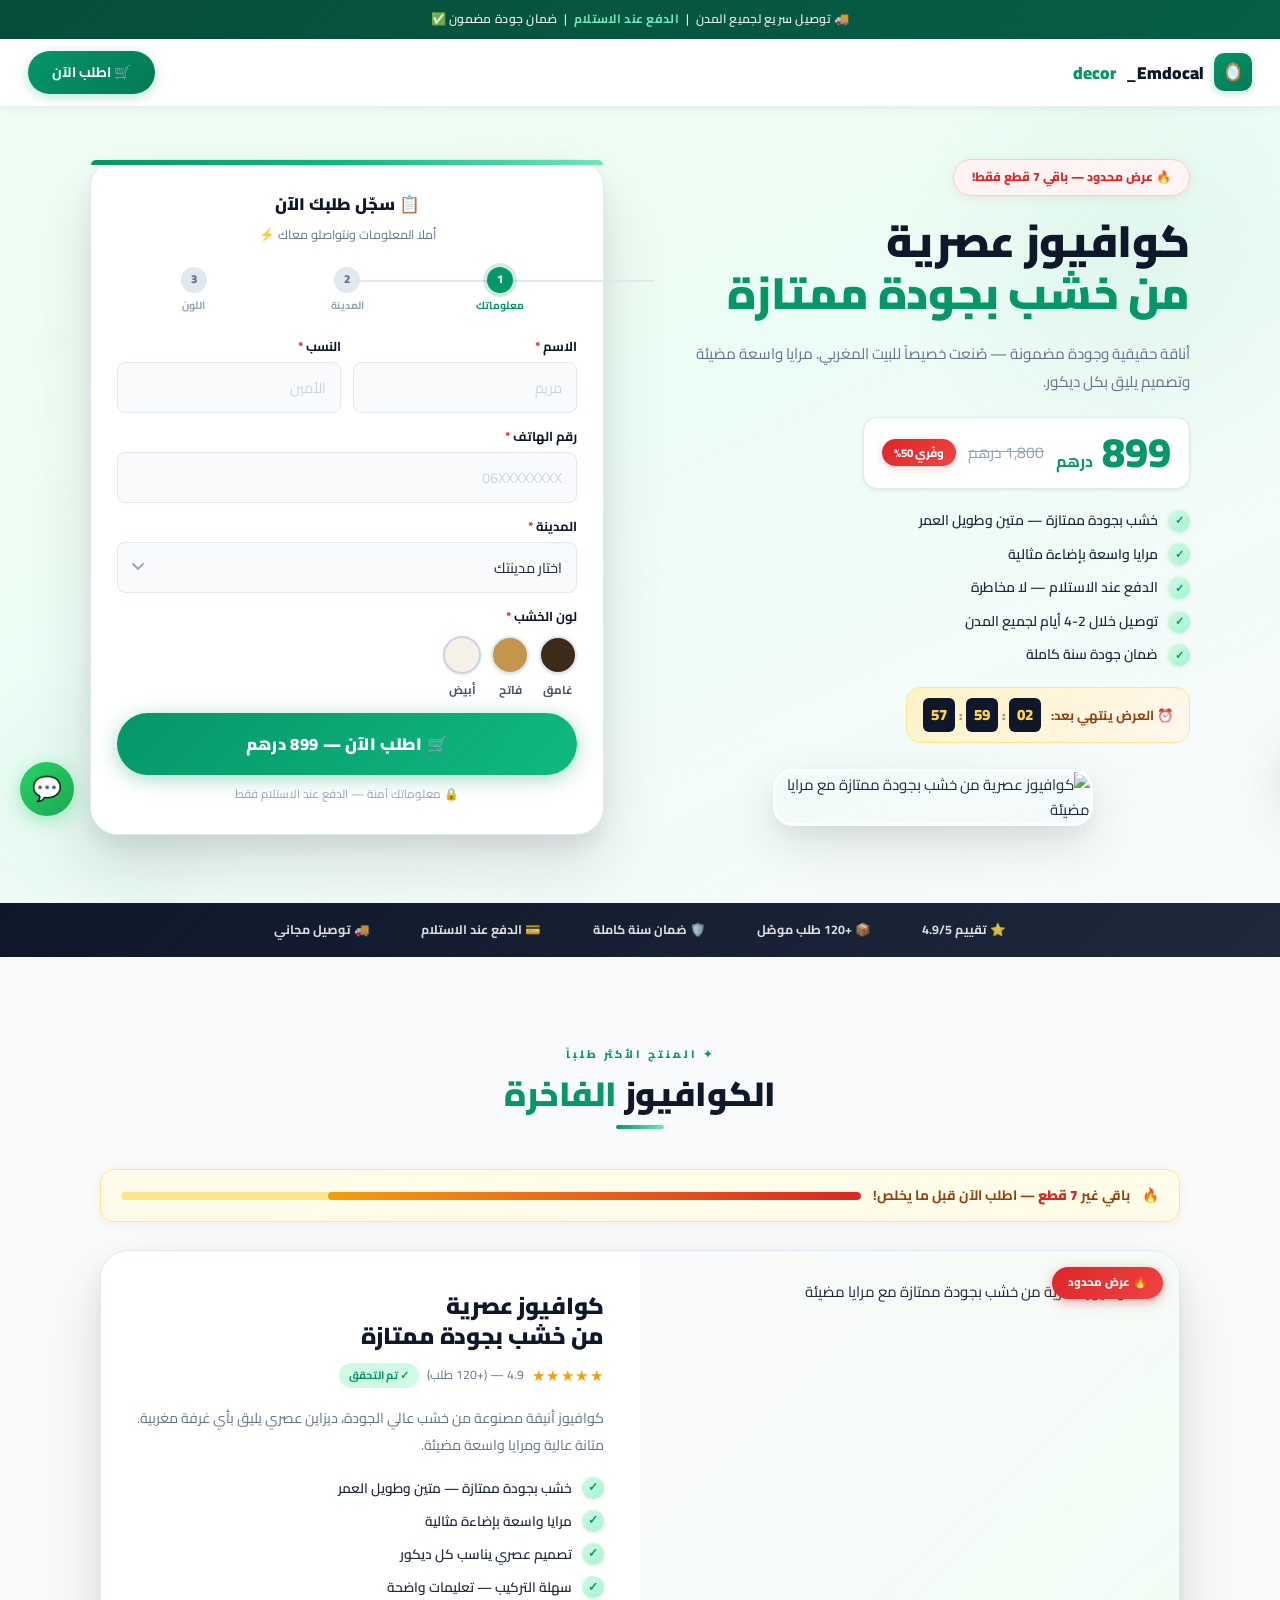
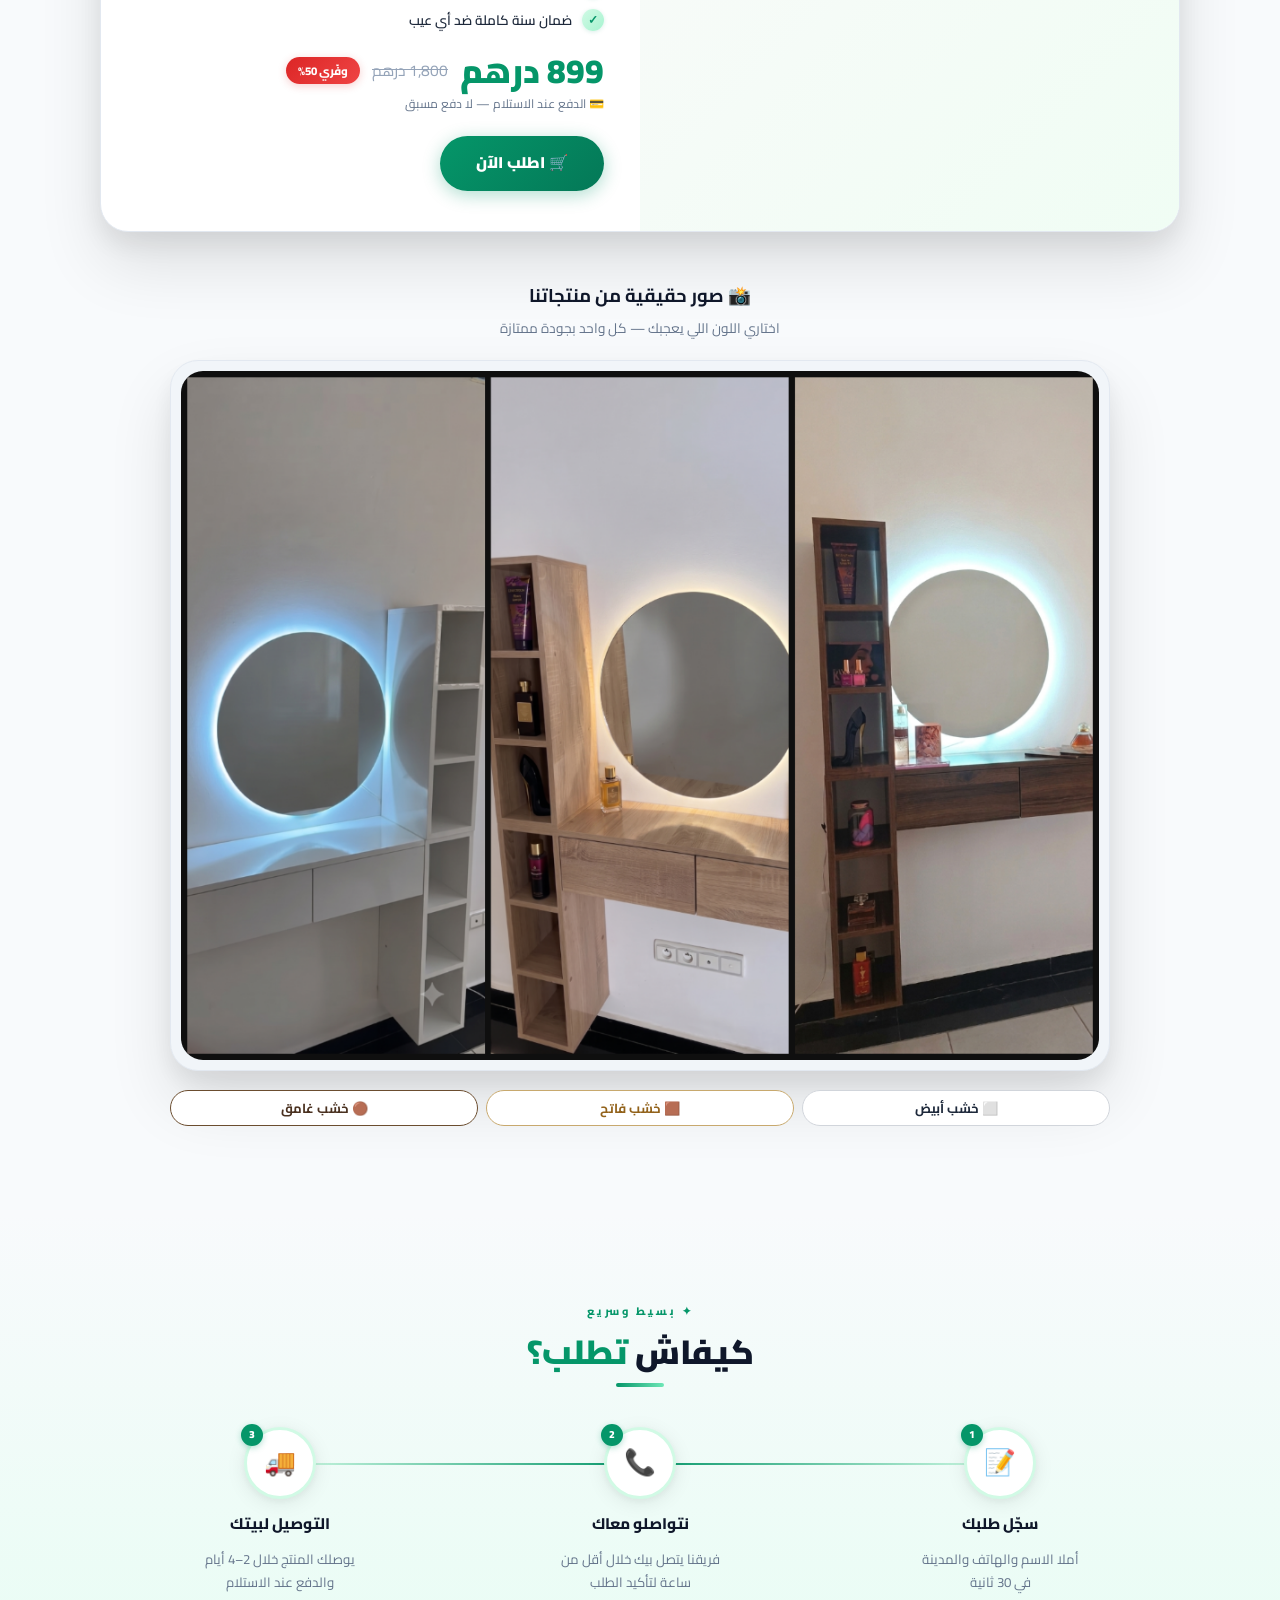
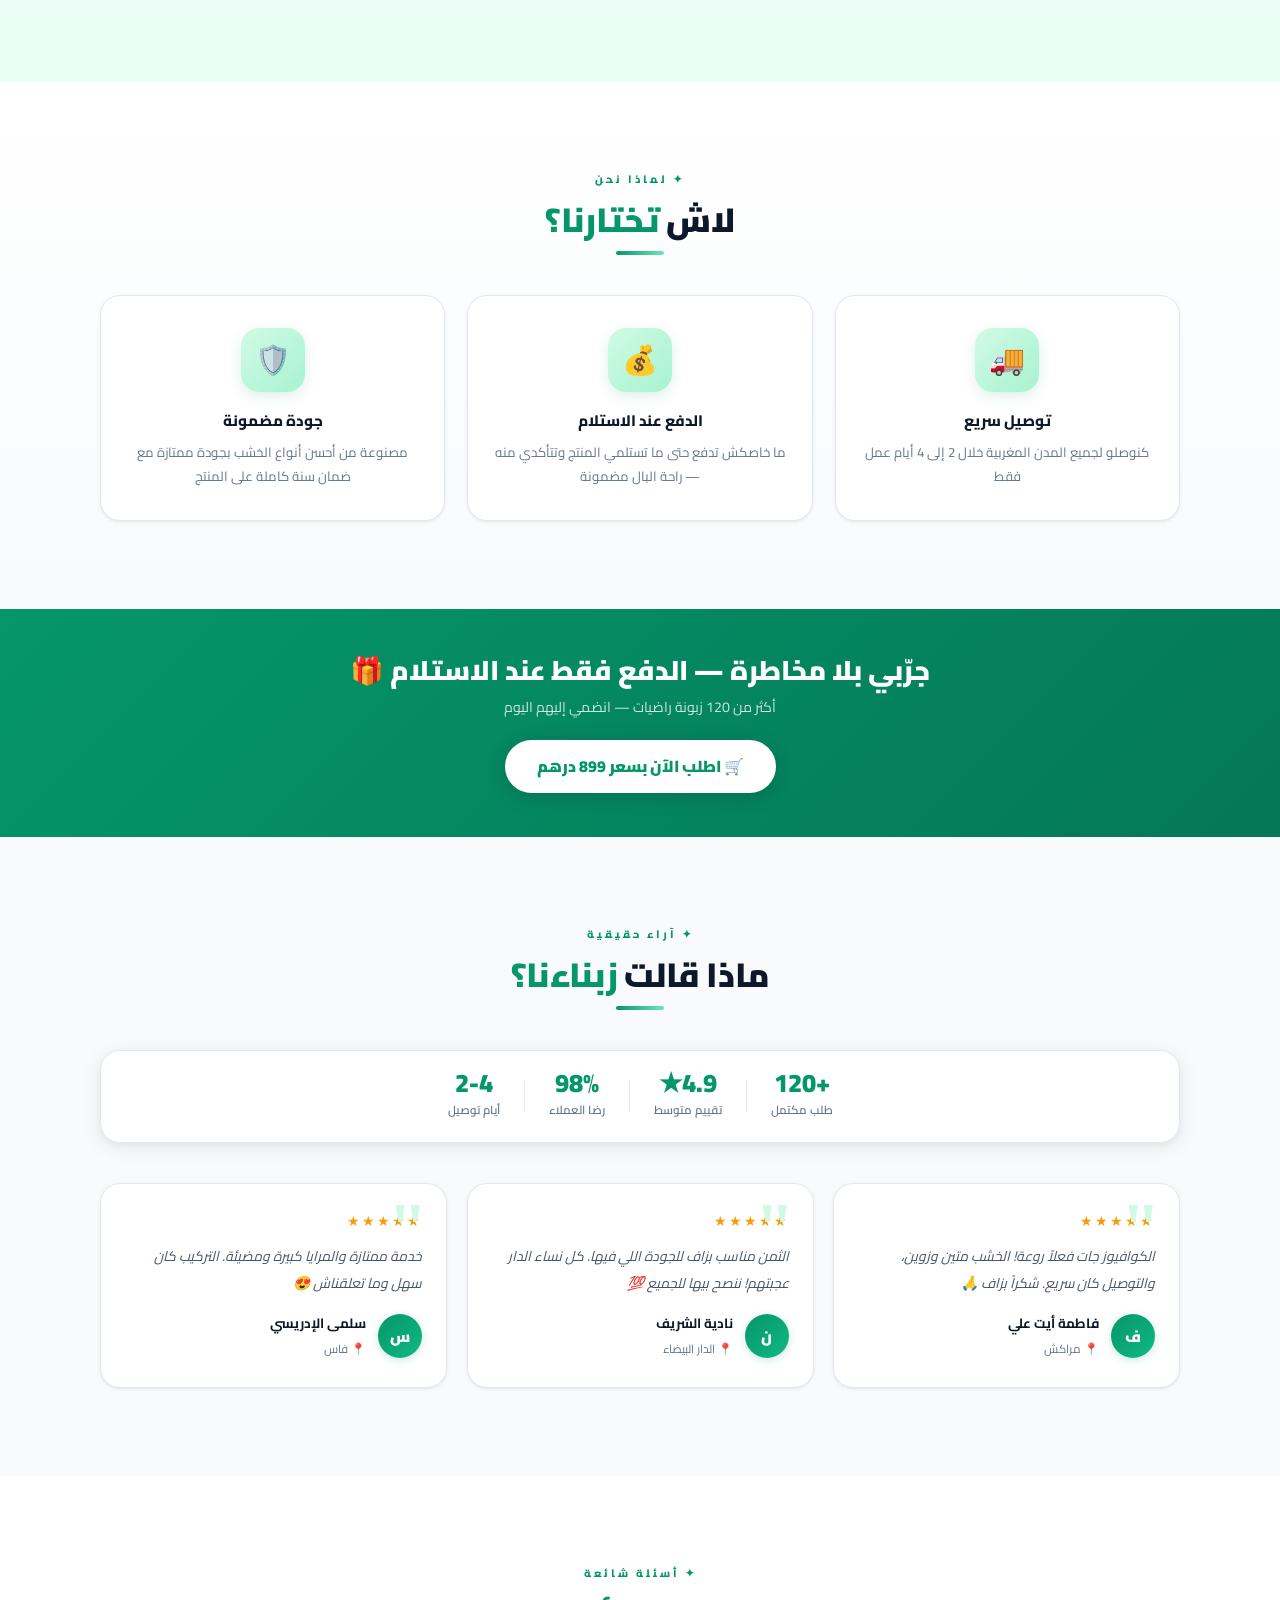
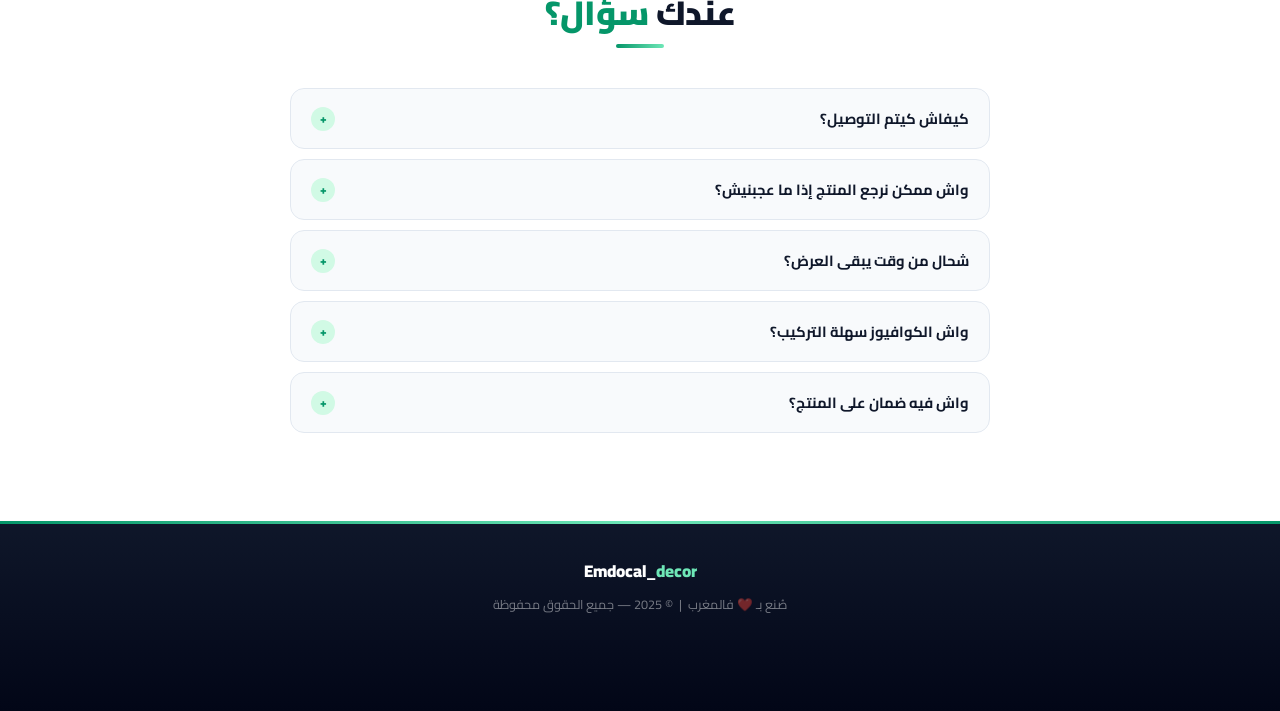
==== commit 3e8b968b: "Update v3.2" ====
--- a/index.html
+++ b/index.html
@@ -1,9 +1,11 @@
 <!DOCTYPE html>
 <html lang="ar" dir="rtl">
+
 <head>
   <meta charset="UTF-8" />
   <meta name="viewport" content="width=device-width, initial-scale=1.0" />
-  <meta name="description" content="كوافيوز فاخرة من خشب بجودة ممتازة — 899 درهم — الدفع عند الاستلام — توصيل لجميع المدن" />
+  <meta name="description"
+    content="كوافيوز فاخرة من خشب بجودة ممتازة — 899 درهم — الدفع عند الاستلام — توصيل لجميع المدن" />
   <title>كوافيوز فاخرة — Emdocal_decor</title>
   <link rel="preconnect" href="https://fonts.googleapis.com" />
   <link rel="preconnect" href="https://fonts.gstatic.com" crossorigin />
@@ -83,13 +85,8 @@
         </div>
 
         <div class="hero-img-wrap">
-          <img
-            class="hero-img"
-            src="image coiffuse/Gemini_Generated_Image_cwmpuzcwmpuzcwmp.png"
-            alt="كوافيوز عصرية من خشب بجودة ممتازة مع مرايا مضيئة"
-            loading="eager"
-            width="320"
-          />
+          <img class="hero-img" src="image coiffuse/Gemini_Generated_Image_cwmpuzcwmpuzcwmp.png"
+            alt="كوافيوز عصرية من خشب بجودة ممتازة مع مرايا مضيئة" loading="eager" width="320" />
         </div>
 
       </div>
@@ -124,19 +121,22 @@
             <div class="form-row">
               <div class="form-group">
                 <label for="firstName">الاسم <span class="req">*</span></label>
-                <input class="form-control" id="firstName" type="text" placeholder="مريم" required autocomplete="given-name" />
+                <input class="form-control" id="firstName" type="text" placeholder="مريم" required
+                  autocomplete="given-name" />
                 <div class="field-msg">✓ ممتاز</div>
               </div>
               <div class="form-group">
                 <label for="lastName">النسب <span class="req">*</span></label>
-                <input class="form-control" id="lastName" type="text" placeholder="الأمين" required autocomplete="family-name" />
+                <input class="form-control" id="lastName" type="text" placeholder="الأمين" required
+                  autocomplete="family-name" />
                 <div class="field-msg">✓ ممتاز</div>
               </div>
             </div>
 
             <div class="form-group">
               <label for="phone">رقم الهاتف <span class="req">*</span></label>
-              <input class="form-control" id="phone" type="tel" placeholder="06XXXXXXXX" required pattern="[0-9]{10}" autocomplete="tel" />
+              <input class="form-control" id="phone" type="tel" placeholder="06XXXXXXXX" required pattern="[0-9]{10}"
+                autocomplete="tel" />
               <div class="field-msg" id="phoneMsg">✓ رقم صحيح</div>
             </div>
 
@@ -227,18 +227,15 @@
       <div class="scarcity rv">
         <span>🔥</span>
         <span>باقي غير <span class="sc-cnt">7 قطع</span> — اطلب الآن قبل ما يخلص!</span>
-        <div class="sc-bar"><div class="sc-fill" id="scFill"></div></div>
+        <div class="sc-bar">
+          <div class="sc-fill" id="scFill"></div>
+        </div>
       </div>
 
       <div class="product-card">
         <div class="product-img-wrap">
-          <img
-            class="product-photo"
-            src="image coiffuse/Gemini_Generated_Image_cwmpuzcwmpuzcwmp.png"
-            alt="كوافيوز عصرية من خشب بجودة ممتازة مع مرايا مضيئة"
-            loading="lazy"
-            width="460"
-          />
+          <img class="product-photo" src="image coiffuse/Gemini_Generated_Image_cwmpuzcwmpuzcwmp.png"
+            alt="كوافيوز عصرية من خشب بجودة ممتازة مع مرايا مضيئة" loading="lazy" width="460" />
           <div class="product-badge">🔥 عرض محدود</div>
         </div>
 
@@ -249,7 +246,8 @@
             <span class="reviews">4.9 — (+120 طلب)</span>
             <span class="verified">✓ تم التحقق</span>
           </div>
-          <p class="product-desc">كوافيوز أنيقة مصنوعة من خشب عالي الجودة، ديزاين عصري يليق بأي غرفة مغربية. متانة عالية ومرايا واسعة مضيئة.</p>
+          <p class="product-desc">كوافيوز أنيقة مصنوعة من خشب عالي الجودة، ديزاين عصري يليق بأي غرفة مغربية. متانة عالية
+            ومرايا واسعة مضيئة.</p>
           <ul class="feat-list">
             <li>خشب بجودة ممتازة — متين وطويل العمر</li>
             <li>مرايا واسعة بإضاءة مثالية</li>
@@ -266,6 +264,22 @@
           <a class="btn-order" href="#order">🛒 اطلب الآن</a>
         </div>
       </div>
+
+      <!-- Real product photos collage -->
+      <div class="gallery-wrap rv">
+        <p class="gallery-heading">📸 صور حقيقية من منتجاتنا</p>
+        <p class="gallery-sub">اختاري اللون اللي يعجبك — كل واحد بجودة ممتازة</p>
+        <div class="gallery-frame">
+          <img class="gallery-collage" src="image coiffuse/photo-collage.png (2).png"
+            alt="الكوافيوز بالألوان الثلاثة: أبيض، فاتح، وغامق — صور حقيقية" loading="lazy" width="920" height="auto" />
+        </div>
+        <div class="gallery-color-labels">
+          <span class="cl-white">⬜ خشب أبيض</span>
+          <span class="cl-light">🟫 خشب فاتح</span>
+          <span class="cl-dark">🟤 خشب غامق</span>
+        </div>
+      </div>
+
     </div>
   </section>
 
@@ -413,7 +427,8 @@
             <span>كيفاش كيتم التوصيل؟</span>
             <span class="faq-icon">+</span>
           </button>
-          <div class="faq-a">نوصلو لجميع مدن المغرب عبر شركات الشحن المعتمدة — خلال 2 إلى 4 أيام عمل. التوصيل مجاني والدفع عند الاستلام فقط.</div>
+          <div class="faq-a">نوصلو لجميع مدن المغرب عبر شركات الشحن المعتمدة — خلال 2 إلى 4 أيام عمل. التوصيل مجاني
+            والدفع عند الاستلام فقط.</div>
         </div>
 
         <div class="faq-item">
@@ -421,7 +436,8 @@
             <span>واش ممكن نرجع المنتج إذا ما عجبنيش؟</span>
             <span class="faq-icon">+</span>
           </button>
-          <div class="faq-a">آه، عندنا سياسة إرجاع مرنة. إذا كان المنتج معيوب أو مش كيف توقعتيه، تواصلي معنا خلال 7 أيام وغادي نحلو ليك الأمر.</div>
+          <div class="faq-a">آه، عندنا سياسة إرجاع مرنة. إذا كان المنتج معيوب أو مش كيف توقعتيه، تواصلي معنا خلال 7 أيام
+            وغادي نحلو ليك الأمر.</div>
         </div>
 
         <div class="faq-item">
@@ -464,7 +480,8 @@
   </div>
 
   <!-- WhatsApp FAB -->
-  <a class="whatsapp-fab" href="https://wa.me/212600000000" target="_blank" rel="noopener" title="تواصل على واتساب">💬</a>
+  <a class="whatsapp-fab" href="https://wa.me/212600000000" target="_blank" rel="noopener"
+    title="تواصل على واتساب">💬</a>
 
   <!-- Scroll top -->
   <button id="scrollTop" title="العودة للأعلى">↑</button>
@@ -483,4 +500,5 @@
   <script type="module" src="js/app.js"></script>
 
 </body>
-</html>
+
+</html>
--- a/css/layout.css
+++ b/css/layout.css
@@ -1,637 +1,1281 @@
 /* ===== TOPBAR ===== */
-    .topbar {
-      background: linear-gradient(135deg, #064E3B 0%, #065F46 100%);
-      color: rgba(255,255,255,.92);
-      text-align: center;
-      font-size: .76rem;
-      font-weight: 600;
-      padding: 9px 16px;
-      letter-spacing: .3px;
-    }
-    .topbar strong { color: #6EE7B7; }
+.topbar {
+  background: linear-gradient(135deg, #064E3B 0%, #065F46 100%);
+  color: rgba(255, 255, 255, .92);
+  text-align: center;
+  font-size: .76rem;
+  font-weight: 600;
+  padding: 9px 16px;
+  letter-spacing: .3px;
+}
+
+.topbar strong {
+  color: #6EE7B7;
+}
 
 /* ===== NAV ===== */
-    nav {
-      background: rgba(255,255,255,.9);
-      backdrop-filter: blur(16px);
-      -webkit-backdrop-filter: blur(16px);
-      padding: 12px 28px;
-      display: flex;
-      align-items: center;
-      justify-content: space-between;
-      border-bottom: 1px solid rgba(226,232,240,.8);
-      position: sticky;
-      top: 0;
-      z-index: 200;
-      box-shadow: 0 1px 12px rgba(0,0,0,.06);
-    }
-    .nav-logo {
-      font-size: 1.08rem;
-      font-weight: 900;
-      color: var(--gray-900);
-      display: flex;
-      align-items: center;
-      gap: 10px;
-    }
-    .logo-icon {
-      width: 38px; height: 38px;
-      background: linear-gradient(135deg, var(--primary), var(--primary-d));
-      border-radius: 10px;
-      display: flex; align-items: center; justify-content: center;
-      font-size: 1.1rem;
-      flex-shrink: 0;
-      box-shadow: 0 2px 8px rgba(5,150,105,.28);
-    }
-    .logo-em { color: var(--primary); }
-    .nav-cta {
-      background: linear-gradient(135deg, var(--primary), var(--primary-d));
-      color: var(--white);
-      border: none;
-      padding: 10px 24px;
-      border-radius: 50px;
-      font-family: 'Cairo', sans-serif;
-      font-size: .86rem;
-      font-weight: 700;
-      cursor: pointer;
-      text-decoration: none;
-      box-shadow: 0 3px 12px rgba(5,150,105,.28);
-      transition: opacity var(--tr), transform var(--tr), box-shadow var(--tr);
-    }
-    .nav-cta:hover { opacity: .9; transform: translateY(-1px); box-shadow: 0 6px 20px rgba(5,150,105,.38); }
+nav {
+  background: rgba(255, 255, 255, .9);
+  backdrop-filter: blur(16px);
+  -webkit-backdrop-filter: blur(16px);
+  padding: 12px 28px;
+  display: flex;
+  align-items: center;
+  justify-content: space-between;
+  border-bottom: 1px solid rgba(226, 232, 240, .8);
+  position: sticky;
+  top: 0;
+  z-index: 200;
+  box-shadow: 0 1px 12px rgba(0, 0, 0, .06);
+}
+
+.nav-logo {
+  font-size: 1.08rem;
+  font-weight: 900;
+  color: var(--gray-900);
+  display: flex;
+  align-items: center;
+  gap: 10px;
+}
+
+.logo-icon {
+  width: 38px;
+  height: 38px;
+  background: linear-gradient(135deg, var(--primary), var(--primary-d));
+  border-radius: 10px;
+  display: flex;
+  align-items: center;
+  justify-content: center;
+  font-size: 1.1rem;
+  flex-shrink: 0;
+  box-shadow: 0 2px 8px rgba(5, 150, 105, .28);
+}
+
+.logo-em {
+  color: var(--primary);
+}
+
+.nav-cta {
+  background: linear-gradient(135deg, var(--primary), var(--primary-d));
+  color: var(--white);
+  border: none;
+  padding: 10px 24px;
+  border-radius: 50px;
+  font-family: 'Cairo', sans-serif;
+  font-size: .86rem;
+  font-weight: 700;
+  cursor: pointer;
+  text-decoration: none;
+  box-shadow: 0 3px 12px rgba(5, 150, 105, .28);
+  transition: opacity var(--tr), transform var(--tr), box-shadow var(--tr);
+}
+
+.nav-cta:hover {
+  opacity: .9;
+  transform: translateY(-1px);
+  box-shadow: 0 6px 20px rgba(5, 150, 105, .38);
+}
 
 /* ===== HERO ===== */
-    .hero {
-      background: linear-gradient(155deg, #F0FDF4 0%, #ECFDF5 45%, var(--surface) 100%);
-      padding: 52px 20px 68px;
-      position: relative;
-      overflow: hidden;
-    }
-    .hero::before {
-      content: '';
-      position: absolute;
-      top: -100px; right: -100px;
-      width: 500px; height: 500px;
-      background: radial-gradient(circle, rgba(5,150,105,.06) 0%, transparent 65%);
-      pointer-events: none;
-    }
-    .hero::after {
-      content: '';
-      position: absolute;
-      bottom: -80px; left: -80px;
-      width: 350px; height: 350px;
-      background: radial-gradient(circle, rgba(5,150,105,.05) 0%, transparent 65%);
-      pointer-events: none;
-    }
-    .hero-inner {
-      max-width: 1000px;
-      margin: 0 auto;
-      display: grid;
-      grid-template-columns: 1fr 1fr;
-      gap: 52px;
-      align-items: start;
-      position: relative;
-      z-index: 1;
-    }
-    @media (max-width: 740px) {
-      .hero-inner { grid-template-columns: 1fr; gap: 36px; }
-    }
-
-    /* Hero left pane */
-    .hero-info { display: flex; flex-direction: column; gap: 20px; }
-
-    .urgency-badge {
-      display: inline-flex;
-      align-items: center;
-      gap: 7px;
-      background: linear-gradient(135deg, #FEF2F2, #FFF5F5);
-      border: 1.5px solid #FECACA;
-      color: var(--red);
-      padding: 7px 18px;
-      border-radius: 50px;
-      font-size: .76rem;
-      font-weight: 800;
-      width: fit-content;
-      box-shadow: 0 2px 8px rgba(220,38,38,.1);
-      animation: pulse-badge 2.4s infinite;
-    }
-    @keyframes pulse-badge {
-      0%,100% { box-shadow: 0 2px 8px rgba(220,38,38,.1), 0 0 0 0 rgba(220,38,38,.18); }
-      50%      { box-shadow: 0 2px 8px rgba(220,38,38,.1), 0 0 0 8px rgba(220,38,38,0); }
-    }
-
-    .hero-title {
-      font-size: clamp(1.8rem, 5vw, 2.75rem);
-      font-weight: 900;
-      color: var(--gray-900);
-      line-height: 1.18;
-      letter-spacing: -.4px;
-    }
-    .hero-title .hi { color: var(--primary); }
-
-    .hero-subtitle {
-      font-size: .95rem;
-      color: var(--gray-500);
-      line-height: 1.9;
-    }
-
-    .price-block {
-      display: flex;
-      align-items: center;
-      gap: 12px;
-      flex-wrap: wrap;
-      background: var(--white);
-      border: 1px solid var(--gray-200);
-      border-radius: var(--radius);
-      padding: 14px 18px;
-      box-shadow: var(--sh-sm);
-      width: fit-content;
-    }
-    .price-main { font-size: 2.6rem; font-weight: 900; color: var(--primary); line-height: 1; }
-    .price-unit { font-size: 1rem; font-weight: 700; color: var(--primary); }
-    .price-old { font-size: .95rem; color: var(--gray-400); text-decoration: line-through; }
-    .price-badge {
-      background: linear-gradient(135deg, var(--red), #EF4444);
-      color: #fff;
-      font-size: .71rem;
-      font-weight: 800;
-      padding: 4px 12px;
-      border-radius: 50px;
-      box-shadow: 0 2px 8px rgba(220,38,38,.22);
-    }
-
-    .hero-features { display: flex; flex-direction: column; gap: 10px; }
-    .hf-item {
-      display: flex;
-      align-items: center;
-      gap: 10px;
-      font-size: .87rem;
-      font-weight: 600;
-      color: var(--gray-800);
-    }
-    .hf-check {
-      width: 22px; height: 22px;
-      flex-shrink: 0;
-      background: linear-gradient(135deg, var(--primary-l), #A7F3D0);
-      border-radius: 50%;
-      display: flex; align-items: center; justify-content: center;
-      font-size: .68rem;
-      color: var(--primary);
-      font-weight: 900;
-      box-shadow: 0 1px 4px rgba(5,150,105,.15);
-    }
-
-    .hero-img-wrap { display: flex; justify-content: center; margin-top: 6px; }
-    .hero-img {
-      width: 100%;
-      max-width: 320px;
-      border-radius: var(--radius-lg);
-      object-fit: cover;
-      display: block;
-      box-shadow: var(--sh-lg);
-      border: 3px solid rgba(255,255,255,.85);
-    }
-
-    /* Hero right pane: form card */
-    .hero-form-wrap { position: relative; }
-    .hero-form-card {
-      background: var(--white);
-      border-radius: var(--radius-xl);
-      box-shadow: var(--sh-xl);
-      padding: 30px 26px;
-      border: 1px solid var(--gray-200);
-      position: relative;
-    }
-    .hero-form-card::before {
-      content: '';
-      position: absolute;
-      top: 0; left: 0; right: 0;
-      height: 5px;
-      background: linear-gradient(90deg, var(--primary), #10B981, #6EE7B7);
-      border-radius: var(--radius-xl) var(--radius-xl) 0 0;
-    }
-    .form-card-header { text-align: center; margin-bottom: 22px; }
-    .form-card-title { font-size: 1.05rem; font-weight: 900; color: var(--gray-900); }
-    .form-card-sub { font-size: .78rem; color: var(--gray-500); margin-top: 5px; }
-
-    /* Form */
-    .form-row { display: grid; grid-template-columns: 1fr 1fr; gap: 12px; }
-    @media (max-width: 400px) { .form-row { grid-template-columns: 1fr; } }
-
-    .form-group { display: flex; flex-direction: column; gap: 5px; margin-bottom: 12px; }
-    .form-group label { font-size: .81rem; font-weight: 700; color: var(--gray-900); }
-    .req { color: var(--red); }
-
-    .form-control {
-      font-family: 'Cairo', sans-serif;
-      font-size: .9rem;
-      color: var(--text);
-      background: var(--surface);
-      border: 1.5px solid var(--gray-200);
-      border-radius: var(--radius-sm);
-      padding: 11px 14px;
-      outline: none;
-      direction: rtl;
-      width: 100%;
-      transition: border-color var(--tr), box-shadow var(--tr), background var(--tr);
-    }
-    .form-control:focus {
-      border-color: var(--primary);
-      box-shadow: 0 0 0 3px rgba(5,150,105,.1);
-      background: var(--white);
-    }
-    .form-control::placeholder { color: var(--gray-300); }
-    select.form-control {
-      appearance: none;
-      cursor: pointer;
-      background-image: url("data:image/svg+xml,%3Csvg xmlns='http://www.w3.org/2000/svg' width='12' height='8' viewBox='0 0 12 8'%3E%3Cpath d='M1 1l5 5 5-5' stroke='%2394A3B8' stroke-width='1.8' fill='none' stroke-linecap='round'/%3E%3C/svg%3E");
-      background-repeat: no-repeat;
-      background-position: left 14px center;
-      padding-left: 36px;
-    }
-
-    .btn-submit {
-      width: 100%;
-      background: linear-gradient(135deg, var(--primary), var(--primary-d));
-      color: var(--white);
-      font-family: 'Cairo', sans-serif;
-      font-size: 1.04rem;
-      font-weight: 900;
-      padding: 15px;
-      border-radius: 50px;
-      border: none;
-      cursor: pointer;
-      box-shadow: 0 4px 20px rgba(5,150,105,.35);
-      transition: opacity var(--tr), transform var(--tr), box-shadow var(--tr);
-      display: flex;
-      align-items: center;
-      justify-content: center;
-      gap: 8px;
-      margin-top: 8px;
-      letter-spacing: .3px;
-    }
-    .btn-submit:hover { opacity: .92; transform: translateY(-2px); box-shadow: 0 8px 28px rgba(5,150,105,.45); }
-    .btn-submit:active { transform: translateY(0); }
-    .btn-submit:disabled { opacity: .6; cursor: not-allowed; transform: none; }
-
-    .form-note {
-      text-align: center;
-      font-size: .73rem;
-      color: var(--gray-400);
-      margin-top: 10px;
-      display: flex;
-      align-items: center;
-      justify-content: center;
-      gap: 5px;
-    }
-
-    .form-success { display: none; text-align: center; padding: 24px 10px; }
-    .success-icon { font-size: 3.6rem; display: block; margin-bottom: 12px; }
-    .form-success h3 { font-size: 1.18rem; font-weight: 900; color: var(--primary); margin-bottom: 8px; }
-    .form-success p { font-size: .87rem; color: var(--gray-600); line-height: 1.75; }
+.hero {
+  background: linear-gradient(155deg, #F0FDF4 0%, #ECFDF5 45%, var(--surface) 100%);
+  padding: 52px 20px 68px;
+  position: relative;
+  overflow: hidden;
+}
+
+.hero::before {
+  content: '';
+  position: absolute;
+  top: -100px;
+  right: -100px;
+  width: 500px;
+  height: 500px;
+  background: radial-gradient(circle, rgba(5, 150, 105, .06) 0%, transparent 65%);
+  pointer-events: none;
+}
+
+.hero::after {
+  content: '';
+  position: absolute;
+  bottom: -80px;
+  left: -80px;
+  width: 350px;
+  height: 350px;
+  background: radial-gradient(circle, rgba(5, 150, 105, .05) 0%, transparent 65%);
+  pointer-events: none;
+}
+
+.hero-inner {
+  max-width: 1000px;
+  margin: 0 auto;
+  display: grid;
+  grid-template-columns: 1fr 1fr;
+  gap: 52px;
+  align-items: start;
+  position: relative;
+  z-index: 1;
+}
+
+@media (max-width: 740px) {
+  .hero-inner {
+    grid-template-columns: 1fr;
+    gap: 36px;
+  }
+}
+
+/* Hero left pane */
+.hero-info {
+  display: flex;
+  flex-direction: column;
+  gap: 20px;
+}
+
+.urgency-badge {
+  display: inline-flex;
+  align-items: center;
+  gap: 7px;
+  background: linear-gradient(135deg, #FEF2F2, #FFF5F5);
+  border: 1.5px solid #FECACA;
+  color: var(--red);
+  padding: 7px 18px;
+  border-radius: 50px;
+  font-size: .76rem;
+  font-weight: 800;
+  width: fit-content;
+  box-shadow: 0 2px 8px rgba(220, 38, 38, .1);
+  animation: pulse-badge 2.4s infinite;
+}
+
+@keyframes pulse-badge {
+
+  0%,
+  100% {
+    box-shadow: 0 2px 8px rgba(220, 38, 38, .1), 0 0 0 0 rgba(220, 38, 38, .18);
+  }
+
+  50% {
+    box-shadow: 0 2px 8px rgba(220, 38, 38, .1), 0 0 0 8px rgba(220, 38, 38, 0);
+  }
+}
+
+.hero-title {
+  font-size: clamp(1.8rem, 5vw, 2.75rem);
+  font-weight: 900;
+  color: var(--gray-900);
+  line-height: 1.18;
+  letter-spacing: -.4px;
+}
+
+.hero-title .hi {
+  color: var(--primary);
+}
+
+.hero-subtitle {
+  font-size: .95rem;
+  color: var(--gray-500);
+  line-height: 1.9;
+}
+
+.price-block {
+  display: flex;
+  align-items: center;
+  gap: 12px;
+  flex-wrap: wrap;
+  background: var(--white);
+  border: 1px solid var(--gray-200);
+  border-radius: var(--radius);
+  padding: 14px 18px;
+  box-shadow: var(--sh-sm);
+  width: fit-content;
+}
+
+.price-main {
+  font-size: 2.6rem;
+  font-weight: 900;
+  color: var(--primary);
+  line-height: 1;
+}
+
+.price-unit {
+  font-size: 1rem;
+  font-weight: 700;
+  color: var(--primary);
+}
+
+.price-old {
+  font-size: .95rem;
+  color: var(--gray-400);
+  text-decoration: line-through;
+}
+
+.price-badge {
+  background: linear-gradient(135deg, var(--red), #EF4444);
+  color: #fff;
+  font-size: .71rem;
+  font-weight: 800;
+  padding: 4px 12px;
+  border-radius: 50px;
+  box-shadow: 0 2px 8px rgba(220, 38, 38, .22);
+}
+
+.hero-features {
+  display: flex;
+  flex-direction: column;
+  gap: 10px;
+}
+
+.hf-item {
+  display: flex;
+  align-items: center;
+  gap: 10px;
+  font-size: .87rem;
+  font-weight: 600;
+  color: var(--gray-800);
+}
+
+.hf-check {
+  width: 22px;
+  height: 22px;
+  flex-shrink: 0;
+  background: linear-gradient(135deg, var(--primary-l), #A7F3D0);
+  border-radius: 50%;
+  display: flex;
+  align-items: center;
+  justify-content: center;
+  font-size: .68rem;
+  color: var(--primary);
+  font-weight: 900;
+  box-shadow: 0 1px 4px rgba(5, 150, 105, .15);
+}
+
+.hero-img-wrap {
+  display: flex;
+  justify-content: center;
+  margin-top: 6px;
+}
+
+.hero-img {
+  width: 100%;
+  max-width: 320px;
+  border-radius: var(--radius-lg);
+  object-fit: cover;
+  display: block;
+  box-shadow: var(--sh-lg);
+  border: 3px solid rgba(255, 255, 255, .85);
+}
+
+/* Hero right pane: form card */
+.hero-form-wrap {
+  position: relative;
+}
+
+.hero-form-card {
+  background: var(--white);
+  border-radius: var(--radius-xl);
+  box-shadow: var(--sh-xl);
+  padding: 30px 26px;
+  border: 1px solid var(--gray-200);
+  position: relative;
+}
+
+.hero-form-card::before {
+  content: '';
+  position: absolute;
+  top: 0;
+  left: 0;
+  right: 0;
+  height: 5px;
+  background: linear-gradient(90deg, var(--primary), #10B981, #6EE7B7);
+  border-radius: var(--radius-xl) var(--radius-xl) 0 0;
+}
+
+.form-card-header {
+  text-align: center;
+  margin-bottom: 22px;
+}
+
+.form-card-title {
+  font-size: 1.05rem;
+  font-weight: 900;
+  color: var(--gray-900);
+}
+
+.form-card-sub {
+  font-size: .78rem;
+  color: var(--gray-500);
+  margin-top: 5px;
+}
+
+/* Form */
+.form-row {
+  display: grid;
+  grid-template-columns: 1fr 1fr;
+  gap: 12px;
+}
+
+@media (max-width: 400px) {
+  .form-row {
+    grid-template-columns: 1fr;
+  }
+}
+
+.form-group {
+  display: flex;
+  flex-direction: column;
+  gap: 5px;
+  margin-bottom: 12px;
+}
+
+.form-group label {
+  font-size: .81rem;
+  font-weight: 700;
+  color: var(--gray-900);
+}
+
+.req {
+  color: var(--red);
+}
+
+.form-control {
+  font-family: 'Cairo', sans-serif;
+  font-size: .9rem;
+  color: var(--text);
+  background: var(--surface);
+  border: 1.5px solid var(--gray-200);
+  border-radius: var(--radius-sm);
+  padding: 11px 14px;
+  outline: none;
+  direction: rtl;
+  width: 100%;
+  transition: border-color var(--tr), box-shadow var(--tr), background var(--tr);
+}
+
+.form-control:focus {
+  border-color: var(--primary);
+  box-shadow: 0 0 0 3px rgba(5, 150, 105, .1);
+  background: var(--white);
+}
+
+.form-control::placeholder {
+  color: var(--gray-300);
+}
+
+select.form-control {
+  appearance: none;
+  cursor: pointer;
+  background-image: url("data:image/svg+xml,%3Csvg xmlns='http://www.w3.org/2000/svg' width='12' height='8' viewBox='0 0 12 8'%3E%3Cpath d='M1 1l5 5 5-5' stroke='%2394A3B8' stroke-width='1.8' fill='none' stroke-linecap='round'/%3E%3C/svg%3E");
+  background-repeat: no-repeat;
+  background-position: left 14px center;
+  padding-left: 36px;
+}
+
+.btn-submit {
+  width: 100%;
+  background: linear-gradient(135deg, var(--primary), var(--primary-d));
+  color: var(--white);
+  font-family: 'Cairo', sans-serif;
+  font-size: 1.04rem;
+  font-weight: 900;
+  padding: 15px;
+  border-radius: 50px;
+  border: none;
+  cursor: pointer;
+  box-shadow: 0 4px 20px rgba(5, 150, 105, .35);
+  transition: opacity var(--tr), transform var(--tr), box-shadow var(--tr);
+  display: flex;
+  align-items: center;
+  justify-content: center;
+  gap: 8px;
+  margin-top: 8px;
+  letter-spacing: .3px;
+}
+
+.btn-submit:hover {
+  opacity: .92;
+  transform: translateY(-2px);
+  box-shadow: 0 8px 28px rgba(5, 150, 105, .45);
+}
+
+.btn-submit:active {
+  transform: translateY(0);
+}
+
+.btn-submit:disabled {
+  opacity: .6;
+  cursor: not-allowed;
+  transform: none;
+}
+
+.form-note {
+  text-align: center;
+  font-size: .73rem;
+  color: var(--gray-400);
+  margin-top: 10px;
+  display: flex;
+  align-items: center;
+  justify-content: center;
+  gap: 5px;
+}
+
+.form-success {
+  display: none;
+  text-align: center;
+  padding: 24px 10px;
+}
+
+.success-icon {
+  font-size: 3.6rem;
+  display: block;
+  margin-bottom: 12px;
+}
+
+.form-success h3 {
+  font-size: 1.18rem;
+  font-weight: 900;
+  color: var(--primary);
+  margin-bottom: 8px;
+}
+
+.form-success p {
+  font-size: .87rem;
+  color: var(--gray-600);
+  line-height: 1.75;
+}
 
 /* ===== TRUST STRIP ===== */
-    .trust-strip {
-      background: linear-gradient(135deg, var(--gray-900) 0%, #1E293B 100%);
-      padding: 16px 20px;
-    }
-    .trust-inner {
-      max-width: 900px;
-      margin: 0 auto;
-      display: flex;
-      justify-content: center;
-      gap: clamp(14px, 4vw, 52px);
-      flex-wrap: wrap;
-    }
-    .ti { display: flex; align-items: center; gap: 7px; font-size: .78rem; font-weight: 700; color: rgba(255,255,255,.85); white-space: nowrap; }
+.trust-strip {
+  background: linear-gradient(135deg, var(--gray-900) 0%, #1E293B 100%);
+  padding: 16px 20px;
+}
+
+.trust-inner {
+  max-width: 900px;
+  margin: 0 auto;
+  display: flex;
+  justify-content: center;
+  gap: clamp(14px, 4vw, 52px);
+  flex-wrap: wrap;
+}
+
+.ti {
+  display: flex;
+  align-items: center;
+  gap: 7px;
+  font-size: .78rem;
+  font-weight: 700;
+  color: rgba(255, 255, 255, .85);
+  white-space: nowrap;
+}
 
 /* ===== COMMON SECTION STYLES ===== */
-    section { padding: 72px 20px; }
-    .container { max-width: 960px; margin: 0 auto; }
-    .sec-label {
-      text-align: center;
-      font-size: .68rem;
-      font-weight: 800;
-      color: var(--primary);
-      letter-spacing: 3px;
-      text-transform: uppercase;
-      margin-bottom: 10px;
-    }
-    .section-title {
-      text-align: center;
-      font-size: clamp(1.5rem, 4vw, 2.1rem);
-      font-weight: 900;
-      color: var(--gray-900);
-      margin-bottom: 10px;
-      line-height: 1.25;
-      letter-spacing: -.3px;
-    }
-    .section-title span { color: var(--primary); }
-    .section-sub { text-align: center; color: var(--gray-500); font-size: .92rem; margin-bottom: 40px; }
-    .divider {
-      width: 48px; height: 4px;
-      background: linear-gradient(90deg, var(--primary), #6EE7B7);
-      border-radius: 99px;
-      margin: 10px auto 40px;
-    }
+section {
+  padding: 72px 20px;
+}
+
+.container {
+  max-width: 960px;
+  margin: 0 auto;
+}
+
+.sec-label {
+  text-align: center;
+  font-size: .68rem;
+  font-weight: 800;
+  color: var(--primary);
+  letter-spacing: 3px;
+  text-transform: uppercase;
+  margin-bottom: 10px;
+}
+
+.section-title {
+  text-align: center;
+  font-size: clamp(1.5rem, 4vw, 2.1rem);
+  font-weight: 900;
+  color: var(--gray-900);
+  margin-bottom: 10px;
+  line-height: 1.25;
+  letter-spacing: -.3px;
+}
+
+.section-title span {
+  color: var(--primary);
+}
+
+.section-sub {
+  text-align: center;
+  color: var(--gray-500);
+  font-size: .92rem;
+  margin-bottom: 40px;
+}
+
+.divider {
+  width: 48px;
+  height: 4px;
+  background: linear-gradient(90deg, var(--primary), #6EE7B7);
+  border-radius: 99px;
+  margin: 10px auto 40px;
+}
 
 /* ===== SCARCITY ===== */
-    .scarcity {
-      background: linear-gradient(135deg, #FFFBEB, #FFFDE7);
-      border: 1.5px solid #FDE68A;
-      border-radius: var(--radius);
-      padding: 14px 20px;
-      display: flex;
-      align-items: center;
-      gap: 12px;
-      margin-bottom: 28px;
-      font-size: .85rem;
-      font-weight: 700;
-      color: #92400E;
-      box-shadow: 0 2px 10px rgba(217,119,6,.1);
-    }
-    .sc-cnt { color: var(--red); font-weight: 900; }
-    .sc-bar { flex: 1; height: 8px; background: #FDE68A; border-radius: 99px; overflow: hidden; }
-    .sc-fill { height: 100%; width: 0; background: linear-gradient(90deg, #F59E0B, var(--red)); border-radius: 99px; transition: width 1.5s ease-out; }
+.scarcity {
+  background: linear-gradient(135deg, #FFFBEB, #FFFDE7);
+  border: 1.5px solid #FDE68A;
+  border-radius: var(--radius);
+  padding: 14px 20px;
+  display: flex;
+  align-items: center;
+  gap: 12px;
+  margin-bottom: 28px;
+  font-size: .85rem;
+  font-weight: 700;
+  color: #92400E;
+  box-shadow: 0 2px 10px rgba(217, 119, 6, .1);
+}
+
+.sc-cnt {
+  color: var(--red);
+  font-weight: 900;
+}
+
+.sc-bar {
+  flex: 1;
+  height: 8px;
+  background: #FDE68A;
+  border-radius: 99px;
+  overflow: hidden;
+}
+
+.sc-fill {
+  height: 100%;
+  width: 0;
+  background: linear-gradient(90deg, #F59E0B, var(--red));
+  border-radius: 99px;
+  transition: width 1.5s ease-out;
+}
 
 /* ===== PRODUCT SECTION ===== */
-    .product-section { background: var(--surface); }
-    .product-card {
-      display: grid;
-      grid-template-columns: 1fr 1fr;
-      align-items: stretch;
-      background: var(--white);
-      border-radius: var(--radius-xl);
-      box-shadow: var(--sh-xl);
-      overflow: hidden;
-      border: 1px solid var(--gray-200);
-    }
-    @media (max-width: 660px) { .product-card { grid-template-columns: 1fr; } }
-
-    .product-img-wrap {
-      background: linear-gradient(135deg, var(--gray-100), #F0FDF4);
-      min-height: 360px;
-      display: flex; align-items: center; justify-content: center;
-      overflow: hidden;
-      position: relative;
-    }
-    .product-img-wrap img { width: 100%; height: 100%; object-fit: cover; display: block; }
-    .product-photo { object-fit: contain !important; padding: 28px; background: linear-gradient(135deg, #FAFAFA, #F0FDF4); }
-    .product-badge {
-      position: absolute;
-      top: 16px; right: 16px;
-      background: linear-gradient(135deg, var(--red), #EF4444);
-      color: #fff;
-      padding: 6px 16px;
-      border-radius: 50px;
-      font-size: .72rem;
-      font-weight: 800;
-      box-shadow: 0 3px 12px rgba(220,38,38,.38);
-      animation: pb 2.5s infinite;
-    }
-    @keyframes pb { 0%,100%{transform:scale(1)} 50%{transform:scale(1.06)} }
-
-    .product-info { padding: 40px 36px; display: flex; flex-direction: column; }
-    @media (max-width: 660px) { .product-info { padding: 26px 22px; } }
-
-    .product-info h3 { font-size: 1.45rem; font-weight: 900; color: var(--gray-900); margin-bottom: 12px; line-height: 1.28; letter-spacing: -.3px; }
-    .star-row { display: flex; align-items: center; gap: 8px; margin-bottom: 16px; flex-wrap: wrap; }
-    .stars { color: #F59E0B; font-size: .95rem; letter-spacing: 1.5px; }
-    .reviews { font-size: .77rem; color: var(--gray-500); }
-    .verified { font-size: .68rem; font-weight: 700; background: var(--primary-l); color: var(--primary); padding: 3px 10px; border-radius: 50px; }
-    .product-desc { font-size: .89rem; color: var(--gray-500); line-height: 1.9; margin-bottom: 18px; }
-
-    .feat-list { list-style: none; display: flex; flex-direction: column; gap: 10px; margin-bottom: 22px; }
-    .feat-list li { display: flex; align-items: center; gap: 10px; font-size: .85rem; font-weight: 600; color: var(--gray-800); }
-    .feat-list li::before {
-      content: '✓';
-      width: 22px; height: 22px; flex-shrink: 0;
-      background: linear-gradient(135deg, var(--primary-l), #A7F3D0);
-      border-radius: 50%;
-      display: flex; align-items: center; justify-content: center;
-      color: var(--primary);
-      font-size: .72rem;
-      font-weight: 900;
-      box-shadow: 0 1px 4px rgba(5,150,105,.15);
-    }
-
-    .product-price { display: flex; align-items: center; gap: 12px; margin-bottom: 6px; flex-wrap: wrap; }
-    .price-current { font-size: 2.1rem; font-weight: 900; color: var(--primary); line-height: 1; }
-    .price-old { font-size: .97rem; color: var(--gray-400); text-decoration: line-through; }
-    .price-save { background: linear-gradient(135deg, var(--red), #EF4444); color: #fff; font-size: .71rem; font-weight: 800; padding: 4px 12px; border-radius: 50px; box-shadow: 0 2px 8px rgba(220,38,38,.22); }
-    .price-note { font-size: .76rem; color: var(--gray-500); margin-bottom: 22px; }
-
-    .btn-order {
-      display: inline-flex; align-items: center; justify-content: center;
-      gap: 8px;
-      background: linear-gradient(135deg, var(--primary), var(--primary-d));
-      color: var(--white);
-      font-family: 'Cairo', sans-serif;
-      font-size: .97rem;
-      font-weight: 900;
-      padding: 14px 36px;
-      border-radius: 50px;
-      text-decoration: none;
-      border: none; cursor: pointer;
-      box-shadow: 0 4px 18px rgba(5,150,105,.32);
-      transition: opacity var(--tr), transform var(--tr), box-shadow var(--tr);
-      align-self: flex-start;
-      letter-spacing: .2px;
-    }
-    .btn-order:hover { opacity: .92; transform: translateY(-2px); box-shadow: 0 8px 26px rgba(5,150,105,.44); }
+.product-section {
+  background: var(--surface);
+}
+
+.product-card {
+  display: grid;
+  grid-template-columns: 1fr 1fr;
+  align-items: stretch;
+  background: var(--white);
+  border-radius: var(--radius-xl);
+  box-shadow: var(--sh-xl);
+  overflow: hidden;
+  border: 1px solid var(--gray-200);
+}
+
+@media (max-width: 660px) {
+  .product-card {
+    grid-template-columns: 1fr;
+  }
+}
+
+/* Real product photos collage */
+.gallery-wrap {
+  margin-top: 48px;
+  text-align: center;
+}
+
+.gallery-heading {
+  font-size: 1.15rem;
+  font-weight: 700;
+  color: var(--gray-900);
+  margin-bottom: 6px;
+}
+
+.gallery-sub {
+  font-size: .85rem;
+  color: var(--gray-500);
+  margin-bottom: 20px;
+}
+
+.gallery-frame {
+  display: inline-block;
+  background: var(--gray-100);
+  border-radius: var(--radius-xl);
+  padding: 10px;
+  box-shadow: var(--sh-xl);
+  border: 1px solid var(--gray-200);
+  max-width: 940px;
+  width: 100%;
+}
+
+.gallery-collage {
+  width: 100%;
+  height: auto;
+  display: block;
+  border-radius: calc(var(--radius-xl) - 6px);
+  object-fit: contain;
+}
+
+.gallery-color-labels {
+  display: grid;
+  grid-template-columns: 1fr 1fr 1fr;
+  gap: 8px;
+  max-width: 940px;
+  margin: 12px auto 0;
+}
+
+.gallery-color-labels span {
+  font-size: .82rem;
+  font-weight: 700;
+  padding: 6px 10px;
+  border-radius: 99px;
+  background: var(--white);
+  border: 1.5px solid var(--gray-200);
+  color: var(--gray-700);
+}
+
+.gallery-color-labels span.cl-white {
+  border-color: #d1d5db;
+}
+
+.gallery-color-labels span.cl-light {
+  border-color: #c8a96e;
+  color: #92621a;
+}
+
+.gallery-color-labels span.cl-dark {
+  border-color: #6b4d2f;
+  color: #4a3120;
+}
+
+.product-img-wrap {
+  background: linear-gradient(135deg, var(--gray-100), #F0FDF4);
+  min-height: 360px;
+  display: flex;
+  align-items: center;
+  justify-content: center;
+  overflow: hidden;
+  position: relative;
+}
+
+.product-img-wrap img {
+  width: 100%;
+  height: 100%;
+  object-fit: cover;
+  display: block;
+}
+
+.product-photo {
+  object-fit: contain !important;
+  padding: 28px;
+  background: linear-gradient(135deg, #FAFAFA, #F0FDF4);
+}
+
+.product-badge {
+  position: absolute;
+  top: 16px;
+  right: 16px;
+  background: linear-gradient(135deg, var(--red), #EF4444);
+  color: #fff;
+  padding: 6px 16px;
+  border-radius: 50px;
+  font-size: .72rem;
+  font-weight: 800;
+  box-shadow: 0 3px 12px rgba(220, 38, 38, .38);
+  animation: pb 2.5s infinite;
+}
+
+@keyframes pb {
+
+  0%,
+  100% {
+    transform: scale(1)
+  }
+
+  50% {
+    transform: scale(1.06)
+  }
+}
+
+.product-info {
+  padding: 40px 36px;
+  display: flex;
+  flex-direction: column;
+}
+
+@media (max-width: 660px) {
+  .product-info {
+    padding: 26px 22px;
+  }
+}
+
+.product-info h3 {
+  font-size: 1.45rem;
+  font-weight: 900;
+  color: var(--gray-900);
+  margin-bottom: 12px;
+  line-height: 1.28;
+  letter-spacing: -.3px;
+}
+
+.star-row {
+  display: flex;
+  align-items: center;
+  gap: 8px;
+  margin-bottom: 16px;
+  flex-wrap: wrap;
+}
+
+.stars {
+  color: #F59E0B;
+  font-size: .95rem;
+  letter-spacing: 1.5px;
+}
+
+.reviews {
+  font-size: .77rem;
+  color: var(--gray-500);
+}
+
+.verified {
+  font-size: .68rem;
+  font-weight: 700;
+  background: var(--primary-l);
+  color: var(--primary);
+  padding: 3px 10px;
+  border-radius: 50px;
+}
+
+.product-desc {
+  font-size: .89rem;
+  color: var(--gray-500);
+  line-height: 1.9;
+  margin-bottom: 18px;
+}
+
+.feat-list {
+  list-style: none;
+  display: flex;
+  flex-direction: column;
+  gap: 10px;
+  margin-bottom: 22px;
+}
+
+.feat-list li {
+  display: flex;
+  align-items: center;
+  gap: 10px;
+  font-size: .85rem;
+  font-weight: 600;
+  color: var(--gray-800);
+}
+
+.feat-list li::before {
+  content: '✓';
+  width: 22px;
+  height: 22px;
+  flex-shrink: 0;
+  background: linear-gradient(135deg, var(--primary-l), #A7F3D0);
+  border-radius: 50%;
+  display: flex;
+  align-items: center;
+  justify-content: center;
+  color: var(--primary);
+  font-size: .72rem;
+  font-weight: 900;
+  box-shadow: 0 1px 4px rgba(5, 150, 105, .15);
+}
+
+.product-price {
+  display: flex;
+  align-items: center;
+  gap: 12px;
+  margin-bottom: 6px;
+  flex-wrap: wrap;
+}
+
+.price-current {
+  font-size: 2.1rem;
+  font-weight: 900;
+  color: var(--primary);
+  line-height: 1;
+}
+
+.price-old {
+  font-size: .97rem;
+  color: var(--gray-400);
+  text-decoration: line-through;
+}
+
+.price-save {
+  background: linear-gradient(135deg, var(--red), #EF4444);
+  color: #fff;
+  font-size: .71rem;
+  font-weight: 800;
+  padding: 4px 12px;
+  border-radius: 50px;
+  box-shadow: 0 2px 8px rgba(220, 38, 38, .22);
+}
+
+.price-note {
+  font-size: .76rem;
+  color: var(--gray-500);
+  margin-bottom: 22px;
+}
+
+.btn-order {
+  display: inline-flex;
+  align-items: center;
+  justify-content: center;
+  gap: 8px;
+  background: linear-gradient(135deg, var(--primary), var(--primary-d));
+  color: var(--white);
+  font-family: 'Cairo', sans-serif;
+  font-size: .97rem;
+  font-weight: 900;
+  padding: 14px 36px;
+  border-radius: 50px;
+  text-decoration: none;
+  border: none;
+  cursor: pointer;
+  box-shadow: 0 4px 18px rgba(5, 150, 105, .32);
+  transition: opacity var(--tr), transform var(--tr), box-shadow var(--tr);
+  align-self: flex-start;
+  letter-spacing: .2px;
+}
+
+.btn-order:hover {
+  opacity: .92;
+  transform: translateY(-2px);
+  box-shadow: 0 8px 26px rgba(5, 150, 105, .44);
+}
 
 /* ===== BENEFITS ===== */
-    .benefits-section { background: linear-gradient(180deg, var(--white) 0%, var(--surface) 100%); }
-    .benefits-grid { display: grid; grid-template-columns: repeat(3,1fr); gap: 22px; }
-    @media (max-width: 640px) { .benefits-grid { grid-template-columns: 1fr; } }
-
-    .benefit-card {
-      background: var(--white);
-      border-radius: var(--radius-lg);
-      padding: 32px 24px;
-      text-align: center;
-      border: 1px solid var(--gray-200);
-      box-shadow: var(--sh-sm);
-      transition: transform var(--tr), box-shadow var(--tr), border-color var(--tr);
-      position: relative;
-      overflow: hidden;
-    }
-    .benefit-card::after {
-      content: '';
-      position: absolute;
-      bottom: 0; left: 0; right: 0; height: 3px;
-      background: linear-gradient(90deg, var(--primary), #6EE7B7);
-      transform: scaleX(0);
-      transition: transform var(--tr);
-    }
-    .benefit-card:hover { transform: translateY(-6px); box-shadow: var(--sh-md); border-color: var(--primary-l); }
-    .benefit-card:hover::after { transform: scaleX(1); }
-    .benefit-icon {
-      width: 64px; height: 64px;
-      background: linear-gradient(135deg, var(--primary-l), #A7F3D0);
-      border-radius: 18px;
-      display: flex; align-items: center; justify-content: center;
-      margin: 0 auto 16px;
-      font-size: 1.8rem;
-      box-shadow: 0 4px 14px rgba(5,150,105,.14);
-    }
-    .benefit-card h4 { font-size: .95rem; font-weight: 800; color: var(--gray-900); margin-bottom: 8px; }
-    .benefit-card p { font-size: .83rem; color: var(--gray-500); line-height: 1.75; }
+.benefits-section {
+  background: linear-gradient(180deg, var(--white) 0%, var(--surface) 100%);
+}
+
+.benefits-grid {
+  display: grid;
+  grid-template-columns: repeat(3, 1fr);
+  gap: 22px;
+}
+
+@media (max-width: 640px) {
+  .benefits-grid {
+    grid-template-columns: 1fr;
+  }
+}
+
+.benefit-card {
+  background: var(--white);
+  border-radius: var(--radius-lg);
+  padding: 32px 24px;
+  text-align: center;
+  border: 1px solid var(--gray-200);
+  box-shadow: var(--sh-sm);
+  transition: transform var(--tr), box-shadow var(--tr), border-color var(--tr);
+  position: relative;
+  overflow: hidden;
+}
+
+.benefit-card::after {
+  content: '';
+  position: absolute;
+  bottom: 0;
+  left: 0;
+  right: 0;
+  height: 3px;
+  background: linear-gradient(90deg, var(--primary), #6EE7B7);
+  transform: scaleX(0);
+  transition: transform var(--tr);
+}
+
+.benefit-card:hover {
+  transform: translateY(-6px);
+  box-shadow: var(--sh-md);
+  border-color: var(--primary-l);
+}
+
+.benefit-card:hover::after {
+  transform: scaleX(1);
+}
+
+.benefit-icon {
+  width: 64px;
+  height: 64px;
+  background: linear-gradient(135deg, var(--primary-l), #A7F3D0);
+  border-radius: 18px;
+  display: flex;
+  align-items: center;
+  justify-content: center;
+  margin: 0 auto 16px;
+  font-size: 1.8rem;
+  box-shadow: 0 4px 14px rgba(5, 150, 105, .14);
+}
+
+.benefit-card h4 {
+  font-size: .95rem;
+  font-weight: 800;
+  color: var(--gray-900);
+  margin-bottom: 8px;
+}
+
+.benefit-card p {
+  font-size: .83rem;
+  color: var(--gray-500);
+  line-height: 1.75;
+}
 
 /* ===== TESTIMONIALS ===== */
-    .testimonials-section { background: var(--surface); }
-    .sp-bar {
-      display: flex; align-items: center; justify-content: center;
-      gap: 24px; flex-wrap: wrap;
-      background: var(--white);
-      border-radius: var(--radius-lg);
-      padding: 20px 28px;
-      margin-bottom: 40px;
-      border: 1px solid var(--gray-200);
-      box-shadow: var(--sh-md);
-    }
-    .sp-s { text-align: center; }
-    .sp-n { display: block; font-size: 1.6rem; font-weight: 900; color: var(--primary); line-height: 1; }
-    .sp-l { font-size: .73rem; color: var(--gray-500); font-weight: 600; }
-    .sp-sep { width: 1px; height: 32px; background: var(--gray-200); }
-
-    .testimonials-grid { display: grid; grid-template-columns: repeat(auto-fit, minmax(250px, 1fr)); gap: 20px; }
-    .testimonial-card {
-      background: var(--white);
-      border-radius: var(--radius-lg);
-      padding: 26px 24px;
-      box-shadow: var(--sh-sm);
-      border: 1px solid var(--gray-200);
-      position: relative;
-      transition: transform var(--tr), box-shadow var(--tr);
-    }
-    .testimonial-card:hover { transform: translateY(-4px); box-shadow: var(--sh-md); }
-    .testimonial-card::before {
-      content: '"';
-      position: absolute;
-      top: 8px; right: 18px;
-      font-size: 4.5rem; line-height: 1;
-      color: var(--primary-l);
-      font-family: Georgia, serif;
-      font-weight: 900;
-    }
-    .t-stars { color: #F59E0B; font-size: .86rem; letter-spacing: 2px; margin-bottom: 10px; }
-    .testimonial-text { font-size: .87rem; color: var(--gray-600); margin-bottom: 16px; line-height: 1.9; font-style: italic; }
-    .testimonial-author { display: flex; align-items: center; gap: 12px; }
-    .author-avatar {
-      width: 44px; height: 44px; border-radius: 50%;
-      background: linear-gradient(135deg, var(--primary), #10B981);
-      display: flex; align-items: center; justify-content: center;
-      color: #fff; font-weight: 900; font-size: .95rem;
-      flex-shrink: 0;
-      box-shadow: 0 2px 8px rgba(5,150,105,.22);
-    }
-    .author-info strong { display: block; font-size: .84rem; color: var(--gray-900); }
-    .author-info span { font-size: .73rem; color: var(--gray-500); }
+.testimonials-section {
+  background: var(--surface);
+}
+
+.sp-bar {
+  display: flex;
+  align-items: center;
+  justify-content: center;
+  gap: 24px;
+  flex-wrap: wrap;
+  background: var(--white);
+  border-radius: var(--radius-lg);
+  padding: 20px 28px;
+  margin-bottom: 40px;
+  border: 1px solid var(--gray-200);
+  box-shadow: var(--sh-md);
+}
+
+.sp-s {
+  text-align: center;
+}
+
+.sp-n {
+  display: block;
+  font-size: 1.6rem;
+  font-weight: 900;
+  color: var(--primary);
+  line-height: 1;
+}
+
+.sp-l {
+  font-size: .73rem;
+  color: var(--gray-500);
+  font-weight: 600;
+}
+
+.sp-sep {
+  width: 1px;
+  height: 32px;
+  background: var(--gray-200);
+}
+
+.testimonials-grid {
+  display: grid;
+  grid-template-columns: repeat(auto-fit, minmax(250px, 1fr));
+  gap: 20px;
+}
+
+.testimonial-card {
+  background: var(--white);
+  border-radius: var(--radius-lg);
+  padding: 26px 24px;
+  box-shadow: var(--sh-sm);
+  border: 1px solid var(--gray-200);
+  position: relative;
+  transition: transform var(--tr), box-shadow var(--tr);
+}
+
+.testimonial-card:hover {
+  transform: translateY(-4px);
+  box-shadow: var(--sh-md);
+}
+
+.testimonial-card::before {
+  content: '"';
+  position: absolute;
+  top: 8px;
+  right: 18px;
+  font-size: 4.5rem;
+  line-height: 1;
+  color: var(--primary-l);
+  font-family: Georgia, serif;
+  font-weight: 900;
+}
+
+.t-stars {
+  color: #F59E0B;
+  font-size: .86rem;
+  letter-spacing: 2px;
+  margin-bottom: 10px;
+}
+
+.testimonial-text {
+  font-size: .87rem;
+  color: var(--gray-600);
+  margin-bottom: 16px;
+  line-height: 1.9;
+  font-style: italic;
+}
+
+.testimonial-author {
+  display: flex;
+  align-items: center;
+  gap: 12px;
+}
+
+.author-avatar {
+  width: 44px;
+  height: 44px;
+  border-radius: 50%;
+  background: linear-gradient(135deg, var(--primary), #10B981);
+  display: flex;
+  align-items: center;
+  justify-content: center;
+  color: #fff;
+  font-weight: 900;
+  font-size: .95rem;
+  flex-shrink: 0;
+  box-shadow: 0 2px 8px rgba(5, 150, 105, .22);
+}
+
+.author-info strong {
+  display: block;
+  font-size: .84rem;
+  color: var(--gray-900);
+}
+
+.author-info span {
+  font-size: .73rem;
+  color: var(--gray-500);
+}
 
 /* ===== HOW IT WORKS ===== */
-    .how-section { background: linear-gradient(180deg, var(--surface) 0%, #E8FDF4 100%); }
-    .steps-row {
-      display: flex;
-      gap: 0;
-      align-items: flex-start;
-      position: relative;
-      justify-content: center;
-    }
-    .steps-row::before {
-      content: '';
-      position: absolute;
-      top: 36px;
-      right: 16.5%; left: 16.5%;
-      height: 2px;
-      background: linear-gradient(90deg, var(--primary-l), var(--primary), var(--primary-l));
-      z-index: 0;
-    }
-    @media (max-width: 600px) { .steps-row { flex-direction: column; align-items: center; gap: 28px; }
-      .steps-row::before { display: none; } }
-    .how-step {
-      flex: 1;
-      display: flex;
-      flex-direction: column;
-      align-items: center;
-      text-align: center;
-      gap: 12px;
-      padding: 0 12px;
-      position: relative;
-      z-index: 1;
-    }
-    .how-step-num {
-      width: 72px; height: 72px;
-      border-radius: 50%;
-      background: var(--white);
-      border: 3px solid var(--primary-l);
-      display: flex; flex-direction: column; align-items: center; justify-content: center;
-      box-shadow: var(--sh-md);
-      font-size: 1.6rem;
-      transition: transform var(--tr), box-shadow var(--tr);
-      position: relative;
-    }
-    .how-step-num .step-n {
-      position: absolute;
-      top: -6px; left: -6px;
-      width: 22px; height: 22px;
-      background: var(--primary);
-      border-radius: 50%;
-      color: #fff;
-      font-size: .65rem;
-      font-weight: 900;
-      display: flex; align-items: center; justify-content: center;
-      box-shadow: 0 2px 6px rgba(5,150,105,.3);
-    }
-    .how-step:hover .how-step-num { transform: translateY(-4px); box-shadow: var(--sh-lg); }
-    .how-step h4 { font-size: .96rem; font-weight: 800; color: var(--gray-900); }
-    .how-step p  { font-size: .83rem; color: var(--gray-500); line-height: 1.7; max-width: 170px; }
+.how-section {
+  background: linear-gradient(180deg, var(--surface) 0%, #E8FDF4 100%);
+}
+
+.steps-row {
+  display: flex;
+  gap: 0;
+  align-items: flex-start;
+  position: relative;
+  justify-content: center;
+}
+
+.steps-row::before {
+  content: '';
+  position: absolute;
+  top: 36px;
+  right: 16.5%;
+  left: 16.5%;
+  height: 2px;
+  background: linear-gradient(90deg, var(--primary-l), var(--primary), var(--primary-l));
+  z-index: 0;
+}
+
+@media (max-width: 600px) {
+  .steps-row {
+    flex-direction: column;
+    align-items: center;
+    gap: 28px;
+  }
+
+  .steps-row::before {
+    display: none;
+  }
+}
+
+.how-step {
+  flex: 1;
+  display: flex;
+  flex-direction: column;
+  align-items: center;
+  text-align: center;
+  gap: 12px;
+  padding: 0 12px;
+  position: relative;
+  z-index: 1;
+}
+
+.how-step-num {
+  width: 72px;
+  height: 72px;
+  border-radius: 50%;
+  background: var(--white);
+  border: 3px solid var(--primary-l);
+  display: flex;
+  flex-direction: column;
+  align-items: center;
+  justify-content: center;
+  box-shadow: var(--sh-md);
+  font-size: 1.6rem;
+  transition: transform var(--tr), box-shadow var(--tr);
+  position: relative;
+}
+
+.how-step-num .step-n {
+  position: absolute;
+  top: -6px;
+  left: -6px;
+  width: 22px;
+  height: 22px;
+  background: var(--primary);
+  border-radius: 50%;
+  color: #fff;
+  font-size: .65rem;
+  font-weight: 900;
+  display: flex;
+  align-items: center;
+  justify-content: center;
+  box-shadow: 0 2px 6px rgba(5, 150, 105, .3);
+}
+
+.how-step:hover .how-step-num {
+  transform: translateY(-4px);
+  box-shadow: var(--sh-lg);
+}
+
+.how-step h4 {
+  font-size: .96rem;
+  font-weight: 800;
+  color: var(--gray-900);
+}
+
+.how-step p {
+  font-size: .83rem;
+  color: var(--gray-500);
+  line-height: 1.7;
+  max-width: 170px;
+}
 
 /* ===== STICKY CTA mobile ===== */
-    .sticky-cta { display: none; position: fixed; bottom: 0; left: 0; right: 0; background: linear-gradient(135deg, var(--primary), var(--primary-d)); padding: 14px 24px; z-index: 190; box-shadow: 0 -4px 20px rgba(5,150,105,.3); }
-    .sticky-cta a { display: flex; align-items: center; justify-content: center; gap: 8px; color: #fff; text-decoration: none; font-weight: 900; font-size: .96rem; letter-spacing: .2px; }
-    @media (max-width: 600px) { .sticky-cta { display: block; } }
+.sticky-cta {
+  display: none;
+  position: fixed;
+  bottom: 0;
+  left: 0;
+  right: 0;
+  background: linear-gradient(135deg, var(--primary), var(--primary-d));
+  padding: 14px 24px;
+  z-index: 190;
+  box-shadow: 0 -4px 20px rgba(5, 150, 105, .3);
+}
+
+.sticky-cta a {
+  display: flex;
+  align-items: center;
+  justify-content: center;
+  gap: 8px;
+  color: #fff;
+  text-decoration: none;
+  font-weight: 900;
+  font-size: .96rem;
+  letter-spacing: .2px;
+}
+
+@media (max-width: 600px) {
+  .sticky-cta {
+    display: block;
+  }
+}
 
 /* ===== WhatsApp FAB ===== */
-    .whatsapp-fab {
-      position: fixed; bottom: 84px; left: 20px;
-      background: linear-gradient(135deg, #25D366, #1DA851);
-      color: #fff; width: 54px; height: 54px;
-      border-radius: 50%; display: flex; align-items: center; justify-content: center;
-      text-decoration: none; box-shadow: 0 4px 18px rgba(37,211,102,.42);
-      z-index: 180; transition: transform var(--tr);
-      font-size: 1.5rem; animation: pulseWA 2.8s infinite;
-    }
-    .whatsapp-fab:hover { transform: scale(1.12); animation: none; box-shadow: 0 6px 24px rgba(37,211,102,.58); }
-    @keyframes pulseWA { 0%,100%{box-shadow:0 4px 18px rgba(37,211,102,.42);} 50%{box-shadow:0 4px 30px rgba(37,211,102,.68),0 0 0 12px rgba(37,211,102,.08);} }
+.whatsapp-fab {
+  position: fixed;
+  bottom: 84px;
+  left: 20px;
+  background: linear-gradient(135deg, #25D366, #1DA851);
+  color: #fff;
+  width: 54px;
+  height: 54px;
+  border-radius: 50%;
+  display: flex;
+  align-items: center;
+  justify-content: center;
+  text-decoration: none;
+  box-shadow: 0 4px 18px rgba(37, 211, 102, .42);
+  z-index: 180;
+  transition: transform var(--tr);
+  font-size: 1.5rem;
+  animation: pulseWA 2.8s infinite;
+}
+
+.whatsapp-fab:hover {
+  transform: scale(1.12);
+  animation: none;
+  box-shadow: 0 6px 24px rgba(37, 211, 102, .58);
+}
+
+@keyframes pulseWA {
+
+  0%,
+  100% {
+    box-shadow: 0 4px 18px rgba(37, 211, 102, .42);
+  }
+
+  50% {
+    box-shadow: 0 4px 30px rgba(37, 211, 102, .68), 0 0 0 12px rgba(37, 211, 102, .08);
+  }
+}
 
 /* ===== Scroll top ===== */
-    #scrollTop {
-      position: fixed; bottom: 150px; left: 20px;
-      background: var(--gray-900); color: #fff;
-      width: 40px; height: 40px; border-radius: 50%;
-      border: none; font-size: 1.1rem; cursor: pointer;
-      display: none; align-items: center; justify-content: center;
-      z-index: 180;
-      transition: background var(--tr), transform var(--tr), box-shadow var(--tr);
-      box-shadow: var(--sh-sm);
-    }
-    #scrollTop:hover { background: var(--gray-600); transform: scale(1.1); box-shadow: var(--sh-md); }
-    #scrollTop.visible { display: flex; }
+#scrollTop {
+  position: fixed;
+  bottom: 150px;
+  left: 20px;
+  background: var(--gray-900);
+  color: #fff;
+  width: 40px;
+  height: 40px;
+  border-radius: 50%;
+  border: none;
+  font-size: 1.1rem;
+  cursor: pointer;
+  display: none;
+  align-items: center;
+  justify-content: center;
+  z-index: 180;
+  transition: background var(--tr), transform var(--tr), box-shadow var(--tr);
+  box-shadow: var(--sh-sm);
+}
+
+#scrollTop:hover {
+  background: var(--gray-600);
+  transform: scale(1.1);
+  box-shadow: var(--sh-md);
+}
+
+#scrollTop.visible {
+  display: flex;
+}
 
 /* ===== FOOTER ===== */
-    footer {
-      background: linear-gradient(180deg, var(--gray-900) 0%, #020617 100%);
-      color: rgba(255,255,255,.45);
-      text-align: center;
-      padding: 36px 20px 96px;
-      font-size: .79rem;
-      position: relative;
-    }
-    footer::before {
-      content: '';
-      position: absolute;
-      top: 0; left: 0; right: 0; height: 3px;
-      background: linear-gradient(90deg, var(--primary), #6EE7B7, var(--primary));
-    }
-    .footer-logo { font-size: 1.06rem; font-weight: 900; color: #fff; margin-bottom: 8px; }
-    .footer-logo em { color: #6EE7B7; font-style: normal; }
+footer {
+  background: linear-gradient(180deg, var(--gray-900) 0%, #020617 100%);
+  color: rgba(255, 255, 255, .45);
+  text-align: center;
+  padding: 36px 20px 96px;
+  font-size: .79rem;
+  position: relative;
+}
+
+footer::before {
+  content: '';
+  position: absolute;
+  top: 0;
+  left: 0;
+  right: 0;
+  height: 3px;
+  background: linear-gradient(90deg, var(--primary), #6EE7B7, var(--primary));
+}
+
+.footer-logo {
+  font-size: 1.06rem;
+  font-weight: 900;
+  color: #fff;
+  margin-bottom: 8px;
+}
+
+.footer-logo em {
+  color: #6EE7B7;
+  font-style: normal;
+}
--- a/css/responsive.css
+++ b/css/responsive.css
@@ -7,384 +7,1111 @@
        xl  > 1024px  (desktop) — base styles above already handle this
     ================================================================ */
 
-    /* ── Large desktop: constrain max widths nicely ── */
-    @media (min-width: 1280px) {
-      .hero-inner  { max-width: 1100px; gap: 72px; }
-      .container   { max-width: 1080px; }
-      .trust-inner { max-width: 1000px; }
-      section      { padding: 88px 32px; }
-    }
-
-    /* ── Tablet landscape (769–1024px) ── */
-    @media (max-width: 1024px) {
-      nav { padding: 12px 20px; }
-      .hero { padding: 44px 20px 56px; }
-      .hero-inner { gap: 36px; max-width: 100%; }
-      .hero-title { font-size: clamp(1.65rem, 4.5vw, 2.3rem); }
-      .product-info { padding: 32px 26px; }
-      .benefits-grid { gap: 16px; }
-      .benefit-card { padding: 26px 18px; }
-    }
-
-    /* ── Tablet portrait (641–768px) ── */
-    @media (max-width: 768px) {
-      /* Nav tighter */
-      nav { padding: 10px 16px; }
-      .nav-logo { font-size: 1rem; gap: 8px; }
-      .logo-icon { width: 34px; height: 34px; font-size: 1rem; }
-      .nav-cta { padding: 8px 18px; font-size: .82rem; }
-
-      /* Hero */
-      .hero { padding: 36px 16px 48px; }
-      .hero-inner { grid-template-columns: 1fr; gap: 28px; }
-      .hero-info { gap: 16px; }
-      .hero-title { font-size: clamp(1.55rem, 6vw, 2rem); }
-      .hero-subtitle { font-size: .92rem; }
-      .price-block { padding: 12px 16px; gap: 10px; }
-      .price-main { font-size: 2.1rem; }
-      .hero-img { max-width: 280px; }
-
-      /* Form card */
-      .hero-form-card { padding: 24px 18px; border-radius: 20px; }
-      .form-card-title { font-size: .98rem; }
-
-      /* Trust strip */
-      .trust-strip { padding: 12px 16px; }
-      .trust-inner { gap: 14px; }
-      .ti { font-size: .75rem; }
-
-      /* Sections */
-      section { padding: 52px 16px; }
-      .section-title { font-size: clamp(1.3rem, 5vw, 1.75rem); }
-
-      /* Product card */
-      .product-card { grid-template-columns: 1fr; border-radius: 18px; }
-      .product-img-wrap { min-height: 240px; }
-      .product-info { padding: 24px 20px; }
-      .product-info h3 { font-size: 1.2rem; }
-      .price-current { font-size: 1.8rem; }
-
-      /* Benefits */
-      .benefits-grid { grid-template-columns: 1fr 1fr; gap: 14px; }
-      .benefit-card { padding: 24px 16px; border-radius: 16px; }
-      .benefit-icon { width: 54px; height: 54px; font-size: 1.55rem; border-radius: 14px; }
-
-      /* Stats bar */
-      .sp-bar { padding: 16px 18px; gap: 16px; border-radius: 16px; }
-      .sp-n { font-size: 1.35rem; }
-
-      /* Testimonials */
-      .testimonials-grid { grid-template-columns: 1fr; gap: 14px; }
-      .testimonial-card { padding: 22px 18px; border-radius: 16px; }
-
-      /* FABs */
-      .whatsapp-fab { bottom: 72px; left: 14px; width: 48px; height: 48px; font-size: 1.3rem; }
-      #scrollTop { bottom: 132px; left: 14px; width: 36px; height: 36px; font-size: .95rem; }
-
-      /* Footer */
-      footer { padding: 28px 16px 88px; }
-    }
-
-    /* ── Large phones (481–640px) ── */
-    @media (max-width: 640px) {
-      .benefits-grid { grid-template-columns: 1fr; }
-      .testimonials-grid { grid-template-columns: 1fr; }
-
-      /* Hero order on mobile: show form above image when stacked */
-      .hero-inner { display: flex; flex-direction: column; }
-      /* Reorder: urgency badge, title, price, features stay; form below, then image last */
-      #order { order: 2; }
-      .hero-img-wrap { order: 3; }
-    }
-
-    /* ── Small phones (≤ 480px) ── */
-    @media (max-width: 480px) {
-      /* Topbar */
-      .topbar { font-size: .7rem; padding: 7px 10px; }
-
-      /* Nav */
-      nav { padding: 9px 14px; }
-      .nav-logo { font-size: .92rem; gap: 7px; }
-      .logo-icon { width: 30px; height: 30px; font-size: .9rem; border-radius: 8px; }
-      .nav-cta { padding: 7px 14px; font-size: .78rem; }
-
-      /* Hero */
-      .hero { padding: 28px 14px 40px; }
-      .hero-info { gap: 14px; }
-      .urgency-badge { font-size: .72rem; padding: 6px 14px; }
-      .hero-title { font-size: clamp(1.4rem, 7.5vw, 1.8rem); letter-spacing: -.2px; }
-      .hero-subtitle { font-size: .88rem; line-height: 1.8; }
-      .price-block { padding: 10px 14px; gap: 8px; width: 100%; border-radius: 12px; }
-      .price-main { font-size: 1.9rem; }
-      .price-unit { font-size: .9rem; }
-      .hf-item { font-size: .83rem; gap: 8px; }
-      .hf-check { width: 20px; height: 20px; font-size: .65rem; }
-      .hero-img { max-width: 100%; border-radius: 14px; }
-
-      /* Form card */
-      .hero-form-card { padding: 20px 14px; border-radius: 16px; }
-      .form-card-title { font-size: .92rem; }
-      .form-card-sub { font-size: .74rem; }
-      .form-row { grid-template-columns: 1fr; gap: 0; }
-      .form-group { margin-bottom: 10px; }
-      .form-group label { font-size: .78rem; }
-      .form-control { font-size: .86rem; padding: 10px 12px; border-radius: 8px; }
-      select.form-control { padding-left: 32px; }
-      .btn-submit { font-size: .96rem; padding: 13px; }
-      .form-note { font-size: .69rem; }
-
-      /* Trust */
-      .trust-strip { padding: 10px 12px; }
-      .trust-inner { gap: 10px; }
-      .ti { font-size: .72rem; gap: 5px; }
-
-      /* Sections */
-      section { padding: 44px 14px; }
-      .sec-label { font-size: .65rem; letter-spacing: 2.5px; }
-      .section-title { font-size: clamp(1.2rem, 6.5vw, 1.55rem); }
-      .divider { width: 36px; height: 3px; margin-bottom: 28px; }
-
-      /* Scarcity */
-      .scarcity { flex-wrap: wrap; gap: 8px; padding: 12px 14px; font-size: .81rem; border-radius: 12px; }
-      .sc-bar { width: 100%; }
-
-      /* Product */
-      .product-card { border-radius: 16px; }
-      .product-img-wrap { min-height: 200px; }
-      .product-info { padding: 20px 16px; }
-      .product-info h3 { font-size: 1.1rem; margin-bottom: 8px; }
-      .star-row { gap: 6px; }
-      .stars { font-size: .86rem; }
-      .reviews, .verified { font-size: .68rem; }
-      .product-desc { font-size: .84rem; margin-bottom: 12px; }
-      .feat-list { gap: 8px; margin-bottom: 16px; }
-      .feat-list li { font-size: .81rem; gap: 8px; }
-      .feat-list li::before { width: 18px; height: 18px; font-size: .65rem; }
-      .price-current { font-size: 1.65rem; }
-      .price-old { font-size: .88rem; }
-      .price-note { font-size: .72rem; margin-bottom: 16px; }
-      .btn-order { padding: 12px 28px; font-size: .9rem; width: 100%; justify-content: center; }
-
-      /* Benefits */
-      .benefit-card { padding: 22px 16px; border-radius: 14px; }
-      .benefit-icon { width: 50px; height: 50px; font-size: 1.4rem; border-radius: 13px; margin-bottom: 12px; }
-      .benefit-card h4 { font-size: .9rem; }
-      .benefit-card p { font-size: .8rem; }
-
-      /* Stats */
-      .sp-bar { padding: 14px 12px; gap: 12px; border-radius: 14px; flex-direction: row; flex-wrap: wrap; justify-content: center; }
-      .sp-sep { display: none; }
-      .sp-n { font-size: 1.2rem; }
-      .sp-l { font-size: .68rem; }
-      .sp-s { min-width: 60px; }
-
-      /* Testimonials */
-      .testimonial-card { padding: 18px 16px; border-radius: 14px; }
-      .testimonial-card::before { font-size: 3.5rem; top: 6px; right: 12px; }
-      .testimonial-text { font-size: .83rem; line-height: 1.8; margin-bottom: 12px; }
-      .author-avatar { width: 38px; height: 38px; font-size: .86rem; }
-      .author-info strong { font-size: .8rem; }
-      .author-info span { font-size: .7rem; }
-
-      /* Sticky CTA */
-      .sticky-cta { padding: 12px 16px; }
-      .sticky-cta a { font-size: .88rem; }
-
-      /* FABs closer on small screens */
-      .whatsapp-fab { bottom: 68px; left: 12px; width: 44px; height: 44px; font-size: 1.2rem; }
-      #scrollTop { bottom: 124px; left: 12px; width: 34px; height: 34px; font-size: .88rem; }
-
-      /* Footer */
-      footer { padding: 24px 14px 84px; font-size: .74rem; }
-      .footer-logo { font-size: .96rem; }
-
-      /* Disable 3D tilt on touch devices */
-      .testimonial-card { transform: none !important; }
-    }
-
-    /* ── Extra small (≤ 360px) ── */
-    @media (max-width: 360px) {
-      .hero-title { font-size: 1.3rem; }
-      nav { padding: 8px 12px; }
-      .nav-cta { padding: 6px 12px; font-size: .74rem; }
-      .price-main { font-size: 1.7rem; }
-      .btn-submit { font-size: .9rem; padding: 12px; }
-      .ti { font-size: .68rem; }
-      section { padding: 36px 12px; }
-    }
-
-    /* ── Touch: disable hover-only effects ── */
-    @media (hover: none) {
-      .benefit-card:hover { transform: none; box-shadow: var(--sh-sm); border-color: var(--gray-200); }
-      .benefit-card:hover::after { transform: scaleX(0); }
-      .testimonial-card:hover { transform: none; box-shadow: var(--sh-sm); }
-      .btn-submit:hover, .btn-order:hover, .nav-cta:hover { transform: none; opacity: 1; }
-      .product-img-wrap:hover img { transform: none; }
-    }
-
-    /* ── Reduced motion preference ── */
-    @media (prefers-reduced-motion: reduce) {
-      *, *::before, *::after { animation-duration: .01ms !important; transition-duration: .1ms !important; }
-    }
-
-    /* ===== PAGE LOAD ANIMATIONS ===== */
-    @keyframes fadeSlideDown {
-      from { opacity: 0; transform: translateY(-14px); }
-      to   { opacity: 1; transform: translateY(0); }
-    }
-    @keyframes fadeSlideUp {
-      from { opacity: 0; transform: translateY(24px); }
-      to   { opacity: 1; transform: translateY(0); }
-    }
-    @keyframes fadeIn {
-      from { opacity: 0; }
-      to   { opacity: 1; }
-    }
-    @keyframes scaleIn {
-      from { opacity: 0; transform: scale(.93); }
-      to   { opacity: 1; transform: scale(1); }
-    }
-    @keyframes slideInRight {
-      from { opacity: 0; transform: translateX(32px); }
-      to   { opacity: 1; transform: translateX(0); }
-    }
-    @keyframes slideInLeft {
-      from { opacity: 0; transform: translateX(-32px); }
-      to   { opacity: 1; transform: translateX(0); }
-    }
-    @keyframes floatY {
-      0%,100% { transform: translateY(0); }
-      50%      { transform: translateY(-8px); }
-    }
-    @keyframes shimmer {
-      0%   { background-position: -200% center; }
-      100% { background-position:  200% center; }
-    }
-    @keyframes countUp {
-      from { opacity: 0; transform: translateY(10px) scale(.85); }
-      to   { opacity: 1; transform: translateY(0)   scale(1);    }
-    }
-    @keyframes borderPulse {
-      0%,100% { border-color: var(--gray-200); }
-      50%      { border-color: rgba(5,150,105,.45); }
-    }
-    @keyframes iconBounce {
-      0%,100% { transform: scale(1); }
-      40%      { transform: scale(1.18); }
-      60%      { transform: scale(.94); }
-    }
-    @keyframes gradientShift {
-      0%   { background-position: 0% 50%; }
-      50%  { background-position: 100% 50%; }
-      100% { background-position: 0% 50%; }
-    }
-
-    /* Hero entry */
-    .hero-info { animation: fadeSlideUp .7s cubic-bezier(.4,0,.2,1) both; }
-    .hero-info .urgency-badge { animation: fadeSlideDown .55s .15s cubic-bezier(.4,0,.2,1) both; }
-    .hero-info .hero-title    { animation: fadeSlideUp  .65s .2s  cubic-bezier(.4,0,.2,1) both; }
-    .hero-info .hero-subtitle { animation: fadeSlideUp  .65s .32s cubic-bezier(.4,0,.2,1) both; }
-    .hero-info .price-block   { animation: scaleIn      .55s .44s cubic-bezier(.34,1.56,.64,1) both; }
-    .hero-info .hero-features { animation: fadeSlideUp  .6s  .52s cubic-bezier(.4,0,.2,1) both; }
-    .hero-img                 { animation: slideInLeft  .75s .3s  cubic-bezier(.4,0,.2,1) both; }
-    .hero-form-card           { animation: slideInRight .75s .2s  cubic-bezier(.4,0,.2,1) both; }
-
-    /* Nav logo & cta */
-    .nav-logo { animation: fadeSlideDown .5s .05s cubic-bezier(.4,0,.2,1) both; }
-    .nav-cta  { animation: fadeIn        .5s .2s  cubic-bezier(.4,0,.2,1) both; }
-
-    /* Floating hero image */
-    .hero-img-wrap .hero-img { animation: slideInLeft .75s .3s cubic-bezier(.4,0,.2,1) both, floatY 5s 1.2s ease-in-out infinite; }
-
-    /* Trust strip items slide in */
-    .ti { opacity: 0; animation: fadeSlideUp .5s both; }
-    .ti:nth-child(1) { animation-delay: .1s; }
-    .ti:nth-child(2) { animation-delay: .2s; }
-    .ti:nth-child(3) { animation-delay: .3s; }
-    .ti:nth-child(4) { animation-delay: .4s; }
-    .ti:nth-child(5) { animation-delay: .5s; }
-
-    /* Stats number pop */
-    .sp-n { animation: countUp .55s cubic-bezier(.34,1.56,.64,1) both; }
-
-    /* Benefit icon bounce on card hover */
-    .benefit-card:hover .benefit-icon { animation: iconBounce .45s cubic-bezier(.4,0,.2,1); }
-
-    /* Animated gradient submit button */
-    .btn-submit {
-      background-size: 200% 200%;
-      background-image: linear-gradient(135deg, var(--primary) 0%, #10B981 50%, var(--primary-d) 100%);
-      animation: gradientShift 4s ease infinite;
-    }
-    .btn-submit:hover { animation: none; background-image: linear-gradient(135deg, var(--primary-d), var(--primary)); }
-
-    /* Price block shimmer on hover */
-    .price-block {
-      position: relative;
-      overflow: hidden;
-    }
-    .price-block::after {
-      content: '';
-      position: absolute;
-      top: 0; left: -100%; width: 60%; height: 100%;
-      background: linear-gradient(120deg, transparent 0%, rgba(255,255,255,.55) 50%, transparent 100%);
-      transition: left .6s ease;
-      pointer-events: none;
-    }
-    .price-block:hover::after { left: 160%; }
-
-    /* Form inputs — ripple border on focus */
-    .form-control {
-      transition: border-color var(--tr), box-shadow var(--tr), background var(--tr), transform .15s ease;
-    }
-    .form-control:focus { transform: translateY(-1px); }
-
-    /* Feature items stagger */
-    .hf-item { opacity: 0; animation: fadeSlideUp .45s both; }
-    .hf-item:nth-child(1) { animation-delay: .58s; }
-    .hf-item:nth-child(2) { animation-delay: .66s; }
-    .hf-item:nth-child(3) { animation-delay: .74s; }
-    .hf-item:nth-child(4) { animation-delay: .82s; }
-    .hf-item:nth-child(5) { animation-delay: .90s; }
-
-    /* Product image zoom */
-    .product-img-wrap { overflow: hidden; }
-    .product-img-wrap img { transition: transform .55s cubic-bezier(.4,0,.2,1); }
-    .product-img-wrap:hover img { transform: scale(1.04); }
-
-    /* Form label lift animation */
-    .form-group { position: relative; }
-    .form-group label { transition: color var(--tr); }
-    .form-group:focus-within label { color: var(--primary); }
-
-    /* Testimonial card — tilt on hover (handled by JS) */
-    .testimonial-card { transform-style: preserve-3d; will-change: transform; }
-
-    /* Sticky CTA slide-up entry */
-    .sticky-cta { animation: fadeSlideUp .4s .8s both; }
-
-    /* Success message pop */
-    .form-success { animation: scaleIn .45s cubic-bezier(.34,1.56,.64,1) both; }
-    .success-icon { display: block; animation: iconBounce .6s .1s cubic-bezier(.34,1.56,.64,1) both; }
-
-    /* Scroll-to-top spin on click */
-    #scrollTop.spin { animation: spinOnce .4s cubic-bezier(.4,0,.2,1); }
-    @keyframes spinOnce {
-      from { transform: rotate(0deg) scale(1); }
-      50%  { transform: rotate(-180deg) scale(1.2); }
-      to   { transform: rotate(-360deg) scale(1); }
-    }
-
-    /* Topbar — moving dots / pulse on strong text */
-    .topbar strong {
-      display: inline-block;
-      animation: topbarPop 3s ease-in-out infinite;
-    }
-    @keyframes topbarPop {
-      0%,100% { transform: scale(1);    opacity: 1; }
-      50%      { transform: scale(1.07); opacity: .85; }
-    }
-
-    /* Divider animate width on reveal */
-    .divider { transform-origin: center; transform: scaleX(0); }
-    .divider.in { transform: scaleX(1); transition: transform .7s cubic-bezier(.34,1.56,.64,1) !important; }
+/* ── Large desktop: constrain max widths nicely ── */
+@media (min-width: 1280px) {
+  .hero-inner {
+    max-width: 1100px;
+    gap: 72px;
+  }
+
+  .container {
+    max-width: 1080px;
+  }
+
+  .trust-inner {
+    max-width: 1000px;
+  }
+
+  section {
+    padding: 88px 32px;
+  }
+}
+
+/* ── Tablet landscape (769–1024px) ── */
+@media (max-width: 1024px) {
+  nav {
+    padding: 12px 20px;
+  }
+
+  .hero {
+    padding: 44px 20px 56px;
+  }
+
+  .hero-inner {
+    gap: 36px;
+    max-width: 100%;
+  }
+
+  .hero-title {
+    font-size: clamp(1.65rem, 4.5vw, 2.3rem);
+  }
+
+  .product-info {
+    padding: 32px 26px;
+  }
+
+  .benefits-grid {
+    gap: 16px;
+  }
+
+  .benefit-card {
+    padding: 26px 18px;
+  }
+}
+
+/* ── Tablet portrait (641–768px) ── */
+@media (max-width: 768px) {
+
+  /* Nav tighter */
+  nav {
+    padding: 10px 16px;
+  }
+
+  .nav-logo {
+    font-size: 1rem;
+    gap: 8px;
+  }
+
+  .logo-icon {
+    width: 34px;
+    height: 34px;
+    font-size: 1rem;
+  }
+
+  .nav-cta {
+    padding: 8px 18px;
+    font-size: .82rem;
+  }
+
+  /* Hero */
+  .hero {
+    padding: 36px 16px 48px;
+  }
+
+  .hero-inner {
+    grid-template-columns: 1fr;
+    gap: 28px;
+  }
+
+  .hero-info {
+    gap: 16px;
+  }
+
+  .hero-title {
+    font-size: clamp(1.55rem, 6vw, 2rem);
+  }
+
+  .hero-subtitle {
+    font-size: .92rem;
+  }
+
+  .price-block {
+    padding: 12px 16px;
+    gap: 10px;
+  }
+
+  .price-main {
+    font-size: 2.1rem;
+  }
+
+  .hero-img {
+    max-width: 280px;
+  }
+
+  /* Form card */
+  .hero-form-card {
+    padding: 24px 18px;
+    border-radius: 20px;
+  }
+
+  .form-card-title {
+    font-size: .98rem;
+  }
+
+  /* Trust strip */
+  .trust-strip {
+    padding: 12px 16px;
+  }
+
+  .trust-inner {
+    gap: 14px;
+  }
+
+  .ti {
+    font-size: .75rem;
+  }
+
+  /* Sections */
+  section {
+    padding: 52px 16px;
+  }
+
+  .section-title {
+    font-size: clamp(1.3rem, 5vw, 1.75rem);
+  }
+
+  /* Product card */
+  .product-card {
+    grid-template-columns: 1fr;
+    border-radius: 18px;
+  }
+
+  .product-img-wrap {
+    min-height: 240px;
+  }
+
+  .product-info {
+    padding: 24px 20px;
+  }
+
+  .product-info h3 {
+    font-size: 1.2rem;
+  }
+
+  .price-current {
+    font-size: 1.8rem;
+  }
+
+  /* Benefits */
+  .benefits-grid {
+    grid-template-columns: 1fr 1fr;
+    gap: 14px;
+  }
+
+  .benefit-card {
+    padding: 24px 16px;
+    border-radius: 16px;
+  }
+
+  .benefit-icon {
+    width: 54px;
+    height: 54px;
+    font-size: 1.55rem;
+    border-radius: 14px;
+  }
+
+  /* Stats bar */
+  .sp-bar {
+    padding: 16px 18px;
+    gap: 16px;
+    border-radius: 16px;
+  }
+
+  .sp-n {
+    font-size: 1.35rem;
+  }
+
+  /* Testimonials */
+  .testimonials-grid {
+    grid-template-columns: 1fr;
+    gap: 14px;
+  }
+
+  .testimonial-card {
+    padding: 22px 18px;
+    border-radius: 16px;
+  }
+
+  /* FABs */
+  .whatsapp-fab {
+    bottom: 72px;
+    left: 14px;
+    width: 48px;
+    height: 48px;
+    font-size: 1.3rem;
+  }
+
+  #scrollTop {
+    bottom: 132px;
+    left: 14px;
+    width: 36px;
+    height: 36px;
+    font-size: .95rem;
+  }
+
+  /* Footer */
+  footer {
+    padding: 28px 16px 88px;
+  }
+}
+
+/* ── Large phones (481–640px) ── */
+@media (max-width: 640px) {
+  .benefits-grid {
+    grid-template-columns: 1fr;
+  }
+
+  .testimonials-grid {
+    grid-template-columns: 1fr;
+  }
+
+  .gallery-frame {
+    padding: 6px;
+  }
+
+  .gallery-color-labels {
+    gap: 5px;
+  }
+
+  .gallery-color-labels span {
+    font-size: .72rem;
+    padding: 5px 6px;
+  }
+
+  /* Hero order on mobile: show form above image when stacked */
+  .hero-inner {
+    display: flex;
+    flex-direction: column;
+  }
+
+  /* Reorder: urgency badge, title, price, features stay; form below, then image last */
+  #order {
+    order: 2;
+  }
+
+  .hero-img-wrap {
+    order: 3;
+  }
+}
+
+/* ── Small phones (≤ 480px) ── */
+@media (max-width: 480px) {
+
+  /* Topbar */
+  .topbar {
+    font-size: .7rem;
+    padding: 7px 10px;
+  }
+
+  /* Nav */
+  nav {
+    padding: 9px 14px;
+  }
+
+  .nav-logo {
+    font-size: .92rem;
+    gap: 7px;
+  }
+
+  .logo-icon {
+    width: 30px;
+    height: 30px;
+    font-size: .9rem;
+    border-radius: 8px;
+  }
+
+  .nav-cta {
+    padding: 7px 14px;
+    font-size: .78rem;
+  }
+
+  /* Hero */
+  .hero {
+    padding: 28px 14px 40px;
+  }
+
+  .hero-info {
+    gap: 14px;
+  }
+
+  .urgency-badge {
+    font-size: .72rem;
+    padding: 6px 14px;
+  }
+
+  .hero-title {
+    font-size: clamp(1.4rem, 7.5vw, 1.8rem);
+    letter-spacing: -.2px;
+  }
+
+  .hero-subtitle {
+    font-size: .88rem;
+    line-height: 1.8;
+  }
+
+  .price-block {
+    padding: 10px 14px;
+    gap: 8px;
+    width: 100%;
+    border-radius: 12px;
+  }
+
+  .price-main {
+    font-size: 1.9rem;
+  }
+
+  .price-unit {
+    font-size: .9rem;
+  }
+
+  .hf-item {
+    font-size: .83rem;
+    gap: 8px;
+  }
+
+  .hf-check {
+    width: 20px;
+    height: 20px;
+    font-size: .65rem;
+  }
+
+  .hero-img {
+    max-width: 100%;
+    border-radius: 14px;
+  }
+
+  /* Form card */
+  .hero-form-card {
+    padding: 20px 14px;
+    border-radius: 16px;
+  }
+
+  .form-card-title {
+    font-size: .92rem;
+  }
+
+  .form-card-sub {
+    font-size: .74rem;
+  }
+
+  .form-row {
+    grid-template-columns: 1fr;
+    gap: 0;
+  }
+
+  .form-group {
+    margin-bottom: 10px;
+  }
+
+  .form-group label {
+    font-size: .78rem;
+  }
+
+  .form-control {
+    font-size: .86rem;
+    padding: 10px 12px;
+    border-radius: 8px;
+  }
+
+  select.form-control {
+    padding-left: 32px;
+  }
+
+  .btn-submit {
+    font-size: .96rem;
+    padding: 13px;
+  }
+
+  .form-note {
+    font-size: .69rem;
+  }
+
+  /* Trust */
+  .trust-strip {
+    padding: 10px 12px;
+  }
+
+  .trust-inner {
+    gap: 10px;
+  }
+
+  .ti {
+    font-size: .72rem;
+    gap: 5px;
+  }
+
+  /* Sections */
+  section {
+    padding: 44px 14px;
+  }
+
+  .sec-label {
+    font-size: .65rem;
+    letter-spacing: 2.5px;
+  }
+
+  .section-title {
+    font-size: clamp(1.2rem, 6.5vw, 1.55rem);
+  }
+
+  .divider {
+    width: 36px;
+    height: 3px;
+    margin-bottom: 28px;
+  }
+
+  /* Scarcity */
+  .scarcity {
+    flex-wrap: wrap;
+    gap: 8px;
+    padding: 12px 14px;
+    font-size: .81rem;
+    border-radius: 12px;
+  }
+
+  .sc-bar {
+    width: 100%;
+  }
+
+  /* Product */
+  .product-card {
+    border-radius: 16px;
+  }
+
+  .product-img-wrap {
+    min-height: 200px;
+  }
+
+  .product-info {
+    padding: 20px 16px;
+  }
+
+  .product-info h3 {
+    font-size: 1.1rem;
+    margin-bottom: 8px;
+  }
+
+  .star-row {
+    gap: 6px;
+  }
+
+  .stars {
+    font-size: .86rem;
+  }
+
+  .reviews,
+  .verified {
+    font-size: .68rem;
+  }
+
+  .product-desc {
+    font-size: .84rem;
+    margin-bottom: 12px;
+  }
+
+  .feat-list {
+    gap: 8px;
+    margin-bottom: 16px;
+  }
+
+  .feat-list li {
+    font-size: .81rem;
+    gap: 8px;
+  }
+
+  .feat-list li::before {
+    width: 18px;
+    height: 18px;
+    font-size: .65rem;
+  }
+
+  .price-current {
+    font-size: 1.65rem;
+  }
+
+  .price-old {
+    font-size: .88rem;
+  }
+
+  .price-note {
+    font-size: .72rem;
+    margin-bottom: 16px;
+  }
+
+  .btn-order {
+    padding: 12px 28px;
+    font-size: .9rem;
+    width: 100%;
+    justify-content: center;
+  }
+
+  /* Benefits */
+  .benefit-card {
+    padding: 22px 16px;
+    border-radius: 14px;
+  }
+
+  .benefit-icon {
+    width: 50px;
+    height: 50px;
+    font-size: 1.4rem;
+    border-radius: 13px;
+    margin-bottom: 12px;
+  }
+
+  .benefit-card h4 {
+    font-size: .9rem;
+  }
+
+  .benefit-card p {
+    font-size: .8rem;
+  }
+
+  /* Stats */
+  .sp-bar {
+    padding: 14px 12px;
+    gap: 12px;
+    border-radius: 14px;
+    flex-direction: row;
+    flex-wrap: wrap;
+    justify-content: center;
+  }
+
+  .sp-sep {
+    display: none;
+  }
+
+  .sp-n {
+    font-size: 1.2rem;
+  }
+
+  .sp-l {
+    font-size: .68rem;
+  }
+
+  .sp-s {
+    min-width: 60px;
+  }
+
+  /* Testimonials */
+  .testimonial-card {
+    padding: 18px 16px;
+    border-radius: 14px;
+  }
+
+  .testimonial-card::before {
+    font-size: 3.5rem;
+    top: 6px;
+    right: 12px;
+  }
+
+  .testimonial-text {
+    font-size: .83rem;
+    line-height: 1.8;
+    margin-bottom: 12px;
+  }
+
+  .author-avatar {
+    width: 38px;
+    height: 38px;
+    font-size: .86rem;
+  }
+
+  .author-info strong {
+    font-size: .8rem;
+  }
+
+  .author-info span {
+    font-size: .7rem;
+  }
+
+  /* Sticky CTA */
+  .sticky-cta {
+    padding: 12px 16px;
+  }
+
+  .sticky-cta a {
+    font-size: .88rem;
+  }
+
+  /* FABs closer on small screens */
+  .whatsapp-fab {
+    bottom: 68px;
+    left: 12px;
+    width: 44px;
+    height: 44px;
+    font-size: 1.2rem;
+  }
+
+  #scrollTop {
+    bottom: 124px;
+    left: 12px;
+    width: 34px;
+    height: 34px;
+    font-size: .88rem;
+  }
+
+  /* Footer */
+  footer {
+    padding: 24px 14px 84px;
+    font-size: .74rem;
+  }
+
+  .footer-logo {
+    font-size: .96rem;
+  }
+
+  /* Disable 3D tilt on touch devices */
+  .testimonial-card {
+    transform: none !important;
+  }
+}
+
+/* ── Extra small (≤ 360px) ── */
+@media (max-width: 360px) {
+  .hero-title {
+    font-size: 1.3rem;
+  }
+
+  nav {
+    padding: 8px 12px;
+  }
+
+  .nav-cta {
+    padding: 6px 12px;
+    font-size: .74rem;
+  }
+
+  .price-main {
+    font-size: 1.7rem;
+  }
+
+  .btn-submit {
+    font-size: .9rem;
+    padding: 12px;
+  }
+
+  .ti {
+    font-size: .68rem;
+  }
+
+  section {
+    padding: 36px 12px;
+  }
+}
+
+/* ── Touch: disable hover-only effects ── */
+@media (hover: none) {
+  .benefit-card:hover {
+    transform: none;
+    box-shadow: var(--sh-sm);
+    border-color: var(--gray-200);
+  }
+
+  .benefit-card:hover::after {
+    transform: scaleX(0);
+  }
+
+  .testimonial-card:hover {
+    transform: none;
+    box-shadow: var(--sh-sm);
+  }
+
+  .btn-submit:hover,
+  .btn-order:hover,
+  .nav-cta:hover {
+    transform: none;
+    opacity: 1;
+  }
+
+  .product-img-wrap:hover img {
+    transform: none;
+  }
+}
+
+/* ── Reduced motion preference ── */
+@media (prefers-reduced-motion: reduce) {
+
+  *,
+  *::before,
+  *::after {
+    animation-duration: .01ms !important;
+    transition-duration: .1ms !important;
+  }
+}
+
+/* ===== PAGE LOAD ANIMATIONS ===== */
+@keyframes fadeSlideDown {
+  from {
+    opacity: 0;
+    transform: translateY(-14px);
+  }
+
+  to {
+    opacity: 1;
+    transform: translateY(0);
+  }
+}
+
+@keyframes fadeSlideUp {
+  from {
+    opacity: 0;
+    transform: translateY(24px);
+  }
+
+  to {
+    opacity: 1;
+    transform: translateY(0);
+  }
+}
+
+@keyframes fadeIn {
+  from {
+    opacity: 0;
+  }
+
+  to {
+    opacity: 1;
+  }
+}
+
+@keyframes scaleIn {
+  from {
+    opacity: 0;
+    transform: scale(.93);
+  }
+
+  to {
+    opacity: 1;
+    transform: scale(1);
+  }
+}
+
+@keyframes slideInRight {
+  from {
+    opacity: 0;
+    transform: translateX(32px);
+  }
+
+  to {
+    opacity: 1;
+    transform: translateX(0);
+  }
+}
+
+@keyframes slideInLeft {
+  from {
+    opacity: 0;
+    transform: translateX(-32px);
+  }
+
+  to {
+    opacity: 1;
+    transform: translateX(0);
+  }
+}
+
+@keyframes floatY {
+
+  0%,
+  100% {
+    transform: translateY(0);
+  }
+
+  50% {
+    transform: translateY(-8px);
+  }
+}
+
+@keyframes shimmer {
+  0% {
+    background-position: -200% center;
+  }
+
+  100% {
+    background-position: 200% center;
+  }
+}
+
+@keyframes countUp {
+  from {
+    opacity: 0;
+    transform: translateY(10px) scale(.85);
+  }
+
+  to {
+    opacity: 1;
+    transform: translateY(0) scale(1);
+  }
+}
+
+@keyframes borderPulse {
+
+  0%,
+  100% {
+    border-color: var(--gray-200);
+  }
+
+  50% {
+    border-color: rgba(5, 150, 105, .45);
+  }
+}
+
+@keyframes iconBounce {
+
+  0%,
+  100% {
+    transform: scale(1);
+  }
+
+  40% {
+    transform: scale(1.18);
+  }
+
+  60% {
+    transform: scale(.94);
+  }
+}
+
+@keyframes gradientShift {
+  0% {
+    background-position: 0% 50%;
+  }
+
+  50% {
+    background-position: 100% 50%;
+  }
+
+  100% {
+    background-position: 0% 50%;
+  }
+}
+
+/* Hero entry */
+.hero-info {
+  animation: fadeSlideUp .7s cubic-bezier(.4, 0, .2, 1) both;
+}
+
+.hero-info .urgency-badge {
+  animation: fadeSlideDown .55s .15s cubic-bezier(.4, 0, .2, 1) both;
+}
+
+.hero-info .hero-title {
+  animation: fadeSlideUp .65s .2s cubic-bezier(.4, 0, .2, 1) both;
+}
+
+.hero-info .hero-subtitle {
+  animation: fadeSlideUp .65s .32s cubic-bezier(.4, 0, .2, 1) both;
+}
+
+.hero-info .price-block {
+  animation: scaleIn .55s .44s cubic-bezier(.34, 1.56, .64, 1) both;
+}
+
+.hero-info .hero-features {
+  animation: fadeSlideUp .6s .52s cubic-bezier(.4, 0, .2, 1) both;
+}
+
+.hero-img {
+  animation: slideInLeft .75s .3s cubic-bezier(.4, 0, .2, 1) both;
+}
+
+.hero-form-card {
+  animation: slideInRight .75s .2s cubic-bezier(.4, 0, .2, 1) both;
+}
+
+/* Nav logo & cta */
+.nav-logo {
+  animation: fadeSlideDown .5s .05s cubic-bezier(.4, 0, .2, 1) both;
+}
+
+.nav-cta {
+  animation: fadeIn .5s .2s cubic-bezier(.4, 0, .2, 1) both;
+}
+
+/* Floating hero image */
+.hero-img-wrap .hero-img {
+  animation: slideInLeft .75s .3s cubic-bezier(.4, 0, .2, 1) both, floatY 5s 1.2s ease-in-out infinite;
+}
+
+/* Trust strip items slide in */
+.ti {
+  opacity: 0;
+  animation: fadeSlideUp .5s both;
+}
+
+.ti:nth-child(1) {
+  animation-delay: .1s;
+}
+
+.ti:nth-child(2) {
+  animation-delay: .2s;
+}
+
+.ti:nth-child(3) {
+  animation-delay: .3s;
+}
+
+.ti:nth-child(4) {
+  animation-delay: .4s;
+}
+
+.ti:nth-child(5) {
+  animation-delay: .5s;
+}
+
+/* Stats number pop */
+.sp-n {
+  animation: countUp .55s cubic-bezier(.34, 1.56, .64, 1) both;
+}
+
+/* Benefit icon bounce on card hover */
+.benefit-card:hover .benefit-icon {
+  animation: iconBounce .45s cubic-bezier(.4, 0, .2, 1);
+}
+
+/* Animated gradient submit button */
+.btn-submit {
+  background-size: 200% 200%;
+  background-image: linear-gradient(135deg, var(--primary) 0%, #10B981 50%, var(--primary-d) 100%);
+  animation: gradientShift 4s ease infinite;
+}
+
+.btn-submit:hover {
+  animation: none;
+  background-image: linear-gradient(135deg, var(--primary-d), var(--primary));
+}
+
+/* Price block shimmer on hover */
+.price-block {
+  position: relative;
+  overflow: hidden;
+}
+
+.price-block::after {
+  content: '';
+  position: absolute;
+  top: 0;
+  left: -100%;
+  width: 60%;
+  height: 100%;
+  background: linear-gradient(120deg, transparent 0%, rgba(255, 255, 255, .55) 50%, transparent 100%);
+  transition: left .6s ease;
+  pointer-events: none;
+}
+
+.price-block:hover::after {
+  left: 160%;
+}
+
+/* Form inputs — ripple border on focus */
+.form-control {
+  transition: border-color var(--tr), box-shadow var(--tr), background var(--tr), transform .15s ease;
+}
+
+.form-control:focus {
+  transform: translateY(-1px);
+}
+
+/* Feature items stagger */
+.hf-item {
+  opacity: 0;
+  animation: fadeSlideUp .45s both;
+}
+
+.hf-item:nth-child(1) {
+  animation-delay: .58s;
+}
+
+.hf-item:nth-child(2) {
+  animation-delay: .66s;
+}
+
+.hf-item:nth-child(3) {
+  animation-delay: .74s;
+}
+
+.hf-item:nth-child(4) {
+  animation-delay: .82s;
+}
+
+.hf-item:nth-child(5) {
+  animation-delay: .90s;
+}
+
+/* Product image zoom */
+.product-img-wrap {
+  overflow: hidden;
+}
+
+.product-img-wrap img {
+  transition: transform .55s cubic-bezier(.4, 0, .2, 1);
+}
+
+.product-img-wrap:hover img {
+  transform: scale(1.04);
+}
+
+/* Form label lift animation */
+.form-group {
+  position: relative;
+}
+
+.form-group label {
+  transition: color var(--tr);
+}
+
+.form-group:focus-within label {
+  color: var(--primary);
+}
+
+/* Testimonial card — tilt on hover (handled by JS) */
+.testimonial-card {
+  transform-style: preserve-3d;
+  will-change: transform;
+}
+
+/* Sticky CTA slide-up entry */
+.sticky-cta {
+  animation: fadeSlideUp .4s .8s both;
+}
+
+/* Success message pop */
+.form-success {
+  animation: scaleIn .45s cubic-bezier(.34, 1.56, .64, 1) both;
+}
+
+.success-icon {
+  display: block;
+  animation: iconBounce .6s .1s cubic-bezier(.34, 1.56, .64, 1) both;
+}
+
+/* Scroll-to-top spin on click */
+#scrollTop.spin {
+  animation: spinOnce .4s cubic-bezier(.4, 0, .2, 1);
+}
+
+@keyframes spinOnce {
+  from {
+    transform: rotate(0deg) scale(1);
+  }
+
+  50% {
+    transform: rotate(-180deg) scale(1.2);
+  }
+
+  to {
+    transform: rotate(-360deg) scale(1);
+  }
+}
+
+/* Topbar — moving dots / pulse on strong text */
+.topbar strong {
+  display: inline-block;
+  animation: topbarPop 3s ease-in-out infinite;
+}
+
+@keyframes topbarPop {
+
+  0%,
+  100% {
+    transform: scale(1);
+    opacity: 1;
+  }
+
+  50% {
+    transform: scale(1.07);
+    opacity: .85;
+  }
+}
+
+/* Divider animate width on reveal */
+.divider {
+  transform-origin: center;
+  transform: scaleX(0);
+}
+
+.divider.in {
+  transform: scaleX(1);
+  transition: transform .7s cubic-bezier(.34, 1.56, .64, 1) !important;
+}
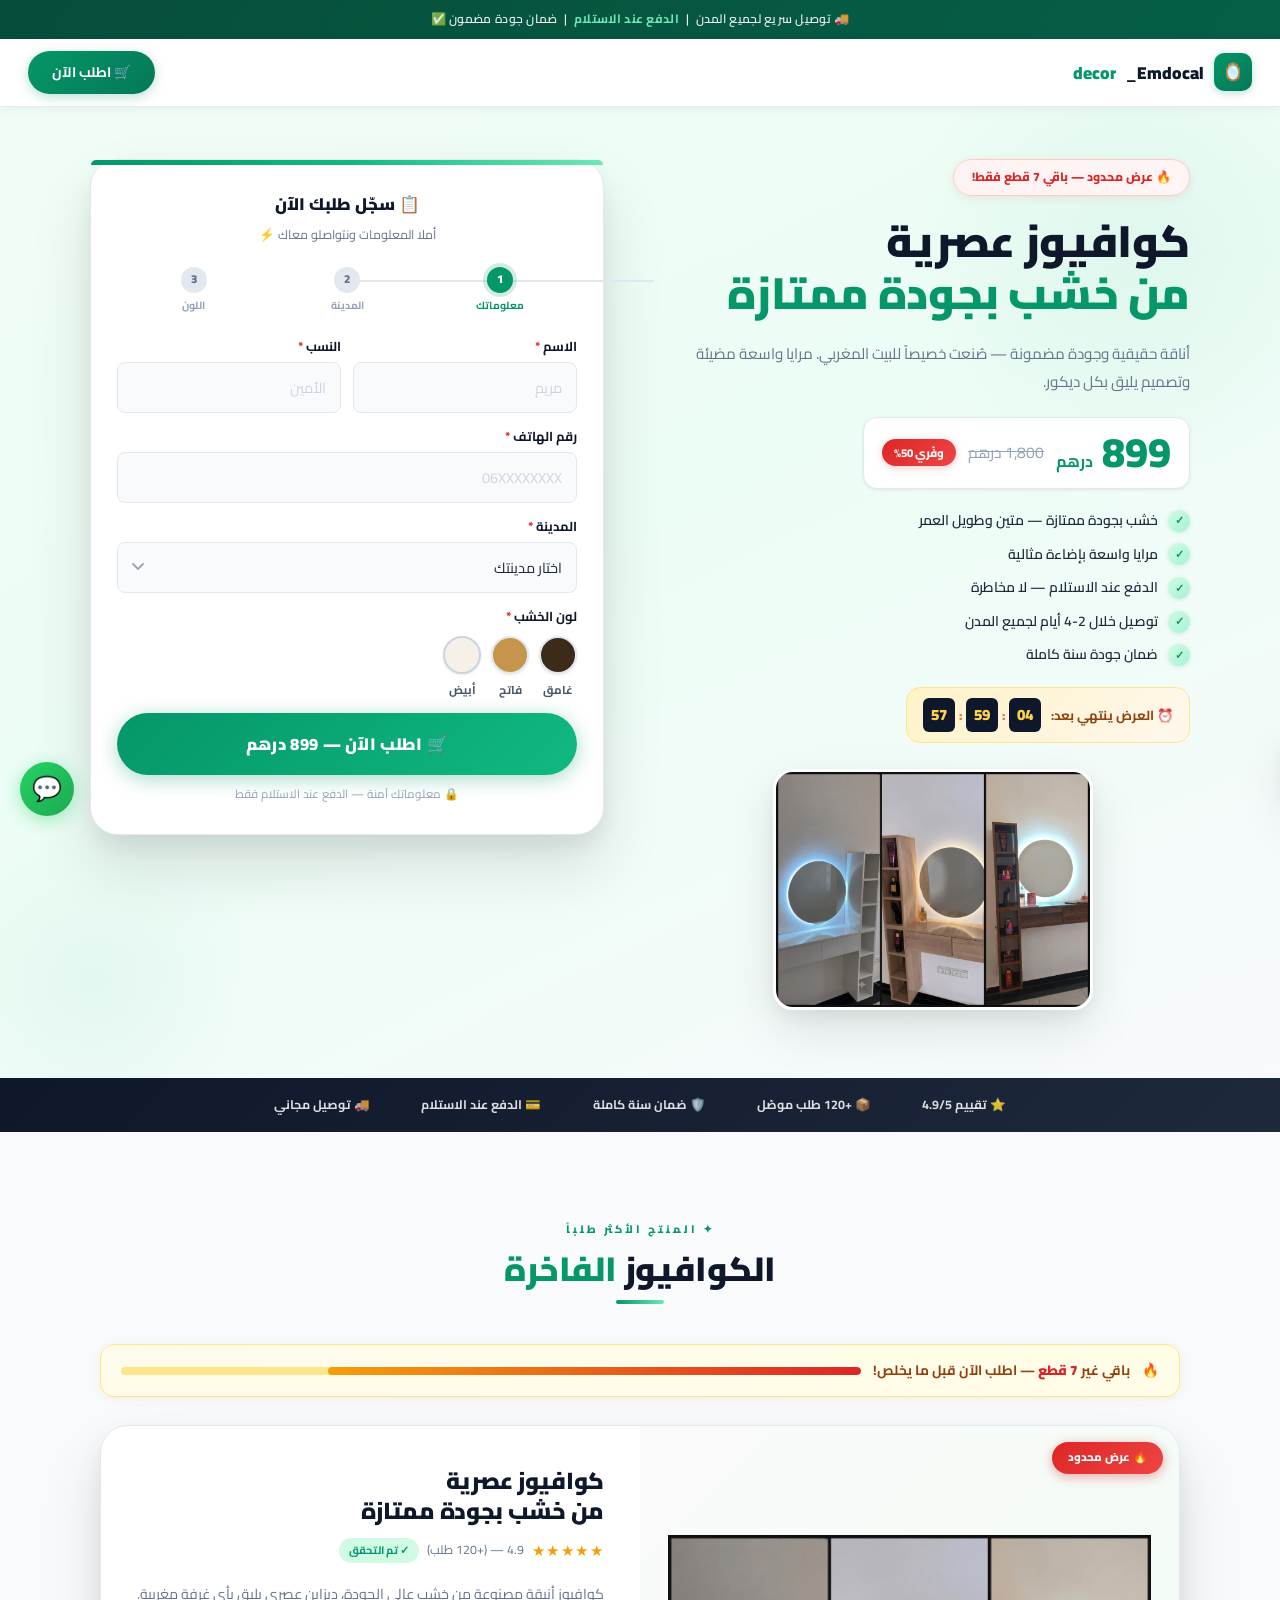
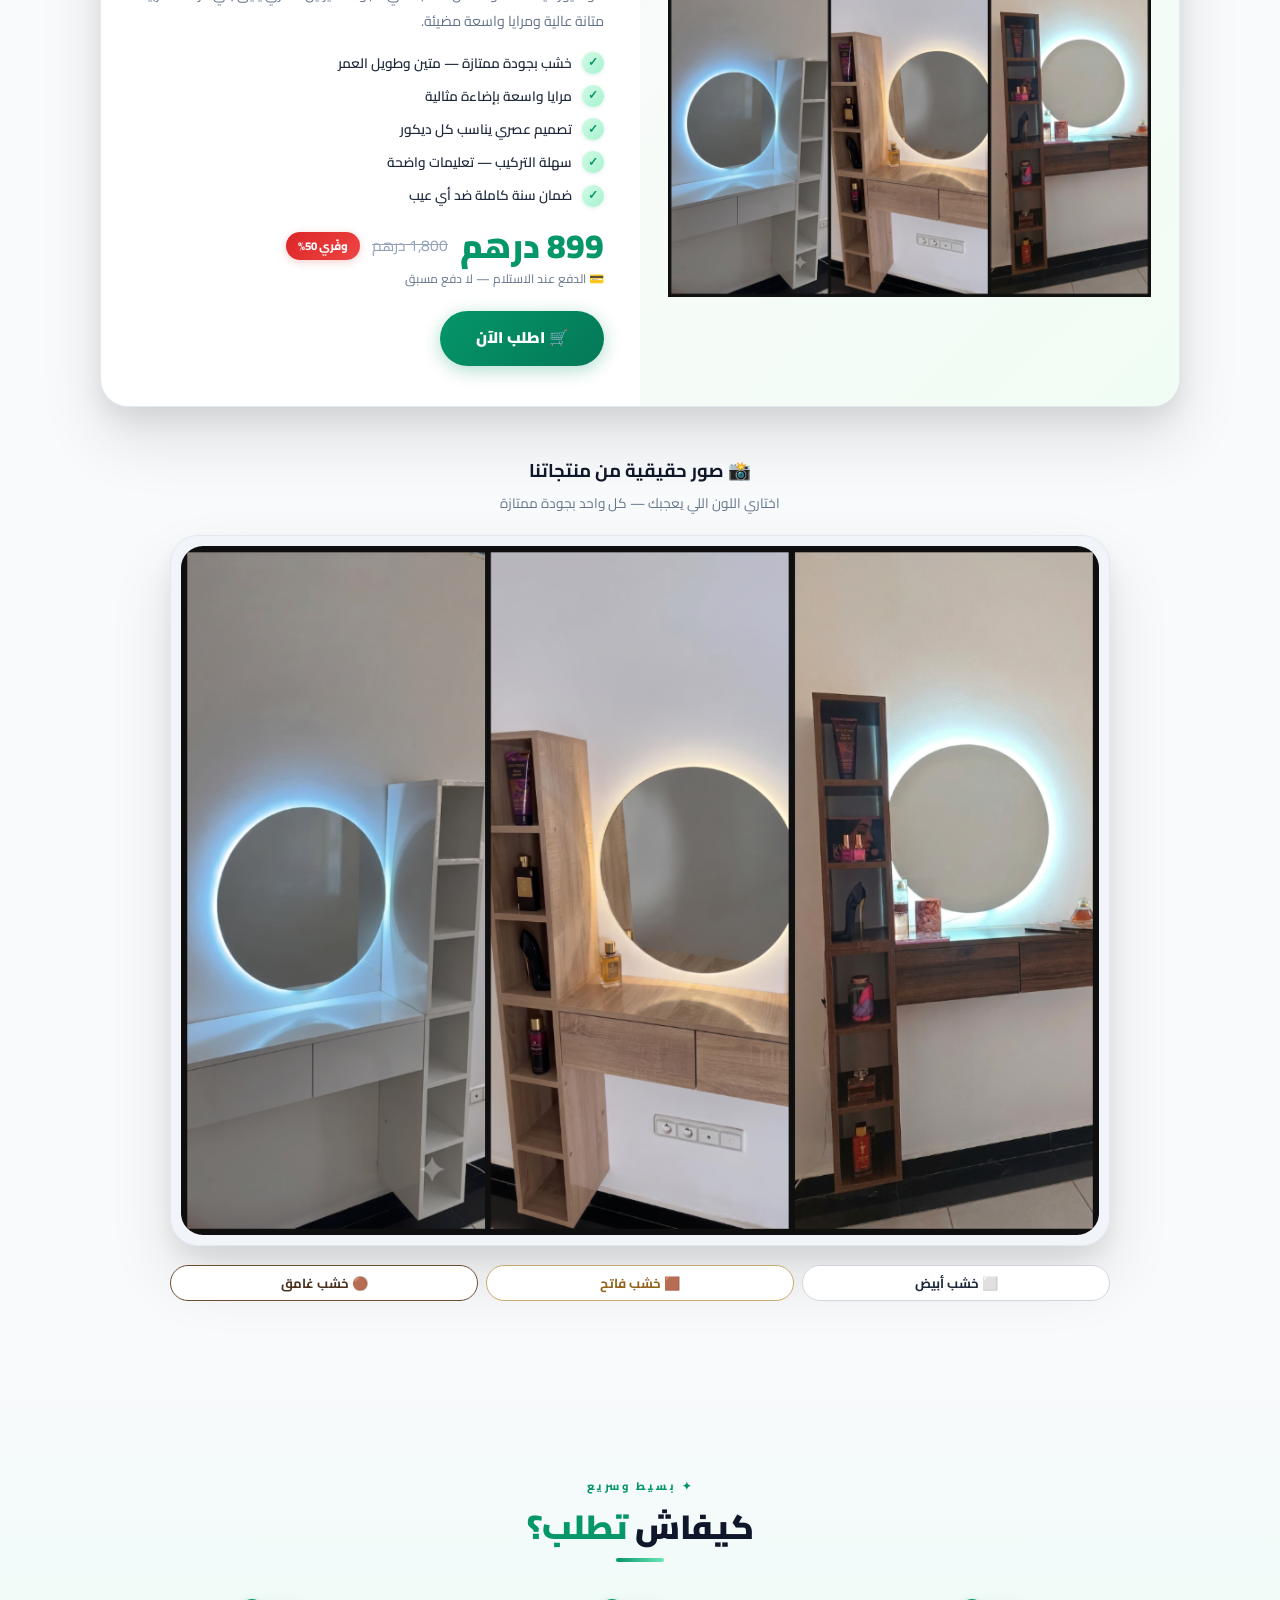
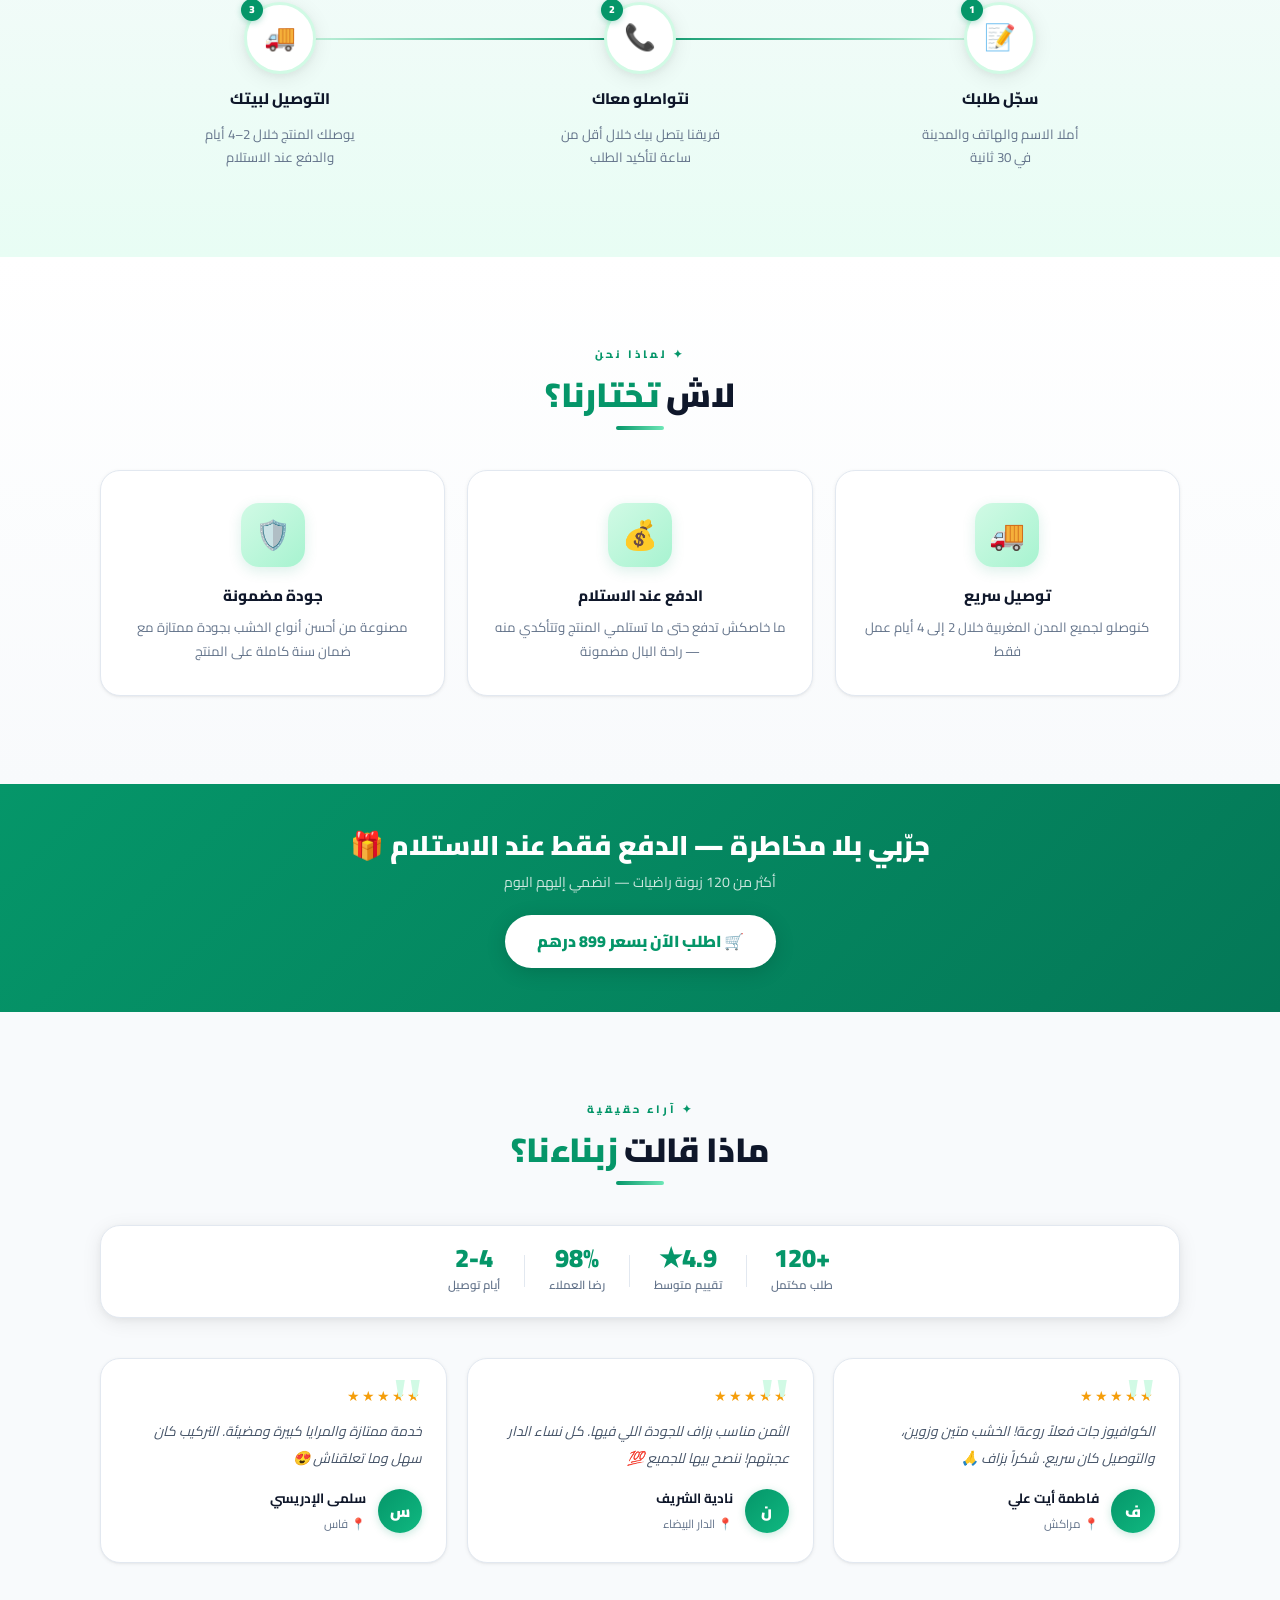
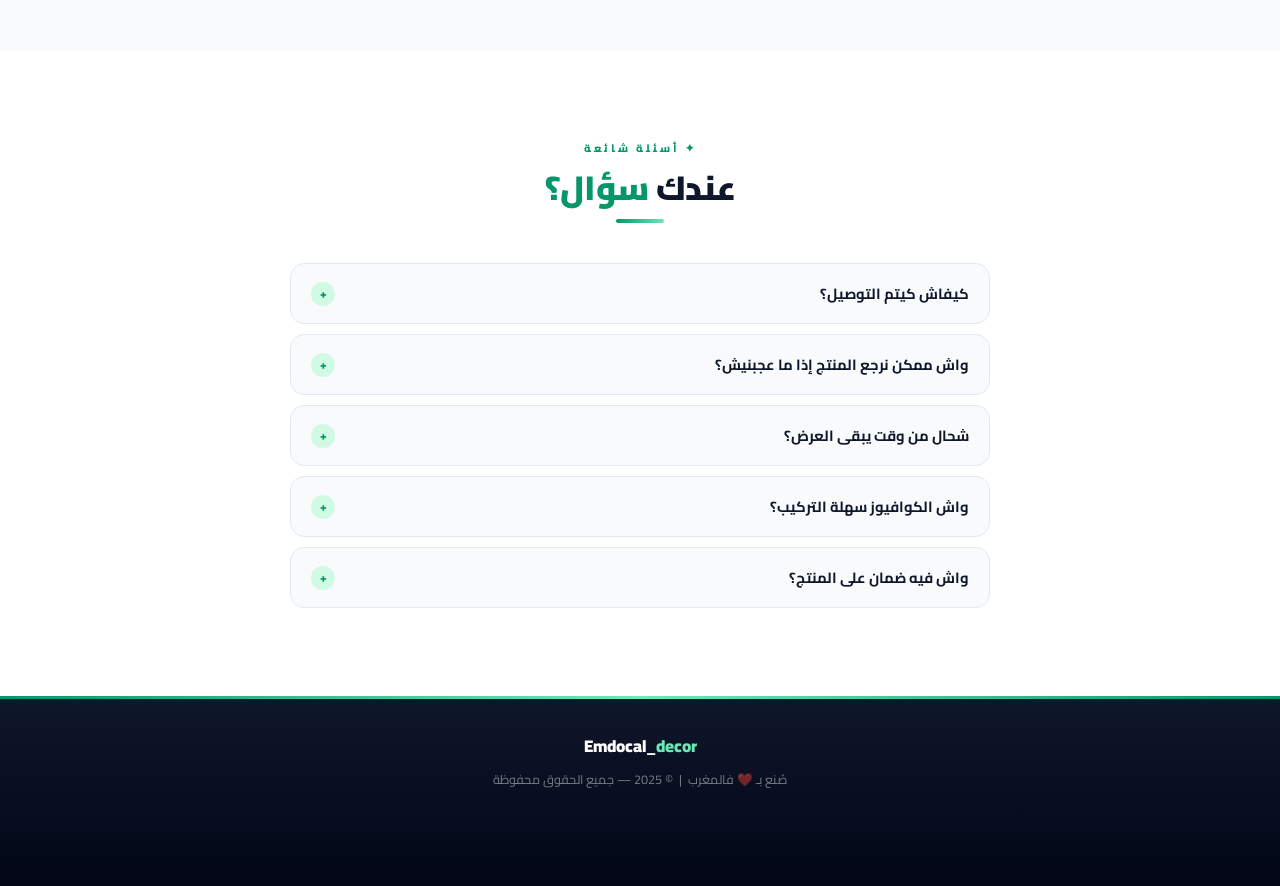
==== commit 5dcfaae5: "Update v3.2" ====
--- a/index.html
+++ b/index.html
@@ -85,7 +85,7 @@
         </div>
 
         <div class="hero-img-wrap">
-          <img class="hero-img" src="image coiffuse/Gemini_Generated_Image_cwmpuzcwmpuzcwmp.png"
+          <img class="hero-img" src="image coiffuse/photo-collage.png (2).png"
             alt="كوافيوز عصرية من خشب بجودة ممتازة مع مرايا مضيئة" loading="eager" width="320" />
         </div>
 
@@ -234,7 +234,7 @@
 
       <div class="product-card">
         <div class="product-img-wrap">
-          <img class="product-photo" src="image coiffuse/Gemini_Generated_Image_cwmpuzcwmpuzcwmp.png"
+          <img class="product-photo" src="image coiffuse/photo-collage.png (2).png"
             alt="كوافيوز عصرية من خشب بجودة ممتازة مع مرايا مضيئة" loading="lazy" width="460" />
           <div class="product-badge">🔥 عرض محدود</div>
         </div>
